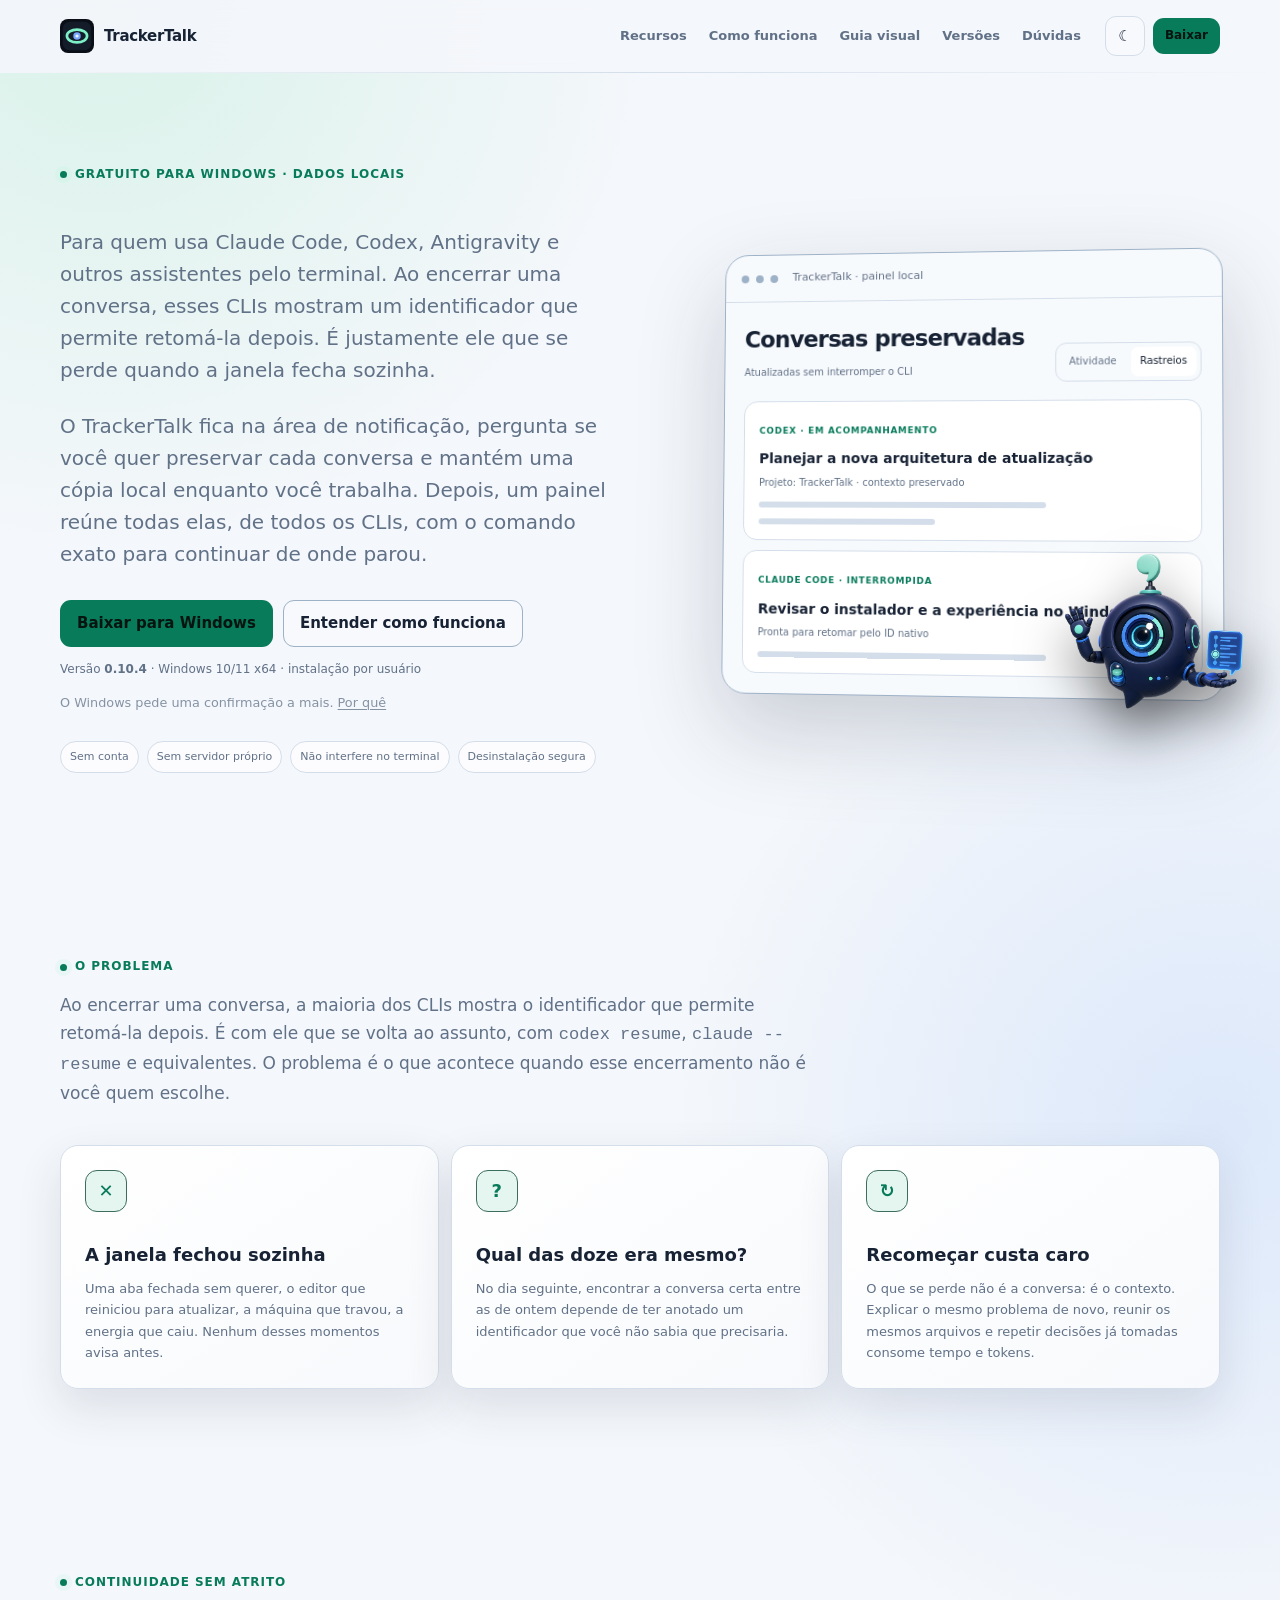
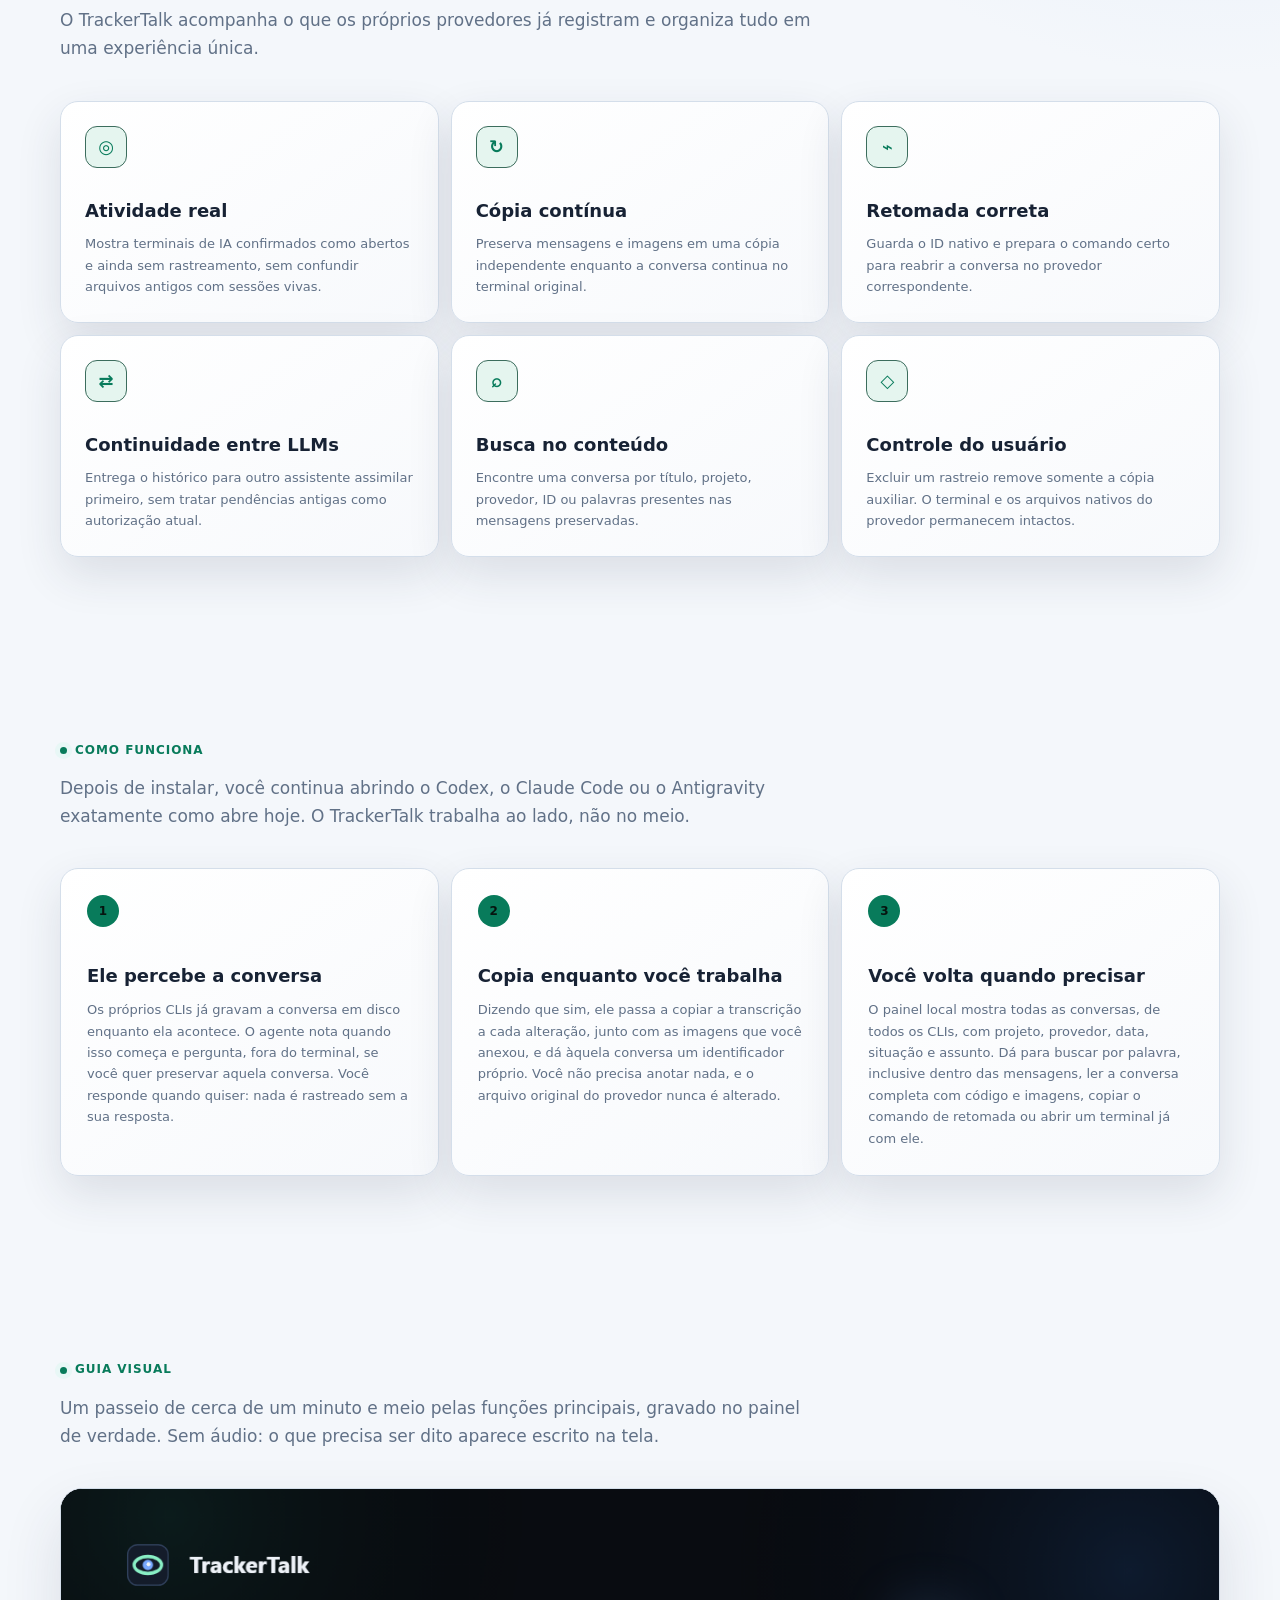
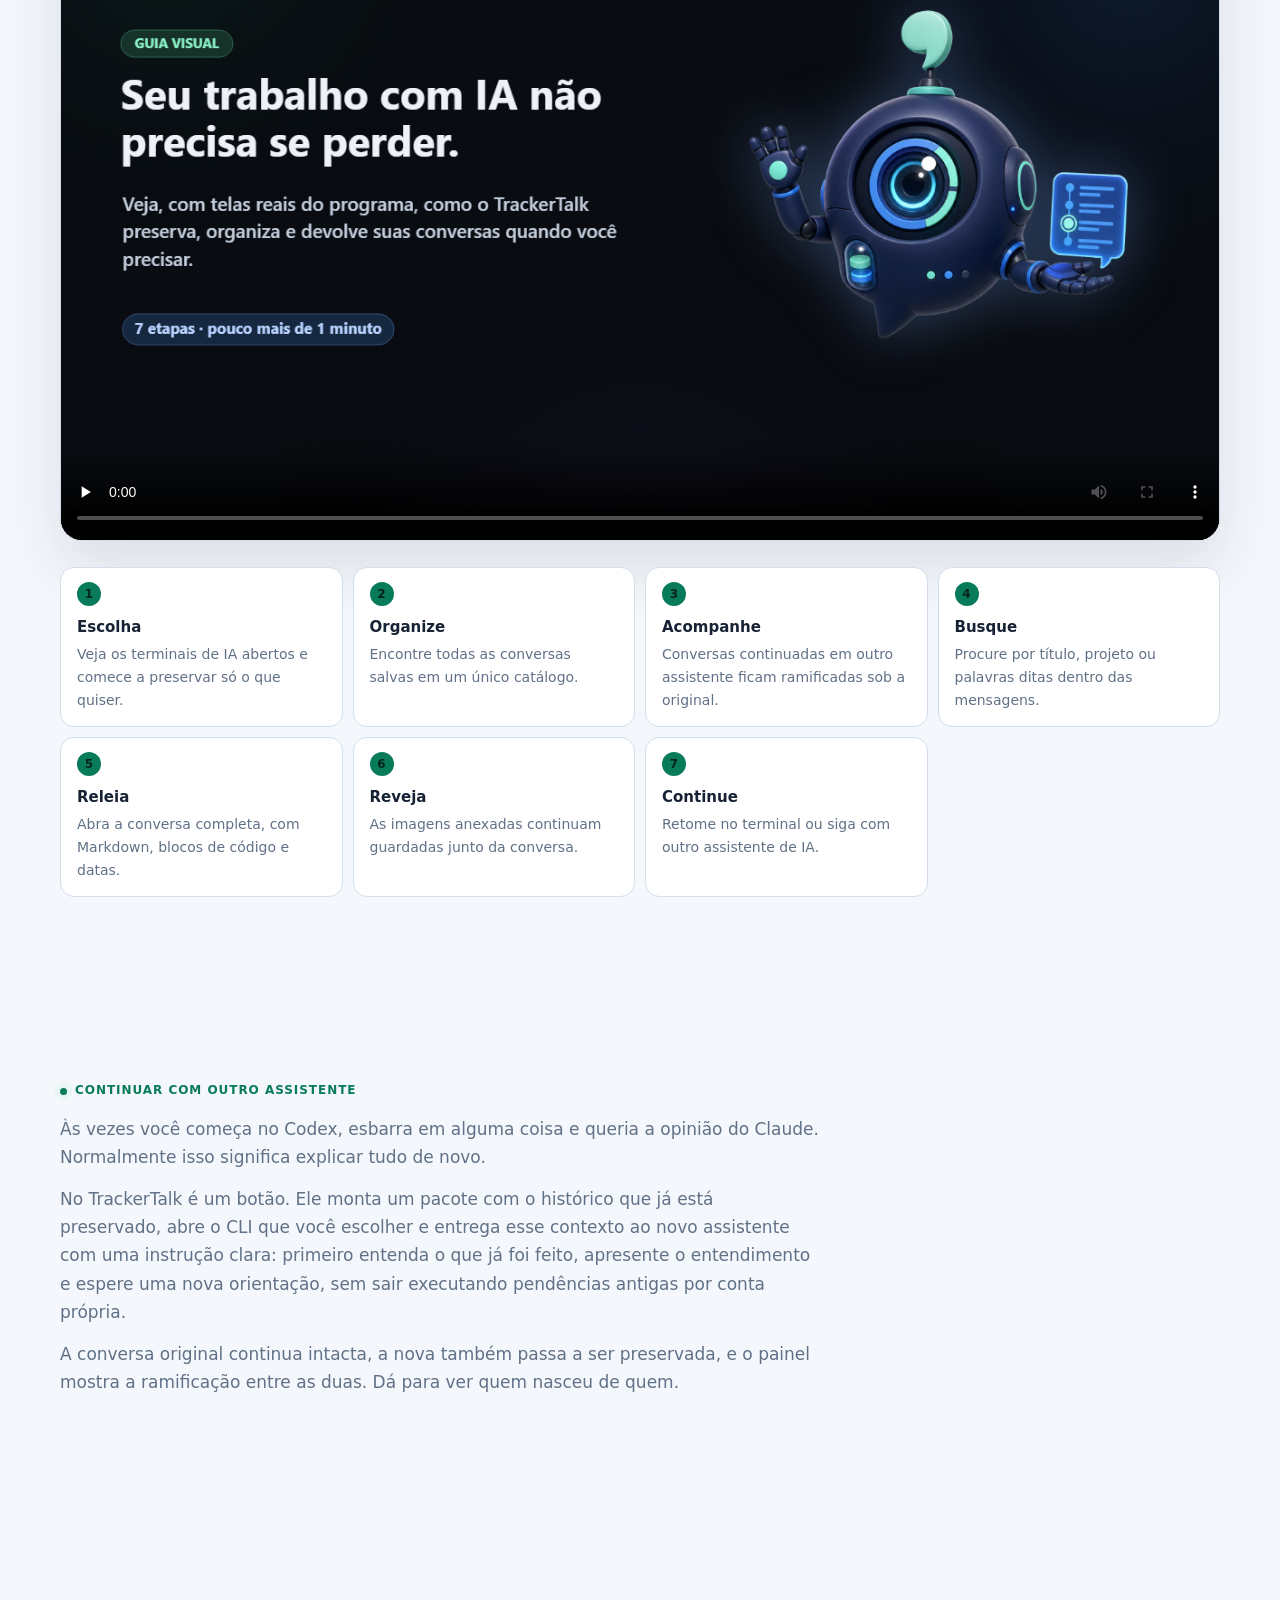
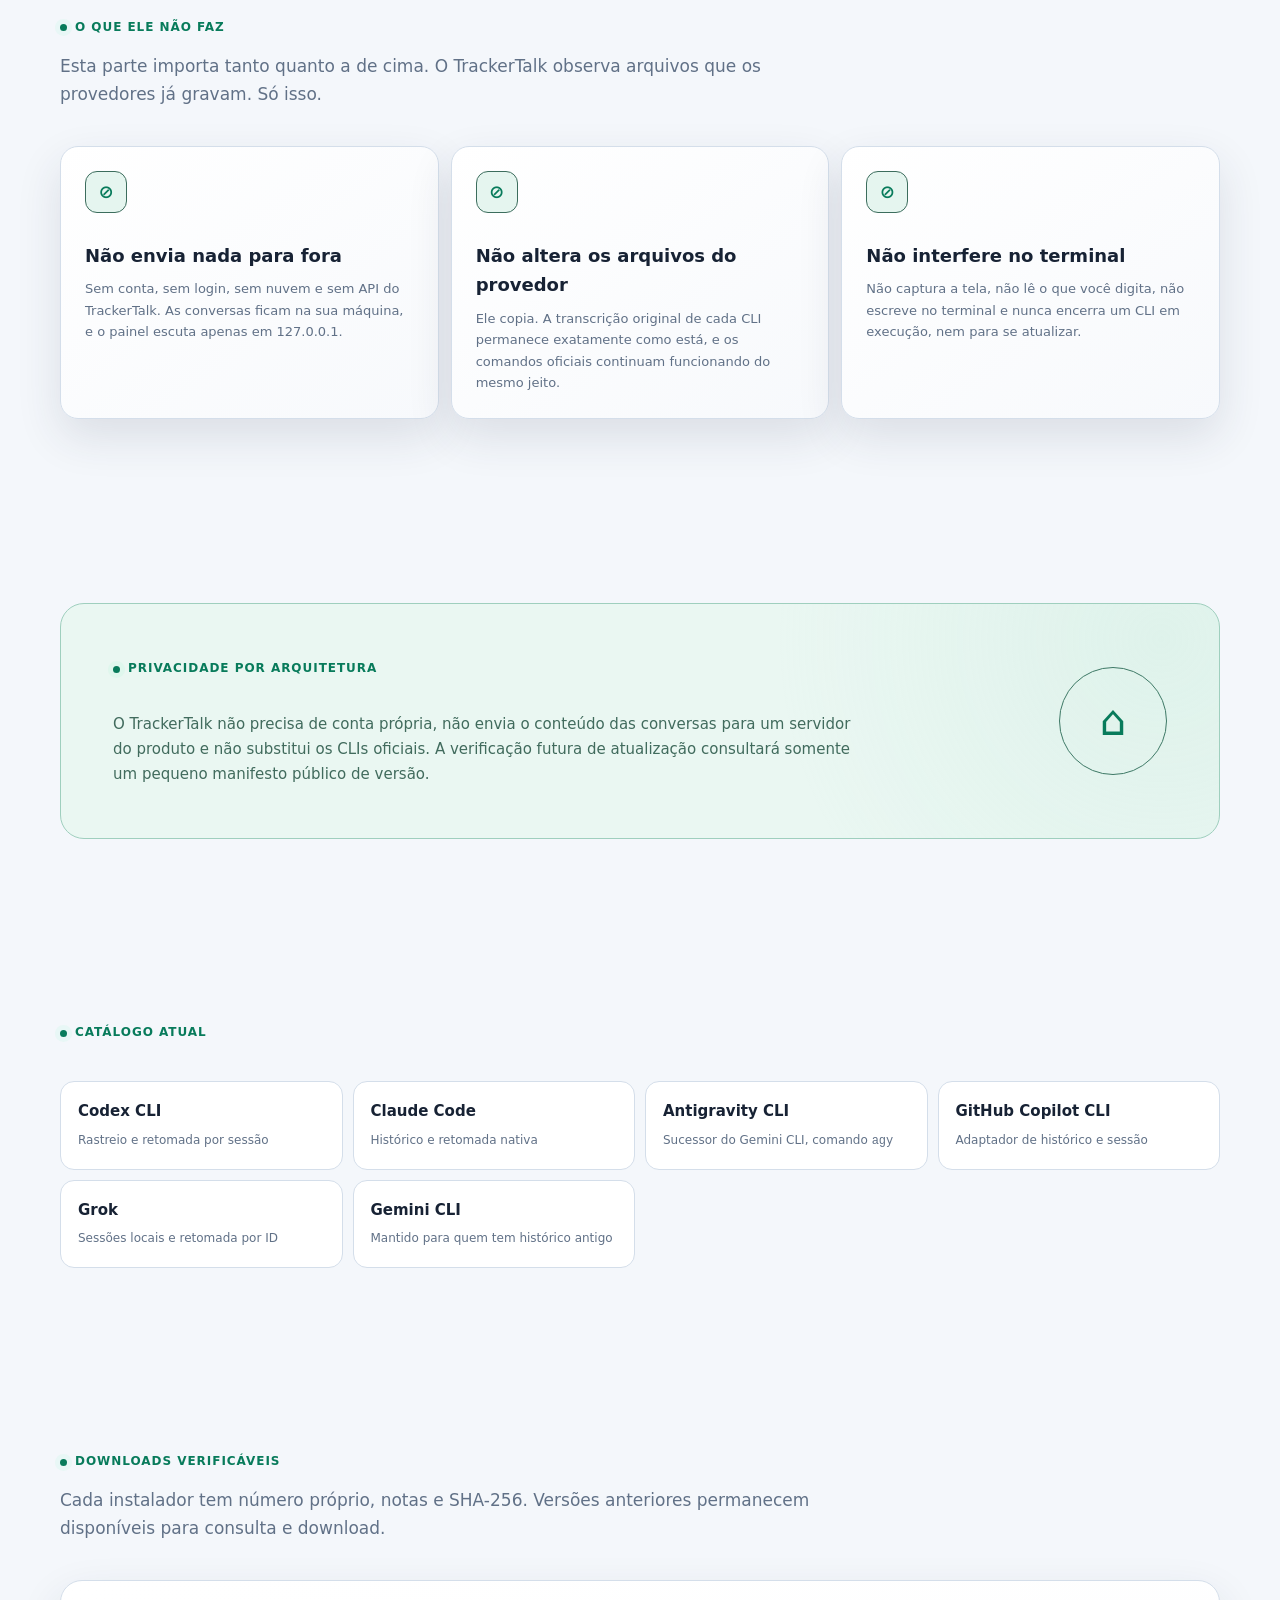
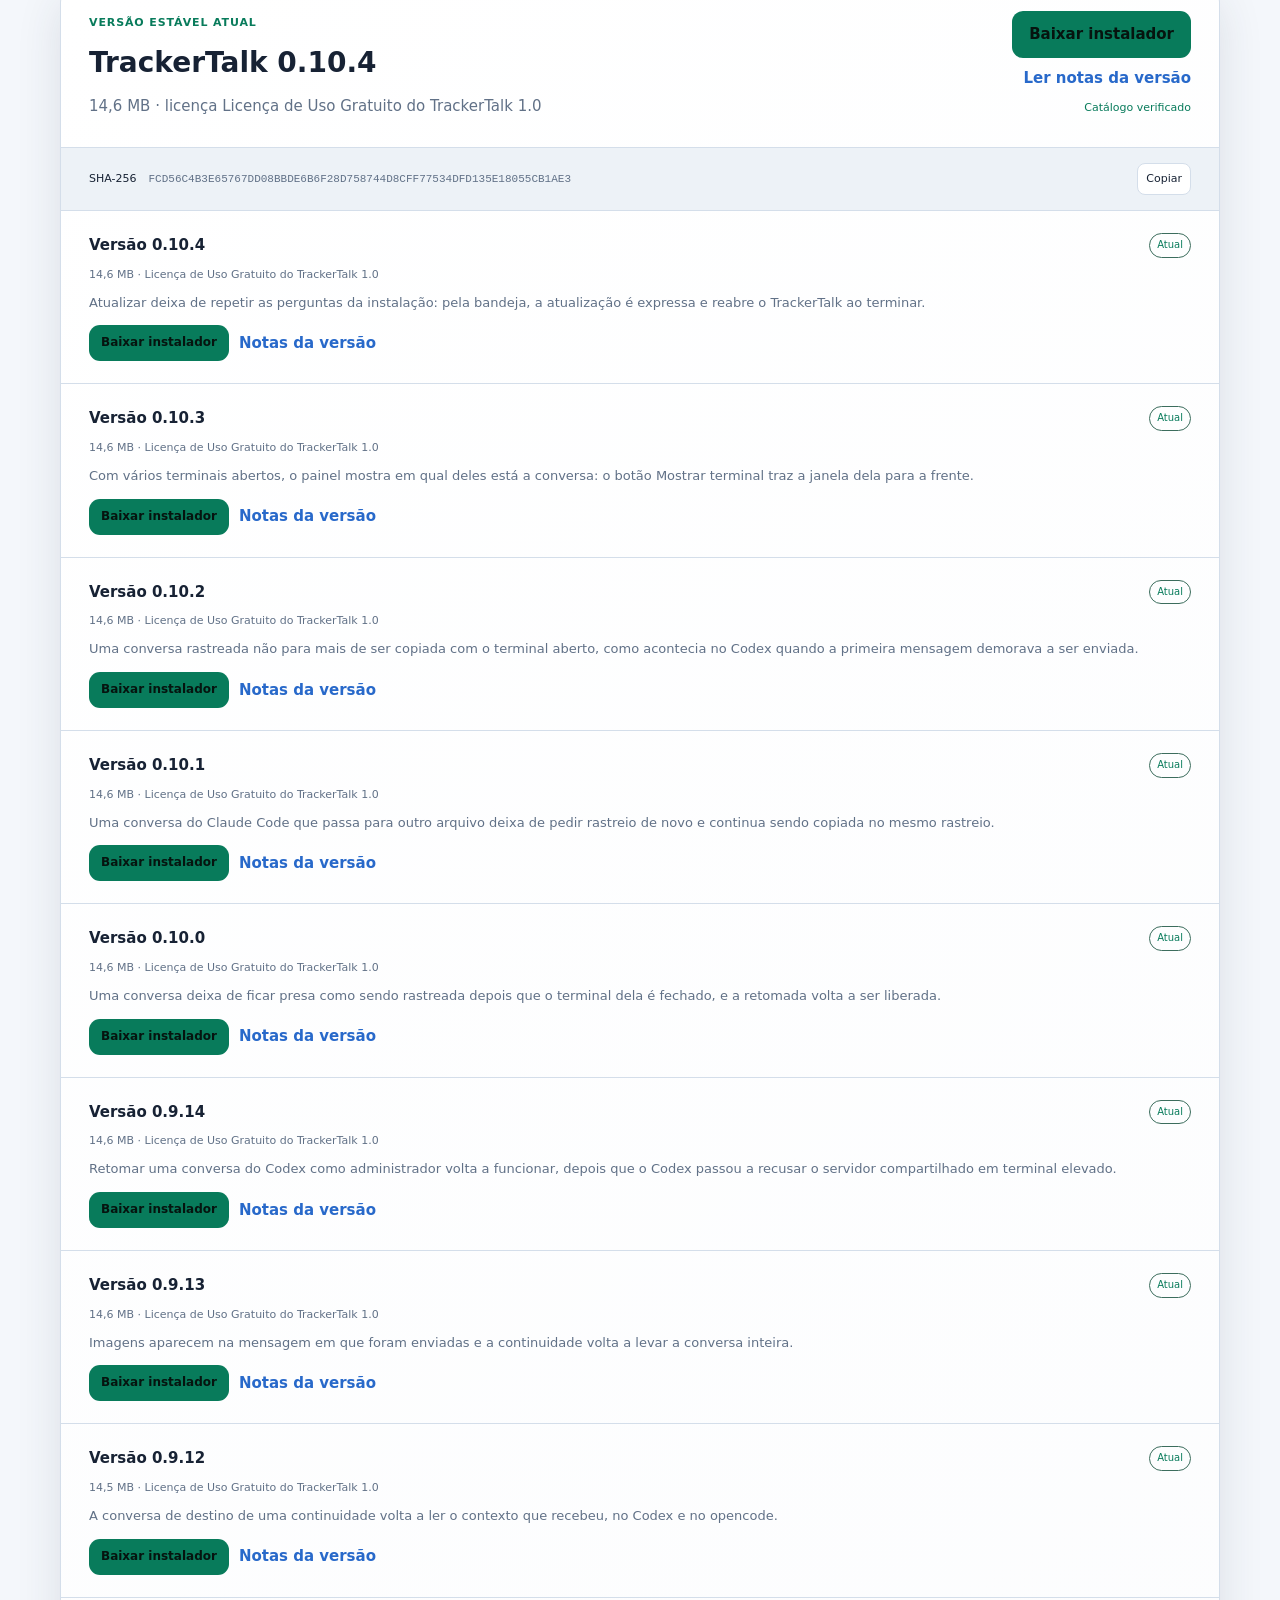
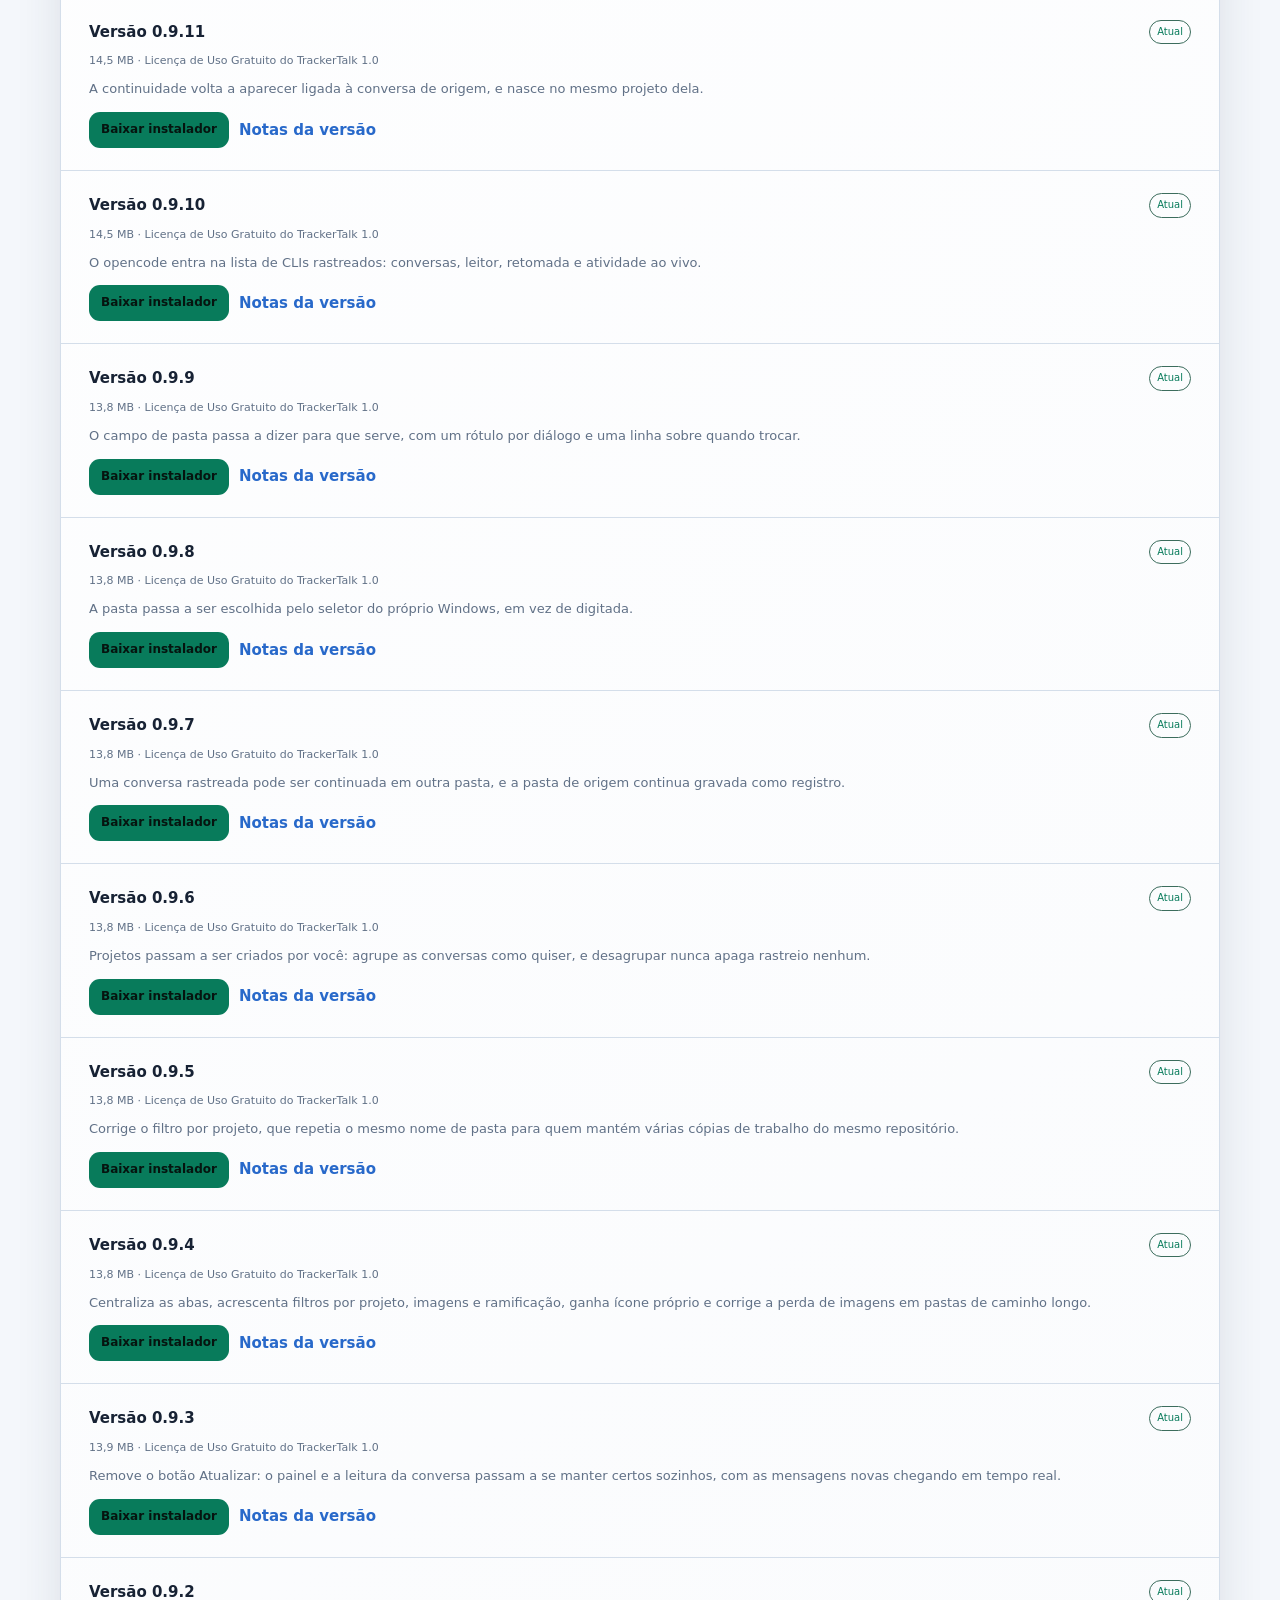
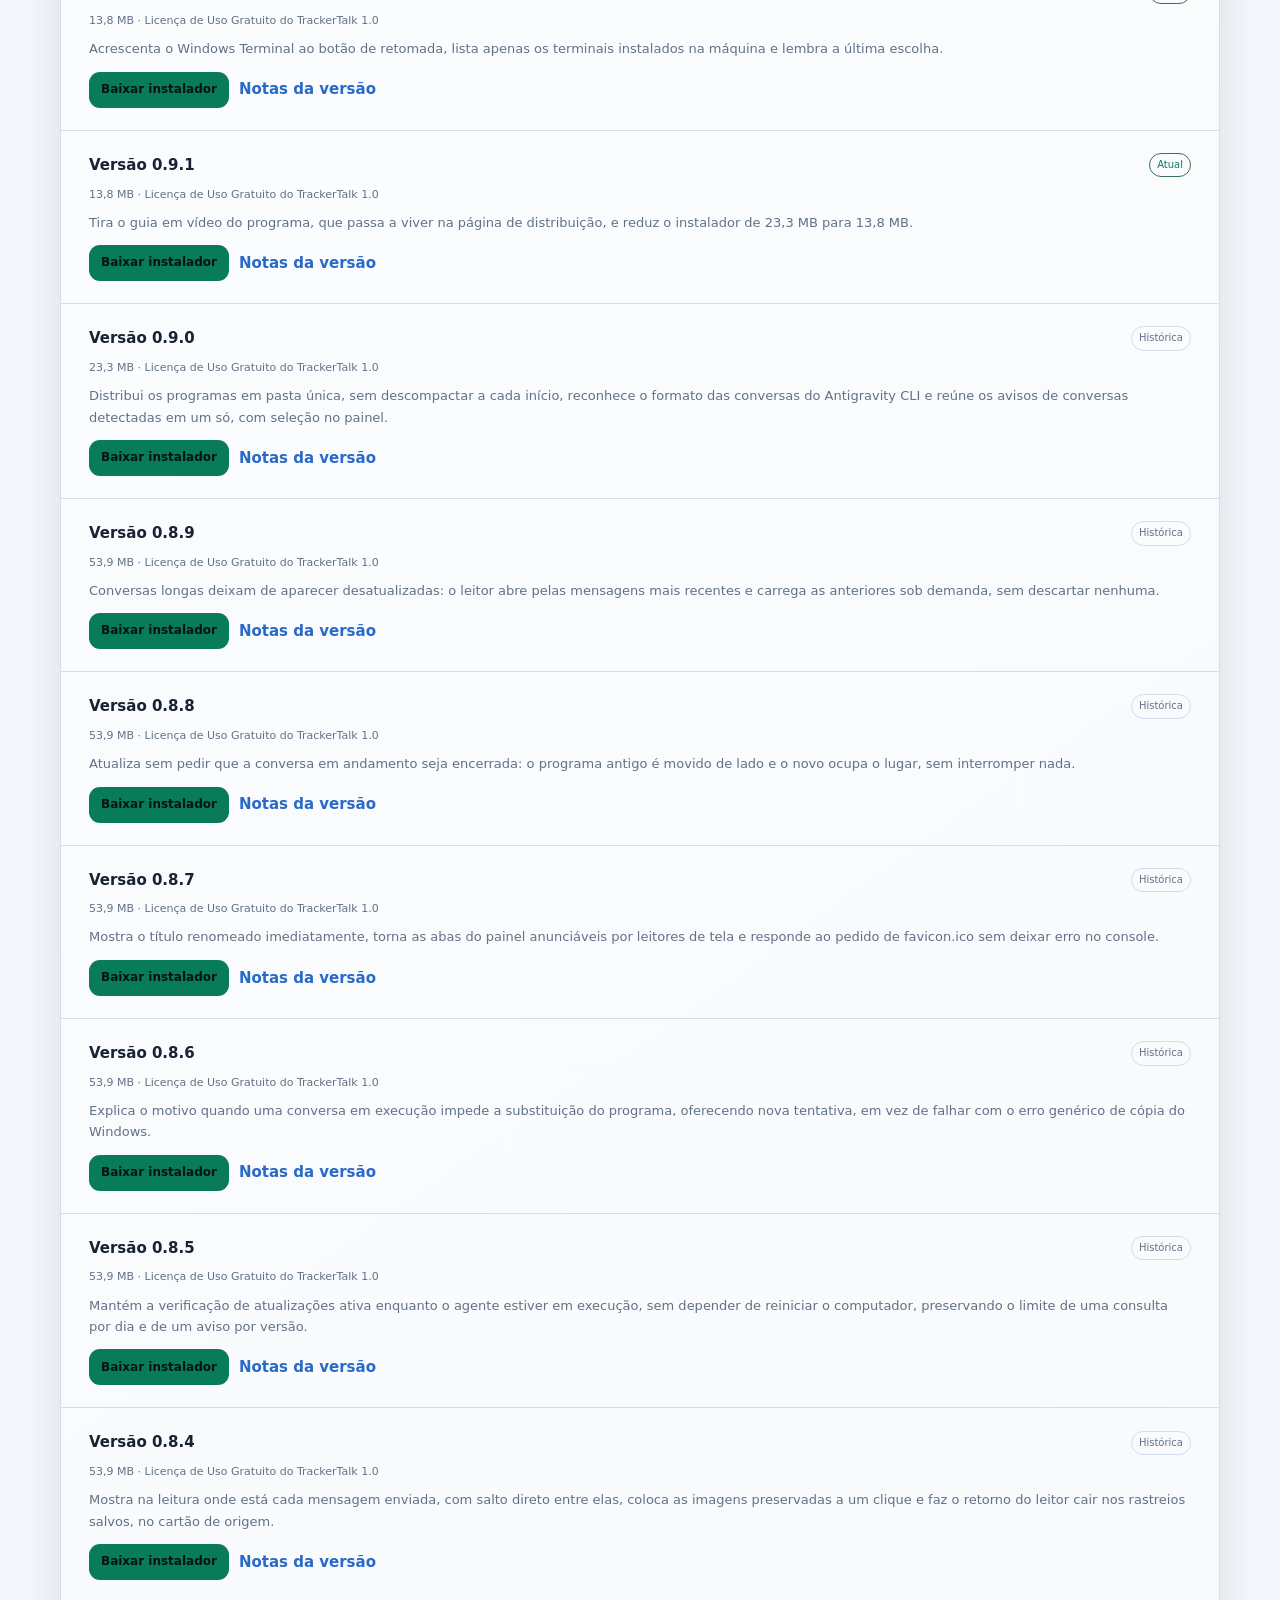
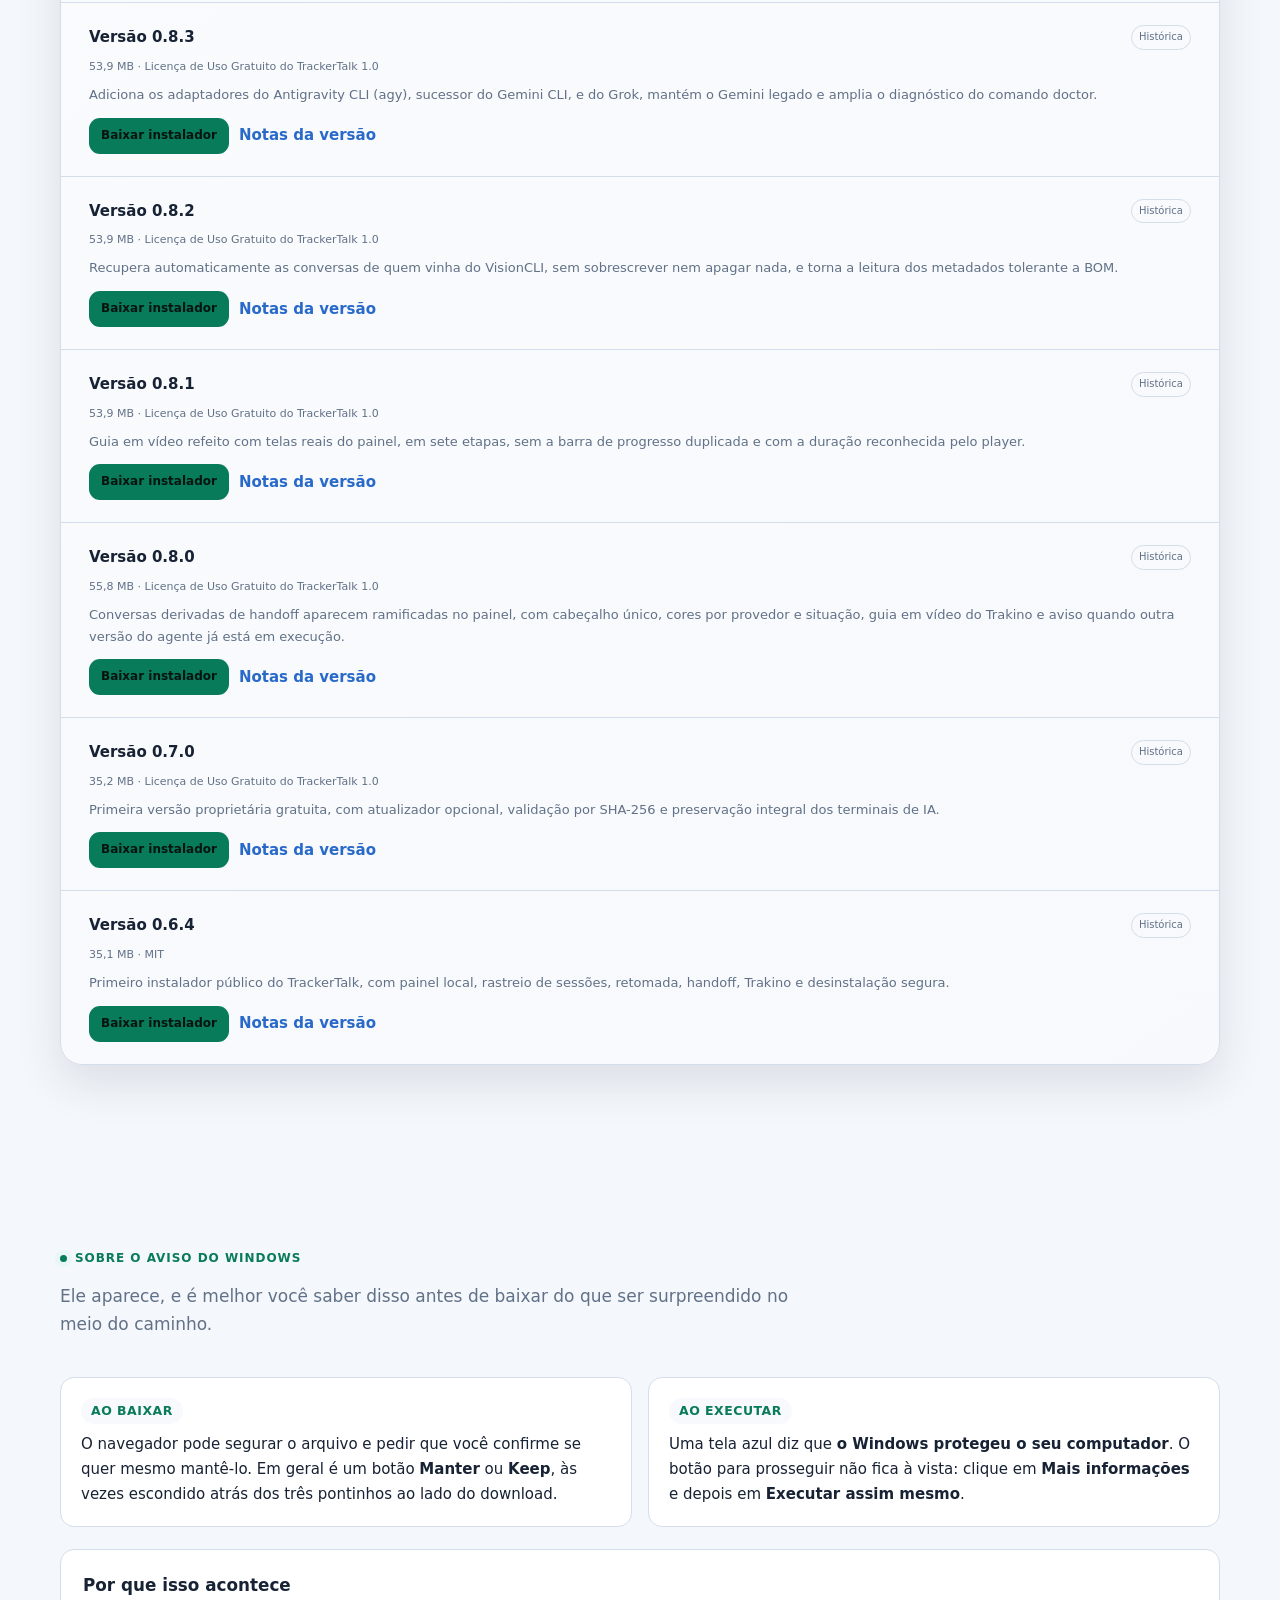
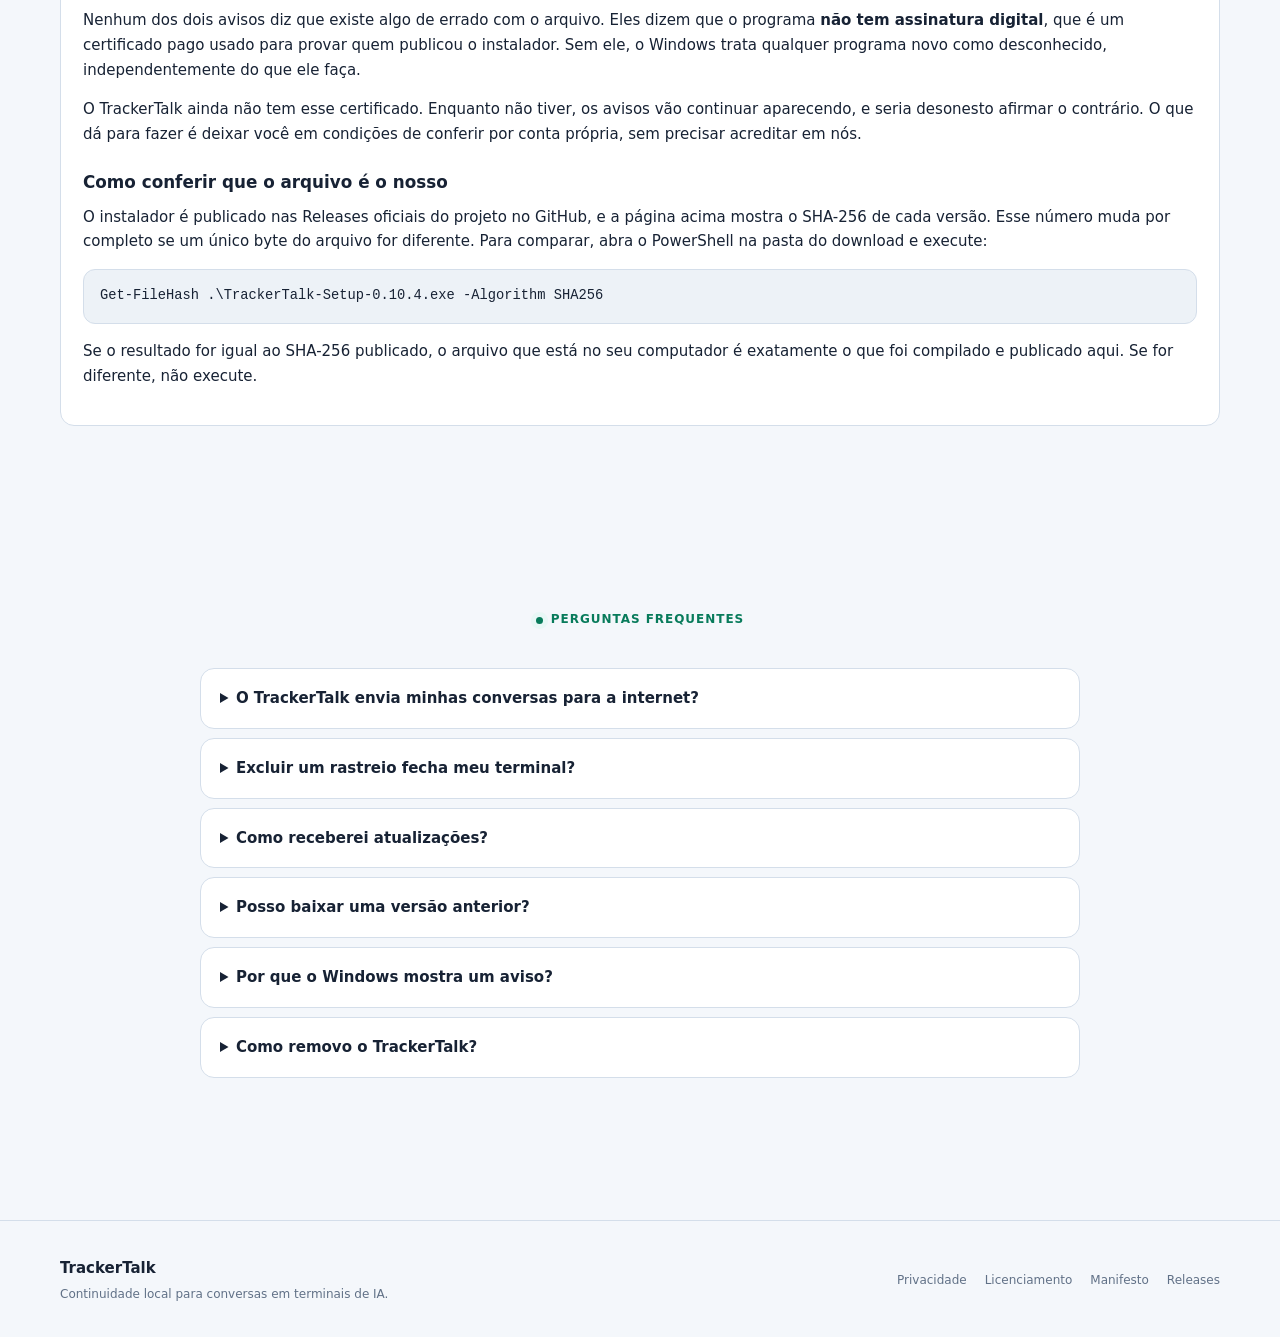
==== index.html @ 3bbac627 "Publica a 0.10.4 Atualizar deixa de repetir as perguntas da instalacao. Pela bandeja, a atualizacao " ====
<!doctype html>
<html lang="pt-BR" data-theme="dark">
<head>
  <meta charset="utf-8">
  <meta name="viewport" content="width=device-width, initial-scale=1">
  <meta name="description" content="TrackerTalk preserva e organiza conversas iniciadas em CLIs de IA para você retomar o trabalho mesmo depois de fechar o terminal ou perder energia.">
  <meta name="theme-color" content="#080c12">
  <meta name="referrer" content="no-referrer">
  <meta http-equiv="Content-Security-Policy" content="default-src 'self'; img-src 'self' data:; style-src 'self'; script-src 'self'; connect-src 'self'; base-uri 'self'; form-action 'self'">
  <meta property="og:title" content="TrackerTalk · continuidade para conversas em terminais de IA">
  <meta property="og:description" content="Preserve o contexto de Codex, Claude Code, Gemini CLI e GitHub Copilot CLI sem interferir no terminal.">
  <meta property="og:type" content="website">
  <meta property="og:url" content="https://pablolino.github.io/TrackerTalk-Distribuicao/">
  <meta property="og:image" content="https://pablolino.github.io/TrackerTalk-Distribuicao/assets/trakino.png">
  <title>TrackerTalk · seu contexto continua</title>
  <link rel="canonical" href="https://pablolino.github.io/TrackerTalk-Distribuicao/">
  <link rel="icon" type="image/svg+xml" href="./assets/favicon.svg">
  <link rel="stylesheet" href="./assets/styles.css">
  <script src="./assets/app.js" defer></script>
</head>
<body>
  <a class="skip-link" href="#conteudo">Ir para o conteúdo</a>

  <header class="site-header">
    <div class="nav-wrap">
      <a class="brand" href="./" aria-label="TrackerTalk · página inicial">
        <img src="./assets/favicon.svg" alt="" width="34" height="34">
        <span>TrackerTalk</span>
      </a>
      <nav id="mainNav" class="main-nav" aria-label="Navegação principal">
        <a href="#recursos">Recursos</a>
        <a href="#como-funciona">Como funciona</a>
        <a href="#video">Guia visual</a>
        <a href="#versoes">Versões</a>
        <a href="#faq">Dúvidas</a>
      </nav>
      <div class="nav-actions">
        <button id="themeToggle" class="icon-button" type="button" aria-label="Usar tema claro" title="Usar tema claro">☀</button>
        <button id="menuToggle" class="menu-toggle" type="button" aria-controls="mainNav" aria-expanded="false" aria-label="Abrir navegação">☰</button>
        <a class="button small nav-download" data-download href="https://github.com/PabloLino/TrackerTalk-Distribuicao/releases/latest">Baixar</a>
      </div>
    </div>
  </header>

  <main id="conteudo">
    <section class="container hero">
      <div class="hero-copy">
        <h1 class="eyebrow">Gratuito para Windows · dados locais</h1>
        <p>Para quem usa Claude Code, Codex, Antigravity e outros assistentes pelo terminal. Ao encerrar uma conversa, esses CLIs mostram um identificador que permite retomá-la depois. É justamente ele que se perde quando a janela fecha sozinha.</p>
        <p>O TrackerTalk fica na área de notificação, pergunta se você quer preservar cada conversa e mantém uma cópia local enquanto você trabalha. Depois, um painel reúne todas elas, de todos os CLIs, com o comando exato para continuar de onde parou.</p>
        <div class="hero-actions">
          <a class="button" data-download href="https://github.com/PabloLino/TrackerTalk-Distribuicao/releases/latest">Baixar para Windows</a>
          <a class="button secondary" href="#como-funciona">Entender como funciona</a>
        </div>
        <p class="download-meta">Versão <strong data-version>0.10.4</strong> · Windows 10/11 x64 · instalação por usuário</p>
        <p class="download-note">O Windows pede uma confirmação a mais. <a href="#aviso">Por quê</a></p>
        <ul class="trust-list" aria-label="Características">
          <li>Sem conta</li>
          <li>Sem servidor próprio</li>
          <li>Não interfere no terminal</li>
          <li>Desinstalação segura</li>
        </ul>
      </div>

      <div class="hero-visual" aria-label="Representação do painel TrackerTalk">
        <div class="app-window">
          <div class="window-bar">
            <span class="window-dot"></span>
            <span class="window-dot"></span>
            <span class="window-dot"></span>
            <span class="window-title">TrackerTalk · painel local</span>
          </div>
          <div class="window-body">
            <div class="window-top">
              <div>
                <strong>Conversas preservadas</strong>
                <span>Atualizadas sem interromper o CLI</span>
              </div>
              <div class="window-tabs">
                <span>Atividade</span>
                <span class="active">Rastreios</span>
              </div>
            </div>
            <article class="session-card">
              <span class="session-provider">Codex · em acompanhamento</span>
              <h3>Planejar a nova arquitetura de atualização</h3>
              <p>Projeto: TrackerTalk · contexto preservado</p>
              <div class="session-line"></div>
              <div class="session-line short"></div>
            </article>
            <article class="session-card">
              <span class="session-provider">Claude Code · interrompida</span>
              <h3>Revisar o instalador e a experiência no Windows</h3>
              <p>Pronta para retomar pelo ID nativo</p>
              <div class="session-line"></div>
            </article>
          </div>
        </div>
        <img class="trakino" src="./assets/trakino.png" alt="Trakino, mascote-guia do TrackerTalk" width="200" height="200">
      </div>
    </section>

    <section id="problema" class="container section">
      <div class="section-head">
        <h2 class="eyebrow">O problema</h2>
        <p>Ao encerrar uma conversa, a maioria dos CLIs mostra o identificador que permite retomá-la depois. É com ele que se volta ao assunto, com <code>codex resume</code>, <code>claude --resume</code> e equivalentes. O problema é o que acontece quando esse encerramento não é você quem escolhe.</p>
      </div>
      <div class="feature-grid">
        <article class="feature-card">
          <span class="feature-icon" aria-hidden="true">✕</span>
          <h3>A janela fechou sozinha</h3>
          <p>Uma aba fechada sem querer, o editor que reiniciou para atualizar, a máquina que travou, a energia que caiu. Nenhum desses momentos avisa antes.</p>
        </article>
        <article class="feature-card">
          <span class="feature-icon" aria-hidden="true">?</span>
          <h3>Qual das doze era mesmo?</h3>
          <p>No dia seguinte, encontrar a conversa certa entre as de ontem depende de ter anotado um identificador que você não sabia que precisaria.</p>
        </article>
        <article class="feature-card">
          <span class="feature-icon" aria-hidden="true">↻</span>
          <h3>Recomeçar custa caro</h3>
          <p>O que se perde não é a conversa: é o contexto. Explicar o mesmo problema de novo, reunir os mesmos arquivos e repetir decisões já tomadas consome tempo e tokens.</p>
        </article>
      </div>
    </section>

    <section id="recursos" class="container section">
      <div class="section-head">
        <h2 class="eyebrow">Continuidade sem atrito</h2>
        <p>O TrackerTalk acompanha o que os próprios provedores já registram e organiza tudo em uma experiência única.</p>
      </div>
      <div class="feature-grid">
        <article class="feature-card">
          <span class="feature-icon" aria-hidden="true">◎</span>
          <h3>Atividade real</h3>
          <p>Mostra terminais de IA confirmados como abertos e ainda sem rastreamento, sem confundir arquivos antigos com sessões vivas.</p>
        </article>
        <article class="feature-card">
          <span class="feature-icon" aria-hidden="true">↻</span>
          <h3>Cópia contínua</h3>
          <p>Preserva mensagens e imagens em uma cópia independente enquanto a conversa continua no terminal original.</p>
        </article>
        <article class="feature-card">
          <span class="feature-icon" aria-hidden="true">⌁</span>
          <h3>Retomada correta</h3>
          <p>Guarda o ID nativo e prepara o comando certo para reabrir a conversa no provedor correspondente.</p>
        </article>
        <article class="feature-card">
          <span class="feature-icon" aria-hidden="true">⇄</span>
          <h3>Continuidade entre LLMs</h3>
          <p>Entrega o histórico para outro assistente assimilar primeiro, sem tratar pendências antigas como autorização atual.</p>
        </article>
        <article class="feature-card">
          <span class="feature-icon" aria-hidden="true">⌕</span>
          <h3>Busca no conteúdo</h3>
          <p>Encontre uma conversa por título, projeto, provedor, ID ou palavras presentes nas mensagens preservadas.</p>
        </article>
        <article class="feature-card">
          <span class="feature-icon" aria-hidden="true">◇</span>
          <h3>Controle do usuário</h3>
          <p>Excluir um rastreio remove somente a cópia auxiliar. O terminal e os arquivos nativos do provedor permanecem intactos.</p>
        </article>
      </div>
    </section>

    <section id="como-funciona" class="container section">
      <div class="section-head">
        <h2 class="eyebrow">Como funciona</h2>
        <p>Depois de instalar, você continua abrindo o Codex, o Claude Code ou o Antigravity exatamente como abre hoje. O TrackerTalk trabalha ao lado, não no meio.</p>
      </div>
      <div class="steps">
        <article class="step">
          <h3>Ele percebe a conversa</h3>
          <p>Os próprios CLIs já gravam a conversa em disco enquanto ela acontece. O agente nota quando isso começa e pergunta, fora do terminal, se você quer preservar aquela conversa. Você responde quando quiser: nada é rastreado sem a sua resposta.</p>
        </article>
        <article class="step">
          <h3>Copia enquanto você trabalha</h3>
          <p>Dizendo que sim, ele passa a copiar a transcrição a cada alteração, junto com as imagens que você anexou, e dá àquela conversa um identificador próprio. Você não precisa anotar nada, e o arquivo original do provedor nunca é alterado.</p>
        </article>
        <article class="step">
          <h3>Você volta quando precisar</h3>
          <p>O painel local mostra todas as conversas, de todos os CLIs, com projeto, provedor, data, situação e assunto. Dá para buscar por palavra, inclusive dentro das mensagens, ler a conversa completa com código e imagens, copiar o comando de retomada ou abrir um terminal já com ele.</p>
        </article>
      </div>
    </section>

    <section id="video" class="container section">
      <div class="section-head">
        <h2 class="eyebrow">Guia visual</h2>
        <p>Um passeio de cerca de um minuto e meio pelas funções principais, gravado no painel de verdade. Sem áudio: o que precisa ser dito aparece escrito na tela.</p>
      </div>
      <div class="video-frame">
        <video class="tutorial-video" controls preload="none" playsinline
          poster="./assets/trakino-como-funciona-poster.png"
          aria-describedby="videoEtapas">
          <source src="./assets/trakino-como-funciona.webm" type="video/webm">
          Seu navegador não conseguiu reproduzir o guia visual.
        </video>
      </div>
      <ol id="videoEtapas" class="video-steps">
        <li><strong>Escolha</strong> Veja os terminais de IA abertos e comece a preservar só o que quiser.</li>
        <li><strong>Organize</strong> Encontre todas as conversas salvas em um único catálogo.</li>
        <li><strong>Acompanhe</strong> Conversas continuadas em outro assistente ficam ramificadas sob a original.</li>
        <li><strong>Busque</strong> Procure por título, projeto ou palavras ditas dentro das mensagens.</li>
        <li><strong>Releia</strong> Abra a conversa completa, com Markdown, blocos de código e datas.</li>
        <li><strong>Reveja</strong> As imagens anexadas continuam guardadas junto da conversa.</li>
        <li><strong>Continue</strong> Retome no terminal ou siga com outro assistente de IA.</li>
      </ol>
    </section>

    <section id="continuar" class="container section">
      <div class="section-head">
        <h2 class="eyebrow">Continuar com outro assistente</h2>
        <p>Às vezes você começa no Codex, esbarra em alguma coisa e queria a opinião do Claude. Normalmente isso significa explicar tudo de novo.</p>
        <p>No TrackerTalk é um botão. Ele monta um pacote com o histórico que já está preservado, abre o CLI que você escolher e entrega esse contexto ao novo assistente com uma instrução clara: primeiro entenda o que já foi feito, apresente o entendimento e espere uma nova orientação, sem sair executando pendências antigas por conta própria.</p>
        <p>A conversa original continua intacta, a nova também passa a ser preservada, e o painel mostra a ramificação entre as duas. Dá para ver quem nasceu de quem.</p>
      </div>
    </section>

    <section id="limites" class="container section">
      <div class="section-head">
        <h2 class="eyebrow">O que ele não faz</h2>
        <p>Esta parte importa tanto quanto a de cima. O TrackerTalk observa arquivos que os provedores já gravam. Só isso.</p>
      </div>
      <div class="feature-grid">
        <article class="feature-card">
          <span class="feature-icon" aria-hidden="true">⊘</span>
          <h3>Não envia nada para fora</h3>
          <p>Sem conta, sem login, sem nuvem e sem API do TrackerTalk. As conversas ficam na sua máquina, e o painel escuta apenas em 127.0.0.1.</p>
        </article>
        <article class="feature-card">
          <span class="feature-icon" aria-hidden="true">⊘</span>
          <h3>Não altera os arquivos do provedor</h3>
          <p>Ele copia. A transcrição original de cada CLI permanece exatamente como está, e os comandos oficiais continuam funcionando do mesmo jeito.</p>
        </article>
        <article class="feature-card">
          <span class="feature-icon" aria-hidden="true">⊘</span>
          <h3>Não interfere no terminal</h3>
          <p>Não captura a tela, não lê o que você digita, não escreve no terminal e nunca encerra um CLI em execução, nem para se atualizar.</p>
        </article>
      </div>
    </section>

    <section class="container section">
      <div class="privacy-band">
        <div>
          <h2 class="eyebrow">Privacidade por arquitetura</h2>
          <p>O TrackerTalk não precisa de conta própria, não envia o conteúdo das conversas para um servidor do produto e não substitui os CLIs oficiais. A verificação futura de atualização consultará somente um pequeno manifesto público de versão.</p>
        </div>
        <div class="privacy-mark" aria-hidden="true">⌂</div>
      </div>
    </section>

    <section class="container section">
      <div class="section-head">
        <h2 class="eyebrow">Catálogo atual</h2>
      </div>
      <div class="provider-list">
        <article class="provider"><strong>Codex CLI</strong><span>Rastreio e retomada por sessão</span></article>
        <article class="provider"><strong>Claude Code</strong><span>Histórico e retomada nativa</span></article>
        <article class="provider"><strong>Antigravity CLI</strong><span>Sucessor do Gemini CLI, comando <code>agy</code></span></article>
        <article class="provider"><strong>GitHub Copilot CLI</strong><span>Adaptador de histórico e sessão</span></article>
        <article class="provider"><strong>Grok</strong><span>Sessões locais e retomada por ID</span></article>
        <article class="provider"><strong>Gemini CLI</strong><span>Mantido para quem tem histórico antigo</span></article>
      </div>
    </section>

    <section id="versoes" class="container section">
      <div class="section-head">
        <h2 class="eyebrow">Downloads verificáveis</h2>
        <p>Cada instalador tem número próprio, notas e SHA-256. Versões anteriores permanecem disponíveis para consulta e download.</p>
      </div>
      <div class="release-panel">
        <div class="current-release">
          <div>
            <span class="release-kicker">Versão estável atual</span>
            <h3>TrackerTalk <span data-version>0.10.4</span></h3>
            <p><span id="releaseSize">14,6 MB</span> · licença <span id="releaseLicense">proprietária gratuita</span></p>
          </div>
          <div class="release-current-actions">
            <a class="button" data-download href="https://github.com/PabloLino/TrackerTalk-Distribuicao/releases/latest">Baixar instalador</a>
            <a id="releaseNotes" class="text-link" href="https://github.com/PabloLino/TrackerTalk-Distribuicao/releases/tag/v0.10.4">Ler notas da versão</a>
            <span id="manifestStatus" class="manifest-status" aria-live="polite">Verificando catálogo…</span>
          </div>
        </div>
        <div class="hash-box">
          <span>SHA-256</span>
          <code id="releaseHash">FCD56C4B3E65767DD08BBDE6B6F28D758744D8CFF77534DFD135E18055CB1AE3</code>
          <div>
            <button id="copyHash" class="copy-button" type="button">Copiar</button>
            <span id="copyStatus" class="copy-status" aria-live="polite"></span>
          </div>
        </div>
        <div id="releaseList" class="release-list">
          <p class="muted">Carregando versões…</p>
        </div>
      </div>
    </section>

    <section id="aviso" class="container section">
      <div class="section-head">
        <h2 class="eyebrow">Sobre o aviso do Windows</h2>
        <p>Ele aparece, e é melhor você saber disso antes de baixar do que ser surpreendido no meio do caminho.</p>
      </div>
      <div class="warning-grid">
        <article class="warning-step">
          <span class="warning-when">Ao baixar</span>
          <p>O navegador pode segurar o arquivo e pedir que você confirme se quer mesmo mantê-lo. Em geral é um botão <strong>Manter</strong> ou <strong>Keep</strong>, às vezes escondido atrás dos três pontinhos ao lado do download.</p>
        </article>
        <article class="warning-step">
          <span class="warning-when">Ao executar</span>
          <p>Uma tela azul diz que <strong>o Windows protegeu o seu computador</strong>. O botão para prosseguir não fica à vista: clique em <strong>Mais informações</strong> e depois em <strong>Executar assim mesmo</strong>.</p>
        </article>
      </div>
      <div class="warning-why">
        <h3>Por que isso acontece</h3>
        <p>Nenhum dos dois avisos diz que existe algo de errado com o arquivo. Eles dizem que o programa <strong>não tem assinatura digital</strong>, que é um certificado pago usado para provar quem publicou o instalador. Sem ele, o Windows trata qualquer programa novo como desconhecido, independentemente do que ele faça.</p>
        <p>O TrackerTalk ainda não tem esse certificado. Enquanto não tiver, os avisos vão continuar aparecendo, e seria desonesto afirmar o contrário. O que dá para fazer é deixar você em condições de conferir por conta própria, sem precisar acreditar em nós.</p>
        <h3>Como conferir que o arquivo é o nosso</h3>
        <p>O instalador é publicado nas Releases oficiais do projeto no GitHub, e a página acima mostra o SHA-256 de cada versão. Esse número muda por completo se um único byte do arquivo for diferente. Para comparar, abra o PowerShell na pasta do download e execute:</p>
        <pre class="warning-code"><code>Get-FileHash .\TrackerTalk-Setup-<span data-version>0.10.4</span>.exe -Algorithm SHA256</code></pre>
        <p>Se o resultado for igual ao SHA-256 publicado, o arquivo que está no seu computador é exatamente o que foi compilado e publicado aqui. Se for diferente, não execute.</p>
      </div>
    </section>

    <section id="faq" class="container section">
      <div class="section-head center">
        <h2 class="eyebrow">Perguntas frequentes</h2>
      </div>
      <div class="faq">
        <details>
          <summary>O TrackerTalk envia minhas conversas para a internet?</summary>
          <p>Não. O rastreio e a visualização usam cópias locais. O site hospeda somente os instaladores e metadados públicos de versão.</p>
        </details>
        <details>
          <summary>Excluir um rastreio fecha meu terminal?</summary>
          <p>Não. A exclusão remove somente a cópia do TrackerTalk e nunca encerra o PowerShell, CMD ou o processo do provedor de IA.</p>
        </details>
        <details>
          <summary>Como receberei atualizações?</summary>
          <p>A partir da 0.7.0, o TrackerTalk verifica o manifesto público no máximo uma vez a cada 24 horas. Quando houver uma versão nova, baixar e executar o instalador exigem confirmações separadas do usuário.</p>
        </details>
        <details>
          <summary>Posso baixar uma versão anterior?</summary>
          <p>Sim. Todas as versões publicadas ficam na página de Releases. Um instalador antigo pode não compreender formatos de dados criados por versões futuras; consulte sempre as notas de compatibilidade.</p>
        </details>
        <details>
          <summary>Por que o Windows mostra um aviso?</summary>
          <p>Porque o instalador ainda não tem assinatura digital, e não porque exista algo de errado com ele. O aviso aparece ao baixar e ao executar. <a href="#aviso">A seção sobre o aviso</a> mostra o que aparece em cada momento, o que clicar e como comparar o SHA-256 antes de executar.</p>
        </details>
        <details>
          <summary>Como removo o TrackerTalk?</summary>
          <p>Use o menu da bandeja, o atalho “Desinstalar TrackerTalk” ou as Configurações do Windows. O desinstalador pergunta separadamente se você também deseja apagar as cópias locais.</p>
        </details>
      </div>
    </section>
  </main>

  <footer class="site-footer">
    <div class="container footer-wrap">
      <div class="footer-copy">
        <strong>TrackerTalk</strong>
        <p>Continuidade local para conversas em terminais de IA.</p>
      </div>
      <nav class="footer-links" aria-label="Links legais e técnicos">
        <a href="./privacidade.html">Privacidade</a>
        <a href="./termos.html">Licenciamento</a>
        <a href="./updates/latest.json">Manifesto</a>
        <a href="https://github.com/PabloLino/TrackerTalk-Distribuicao/releases">Releases</a>
      </nav>
    </div>
  </footer>
</body>
</html>
---- assets/styles.css ----
:root {
  color-scheme: dark;
  --bg: #080c12;
  --bg-soft: #0d131d;
  --panel: #121a26;
  --panel-soft: #0f1621;
  --line: #263345;
  --line-strong: #3b526d;
  --text: #f1f5fb;
  --muted: #9aa9bc;
  --mint: #83efc5;
  --mint-strong: #41cfa0;
  --blue: #7aa8ff;
  --danger: #ff9da2;
  --shadow: #00000066;
  --header: #080c12e8;
  --code: #081019;
}

:root[data-theme="light"] {
  color-scheme: light;
  --bg: #f4f7fb;
  --bg-soft: #eaf0f7;
  --panel: #ffffff;
  --panel-soft: #f7f9fc;
  --line: #d4deea;
  --line-strong: #9db1c7;
  --text: #172234;
  --muted: #617187;
  --mint: #087b5b;
  --mint-strong: #08664d;
  --blue: #2869ca;
  --danger: #b72d39;
  --shadow: #26354a1f;
  --header: #f4f7fbe8;
  --code: #edf2f7;
}

* {
  box-sizing: border-box;
}

html {
  /* O mascote avança de propósito para fora do cartão do topo; em telas
     estreitas isso passava da borda da janela. "clip" apara o excesso sem
     criar um contexto de rolagem, que é o que "hidden" faria — e quebraria
     o cabeçalho fixo. */
  overflow-x: clip;
  scroll-behavior: smooth;
  scroll-padding-top: 92px;
}

body {
  margin: 0;
  min-width: 300px;
  color: var(--text);
  background:
    radial-gradient(circle at 8% 0%, #12382f 0, transparent 34rem),
    radial-gradient(circle at 95% 8%, #172d55 0, transparent 34rem),
    var(--bg);
  font: 15px/1.65 ui-sans-serif, system-ui, -apple-system, "Segoe UI", sans-serif;
}

:root[data-theme="light"] body {
  background:
    radial-gradient(circle at 8% 0%, #d9f2e9 0, transparent 34rem),
    radial-gradient(circle at 95% 8%, #dce8fa 0, transparent 34rem),
    var(--bg);
}

a {
  color: inherit;
}

button,
a {
  -webkit-tap-highlight-color: transparent;
}

button {
  font: inherit;
}

img {
  max-width: 100%;
}

.skip-link {
  position: fixed;
  z-index: 100;
  top: 8px;
  left: 8px;
  padding: 10px 14px;
  color: #06140f;
  background: var(--mint);
  border-radius: 9px;
  transform: translateY(-150%);
}

.skip-link:focus {
  transform: translateY(0);
}

.site-header {
  position: sticky;
  z-index: 30;
  top: 0;
  border-bottom: 1px solid transparent;
  background: var(--header);
  backdrop-filter: blur(18px);
}

.site-header::after {
  position: absolute;
  right: 0;
  bottom: -1px;
  left: 0;
  height: 1px;
  background: linear-gradient(90deg, transparent, var(--line), transparent);
  content: "";
}

.nav-wrap,
.container {
  width: min(1160px, calc(100% - 34px));
  margin-inline: auto;
}

.nav-wrap {
  display: flex;
  min-height: 72px;
  align-items: center;
  gap: 24px;
}

.brand {
  display: inline-flex;
  align-items: center;
  gap: 10px;
  font-weight: 820;
  letter-spacing: -.02em;
  text-decoration: none;
}

.brand img {
  width: 34px;
  height: 34px;
}

.main-nav {
  display: flex;
  align-items: center;
  gap: 22px;
  margin-left: auto;
}

.main-nav a {
  color: var(--muted);
  font-size: 13px;
  font-weight: 680;
  text-decoration: none;
}

.main-nav a:hover {
  color: var(--text);
}

.nav-actions {
  display: flex;
  align-items: center;
  gap: 8px;
}

.icon-button,
.menu-toggle {
  display: grid;
  width: 40px;
  height: 40px;
  padding: 0;
  place-items: center;
  border: 1px solid var(--line);
  border-radius: 11px;
  color: var(--text);
  background: var(--panel-soft);
  cursor: pointer;
}

.menu-toggle {
  display: none;
}

.button {
  display: inline-flex;
  min-height: 44px;
  align-items: center;
  justify-content: center;
  gap: 8px;
  padding: 10px 16px;
  border: 1px solid transparent;
  border-radius: 11px;
  color: #06140f;
  background: var(--mint);
  font-weight: 800;
  text-decoration: none;
  transition: transform .18s ease, box-shadow .18s ease, border-color .18s ease;
}

.button:hover {
  box-shadow: 0 10px 26px #41cfa02b;
  transform: translateY(-1px);
}

.button.secondary {
  border-color: var(--line-strong);
  color: var(--text);
  background: var(--panel-soft);
}

.button.small {
  min-height: 36px;
  padding: 7px 11px;
  font-size: 12px;
}

.text-link {
  color: var(--blue);
  font-weight: 720;
  text-decoration: none;
}

.text-link:hover {
  text-decoration: underline;
}

.hero {
  display: grid;
  min-height: 690px;
  grid-template-columns: minmax(0, 1.03fr) minmax(420px, .97fr);
  align-items: center;
  gap: clamp(34px, 7vw, 88px);
  padding-block: 88px 92px;
}

.eyebrow {
  display: inline-flex;
  align-items: center;
  gap: 8px;
  margin: 0 0 18px;
  color: var(--mint);
  font-size: 12px;
  font-weight: 820;
  letter-spacing: .08em;
  text-transform: uppercase;
}

/* As seções são anunciadas pela etiqueta curta, e não por uma frase em corpo
   gigante: a página passou a explicar no texto corrido, onde cabe explicar. */
h1.eyebrow,
h2.eyebrow {
  max-width: none;
  font-size: 12px;
  font-weight: 820;
  letter-spacing: .08em;
  line-height: 1.65;
}

.eyebrow::before {
  width: 7px;
  height: 7px;
  border-radius: 50%;
  background: currentColor;
  box-shadow: 0 0 0 5px #83efc51a;
  content: "";
}

h1,
h2,
h3,
p {
  overflow-wrap: anywhere;
}

h1 {
  max-width: 720px;
  margin: 0;
  font-size: clamp(44px, 7vw, 76px);
  letter-spacing: -.058em;
  line-height: .98;
}

.hero-copy > p:not(.eyebrow):not(.download-meta):not(.download-note) {
  max-width: 650px;
  margin: 24px 0 0;
  color: var(--muted);
  font-size: clamp(17px, 2vw, 20px);
  line-height: 1.6;
}

.hero-actions {
  display: flex;
  flex-wrap: wrap;
  gap: 10px;
  margin-top: 30px;
}

.download-meta {
  margin-top: 13px;
  color: var(--muted);
  font-size: 12px;
}

.download-note { margin:8px 0 0; color:var(--muted); font-size:.8rem;
  opacity:.75; }
.download-note a { color:inherit; text-decoration:underline;
  text-underline-offset:2px; }
.download-note a:hover, .download-note a:focus-visible { color:var(--mint); }
.warning-grid { display:grid; grid-template-columns:repeat(auto-fit,minmax(280px,1fr));
  gap:16px; margin-bottom:22px; }
.warning-step { padding:20px; border:1px solid var(--line); border-radius:14px;
  background:var(--panel); }
.warning-when { display:inline-block; margin-bottom:8px; padding:3px 10px;
  border-radius:999px; background:var(--panel-soft); color:var(--mint);
  font-size:.78rem; font-weight:600; letter-spacing:.04em; text-transform:uppercase; }
.warning-step p { margin:0; }
.warning-why { padding:22px; border:1px solid var(--line); border-radius:14px;
  background:var(--panel); }
.warning-why h3 { margin:0 0 8px; font-size:1.05rem; }
.warning-why h3 + p { margin-top:0; }
.warning-why p + h3 { margin-top:22px; }
.warning-code { overflow-x:auto; margin:12px 0; padding:14px 16px;
  border:1px solid var(--line); border-radius:12px; background:var(--code); }
.warning-code code { font-size:.86rem; white-space:pre; }
.trust-list {
  display: flex;
  flex-wrap: wrap;
  gap: 8px;
  margin: 28px 0 0;
  padding: 0;
  list-style: none;
}

.trust-list li {
  padding: 6px 9px;
  border: 1px solid var(--line);
  border-radius: 999px;
  color: var(--muted);
  background: #10172299;
  font-size: 11px;
}

:root[data-theme="light"] .trust-list li {
  background: #ffffffb5;
}

.hero-visual {
  position: relative;
  min-height: 510px;
}

.app-window {
  position: absolute;
  inset: 38px 0 26px 18px;
  overflow: hidden;
  border: 1px solid var(--line-strong);
  border-radius: 24px;
  background: #0c1119e8;
  box-shadow: 0 35px 90px #0009;
  transform: perspective(1200px) rotateY(-5deg) rotateX(2deg);
}

:root[data-theme="light"] .app-window {
  background: #f8fafde8;
  box-shadow: 0 35px 90px #25324a35;
}

.window-bar {
  display: flex;
  height: 48px;
  align-items: center;
  gap: 7px;
  padding: 0 16px;
  border-bottom: 1px solid var(--line);
}

.window-dot {
  width: 8px;
  height: 8px;
  border-radius: 50%;
  background: var(--line-strong);
}

.window-title {
  margin-left: 8px;
  color: var(--muted);
  font-size: 11px;
}

.window-body {
  padding: 20px;
}

.window-top {
  display: flex;
  align-items: end;
  justify-content: space-between;
  gap: 14px;
  margin-bottom: 18px;
}

.window-top strong {
  display: block;
  font-size: 23px;
  letter-spacing: -.035em;
}

.window-top span {
  color: var(--muted);
  font-size: 10px;
}

.window-tabs {
  display: flex;
  gap: 5px;
  padding: 4px;
  border: 1px solid var(--line);
  border-radius: 11px;
}

.window-tabs span {
  padding: 6px 9px;
  border-radius: 7px;
}

.window-tabs .active {
  color: var(--text);
  background: var(--panel);
}

.session-card {
  margin-top: 10px;
  padding: 15px;
  border: 1px solid var(--line);
  border-radius: 14px;
  background: var(--panel);
}

.session-provider {
  color: var(--mint);
  font-size: 9px;
  font-weight: 850;
  letter-spacing: .08em;
  text-transform: uppercase;
}

.session-card h3 {
  margin: 7px 0 4px;
  font-size: 14px;
}

.session-card p {
  margin: 0;
  color: var(--muted);
  font-size: 10px;
}

.session-line {
  width: 68%;
  height: 6px;
  margin-top: 11px;
  border-radius: 999px;
  background: var(--line);
}

.session-line.short {
  width: 42%;
}

.trakino {
  position: absolute;
  z-index: 3;
  right: -32px;
  bottom: -16px;
  width: 200px;
  filter: drop-shadow(0 24px 25px #0008);
  animation: float 4.5s ease-in-out infinite;
}

@keyframes float {
  0%,
  100% {
    transform: translateY(0) rotate(0);
  }
  50% {
    transform: translateY(-9px) rotate(1deg);
  }
}

.section {
  padding-block: 92px;
}

.section-head {
  display: grid;
  max-width: 760px;
  gap: 14px;
  margin-bottom: 38px;
}

.section-head.center {
  margin-inline: auto;
  text-align: center;
}

.section-head .eyebrow {
  margin-bottom: 0;
}

.section-head.center .eyebrow {
  justify-content: center;
}

h2 {
  margin: 0;
  font-size: clamp(34px, 5vw, 52px);
  letter-spacing: -.045em;
  line-height: 1.05;
}

.section-head > p:not(.eyebrow) {
  margin: 0;
  color: var(--muted);
  font-size: 17px;
}

.feature-grid {
  display: grid;
  grid-template-columns: repeat(3, 1fr);
  gap: 12px;
}

.feature-card,
.step,
.release-panel,
.download-panel,
.legal-card {
  border: 1px solid var(--line);
  background: linear-gradient(145deg, var(--panel), var(--panel-soft));
  box-shadow: 0 18px 45px var(--shadow);
}

.feature-card {
  min-height: 220px;
  padding: 24px;
  border-radius: 18px;
}

.feature-icon {
  display: grid;
  width: 42px;
  height: 42px;
  margin-bottom: 28px;
  place-items: center;
  border: 1px solid #3c6d5d;
  border-radius: 12px;
  color: var(--mint);
  background: #10241e;
  font-size: 18px;
  font-weight: 850;
}

:root[data-theme="light"] .feature-icon {
  background: #e5f5ef;
}

.feature-card h3,
.step h3 {
  margin: 0 0 8px;
  font-size: 18px;
}

.feature-card p,
.step p {
  margin: 0;
  color: var(--muted);
  font-size: 13px;
}

.steps {
  display: grid;
  grid-template-columns: repeat(3, 1fr);
  gap: 12px;
  counter-reset: steps;
}

.step {
  position: relative;
  padding: 26px;
  border-radius: 18px;
  counter-increment: steps;
}

.step::before {
  display: inline-grid;
  width: 32px;
  height: 32px;
  margin-bottom: 34px;
  place-items: center;
  border-radius: 50%;
  color: #06140f;
  background: var(--mint);
  font-size: 12px;
  font-weight: 900;
  content: counter(steps);
}

.privacy-band {
  display: grid;
  grid-template-columns: minmax(0, 1fr) auto;
  align-items: center;
  gap: 34px;
  padding: clamp(28px, 5vw, 52px);
  border: 1px solid #315e50;
  border-radius: 24px;
  background:
    radial-gradient(circle at 95% 15%, #234e423f, transparent 24rem),
    #0e211b;
}

:root[data-theme="light"] .privacy-band {
  border-color: #9fcfbe;
  background:
    radial-gradient(circle at 95% 15%, #bce4d63f, transparent 24rem),
    #eaf7f2;
}

.privacy-band h2 {
  max-width: 720px;
}

.privacy-band p {
  max-width: 760px;
  margin: 15px 0 0;
  color: #a9c9be;
}

:root[data-theme="light"] .privacy-band p {
  color: #416b5d;
}

.privacy-mark {
  display: grid;
  width: 108px;
  height: 108px;
  place-items: center;
  border: 1px solid #3e7966;
  border-radius: 50%;
  color: var(--mint);
  font-size: 42px;
}

.provider-list {
  display: grid;
  grid-template-columns: repeat(4, 1fr);
  gap: 10px;
}

.provider {
  padding: 17px;
  border: 1px solid var(--line);
  border-radius: 14px;
  background: var(--panel);
}

.provider strong {
  display: block;
  margin-bottom: 3px;
}

.provider span {
  color: var(--muted);
  font-size: 12px;
}

.release-panel {
  overflow: hidden;
  border-radius: 22px;
}

.current-release {
  display: grid;
  grid-template-columns: minmax(0, 1fr) auto;
  gap: 24px;
  padding: 28px;
  border-bottom: 1px solid var(--line);
}

.release-kicker {
  color: var(--mint);
  font-size: 11px;
  font-weight: 820;
  letter-spacing: .08em;
  text-transform: uppercase;
}

.current-release h3 {
  margin: 6px 0 8px;
  font-size: 28px;
}

.current-release p {
  margin: 0;
  color: var(--muted);
}

.release-current-actions {
  display: grid;
  align-content: center;
  justify-items: end;
  gap: 8px;
}

.manifest-status {
  color: var(--muted);
  font-size: 11px;
}

.manifest-status.ok {
  color: var(--mint);
}

.hash-box {
  display: grid;
  grid-template-columns: auto minmax(0, 1fr) auto;
  align-items: center;
  gap: 12px;
  padding: 15px 28px;
  border-bottom: 1px solid var(--line);
  background: var(--code);
  font-size: 11px;
}

.hash-box code {
  min-width: 0;
  color: var(--muted);
  font-family: ui-monospace, SFMono-Regular, Consolas, monospace;
  overflow-wrap: anywhere;
}

.copy-button {
  padding: 6px 8px;
  border: 1px solid var(--line);
  border-radius: 8px;
  color: var(--text);
  background: var(--panel);
  cursor: pointer;
  font-size: 11px;
}

.copy-status {
  min-width: 72px;
  color: var(--mint);
  font-size: 10px;
}

.release-list {
  display: grid;
}

.release-item {
  padding: 22px 28px;
  border-bottom: 1px solid var(--line);
}

.release-item:last-child {
  border-bottom: 0;
}

.release-heading,
.release-actions {
  display: flex;
  align-items: center;
  gap: 10px;
}

.release-heading {
  justify-content: space-between;
}

.release-status {
  padding: 3px 7px;
  border: 1px solid var(--line);
  border-radius: 999px;
  color: var(--muted);
  font-size: 10px;
}

.release-status.supported {
  border-color: #3c6d5d;
  color: var(--mint);
}

.release-item p {
  margin: 8px 0;
  color: var(--muted);
  font-size: 13px;
}

.release-meta {
  font-size: 11px !important;
}

.release-actions {
  margin-top: 12px;
}

.download-panel {
  display: grid;
  grid-template-columns: minmax(0, 1fr) auto;
  align-items: center;
  gap: 34px;
  padding: clamp(28px, 5vw, 52px);
  border-radius: 24px;
}

.download-panel h2 {
  max-width: 700px;
}

.download-panel p {
  margin: 14px 0 0;
  color: var(--muted);
}

.download-panel .hero-actions {
  margin: 0;
}

.requirements {
  display: flex;
  flex-wrap: wrap;
  gap: 8px;
  margin-top: 18px;
  padding: 0;
  list-style: none;
}

.requirements li {
  padding: 5px 8px;
  border: 1px solid var(--line);
  border-radius: 8px;
  color: var(--muted);
  font-size: 11px;
}

.faq {
  display: grid;
  gap: 9px;
  max-width: 880px;
  margin-inline: auto;
}

.faq details {
  border: 1px solid var(--line);
  border-radius: 14px;
  background: var(--panel);
}

.faq summary {
  padding: 17px 19px;
  cursor: pointer;
  font-weight: 760;
}

.faq details p {
  margin: 0;
  padding: 0 19px 19px;
  color: var(--muted);
}

.site-footer {
  margin-top: 50px;
  border-top: 1px solid var(--line);
}

.footer-wrap {
  display: flex;
  min-height: 120px;
  align-items: center;
  justify-content: space-between;
  gap: 20px;
}

.footer-copy p {
  margin: 4px 0 0;
  color: var(--muted);
  font-size: 12px;
}

.footer-links {
  display: flex;
  flex-wrap: wrap;
  gap: 18px;
}

.footer-links a {
  color: var(--muted);
  font-size: 12px;
  text-decoration: none;
}

.legal-main {
  min-height: calc(100vh - 193px);
  padding-block: 70px;
}

.legal-card {
  max-width: 900px;
  padding: clamp(25px, 5vw, 48px);
  border-radius: 22px;
}

.legal-card h1 {
  font-size: clamp(36px, 6vw, 58px);
}

.legal-card h2 {
  margin-top: 38px;
  font-size: 25px;
  letter-spacing: -.03em;
}

.legal-card p,
.legal-card li {
  color: var(--muted);
}

.legal-card strong {
  color: var(--text);
}

.muted {
  color: var(--muted);
}

@media (max-width: 920px) {
  .hero {
    min-height: auto;
    grid-template-columns: 1fr;
  }

  .hero-visual {
    min-height: 500px;
  }

  .feature-grid {
    grid-template-columns: repeat(2, 1fr);
  }

  .provider-list {
    grid-template-columns: repeat(2, 1fr);
  }

  .main-nav {
    position: absolute;
    top: 64px;
    right: 17px;
    left: 17px;
    display: none;
    padding: 12px;
    border: 1px solid var(--line);
    border-radius: 14px;
    background: var(--panel);
    box-shadow: 0 18px 45px var(--shadow);
  }

  .main-nav.open {
    display: grid;
  }

  .main-nav a {
    padding: 8px;
  }

  .menu-toggle {
    display: grid;
  }

  .nav-download {
    display: none;
  }
}

@media (max-width: 680px) {
  .nav-wrap,
  .container {
    width: min(100% - 22px, 1160px);
  }

  .hero {
    padding-block: 64px;
  }

  h1 {
    font-size: clamp(41px, 14vw, 62px);
  }

  .hero-visual {
    min-height: 410px;
  }

  .app-window {
    inset: 22px 6px 18px 0;
    transform: none;
  }

  .window-body {
    padding: 13px;
  }

  .window-top {
    align-items: start;
    flex-direction: column;
  }

  .trakino {
    right: -14px;
    width: 145px;
  }

  .feature-grid,
  .steps,
  .provider-list {
    grid-template-columns: 1fr;
  }

  .section {
    padding-block: 68px;
  }

  .privacy-band,
  .current-release,
  .download-panel {
    grid-template-columns: 1fr;
  }

  .privacy-mark {
    width: 78px;
    height: 78px;
    font-size: 30px;
  }

  .release-current-actions {
    justify-items: start;
  }

  .hash-box {
    grid-template-columns: 1fr auto;
  }

  .hash-box > span:first-child {
    grid-column: 1 / -1;
  }

  .copy-status {
    min-width: 0;
  }

  .footer-wrap {
    align-items: start;
    flex-direction: column;
    padding-block: 28px;
  }
}

@media (prefers-reduced-motion: reduce) {
  html {
    scroll-behavior: auto;
  }

  *,
  *::before,
  *::after {
    scroll-behavior: auto !important;
    transition: none !important;
    animation: none !important;
  }
}

/* Guia visual: o vídeo saiu do aplicativo e passou a viver aqui, onde ajuda
   quem ainda está decidindo se instala. "preload: none" evita baixar nove
   megabytes de quem só passou pela página. */
.video-frame {
  overflow: hidden;
  border: 1px solid var(--line);
  border-radius: 22px;
  background: #05070b;
  box-shadow: 0 26px 60px var(--shadow);
}

.tutorial-video {
  display: block;
  width: 100%;
  aspect-ratio: 16 / 9;
  background: #05070b;
}

.video-steps {
  display: grid;
  gap: 10px;
  margin: 26px 0 0;
  padding: 0;
  grid-template-columns: repeat(auto-fit, minmax(min(232px, 100%), 1fr));
  counter-reset: etapa;
  list-style: none;
}

.video-steps li {
  min-width: 0;
  padding: 14px 16px;
  border: 1px solid var(--line);
  border-radius: 14px;
  background: var(--panel);
  color: var(--muted);
  font-size: 14px;
}

.video-steps li::before {
  display: grid;
  width: 24px;
  height: 24px;
  margin-bottom: 9px;
  border-radius: 50%;
  background: var(--mint);
  color: #06251c;
  counter-increment: etapa;
  content: counter(etapa);
  font-size: 12px;
  font-weight: 800;
  place-items: center;
}

.video-steps strong {
  display: block;
  margin-bottom: 3px;
  color: var(--text);
  font-size: 15px;
}
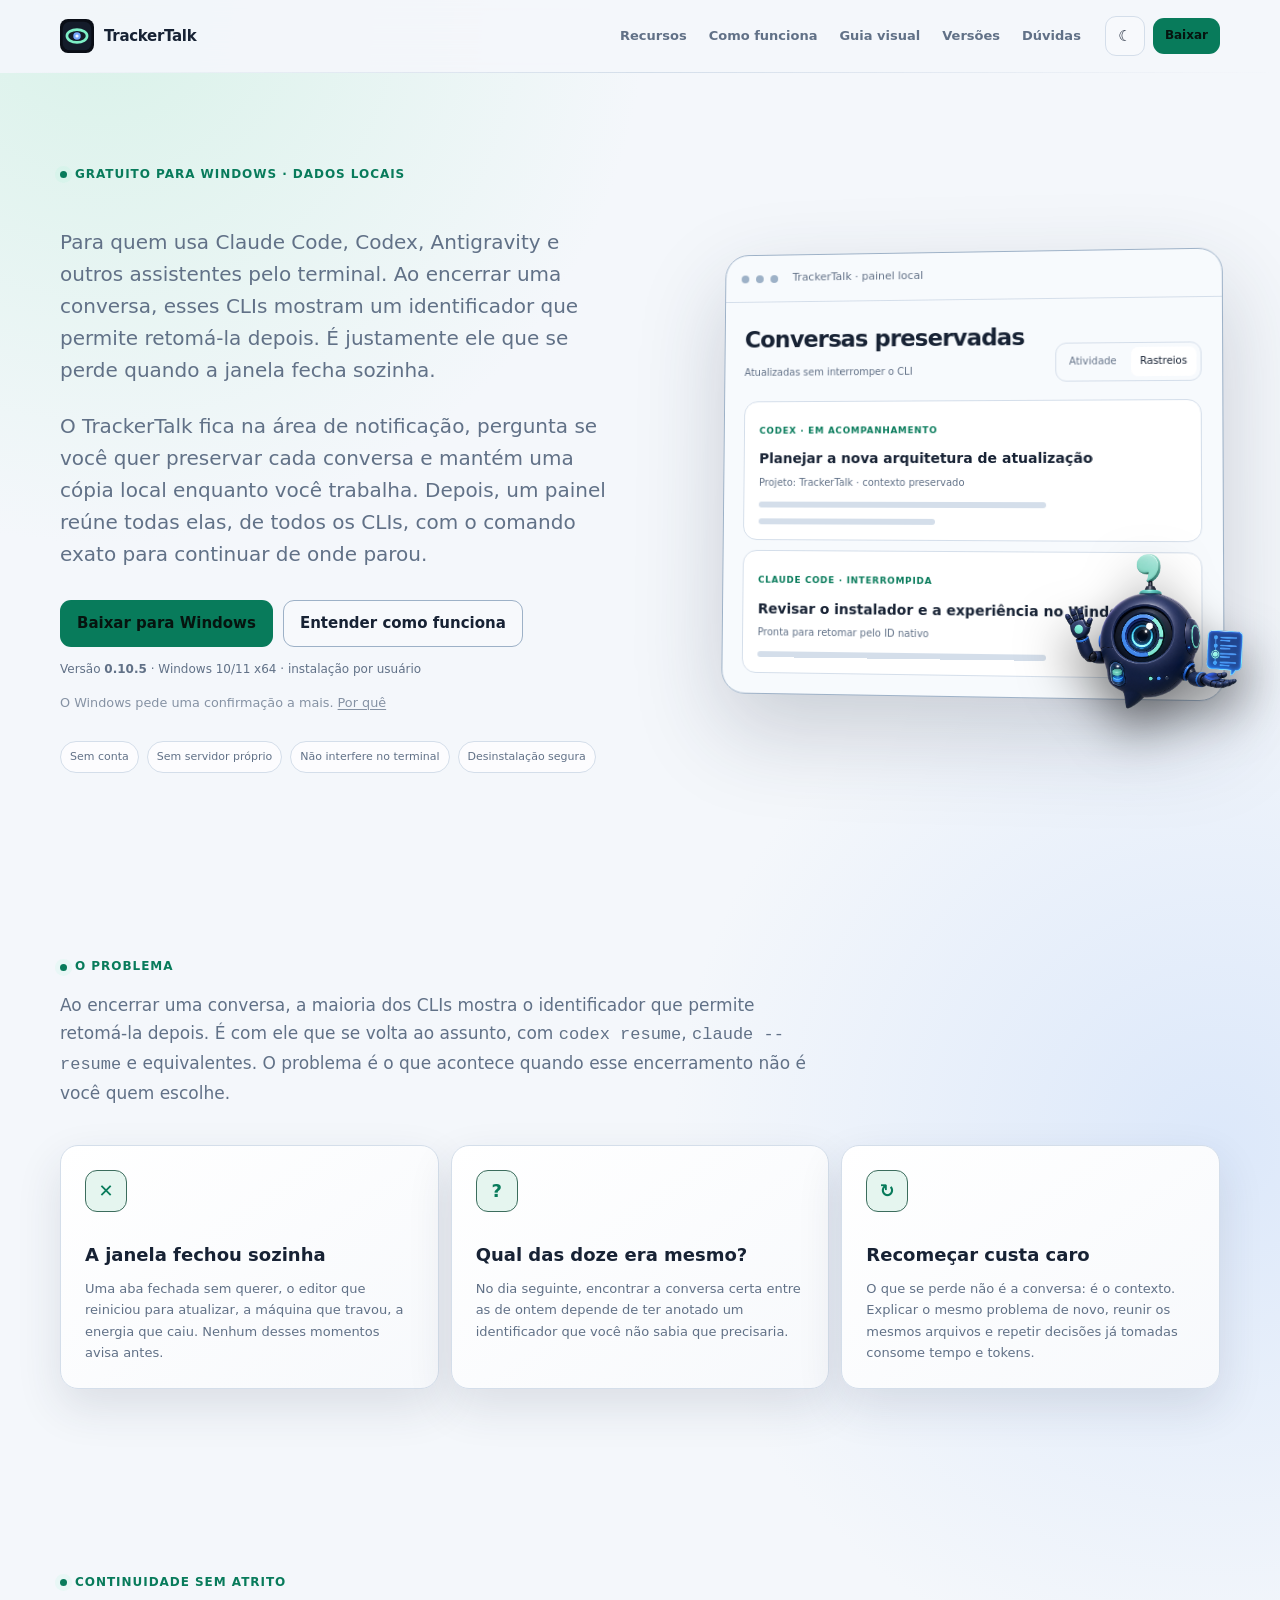
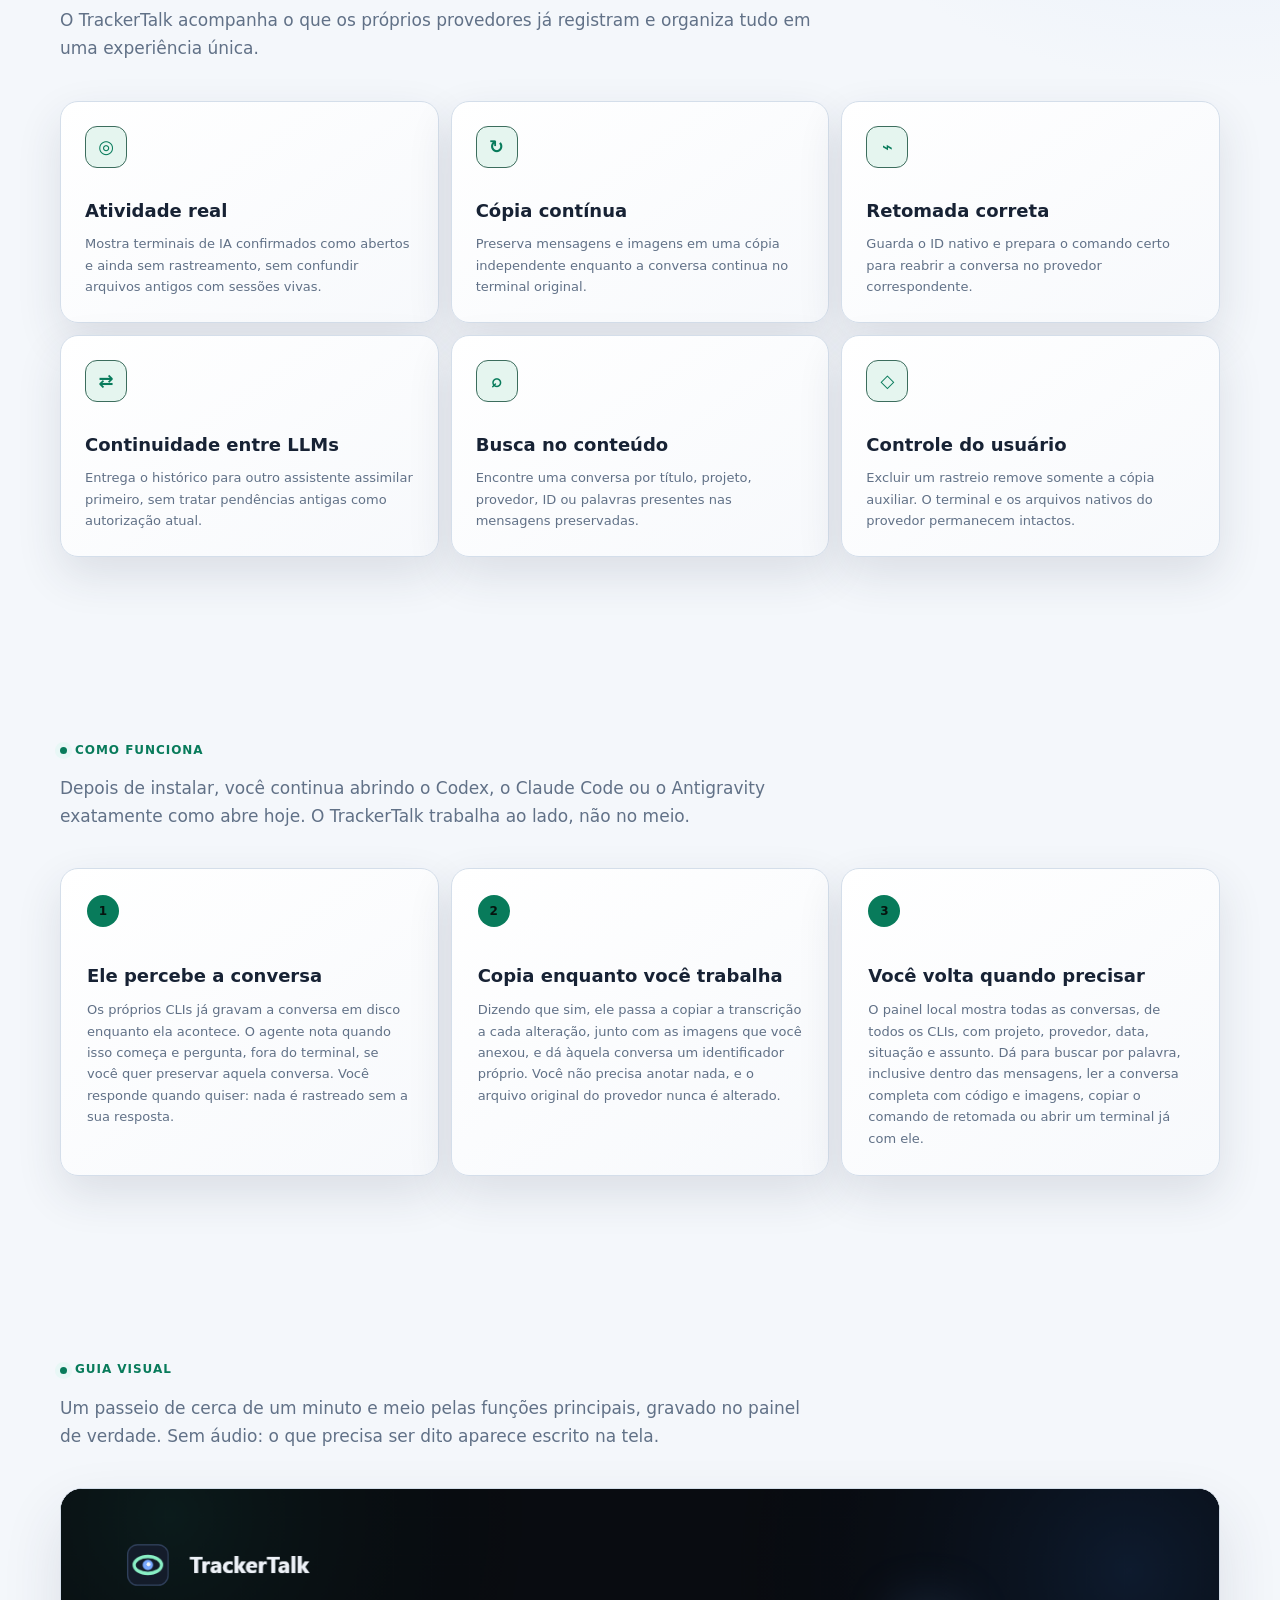
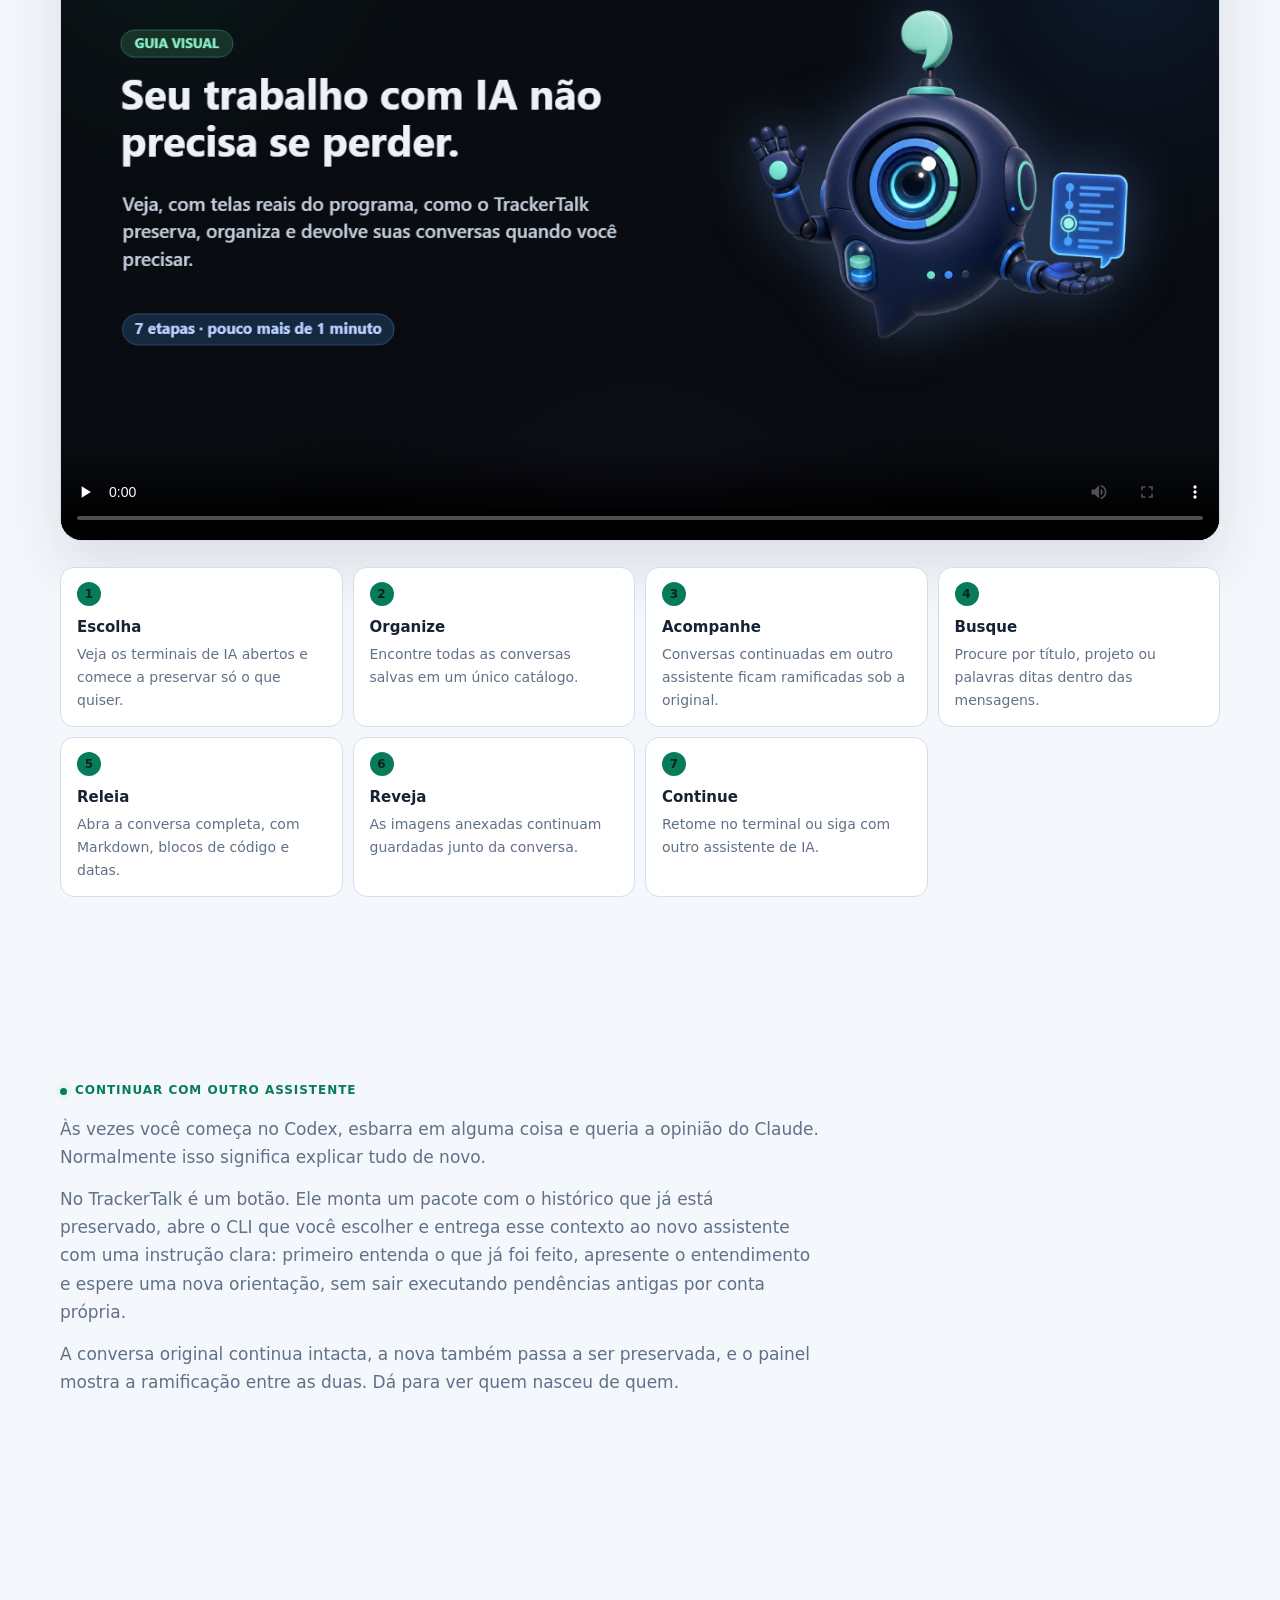
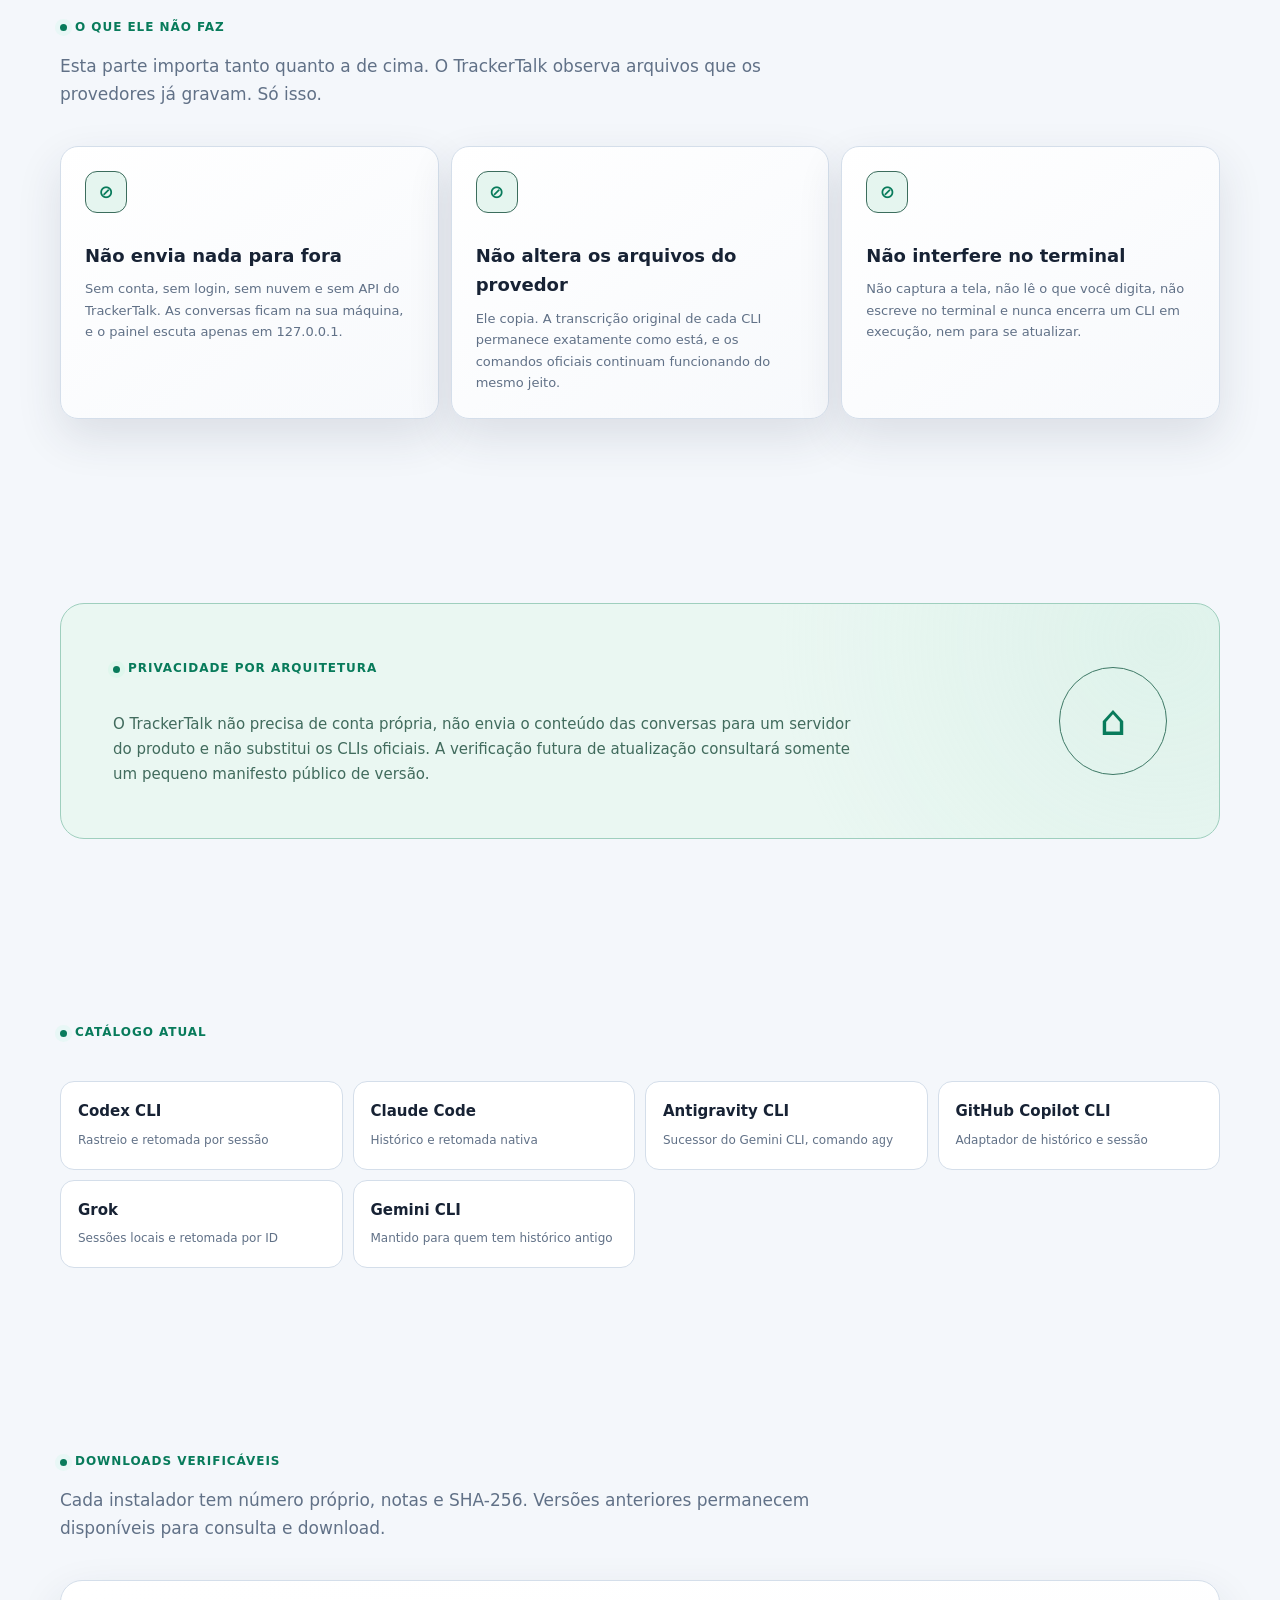
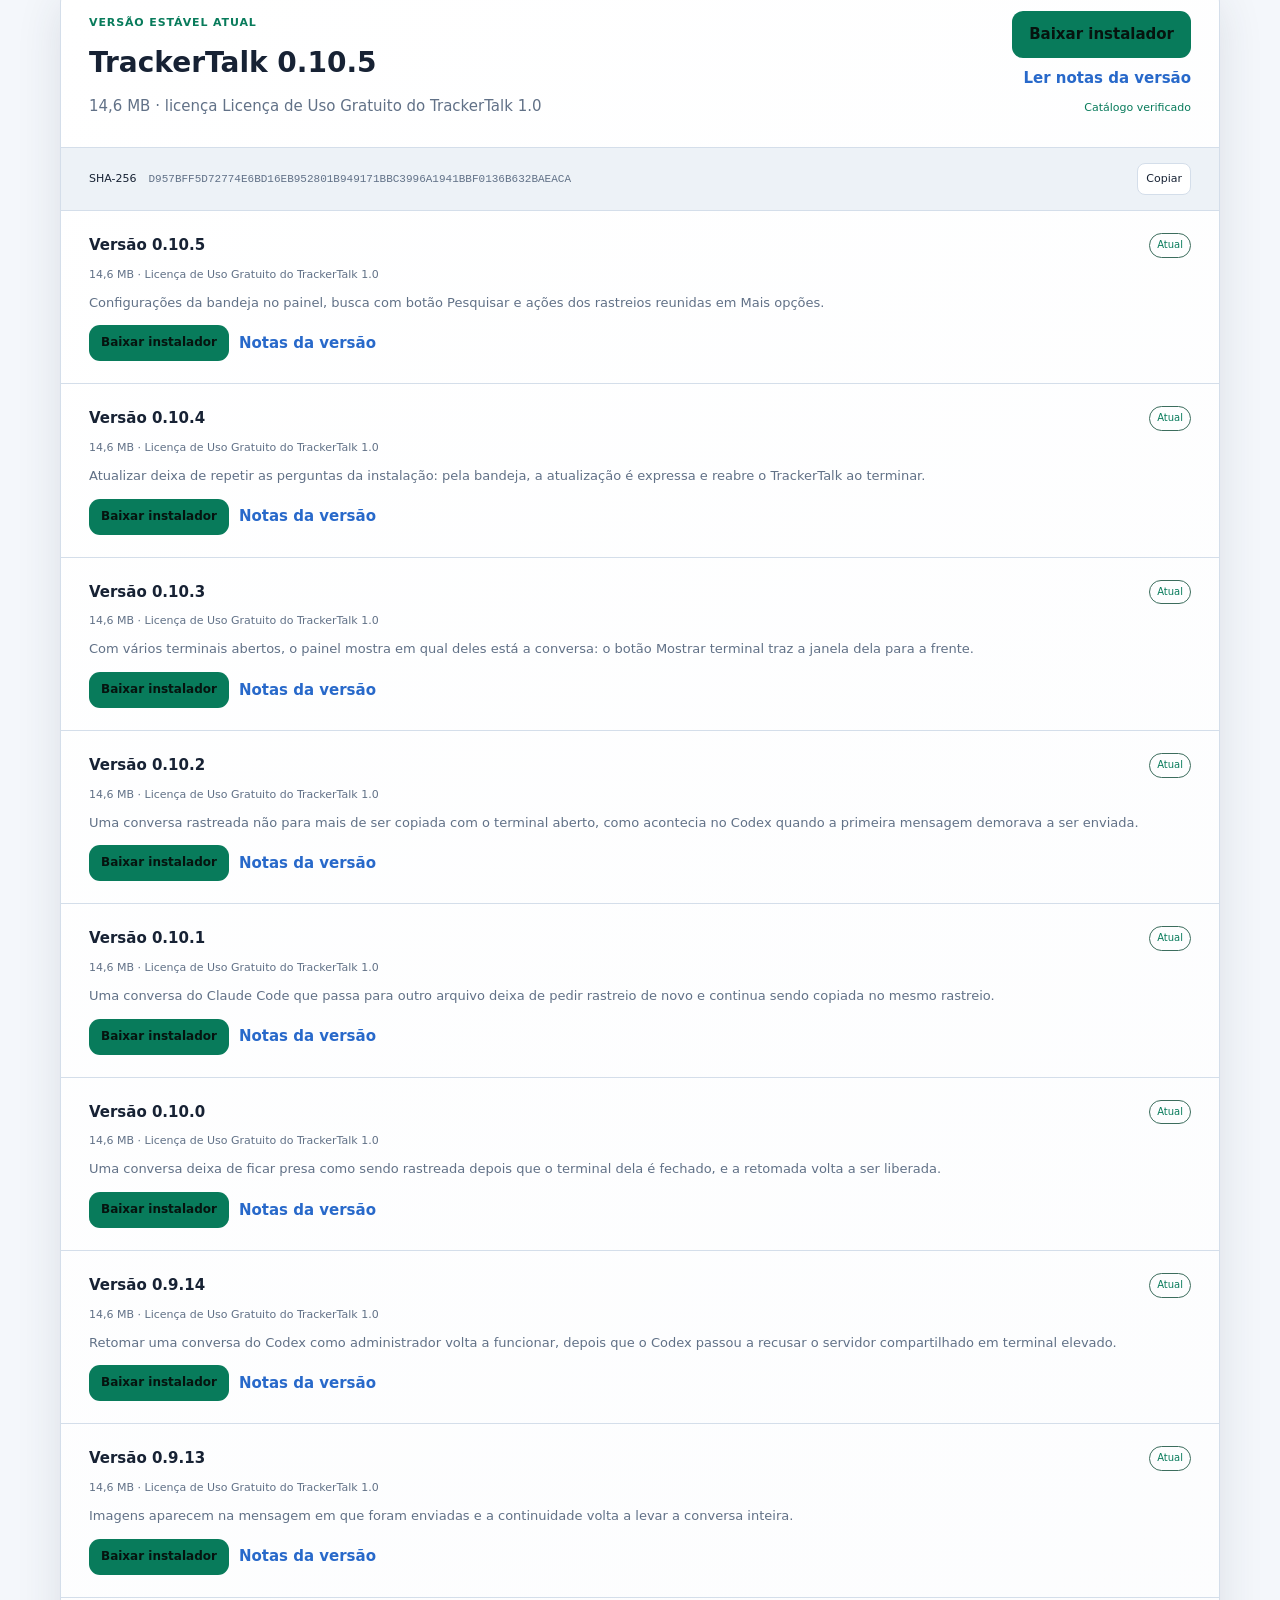
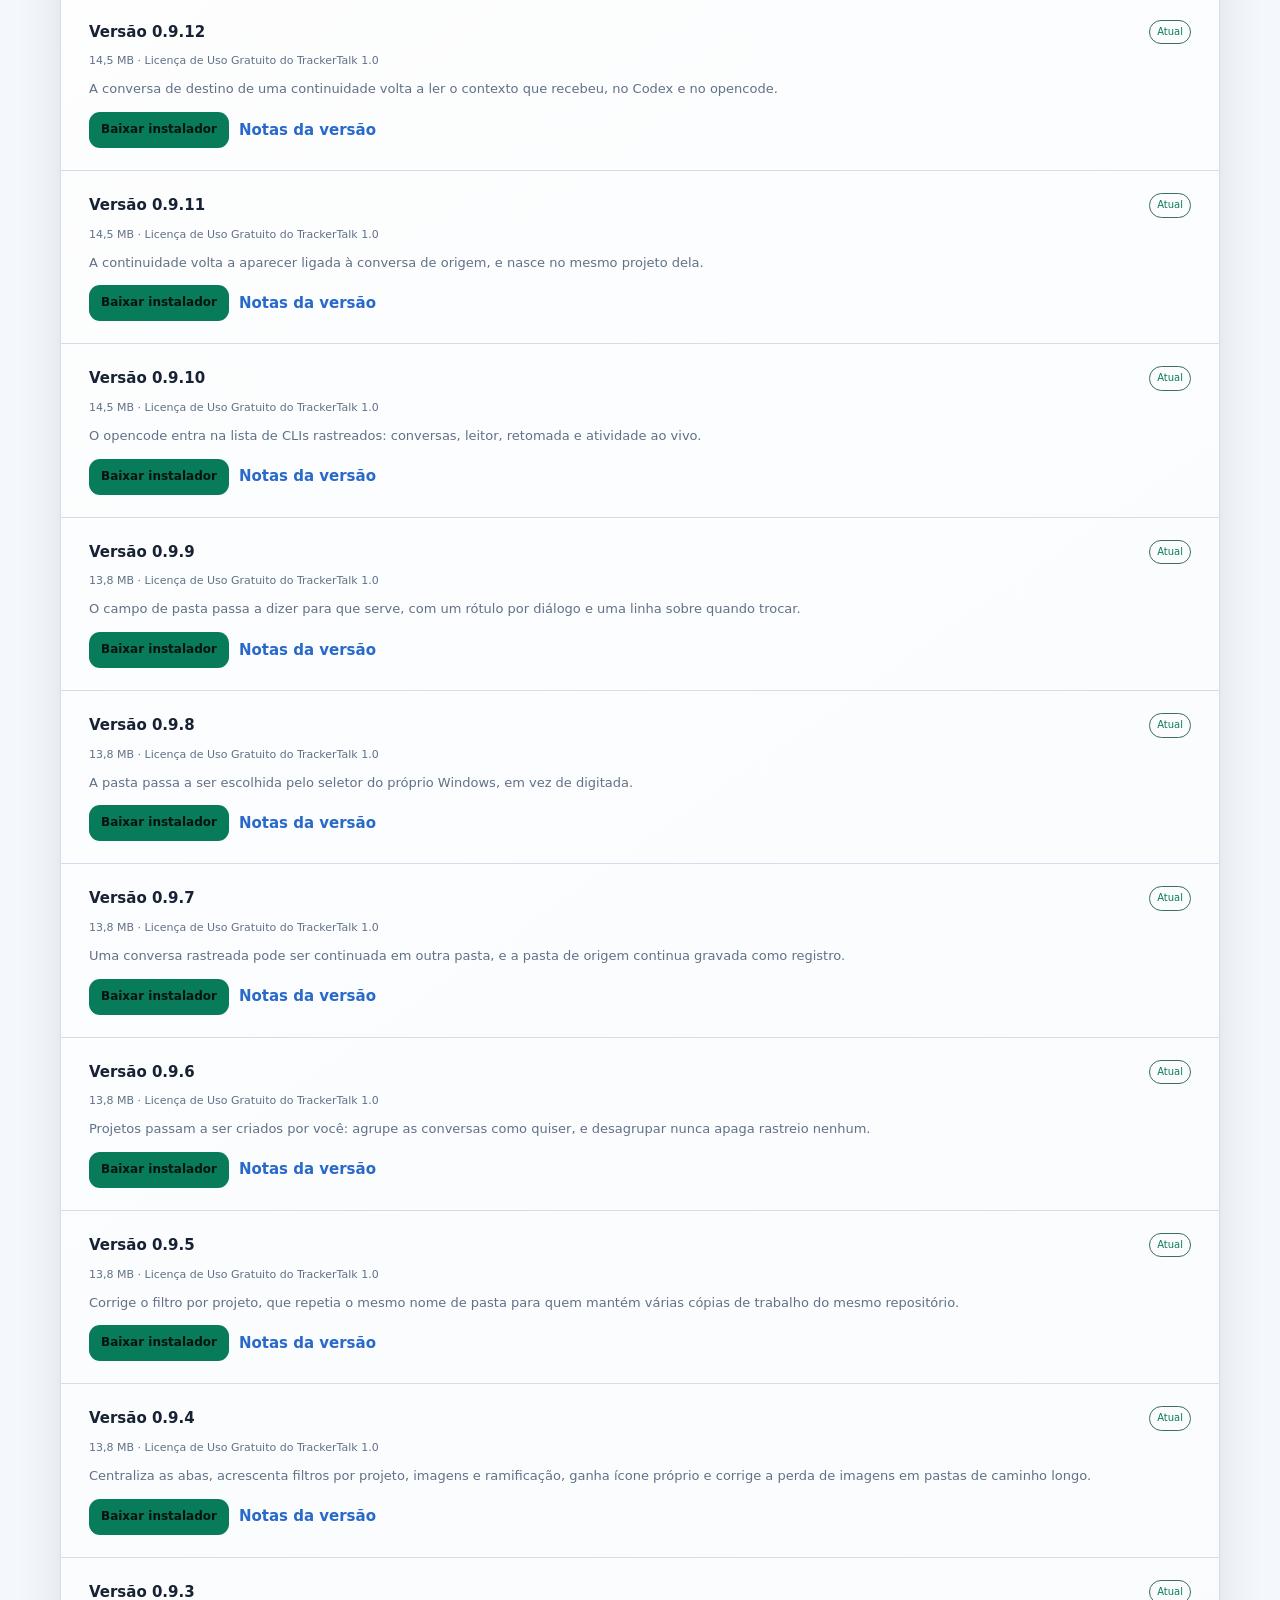
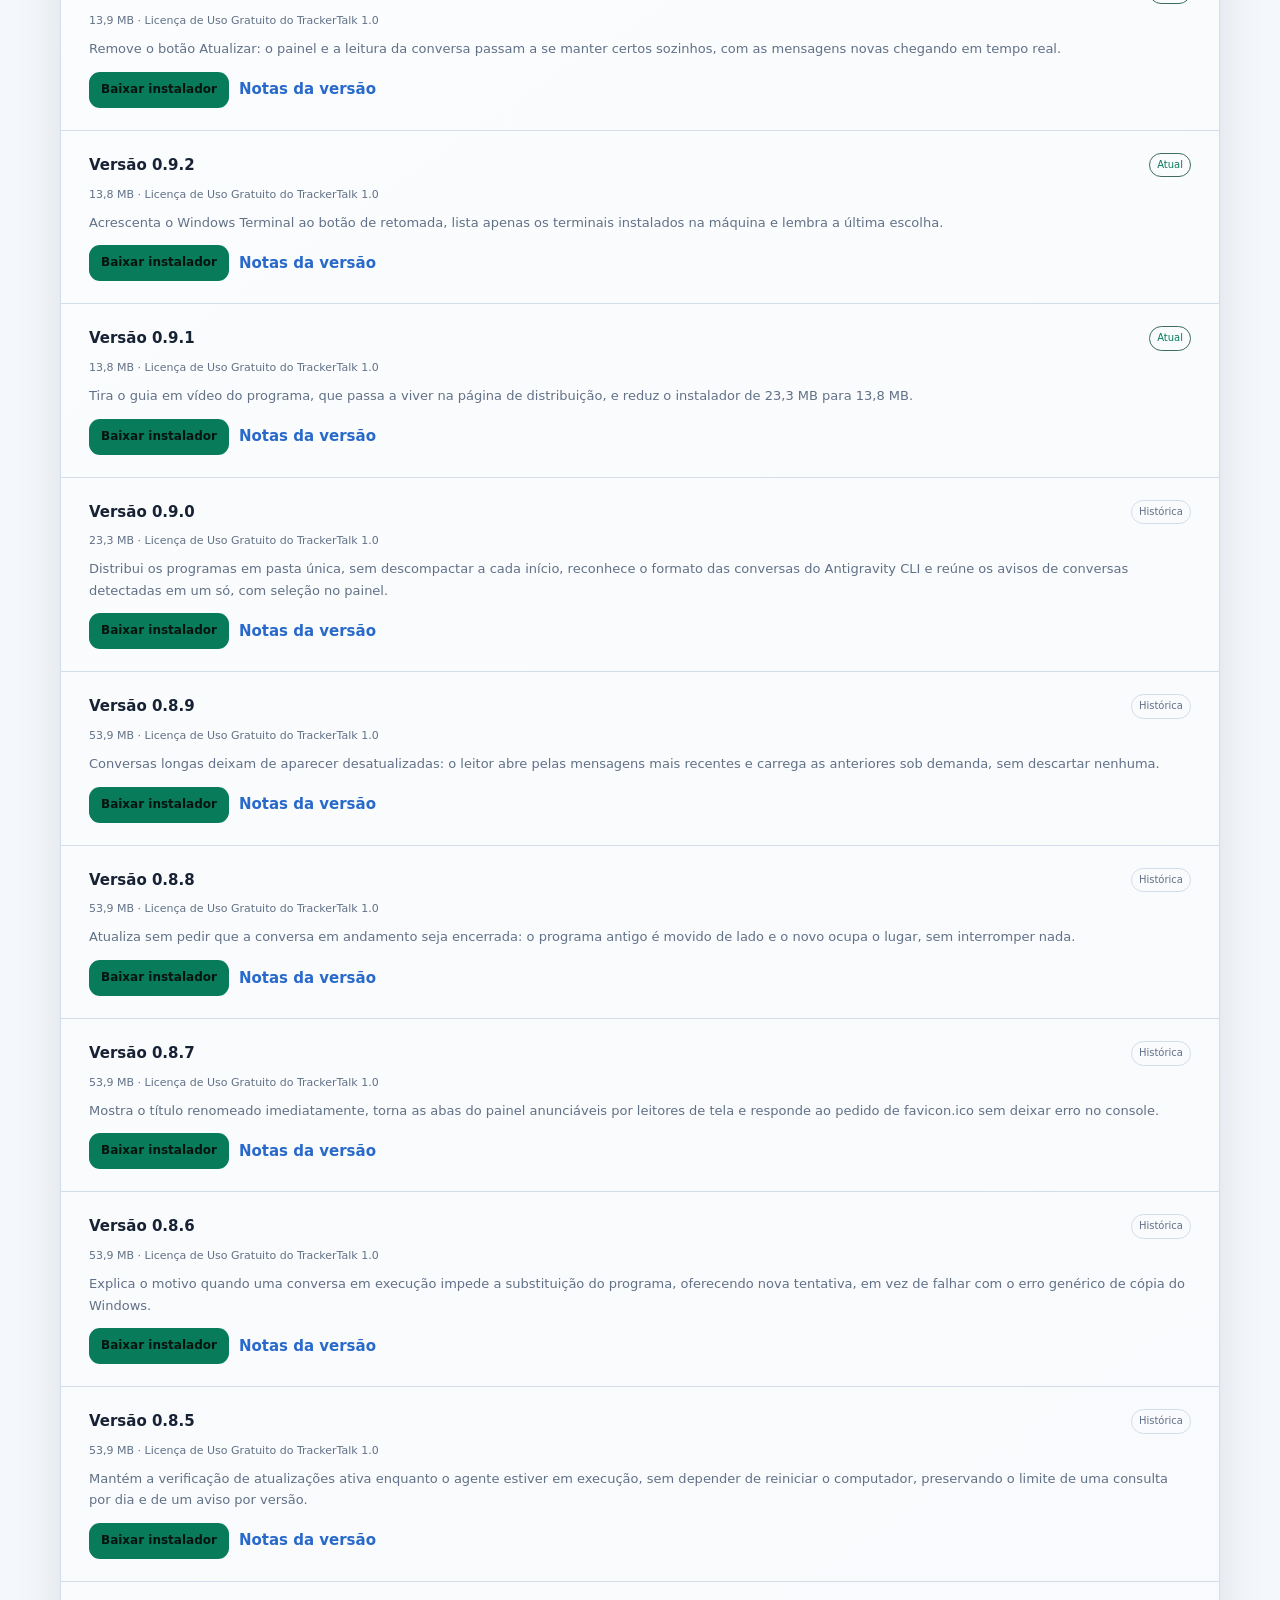
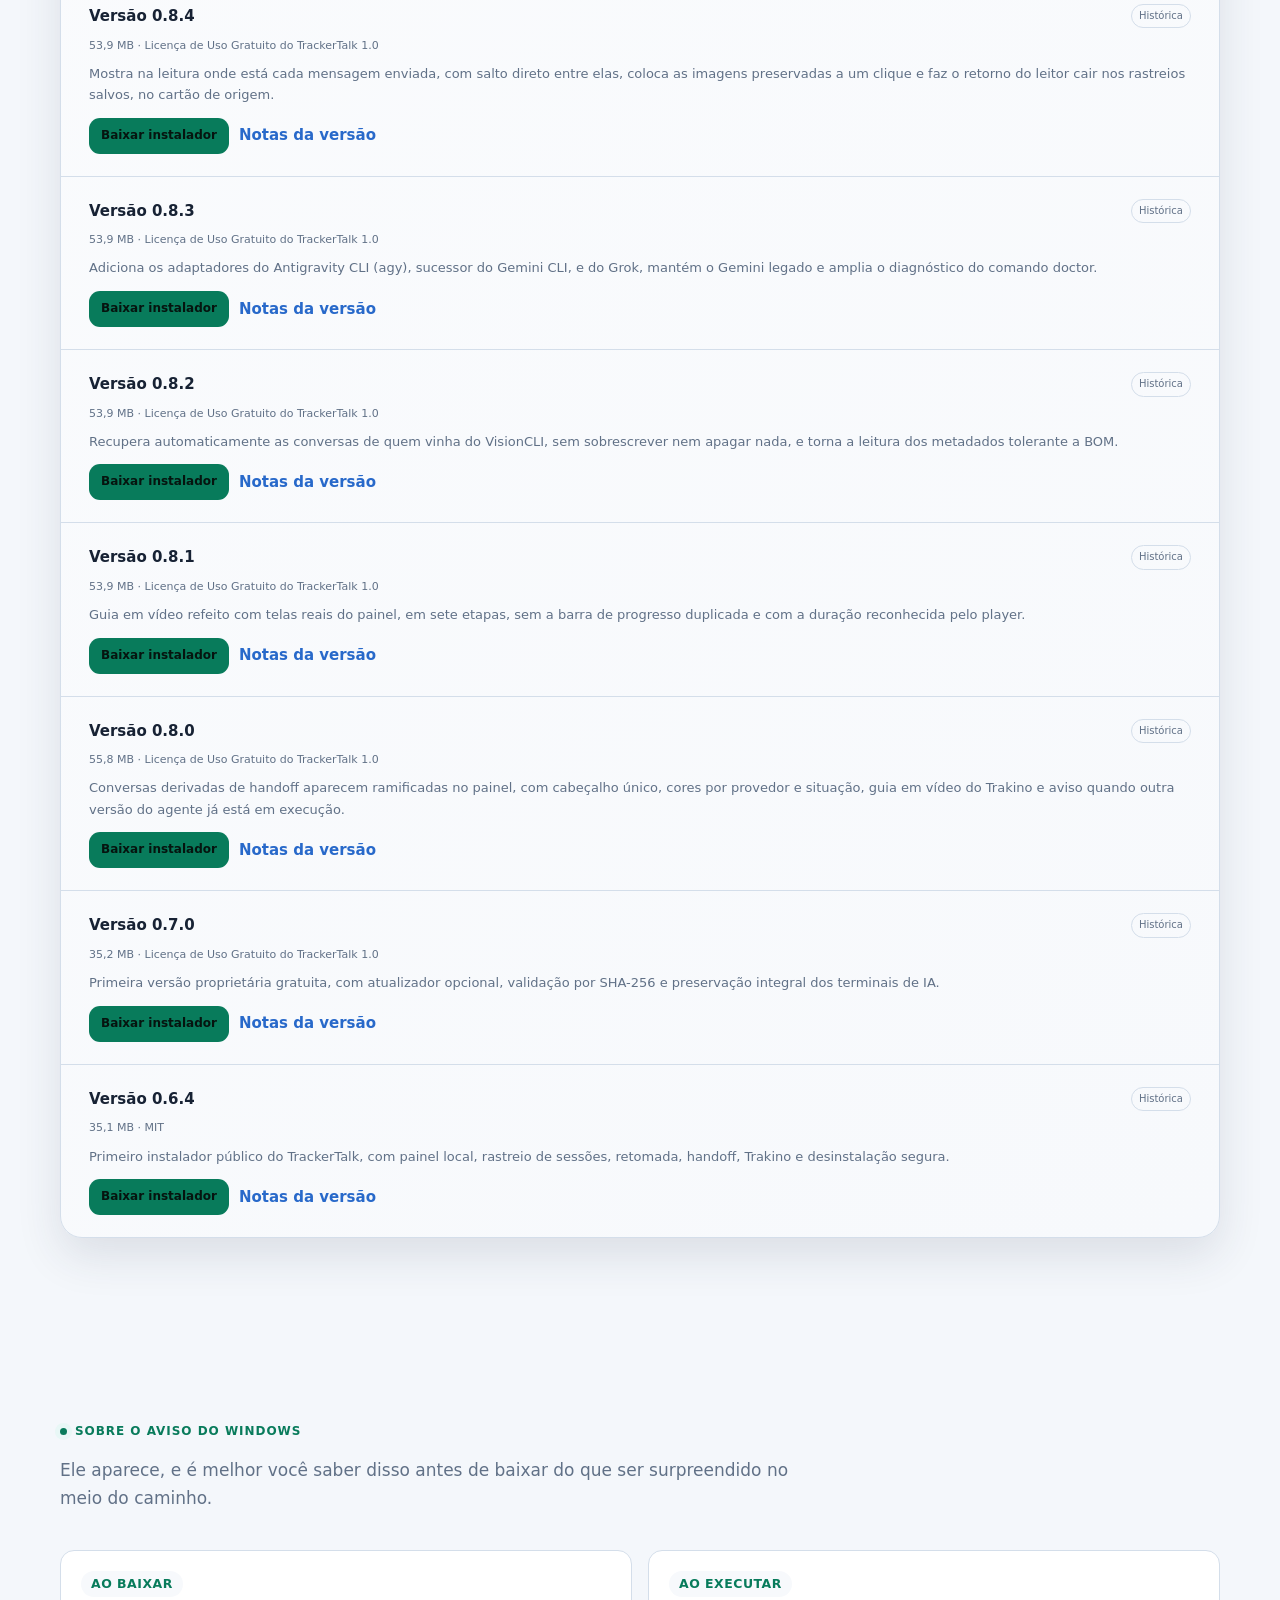
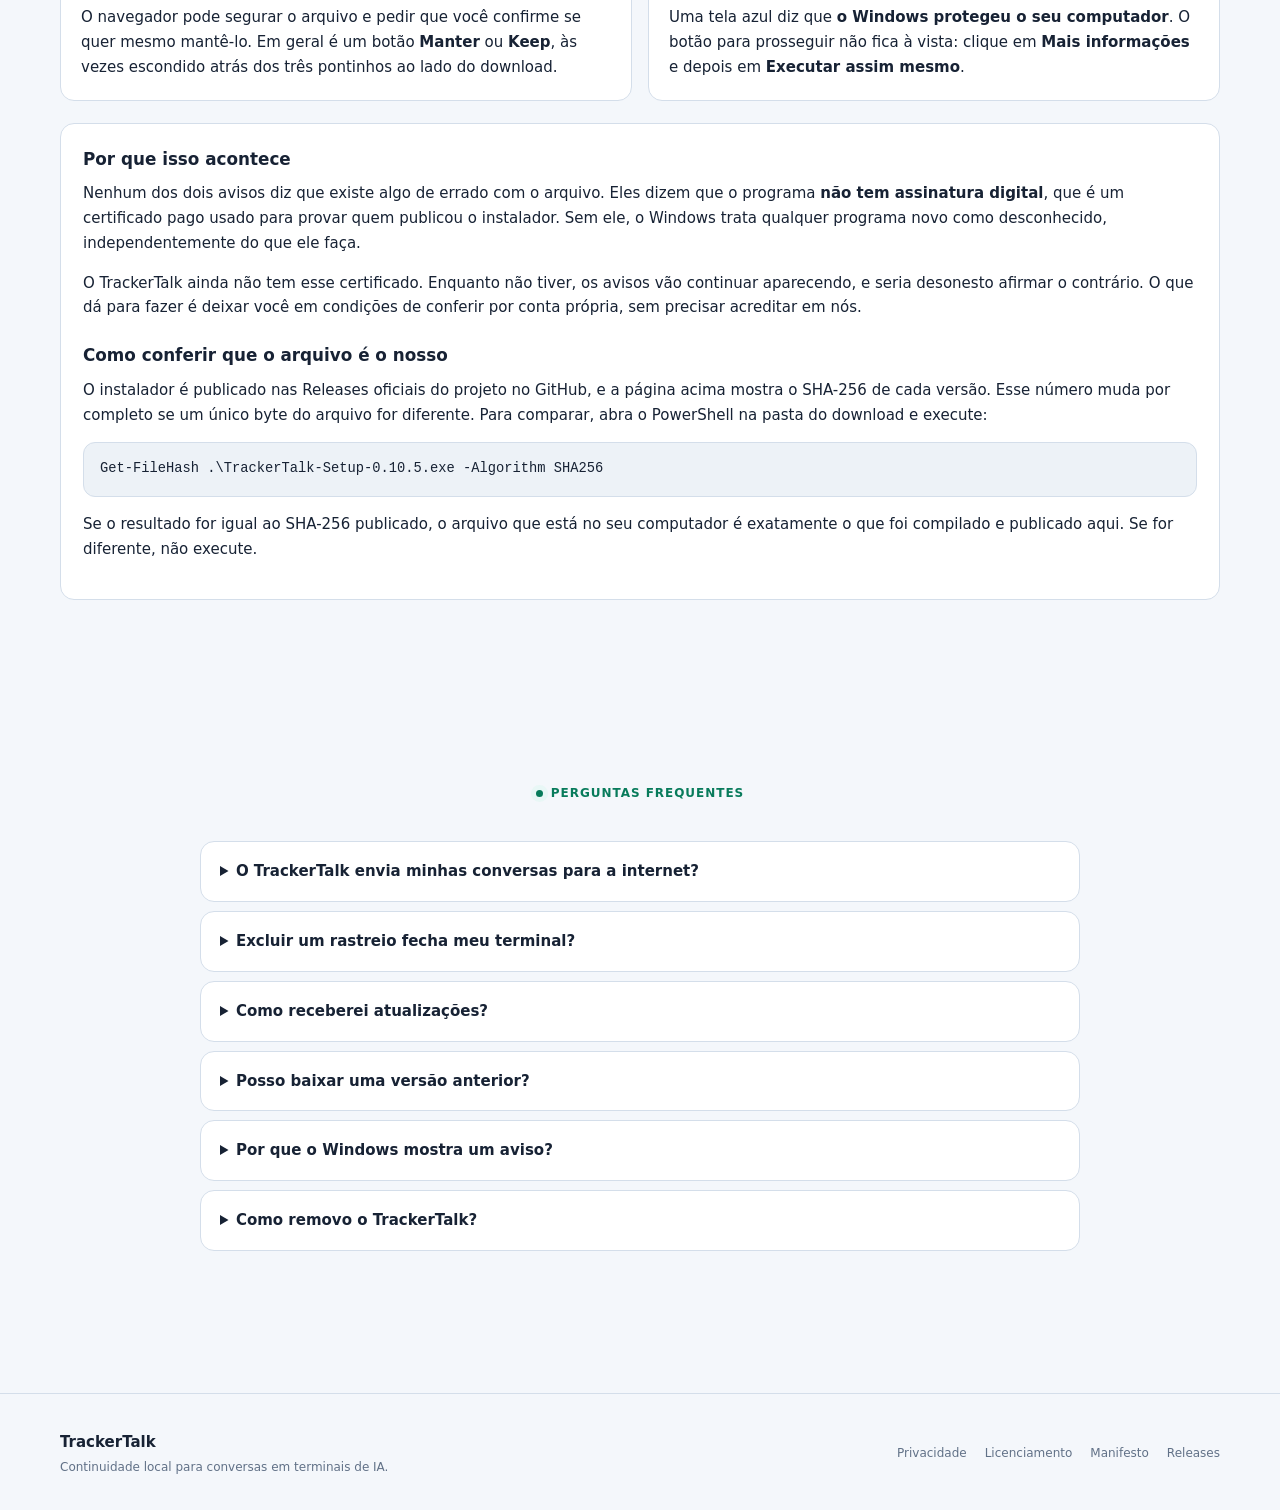
==== commit 89b6bfe1: "Publica a versão 0.10.5" ====
--- a/index.html
+++ b/index.html
@@ -52,7 +52,7 @@
           <a class="button" data-download href="https://github.com/PabloLino/TrackerTalk-Distribuicao/releases/latest">Baixar para Windows</a>
           <a class="button secondary" href="#como-funciona">Entender como funciona</a>
         </div>
-        <p class="download-meta">Versão <strong data-version>0.10.4</strong> · Windows 10/11 x64 · instalação por usuário</p>
+        <p class="download-meta">Versão <strong data-version>0.10.5</strong> · Windows 10/11 x64 · instalação por usuário</p>
         <p class="download-note">O Windows pede uma confirmação a mais. <a href="#aviso">Por quê</a></p>
         <ul class="trust-list" aria-label="Características">
           <li>Sem conta</li>
@@ -274,18 +274,18 @@
         <div class="current-release">
           <div>
             <span class="release-kicker">Versão estável atual</span>
-            <h3>TrackerTalk <span data-version>0.10.4</span></h3>
+            <h3>TrackerTalk <span data-version>0.10.5</span></h3>
             <p><span id="releaseSize">14,6 MB</span> · licença <span id="releaseLicense">proprietária gratuita</span></p>
           </div>
           <div class="release-current-actions">
             <a class="button" data-download href="https://github.com/PabloLino/TrackerTalk-Distribuicao/releases/latest">Baixar instalador</a>
-            <a id="releaseNotes" class="text-link" href="https://github.com/PabloLino/TrackerTalk-Distribuicao/releases/tag/v0.10.4">Ler notas da versão</a>
+            <a id="releaseNotes" class="text-link" href="https://github.com/PabloLino/TrackerTalk-Distribuicao/releases/tag/v0.10.5">Ler notas da versão</a>
             <span id="manifestStatus" class="manifest-status" aria-live="polite">Verificando catálogo…</span>
           </div>
         </div>
         <div class="hash-box">
           <span>SHA-256</span>
-          <code id="releaseHash">FCD56C4B3E65767DD08BBDE6B6F28D758744D8CFF77534DFD135E18055CB1AE3</code>
+          <code id="releaseHash">D957BFF5D72774E6BD16EB952801B949171BBC3996A1941BBF0136B632BAEACA</code>
           <div>
             <button id="copyHash" class="copy-button" type="button">Copiar</button>
             <span id="copyStatus" class="copy-status" aria-live="polite"></span>
@@ -318,7 +318,7 @@
         <p>O TrackerTalk ainda não tem esse certificado. Enquanto não tiver, os avisos vão continuar aparecendo, e seria desonesto afirmar o contrário. O que dá para fazer é deixar você em condições de conferir por conta própria, sem precisar acreditar em nós.</p>
         <h3>Como conferir que o arquivo é o nosso</h3>
         <p>O instalador é publicado nas Releases oficiais do projeto no GitHub, e a página acima mostra o SHA-256 de cada versão. Esse número muda por completo se um único byte do arquivo for diferente. Para comparar, abra o PowerShell na pasta do download e execute:</p>
-        <pre class="warning-code"><code>Get-FileHash .\TrackerTalk-Setup-<span data-version>0.10.4</span>.exe -Algorithm SHA256</code></pre>
+        <pre class="warning-code"><code>Get-FileHash .\TrackerTalk-Setup-<span data-version>0.10.5</span>.exe -Algorithm SHA256</code></pre>
         <p>Se o resultado for igual ao SHA-256 publicado, o arquivo que está no seu computador é exatamente o que foi compilado e publicado aqui. Se for diferente, não execute.</p>
       </div>
     </section>
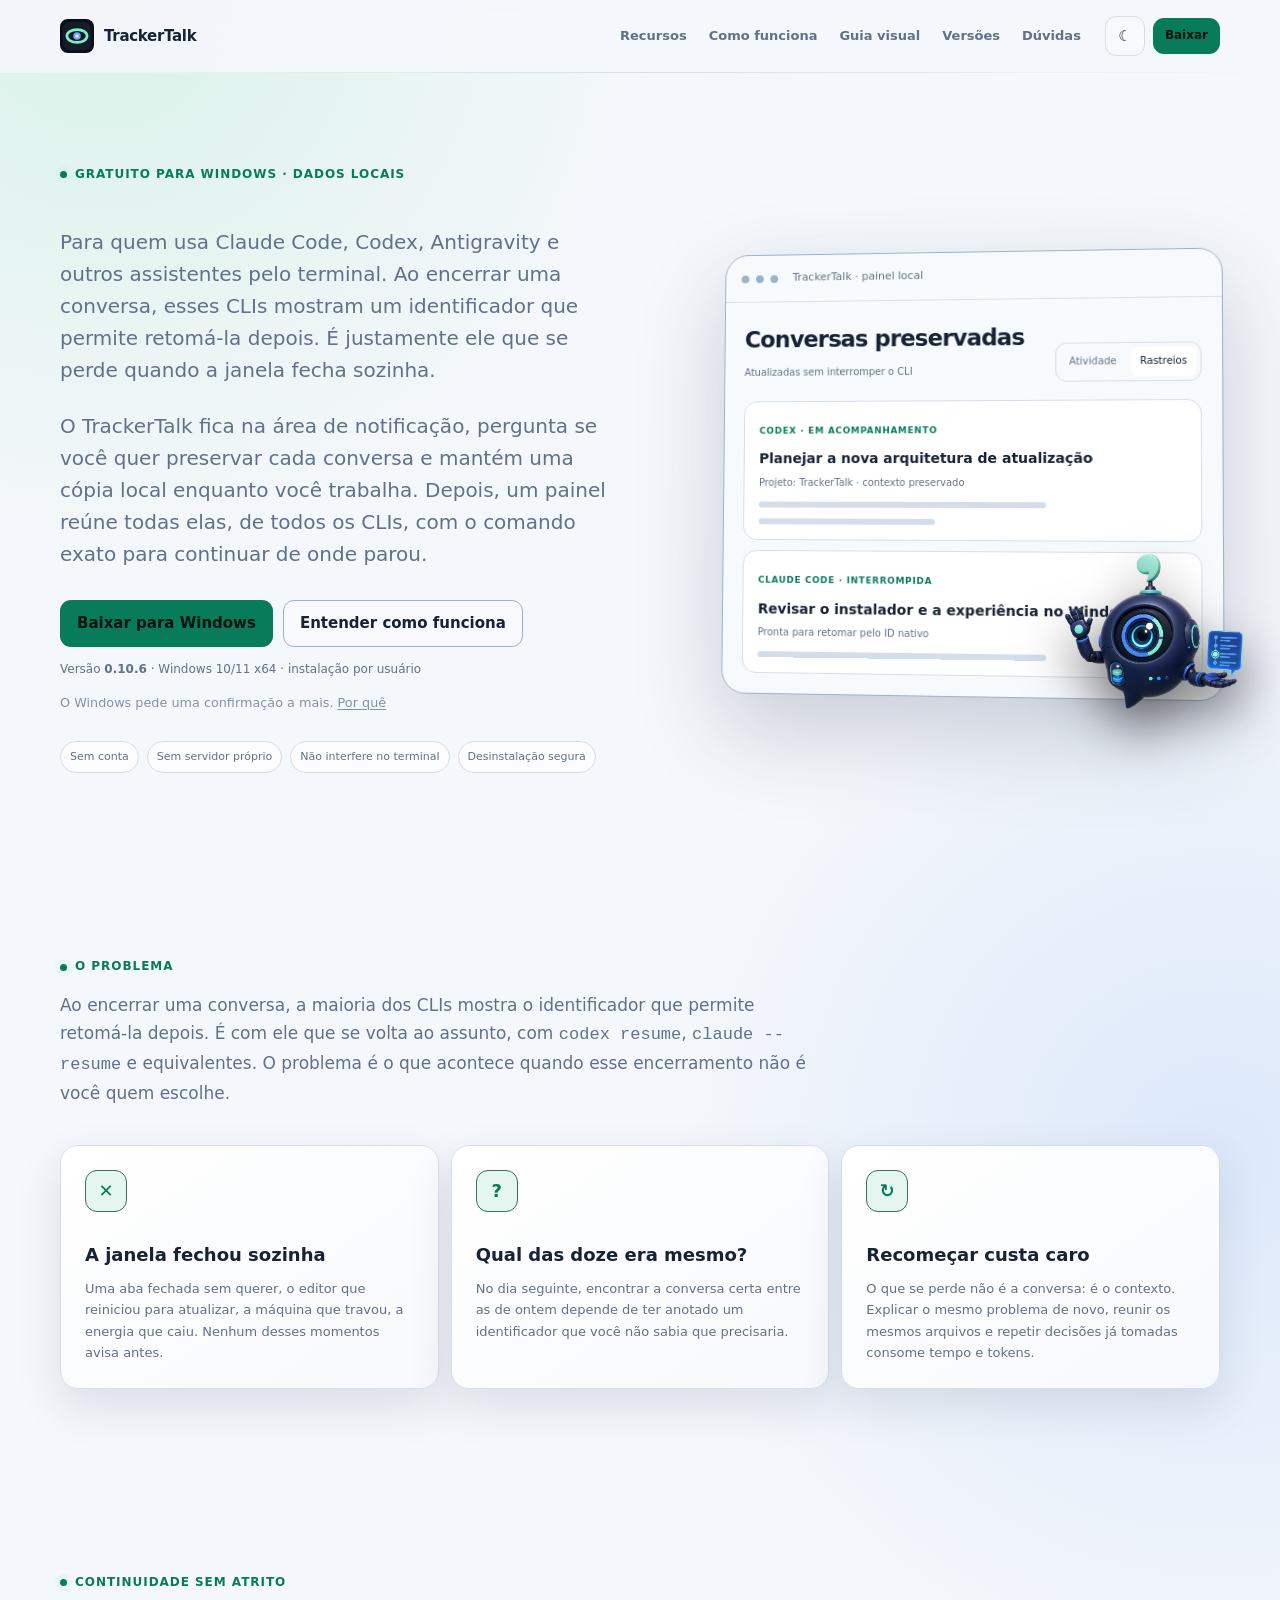
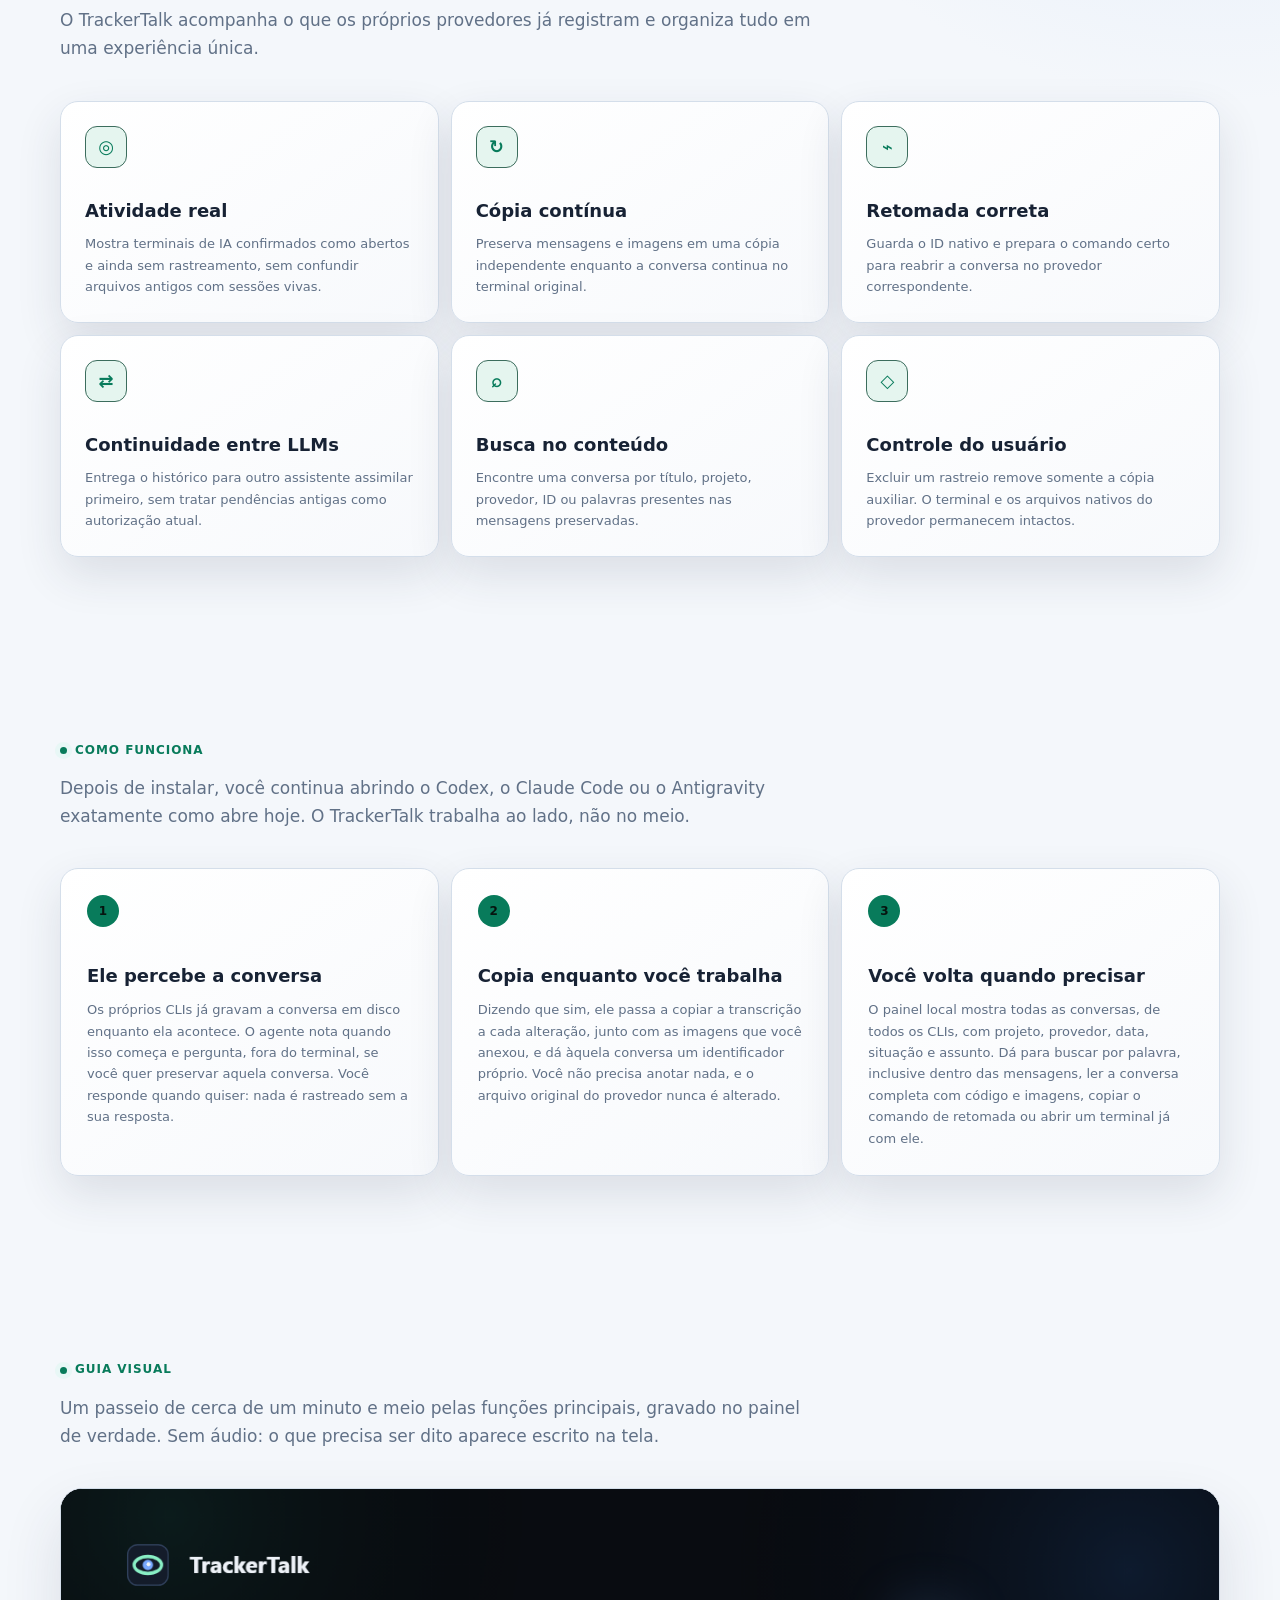
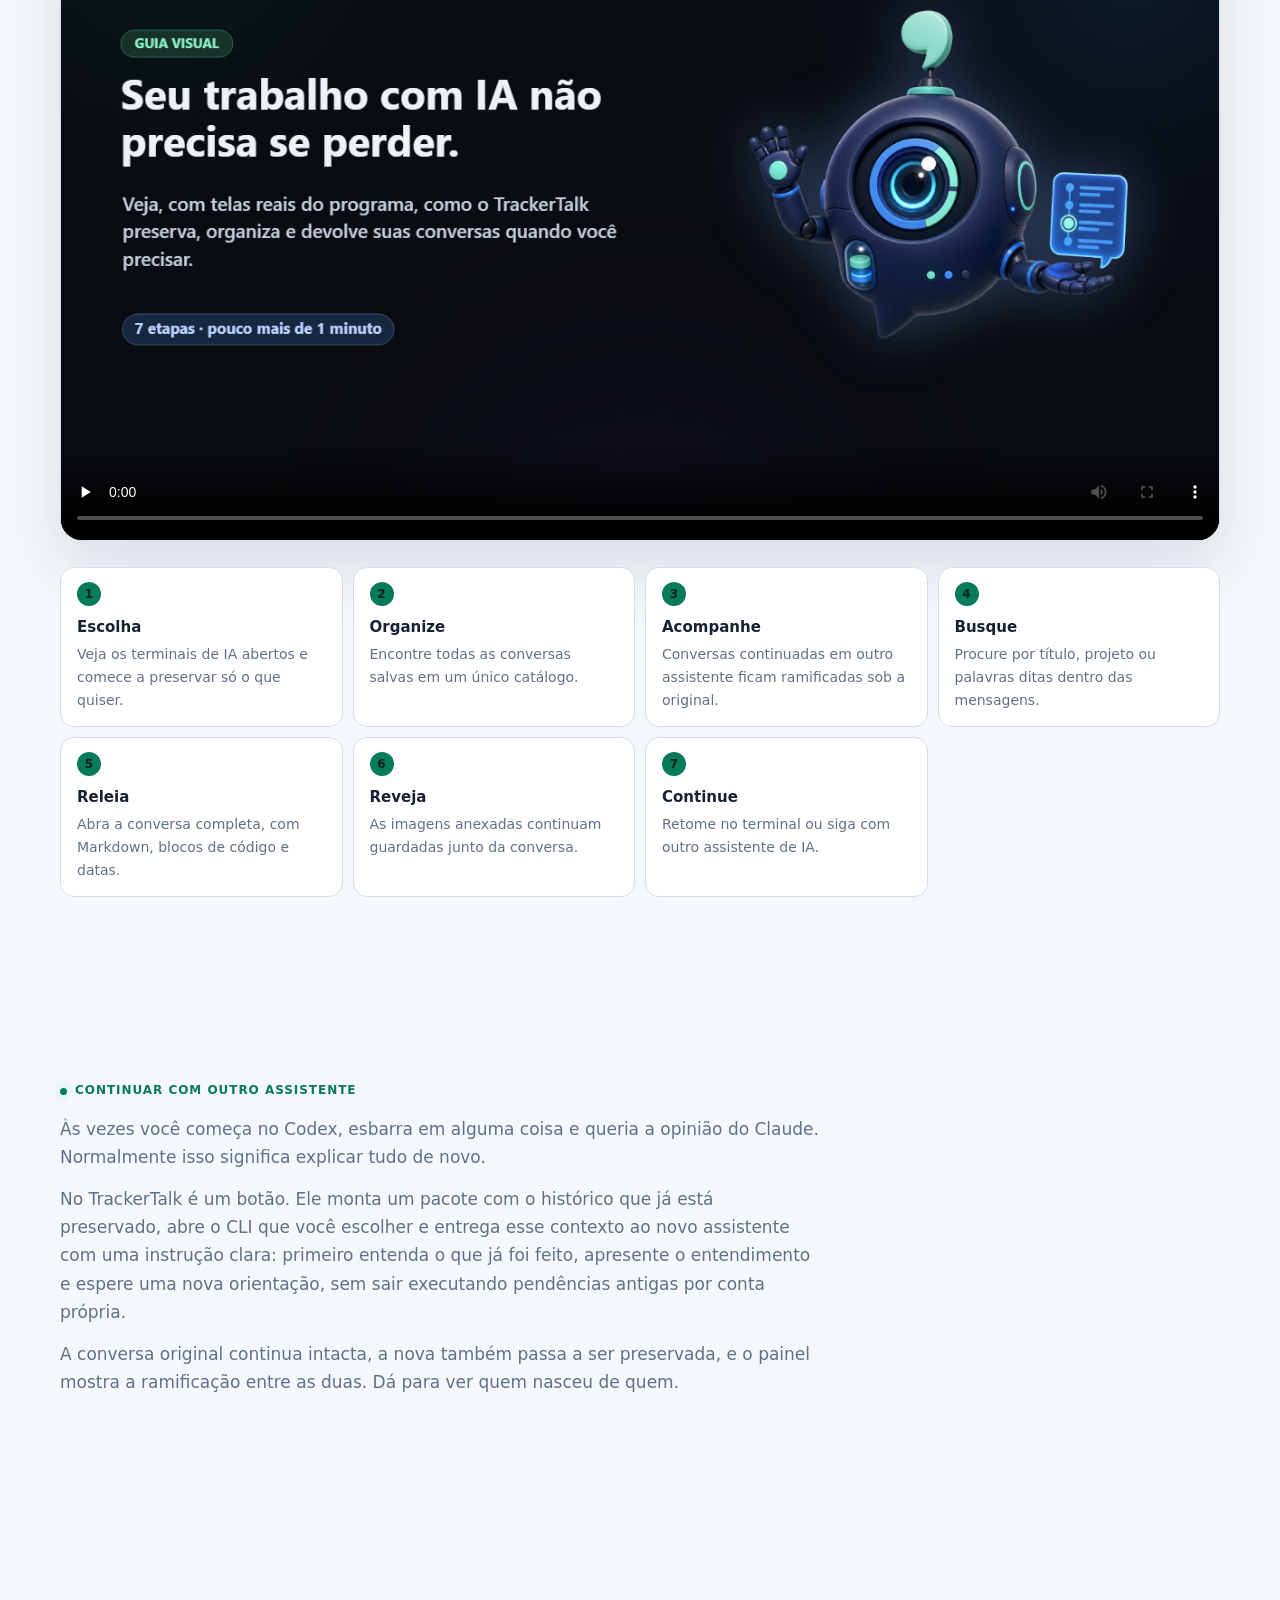
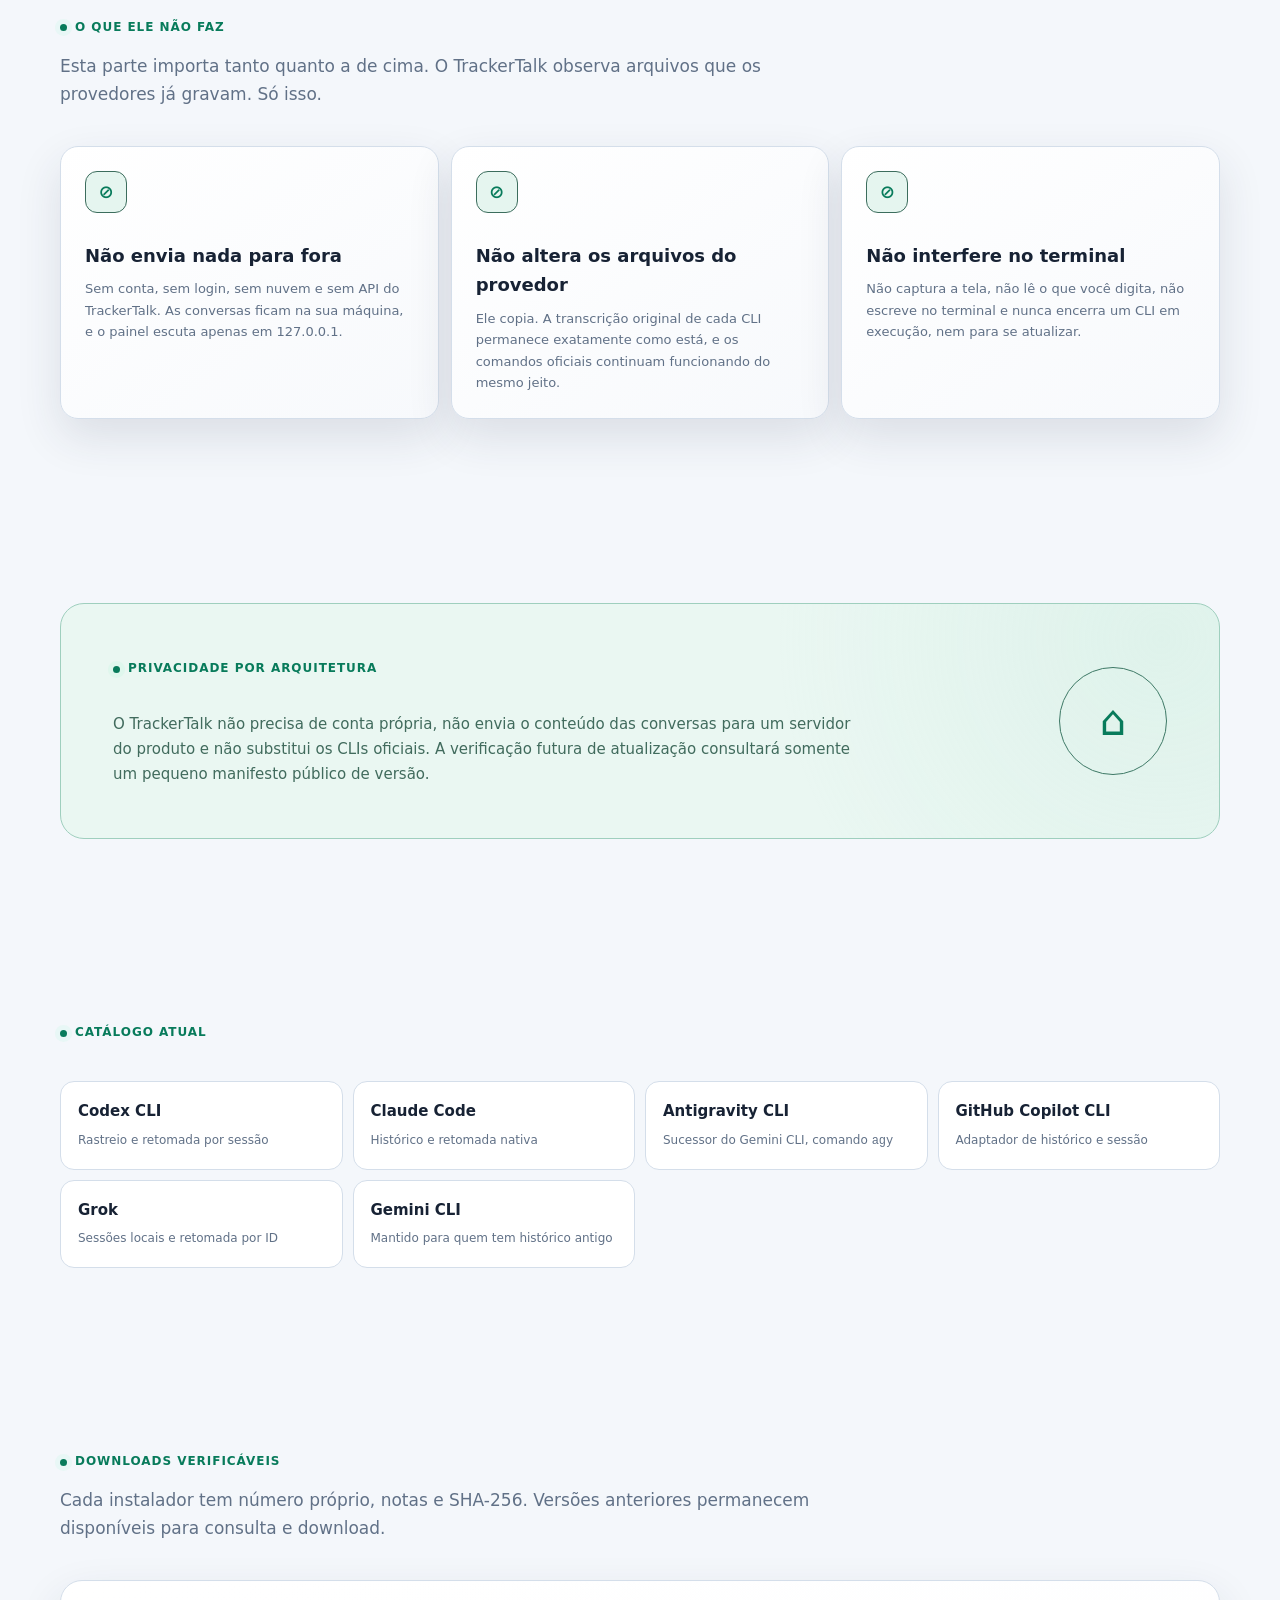
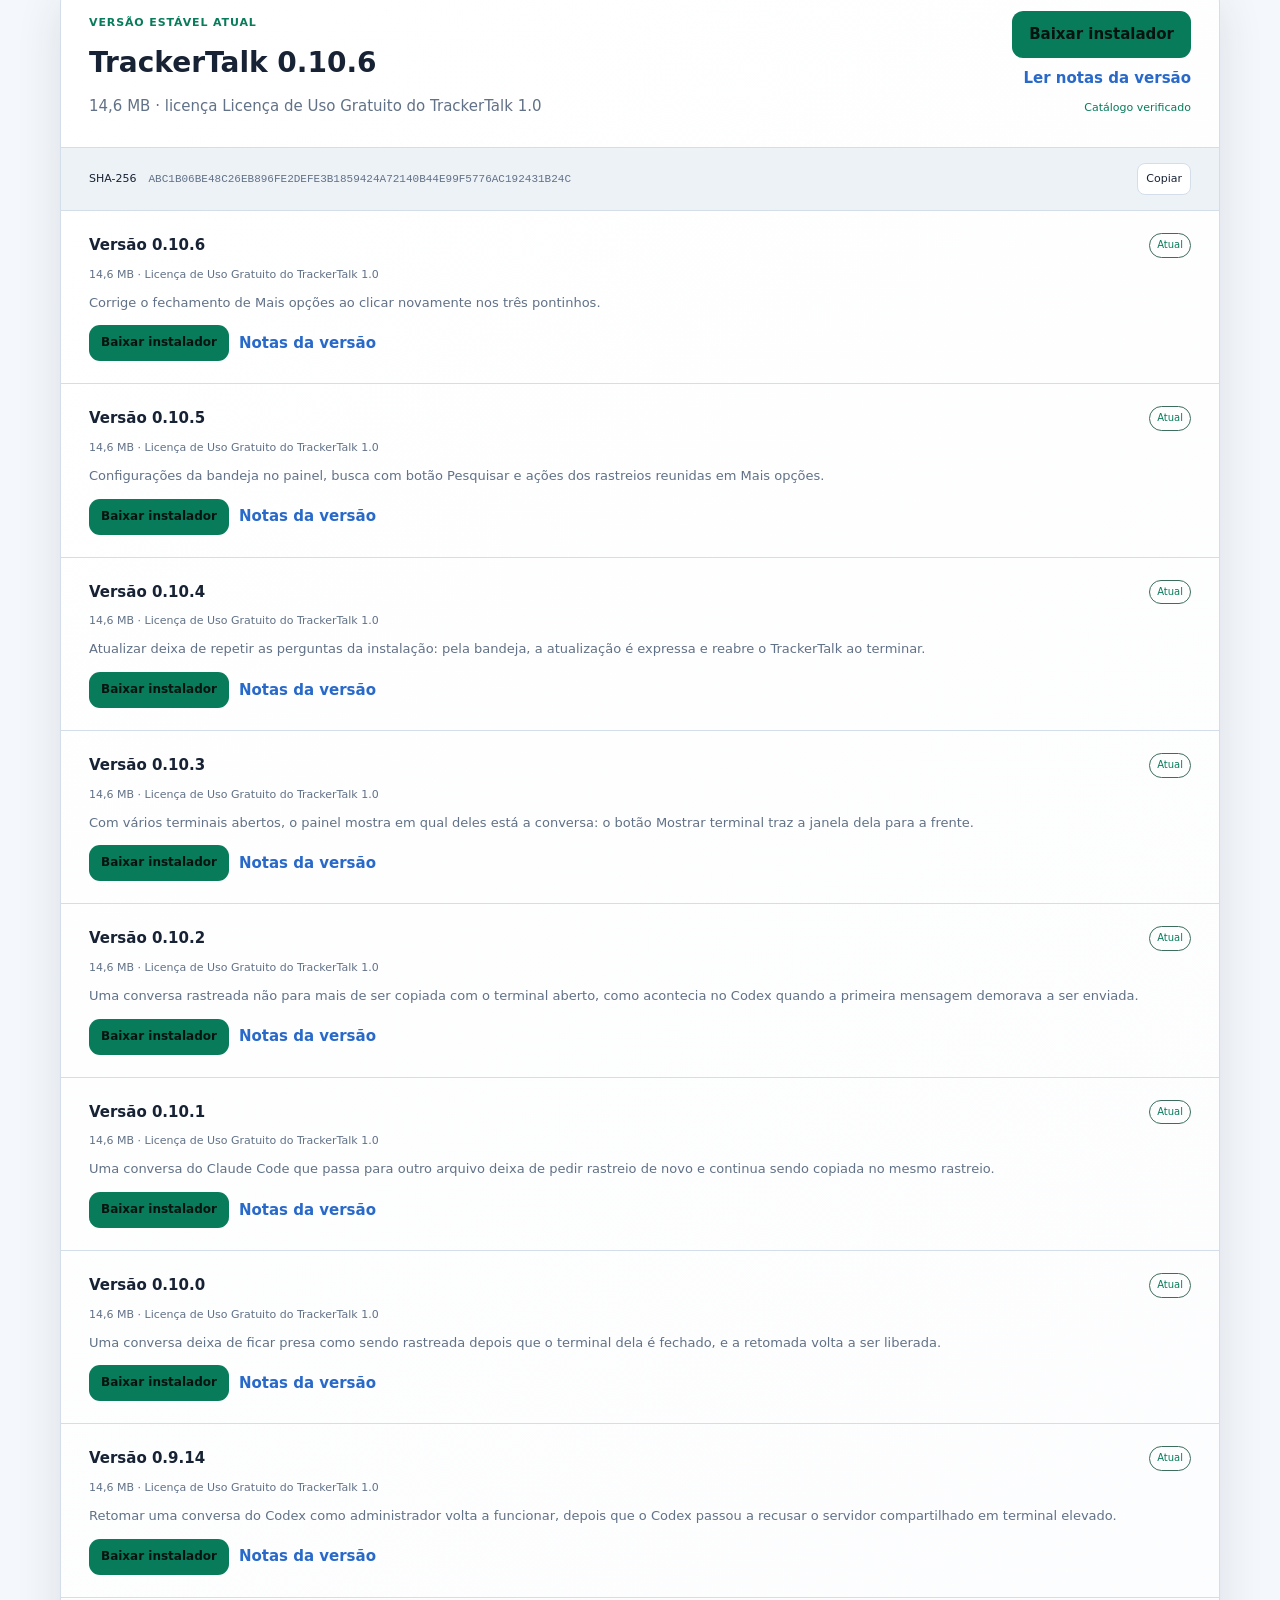
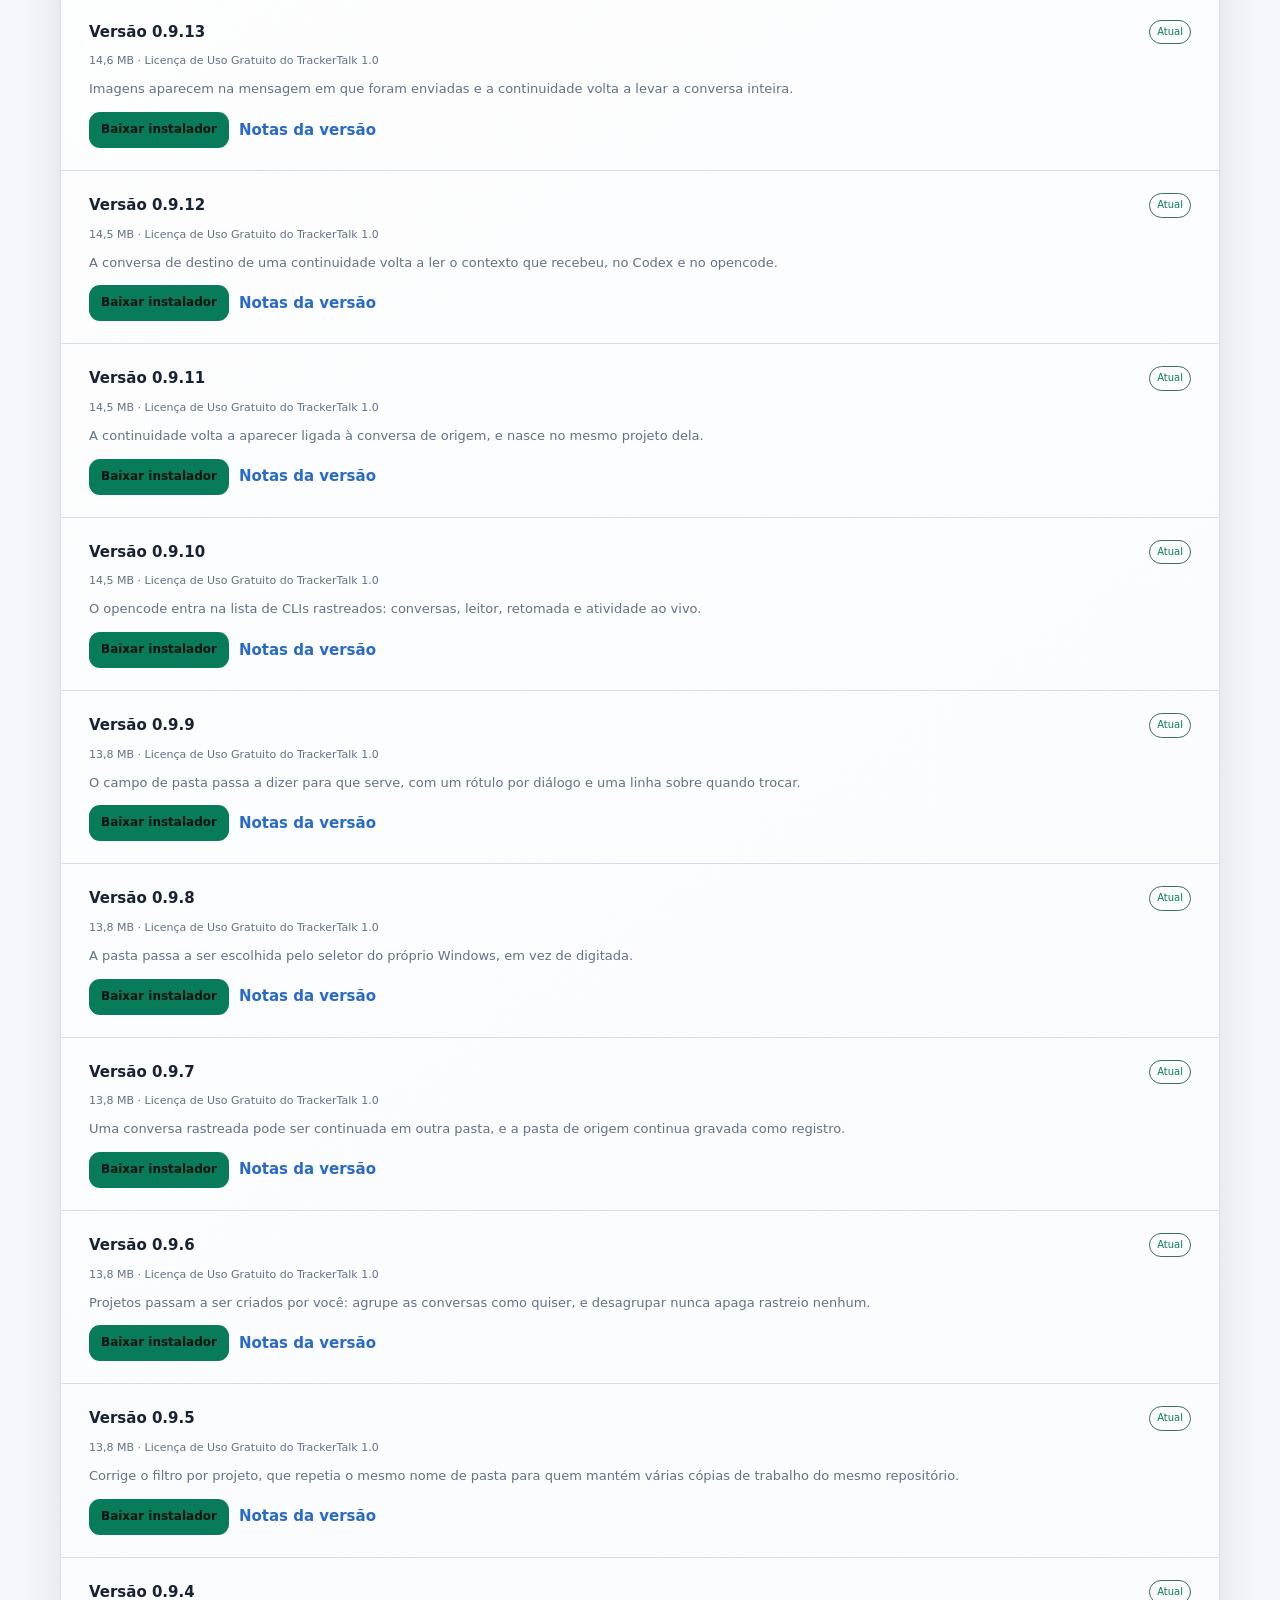
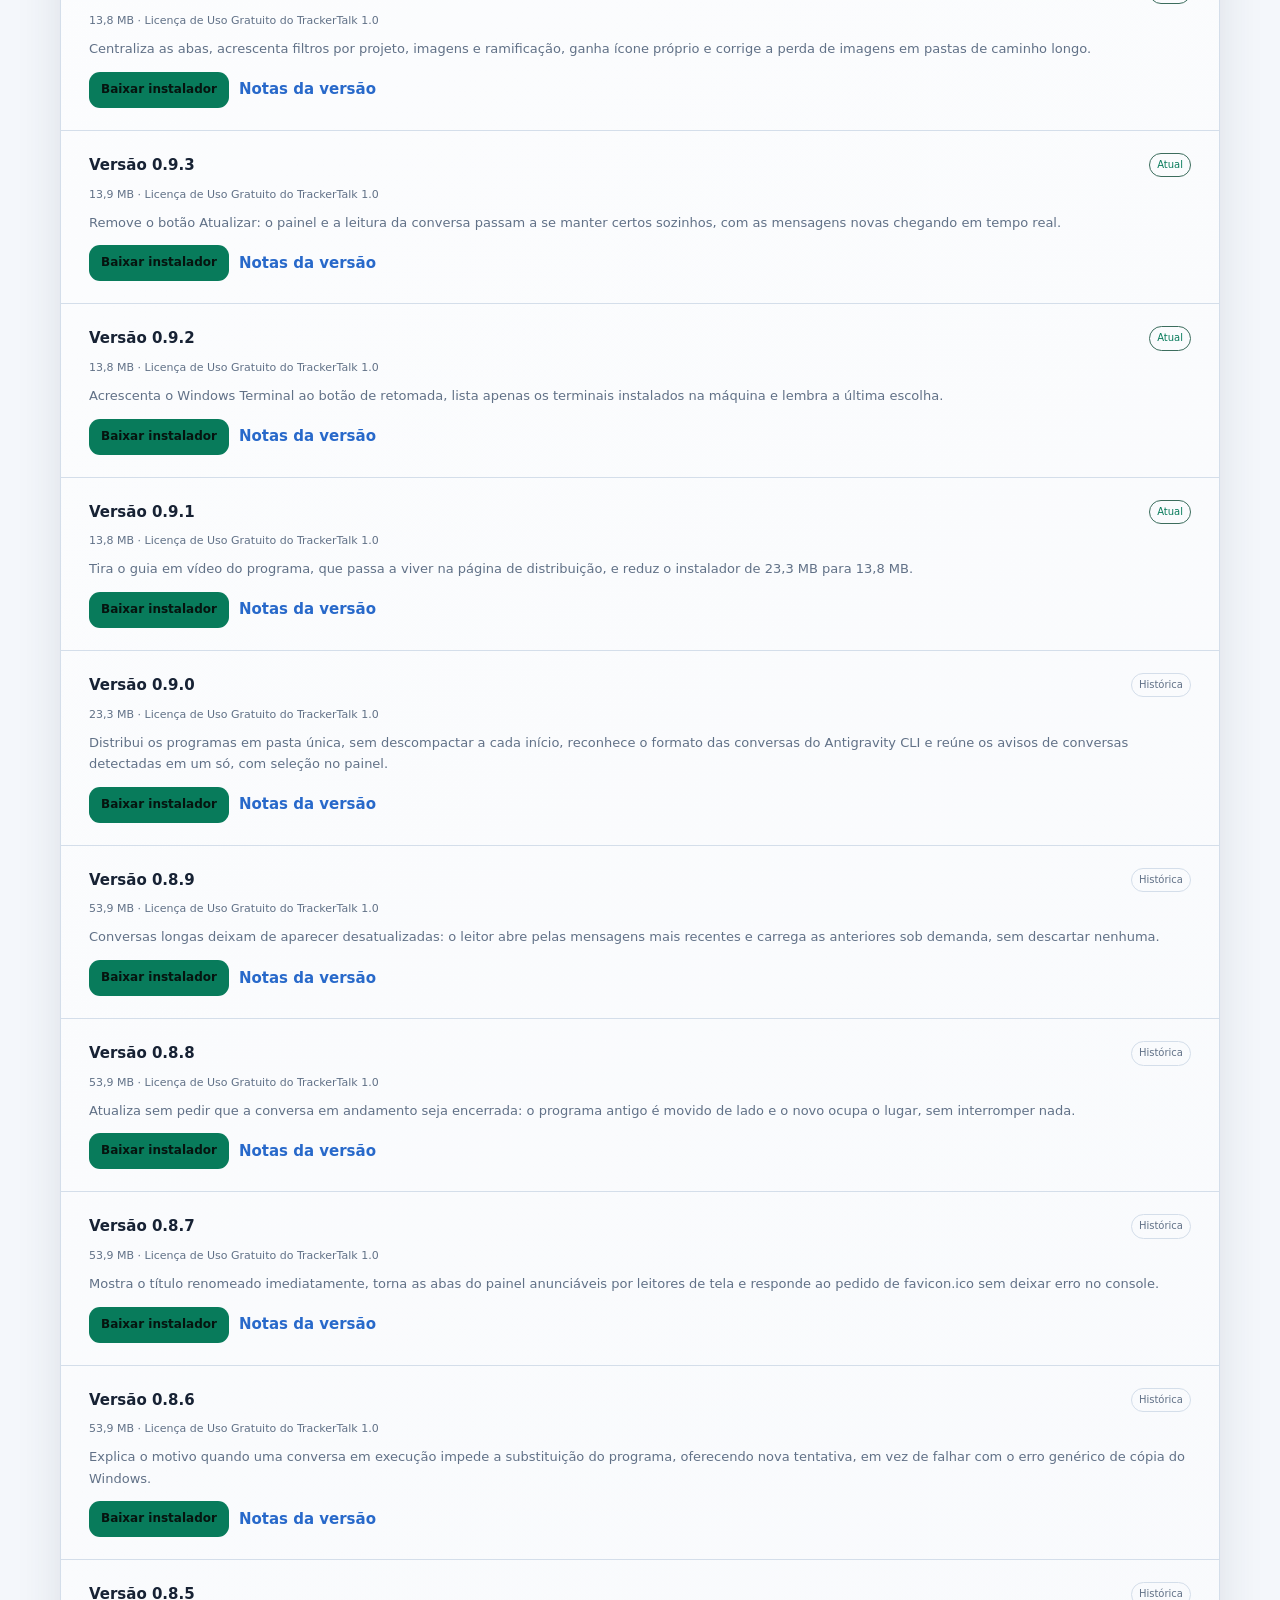
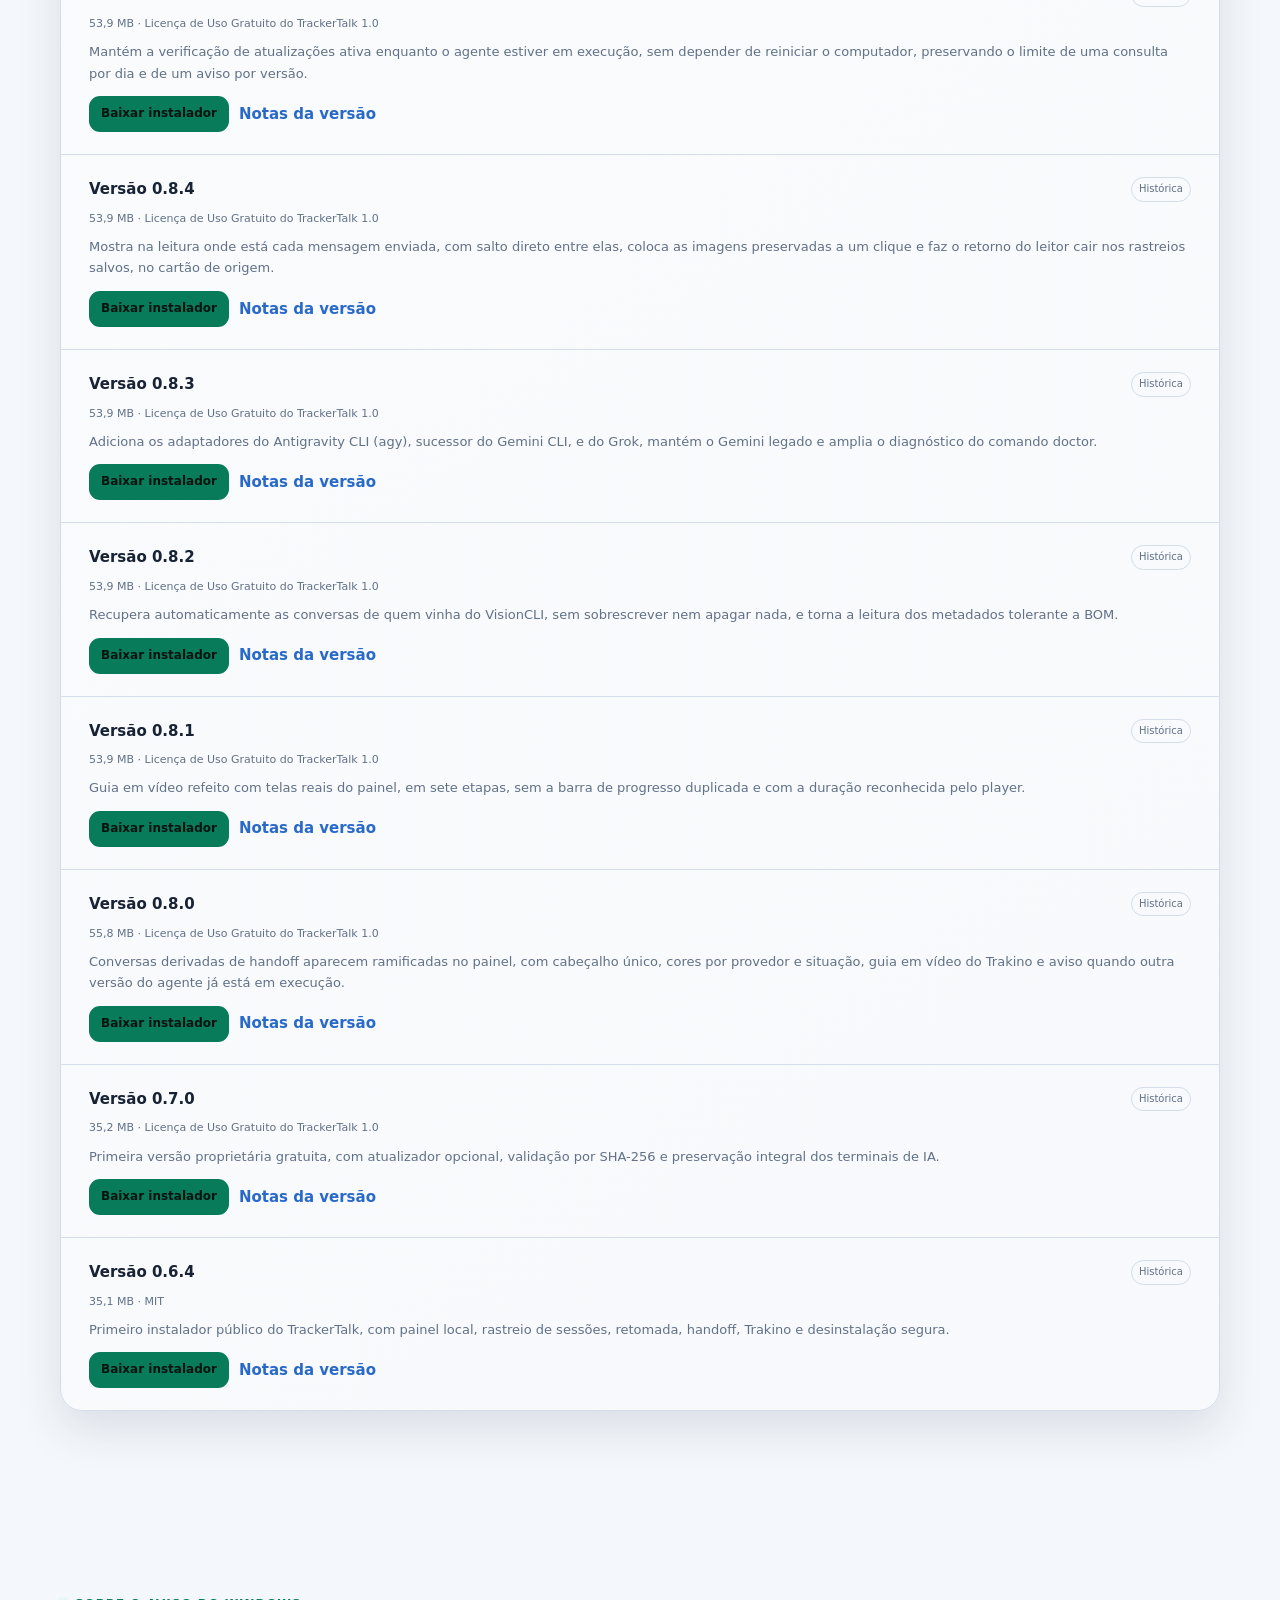
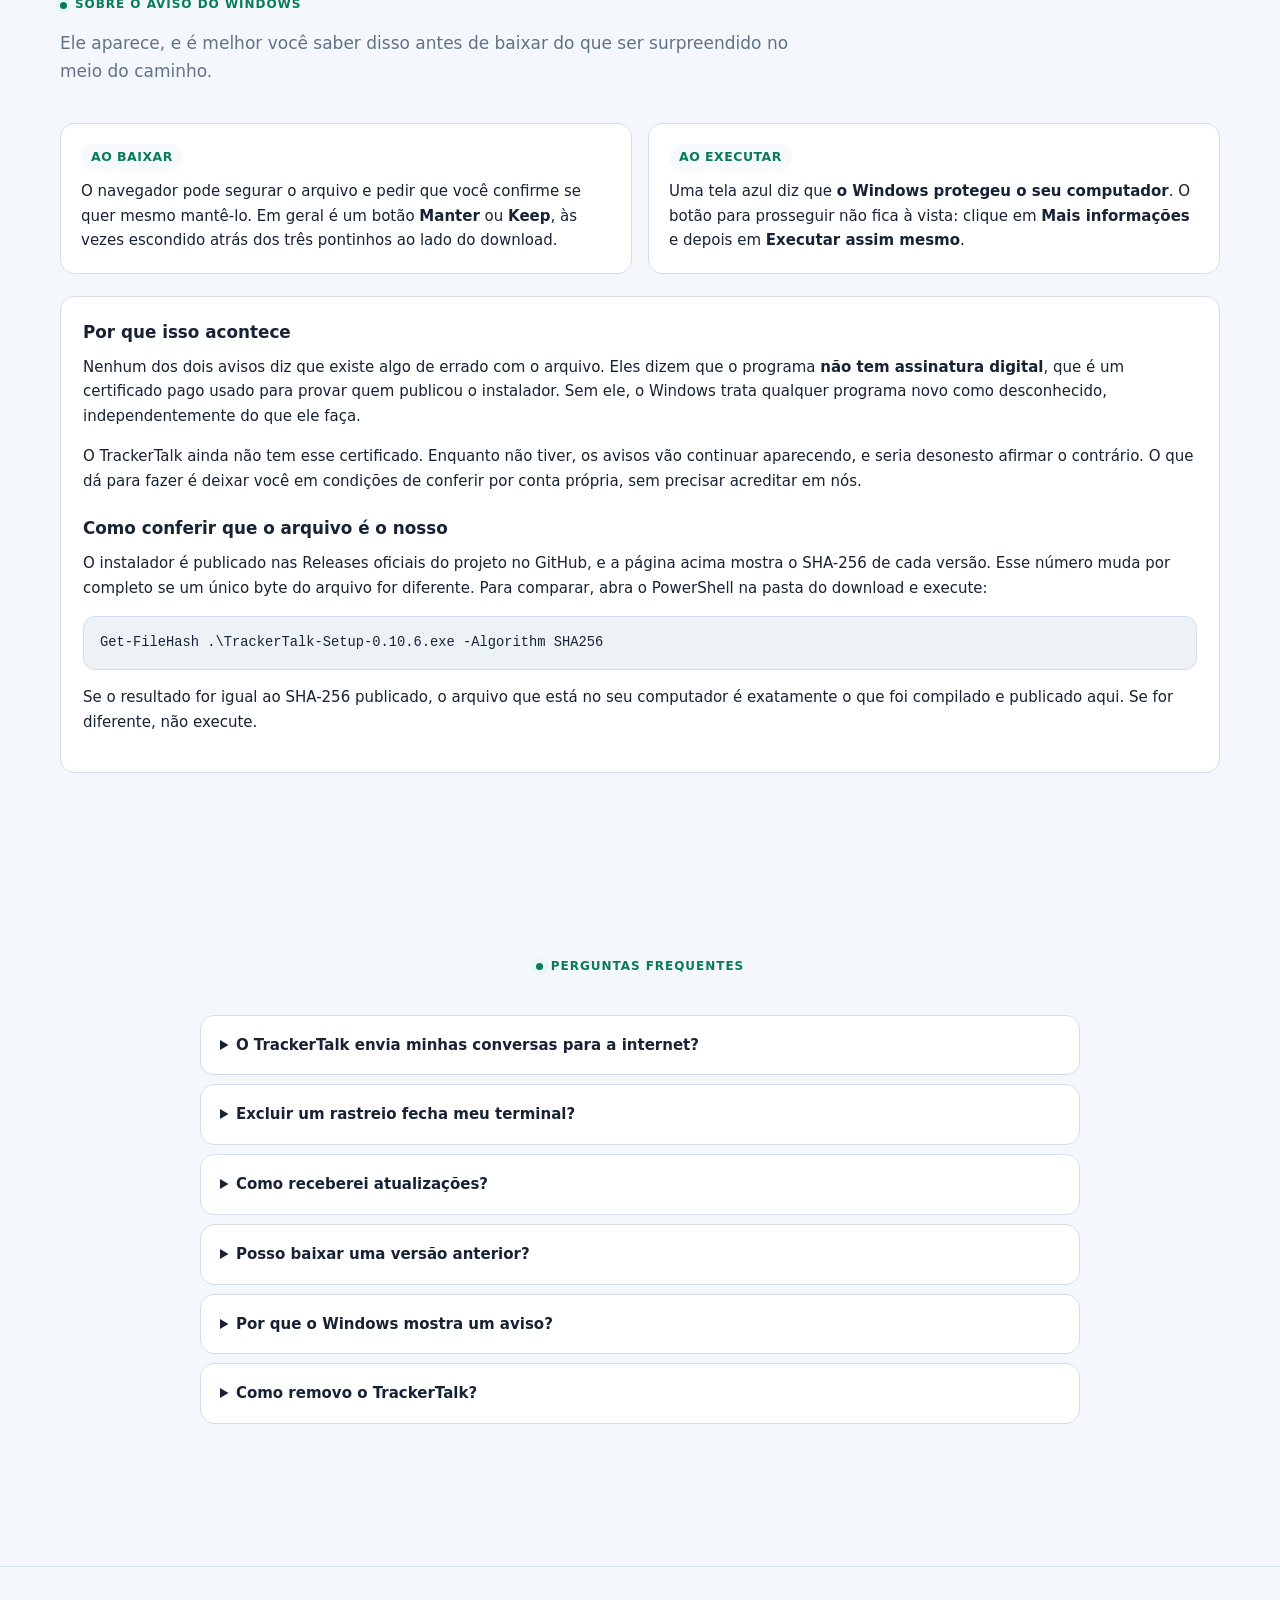
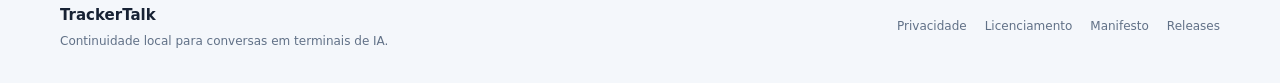
==== commit 62309d0b: "Publica a versão 0.10.6" ====
--- a/index.html
+++ b/index.html
@@ -52,7 +52,7 @@
           <a class="button" data-download href="https://github.com/PabloLino/TrackerTalk-Distribuicao/releases/latest">Baixar para Windows</a>
           <a class="button secondary" href="#como-funciona">Entender como funciona</a>
         </div>
-        <p class="download-meta">Versão <strong data-version>0.10.5</strong> · Windows 10/11 x64 · instalação por usuário</p>
+        <p class="download-meta">Versão <strong data-version>0.10.6</strong> · Windows 10/11 x64 · instalação por usuário</p>
         <p class="download-note">O Windows pede uma confirmação a mais. <a href="#aviso">Por quê</a></p>
         <ul class="trust-list" aria-label="Características">
           <li>Sem conta</li>
@@ -274,18 +274,18 @@
         <div class="current-release">
           <div>
             <span class="release-kicker">Versão estável atual</span>
-            <h3>TrackerTalk <span data-version>0.10.5</span></h3>
+            <h3>TrackerTalk <span data-version>0.10.6</span></h3>
             <p><span id="releaseSize">14,6 MB</span> · licença <span id="releaseLicense">proprietária gratuita</span></p>
           </div>
           <div class="release-current-actions">
             <a class="button" data-download href="https://github.com/PabloLino/TrackerTalk-Distribuicao/releases/latest">Baixar instalador</a>
-            <a id="releaseNotes" class="text-link" href="https://github.com/PabloLino/TrackerTalk-Distribuicao/releases/tag/v0.10.5">Ler notas da versão</a>
+            <a id="releaseNotes" class="text-link" href="https://github.com/PabloLino/TrackerTalk-Distribuicao/releases/tag/v0.10.6">Ler notas da versão</a>
             <span id="manifestStatus" class="manifest-status" aria-live="polite">Verificando catálogo…</span>
           </div>
         </div>
         <div class="hash-box">
           <span>SHA-256</span>
-          <code id="releaseHash">D957BFF5D72774E6BD16EB952801B949171BBC3996A1941BBF0136B632BAEACA</code>
+          <code id="releaseHash">ABC1B06BE48C26EB896FE2DEFE3B1859424A72140B44E99F5776AC192431B24C</code>
           <div>
             <button id="copyHash" class="copy-button" type="button">Copiar</button>
             <span id="copyStatus" class="copy-status" aria-live="polite"></span>
@@ -318,7 +318,7 @@
         <p>O TrackerTalk ainda não tem esse certificado. Enquanto não tiver, os avisos vão continuar aparecendo, e seria desonesto afirmar o contrário. O que dá para fazer é deixar você em condições de conferir por conta própria, sem precisar acreditar em nós.</p>
         <h3>Como conferir que o arquivo é o nosso</h3>
         <p>O instalador é publicado nas Releases oficiais do projeto no GitHub, e a página acima mostra o SHA-256 de cada versão. Esse número muda por completo se um único byte do arquivo for diferente. Para comparar, abra o PowerShell na pasta do download e execute:</p>
-        <pre class="warning-code"><code>Get-FileHash .\TrackerTalk-Setup-<span data-version>0.10.5</span>.exe -Algorithm SHA256</code></pre>
+        <pre class="warning-code"><code>Get-FileHash .\TrackerTalk-Setup-<span data-version>0.10.6</span>.exe -Algorithm SHA256</code></pre>
         <p>Se o resultado for igual ao SHA-256 publicado, o arquivo que está no seu computador é exatamente o que foi compilado e publicado aqui. Se for diferente, não execute.</p>
       </div>
     </section>
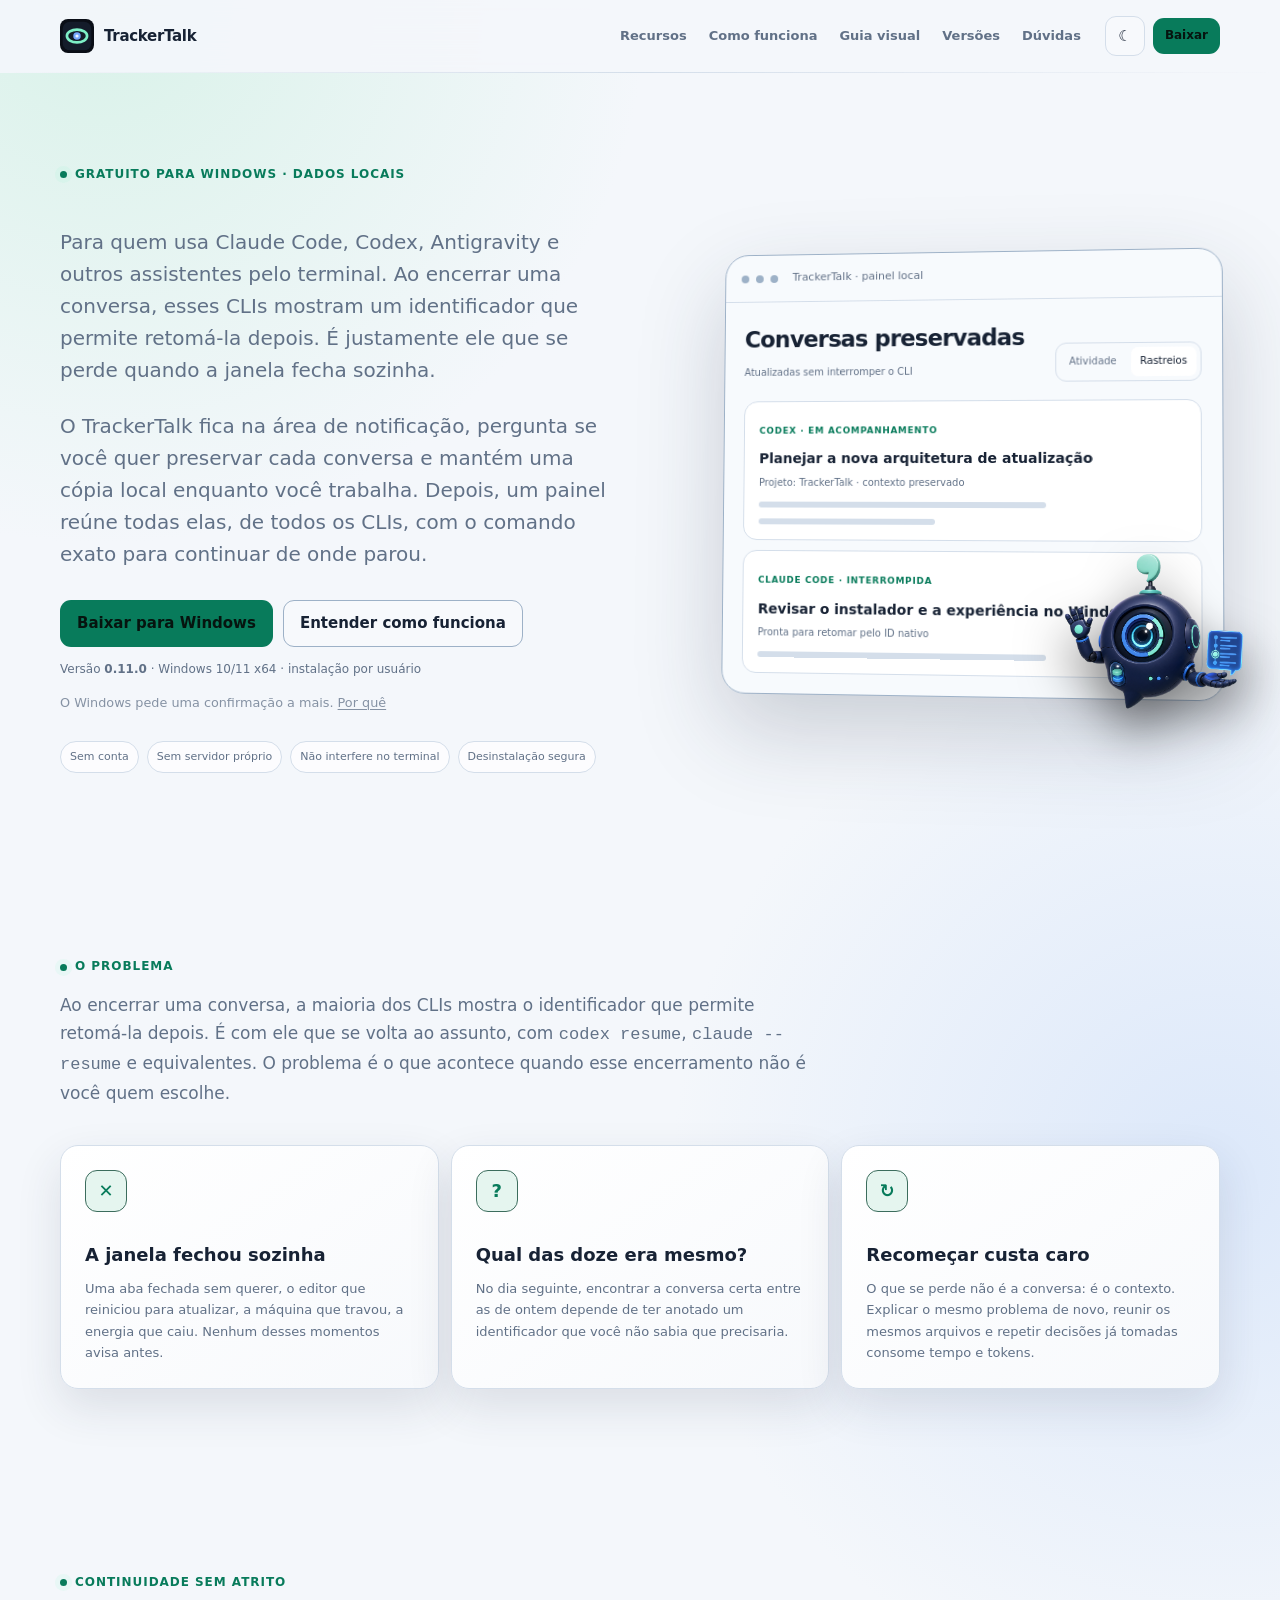
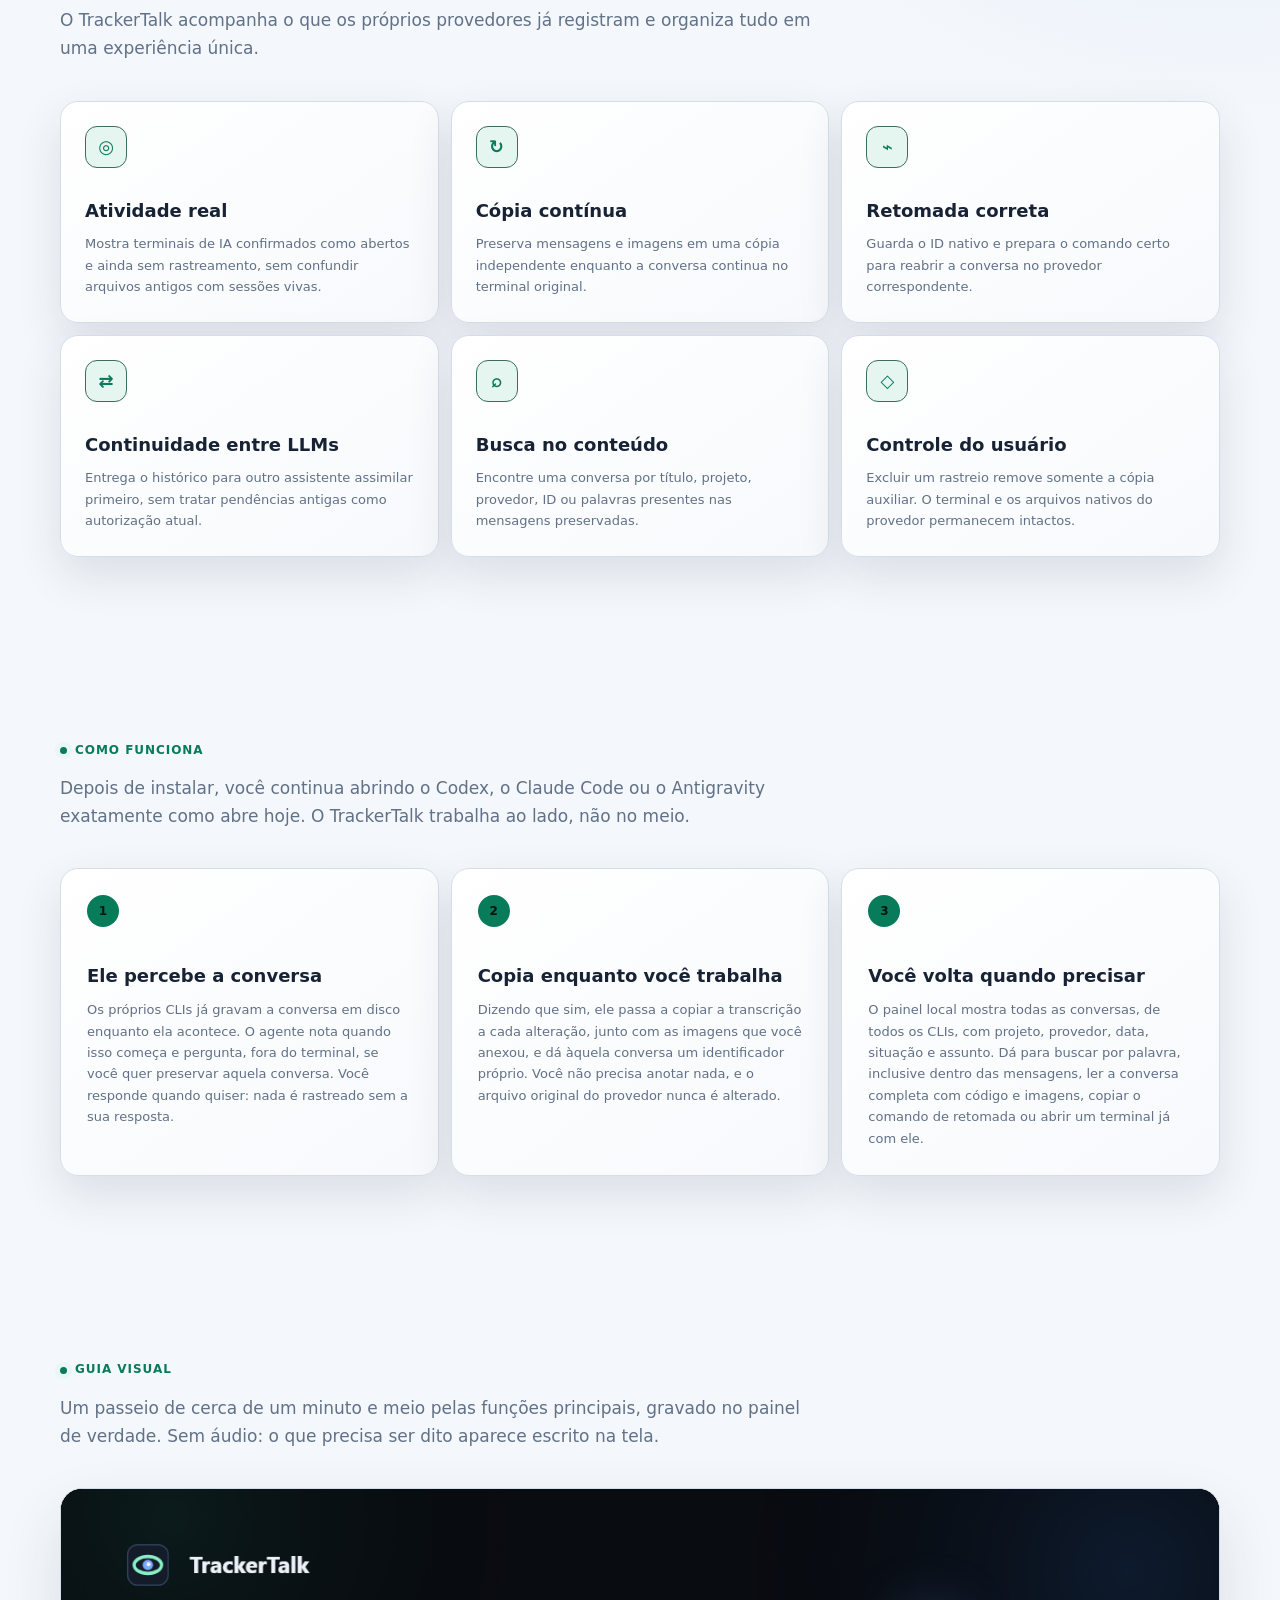
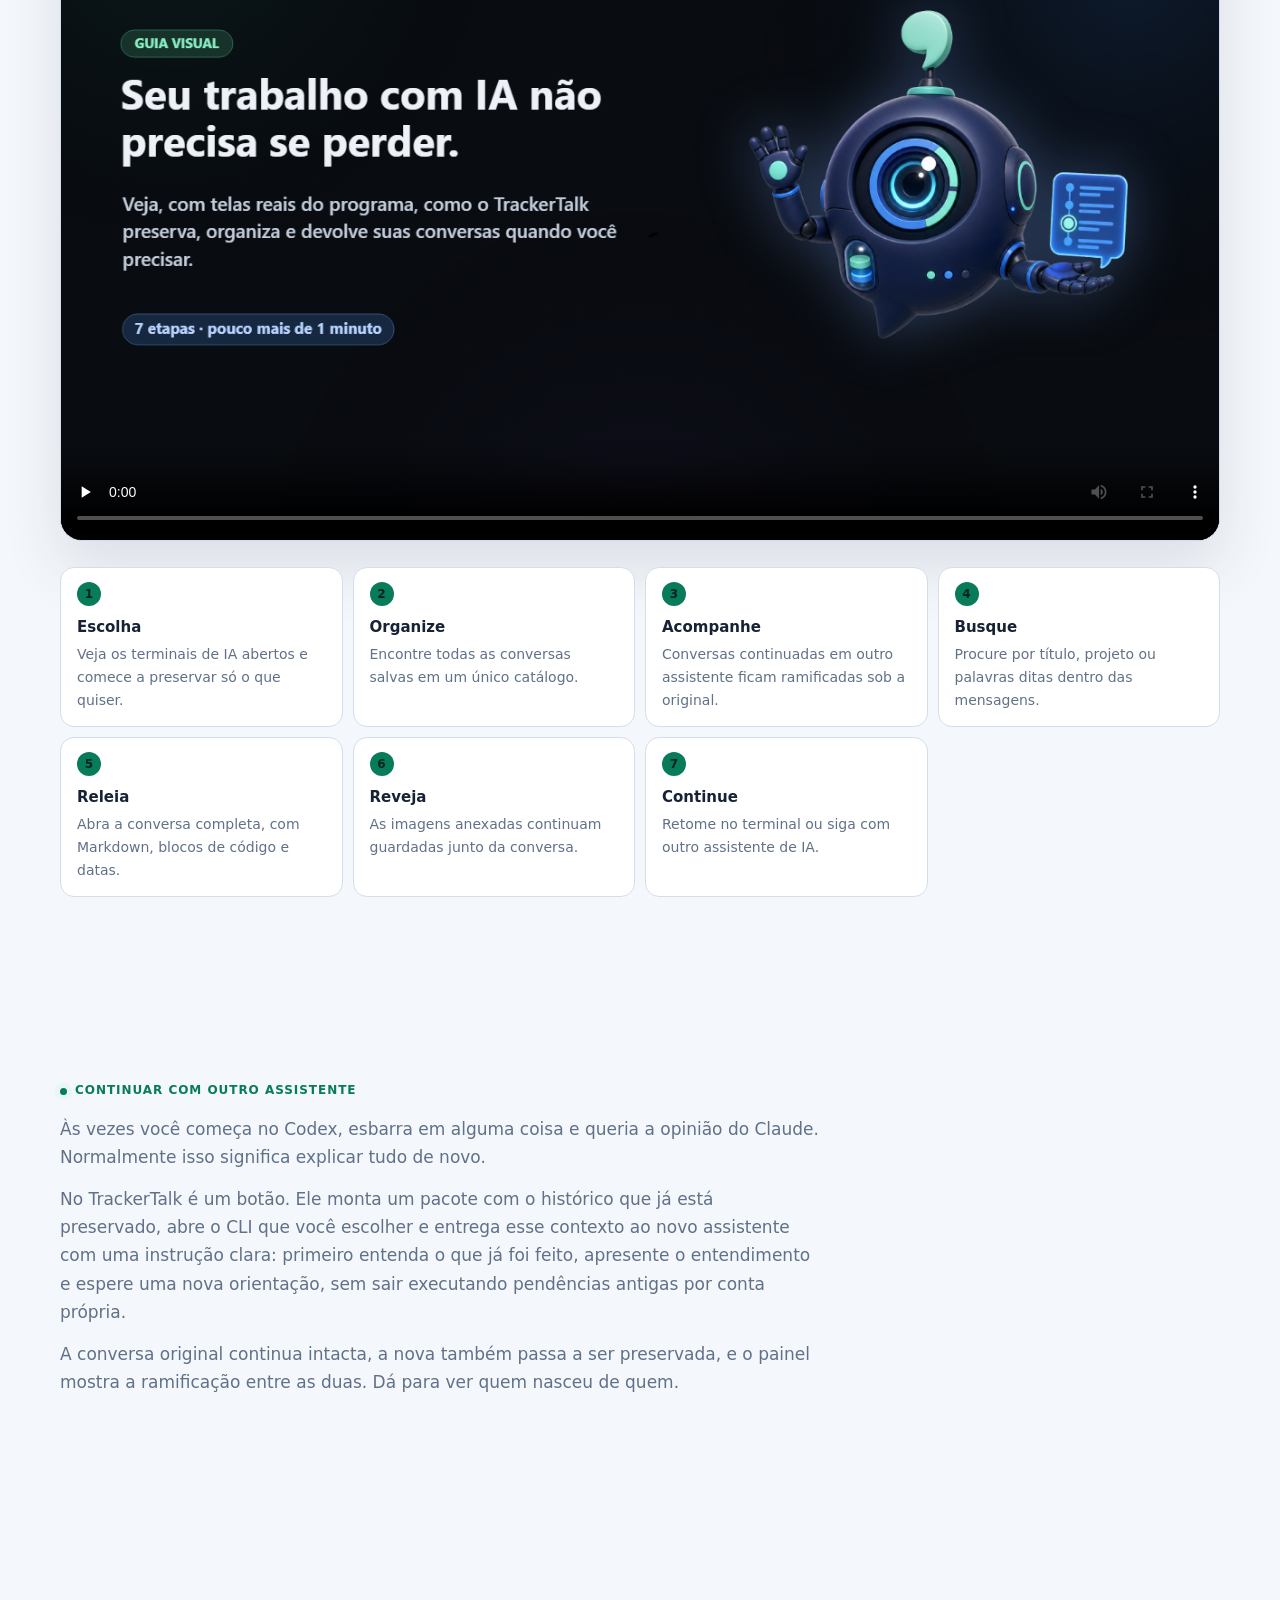
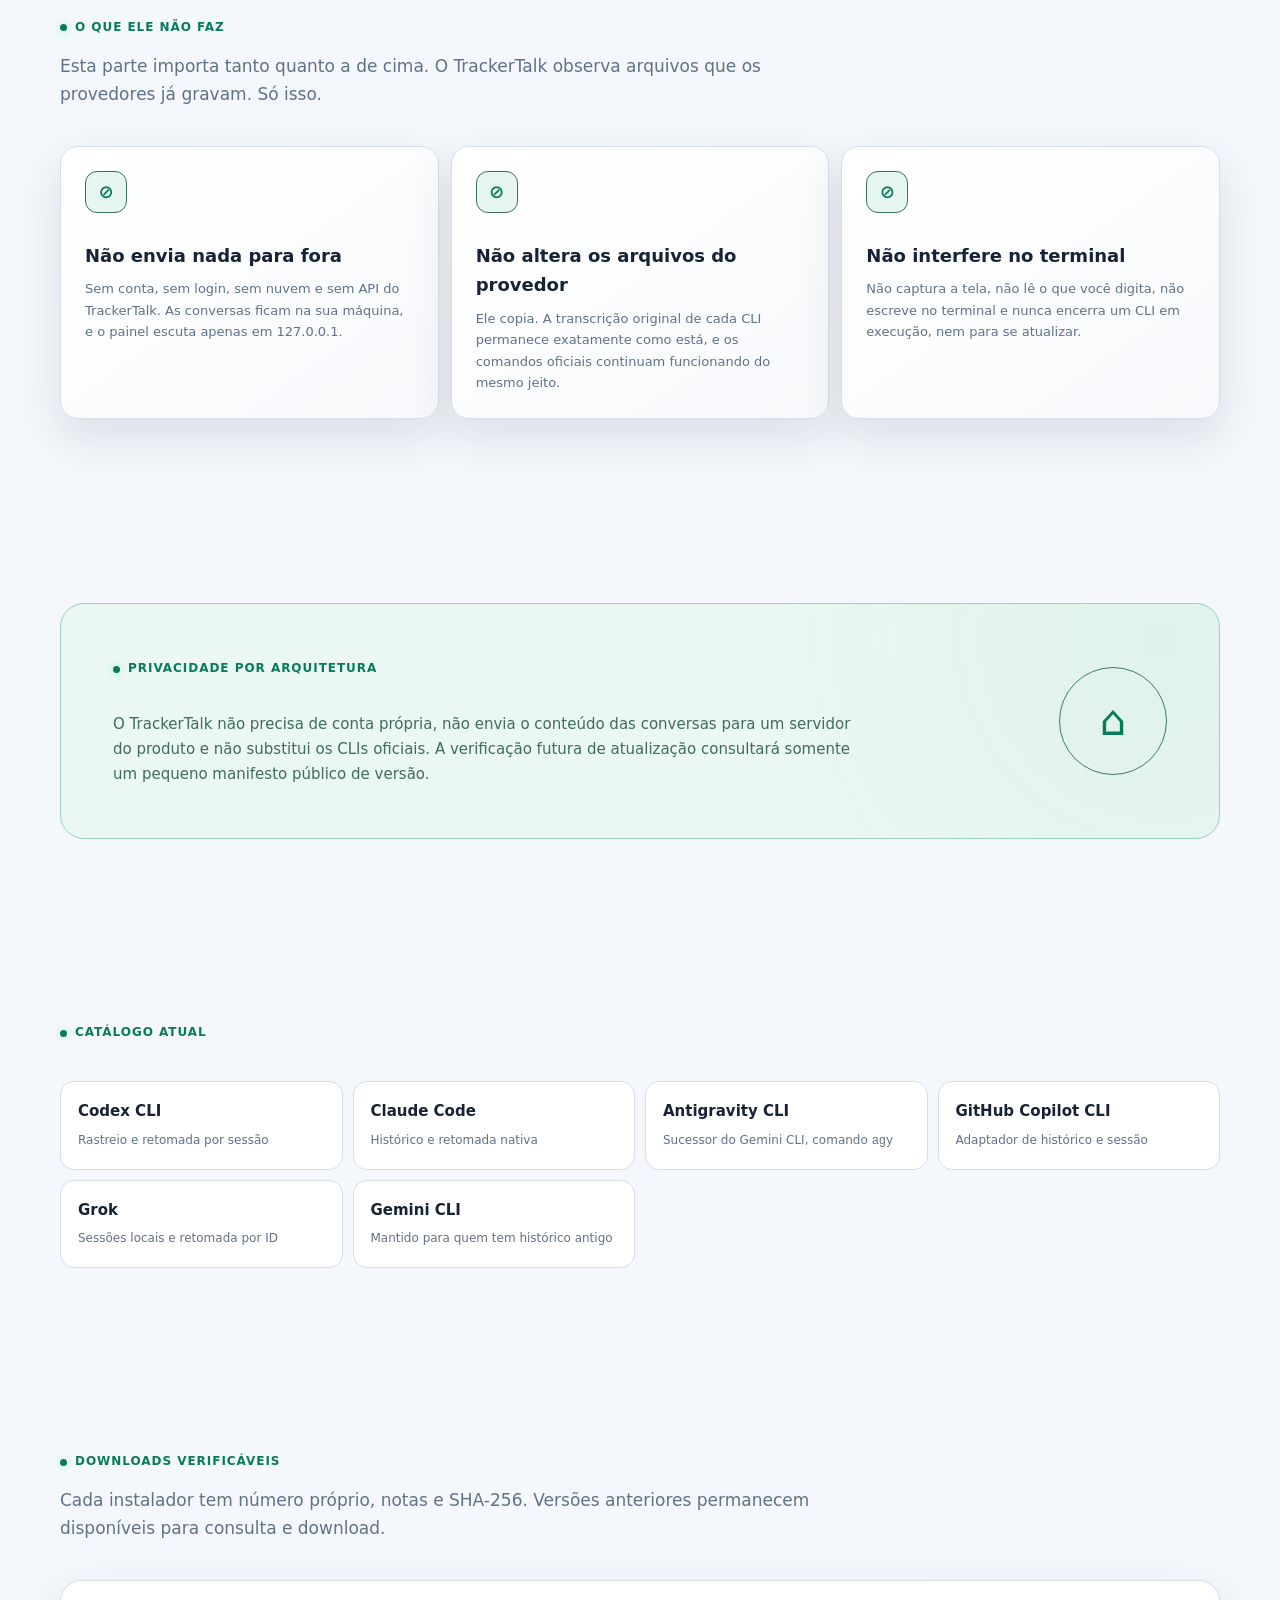
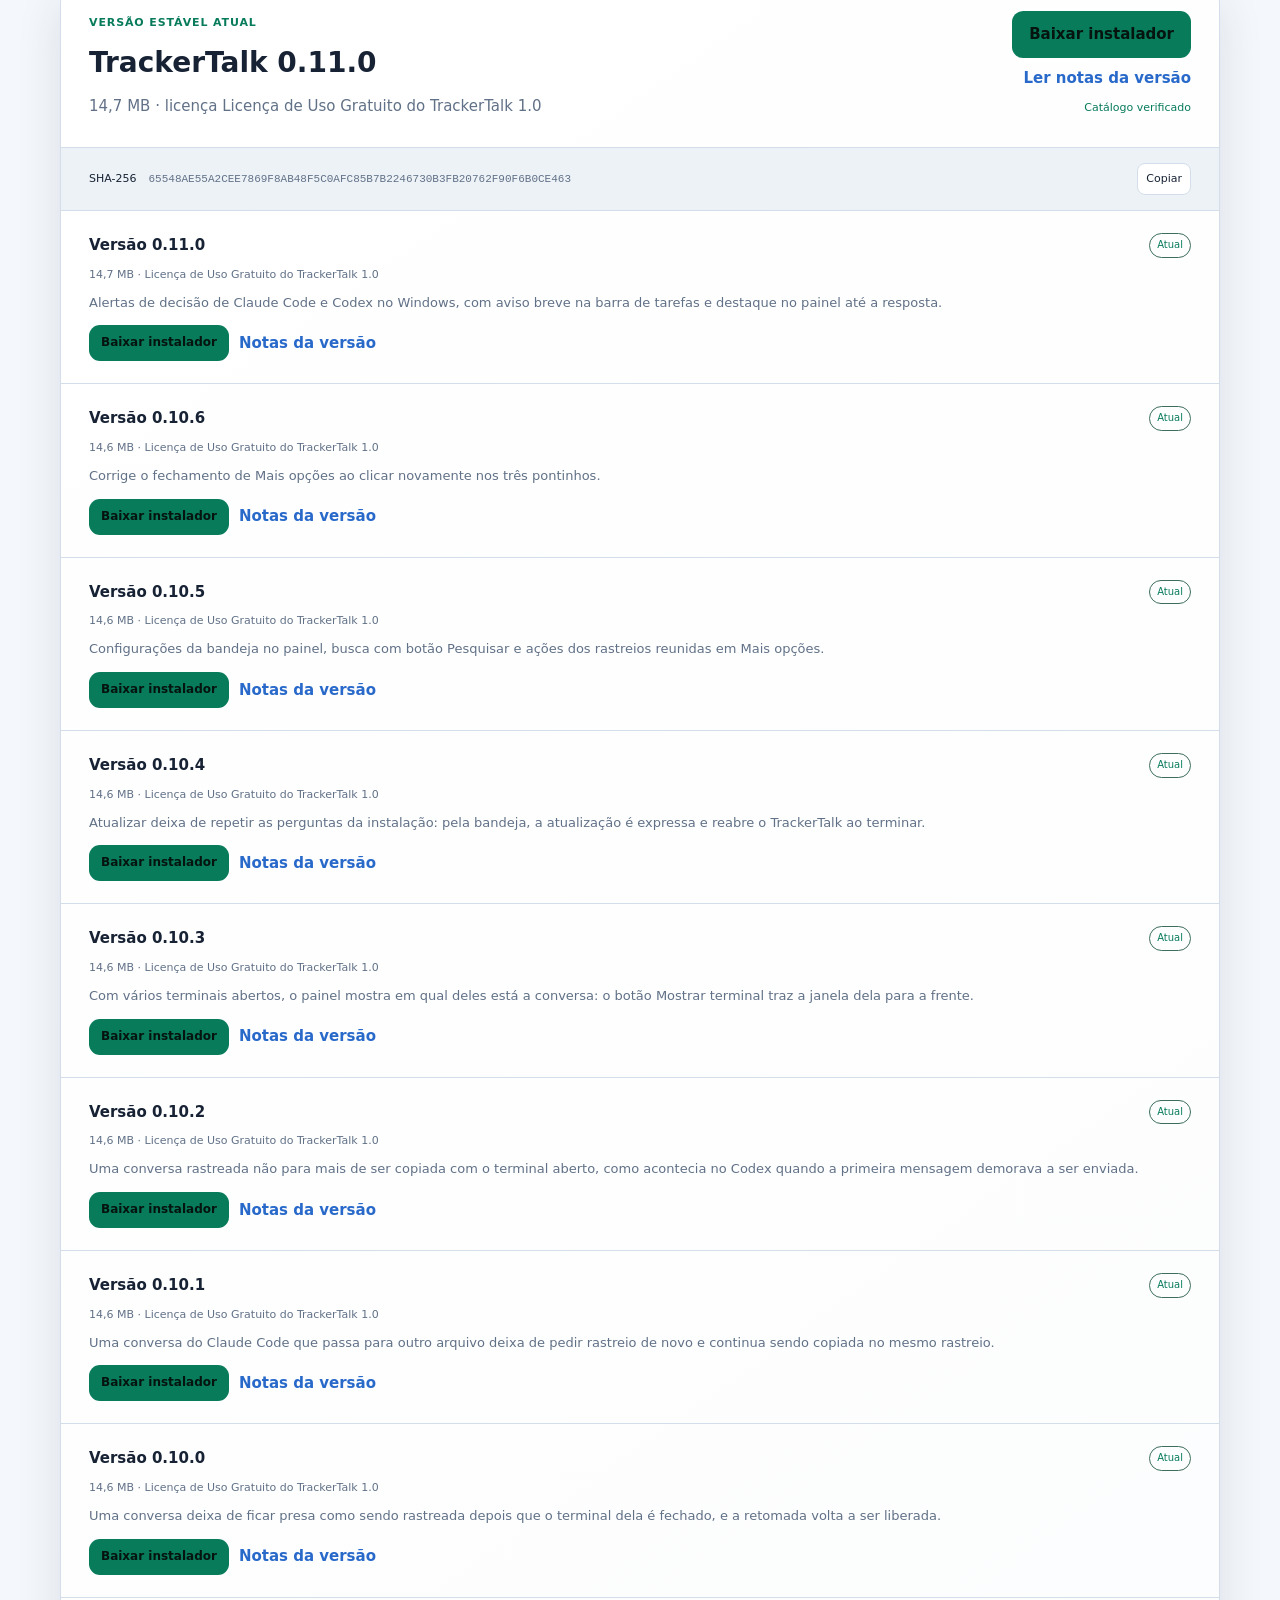
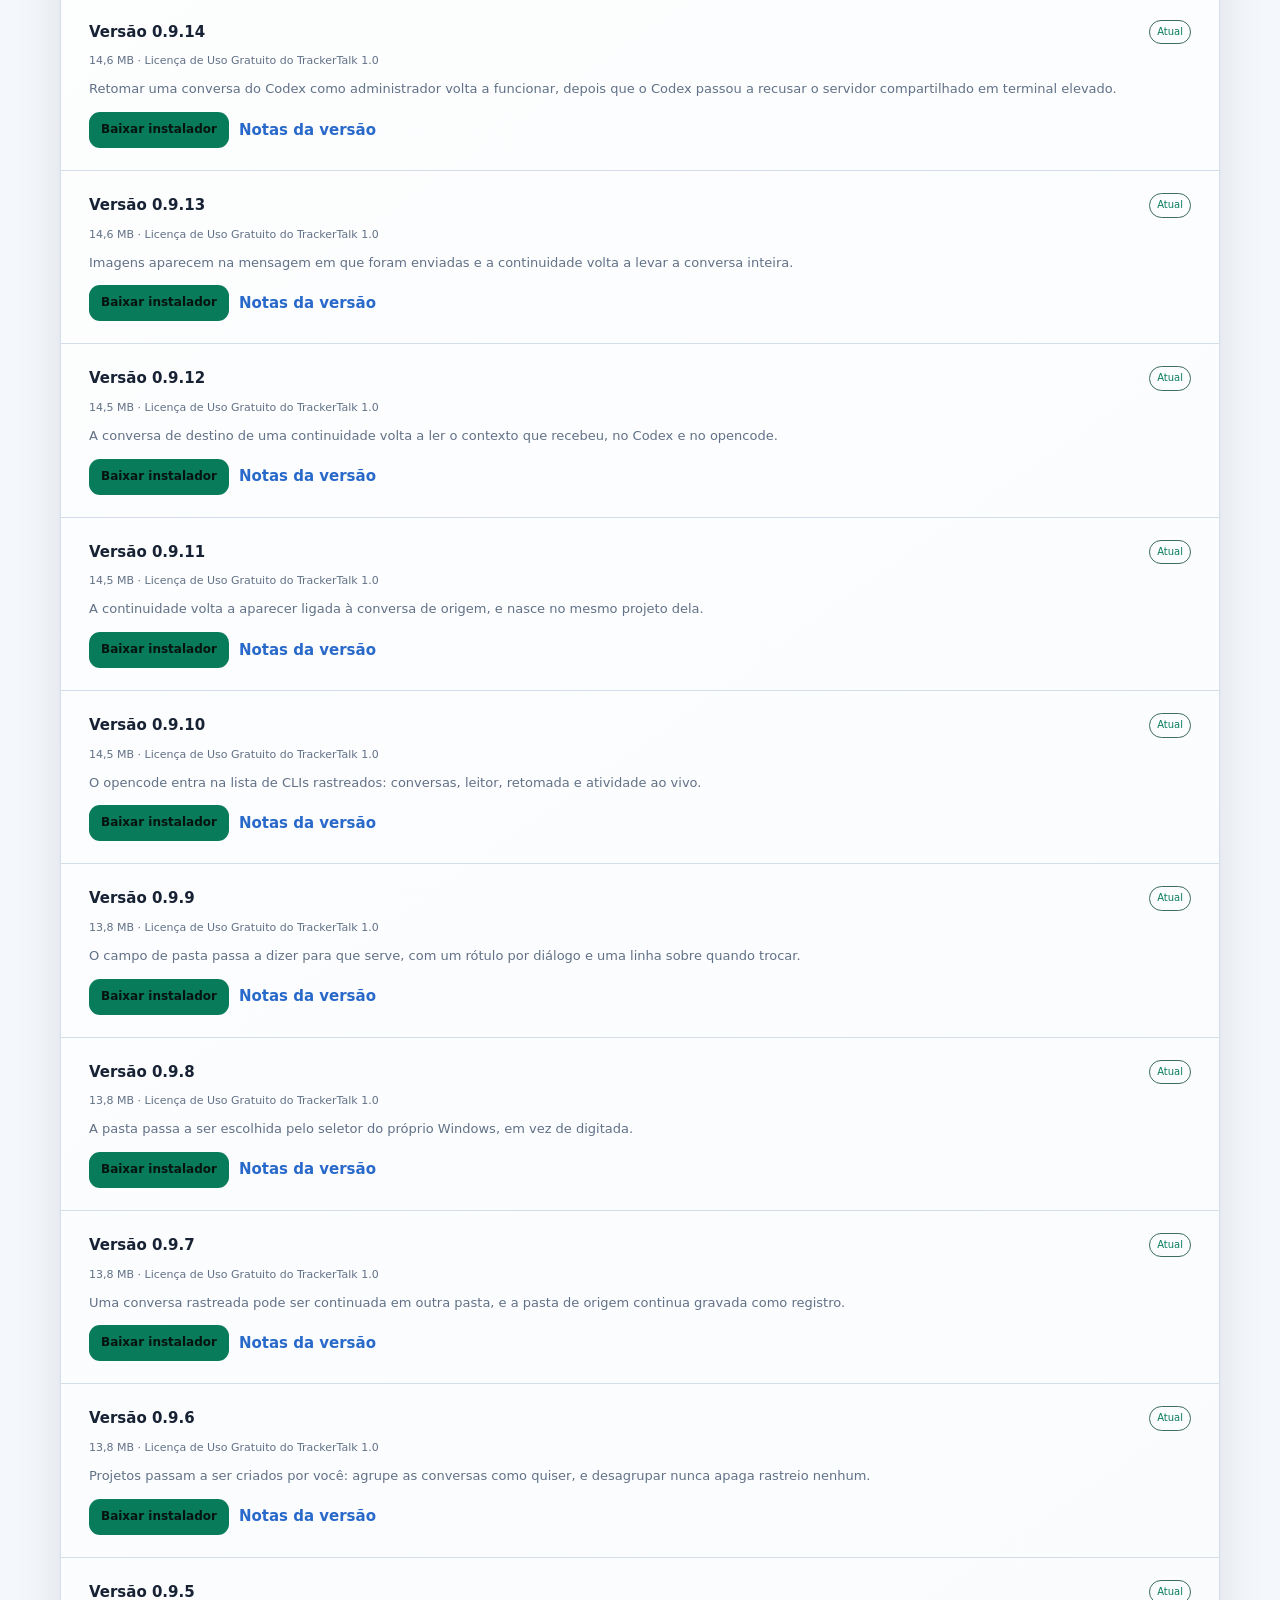
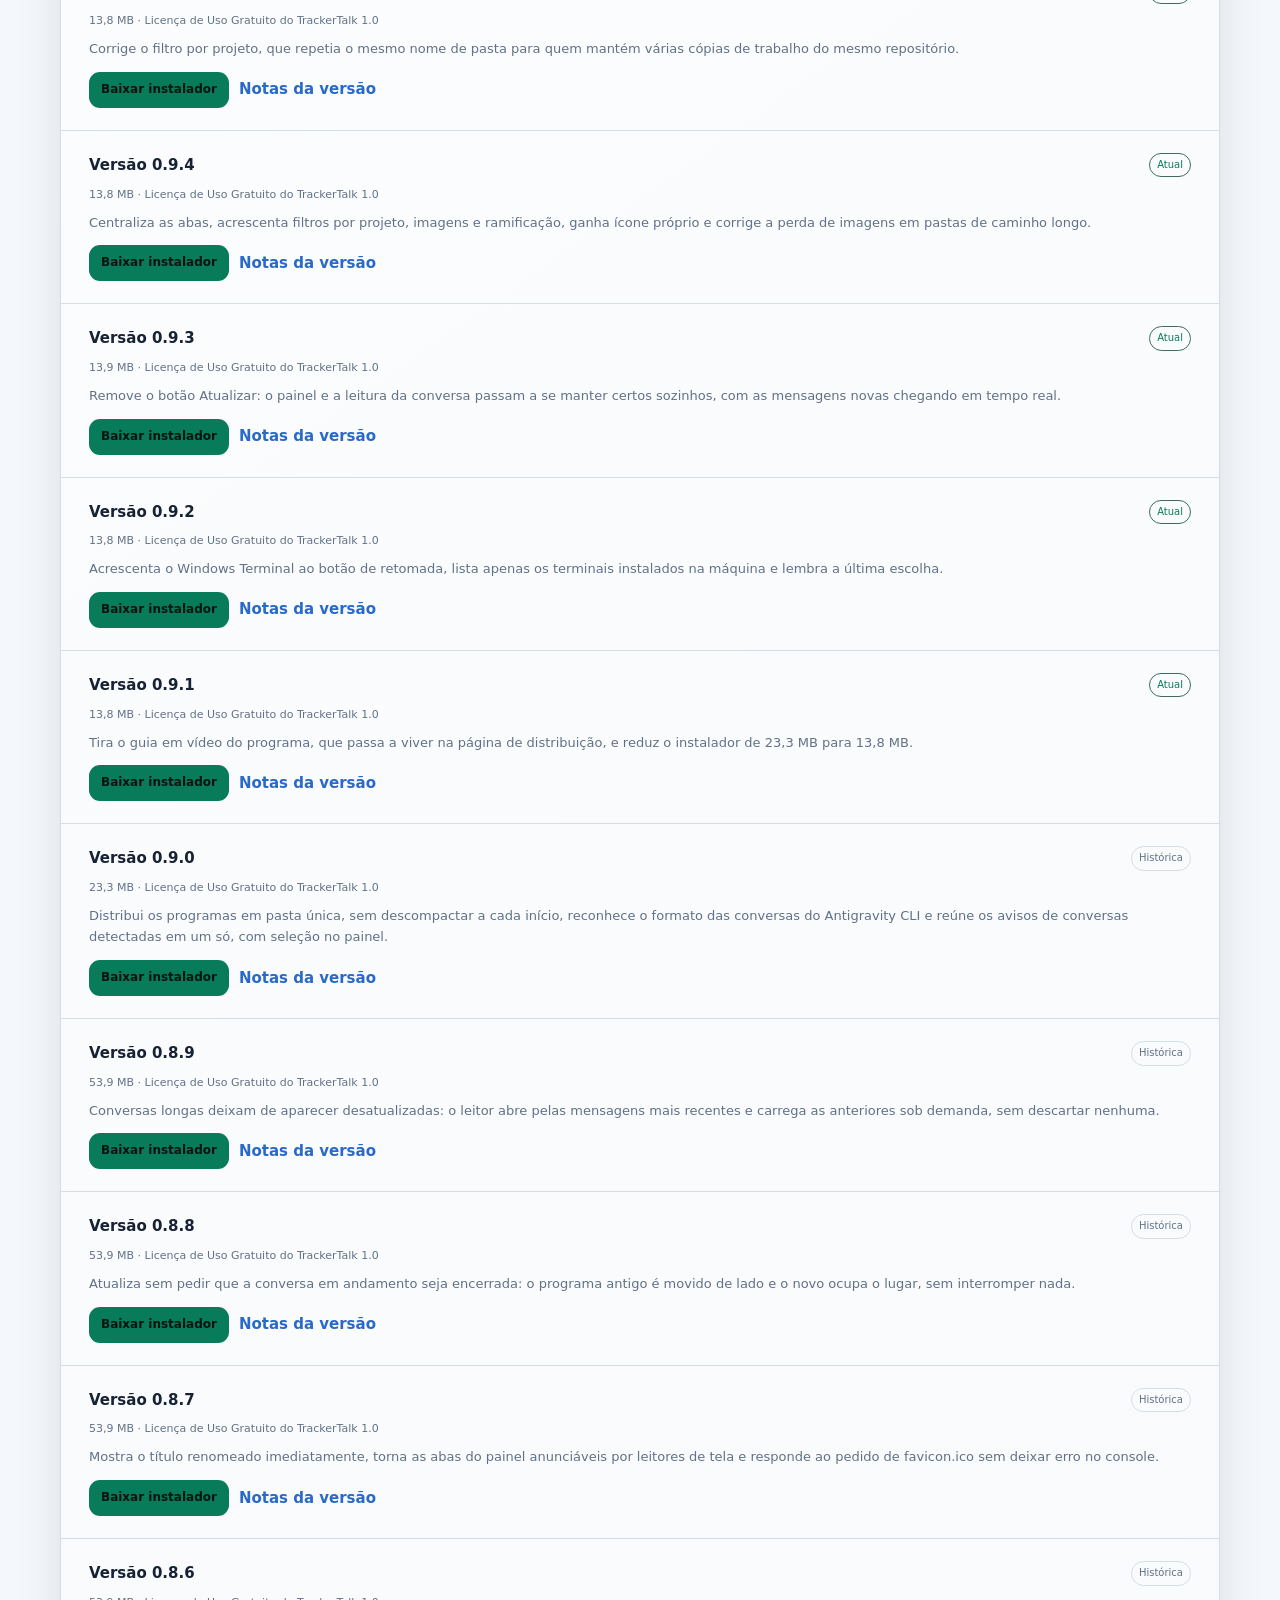
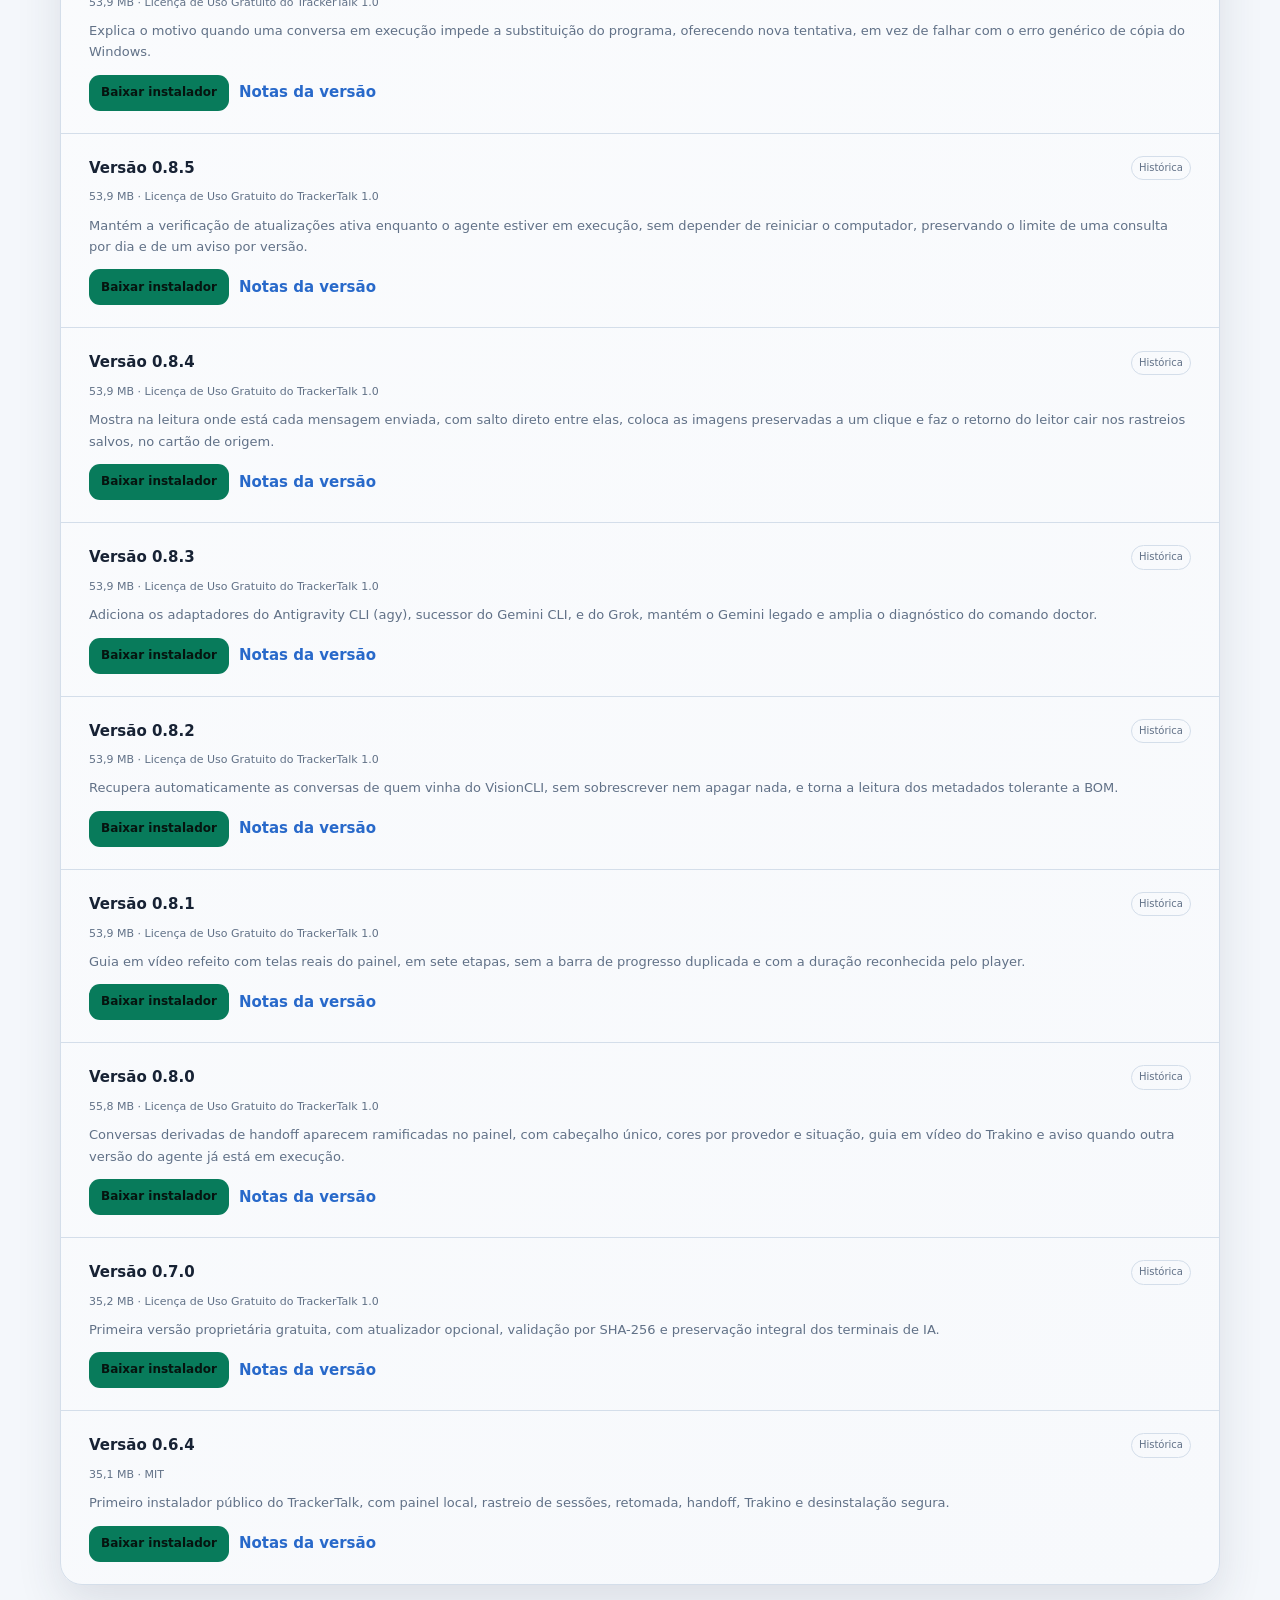
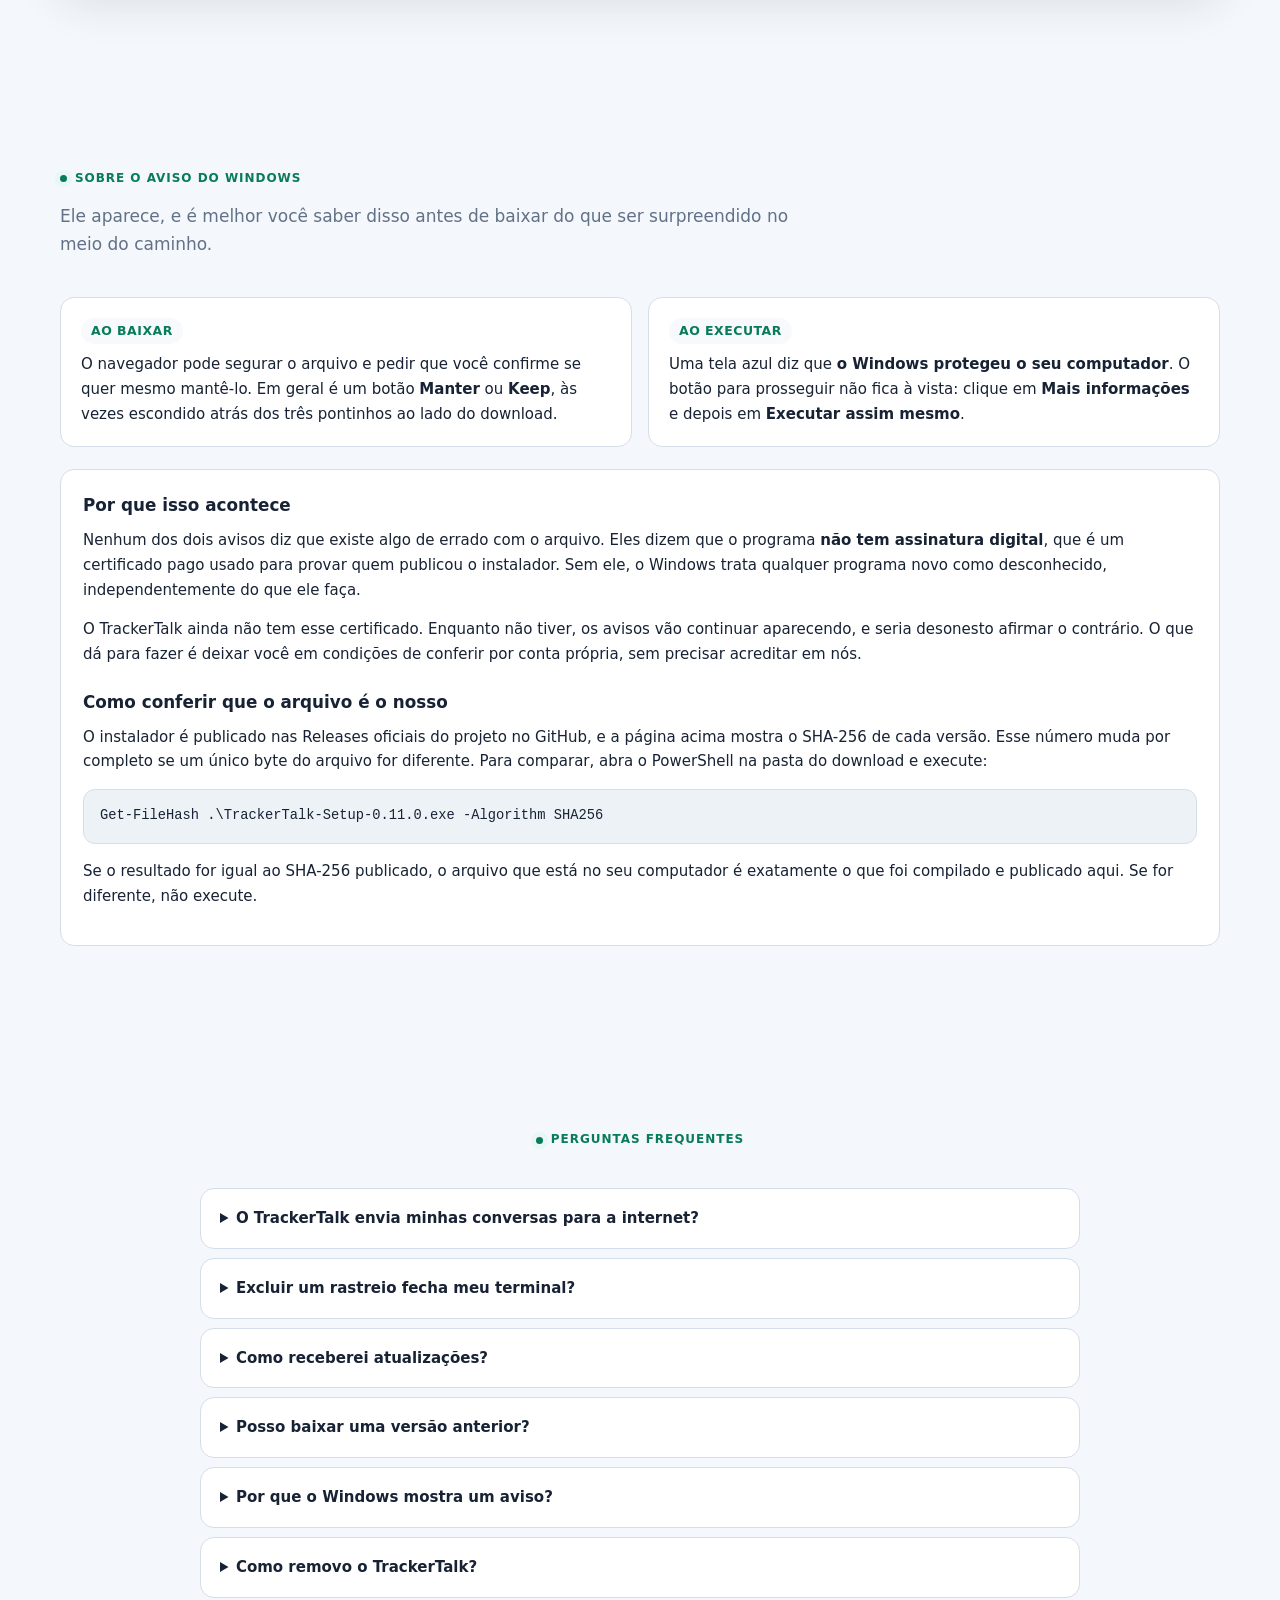
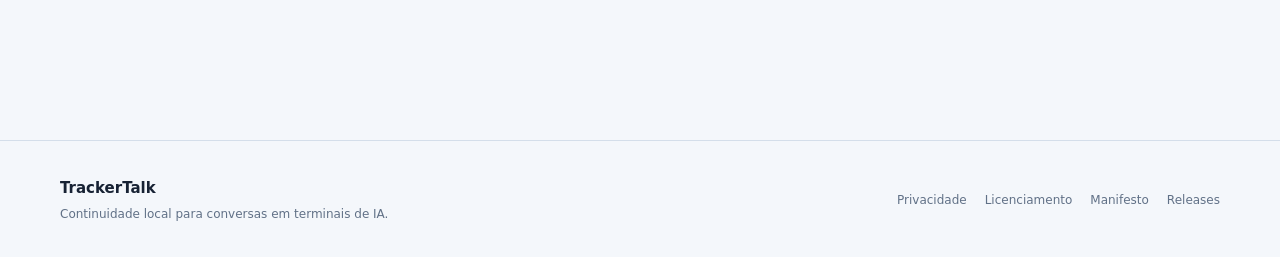
==== commit 22bf999f: "Publica a versão 0.11.0" ====
--- a/index.html
+++ b/index.html
@@ -52,7 +52,7 @@
           <a class="button" data-download href="https://github.com/PabloLino/TrackerTalk-Distribuicao/releases/latest">Baixar para Windows</a>
           <a class="button secondary" href="#como-funciona">Entender como funciona</a>
         </div>
-        <p class="download-meta">Versão <strong data-version>0.10.6</strong> · Windows 10/11 x64 · instalação por usuário</p>
+        <p class="download-meta">Versão <strong data-version>0.11.0</strong> · Windows 10/11 x64 · instalação por usuário</p>
         <p class="download-note">O Windows pede uma confirmação a mais. <a href="#aviso">Por quê</a></p>
         <ul class="trust-list" aria-label="Características">
           <li>Sem conta</li>
@@ -274,18 +274,18 @@
         <div class="current-release">
           <div>
             <span class="release-kicker">Versão estável atual</span>
-            <h3>TrackerTalk <span data-version>0.10.6</span></h3>
-            <p><span id="releaseSize">14,6 MB</span> · licença <span id="releaseLicense">proprietária gratuita</span></p>
+            <h3>TrackerTalk <span data-version>0.11.0</span></h3>
+            <p><span id="releaseSize">14,7 MB</span> · licença <span id="releaseLicense">proprietária gratuita</span></p>
           </div>
           <div class="release-current-actions">
             <a class="button" data-download href="https://github.com/PabloLino/TrackerTalk-Distribuicao/releases/latest">Baixar instalador</a>
-            <a id="releaseNotes" class="text-link" href="https://github.com/PabloLino/TrackerTalk-Distribuicao/releases/tag/v0.10.6">Ler notas da versão</a>
+            <a id="releaseNotes" class="text-link" href="https://github.com/PabloLino/TrackerTalk-Distribuicao/releases/tag/v0.11.0">Ler notas da versão</a>
             <span id="manifestStatus" class="manifest-status" aria-live="polite">Verificando catálogo…</span>
           </div>
         </div>
         <div class="hash-box">
           <span>SHA-256</span>
-          <code id="releaseHash">ABC1B06BE48C26EB896FE2DEFE3B1859424A72140B44E99F5776AC192431B24C</code>
+          <code id="releaseHash">65548AE55A2CEE7869F8AB48F5C0AFC85B7B2246730B3FB20762F90F6B0CE463</code>
           <div>
             <button id="copyHash" class="copy-button" type="button">Copiar</button>
             <span id="copyStatus" class="copy-status" aria-live="polite"></span>
@@ -318,7 +318,7 @@
         <p>O TrackerTalk ainda não tem esse certificado. Enquanto não tiver, os avisos vão continuar aparecendo, e seria desonesto afirmar o contrário. O que dá para fazer é deixar você em condições de conferir por conta própria, sem precisar acreditar em nós.</p>
         <h3>Como conferir que o arquivo é o nosso</h3>
         <p>O instalador é publicado nas Releases oficiais do projeto no GitHub, e a página acima mostra o SHA-256 de cada versão. Esse número muda por completo se um único byte do arquivo for diferente. Para comparar, abra o PowerShell na pasta do download e execute:</p>
-        <pre class="warning-code"><code>Get-FileHash .\TrackerTalk-Setup-<span data-version>0.10.6</span>.exe -Algorithm SHA256</code></pre>
+        <pre class="warning-code"><code>Get-FileHash .\TrackerTalk-Setup-<span data-version>0.11.0</span>.exe -Algorithm SHA256</code></pre>
         <p>Se o resultado for igual ao SHA-256 publicado, o arquivo que está no seu computador é exatamente o que foi compilado e publicado aqui. Se for diferente, não execute.</p>
       </div>
     </section>
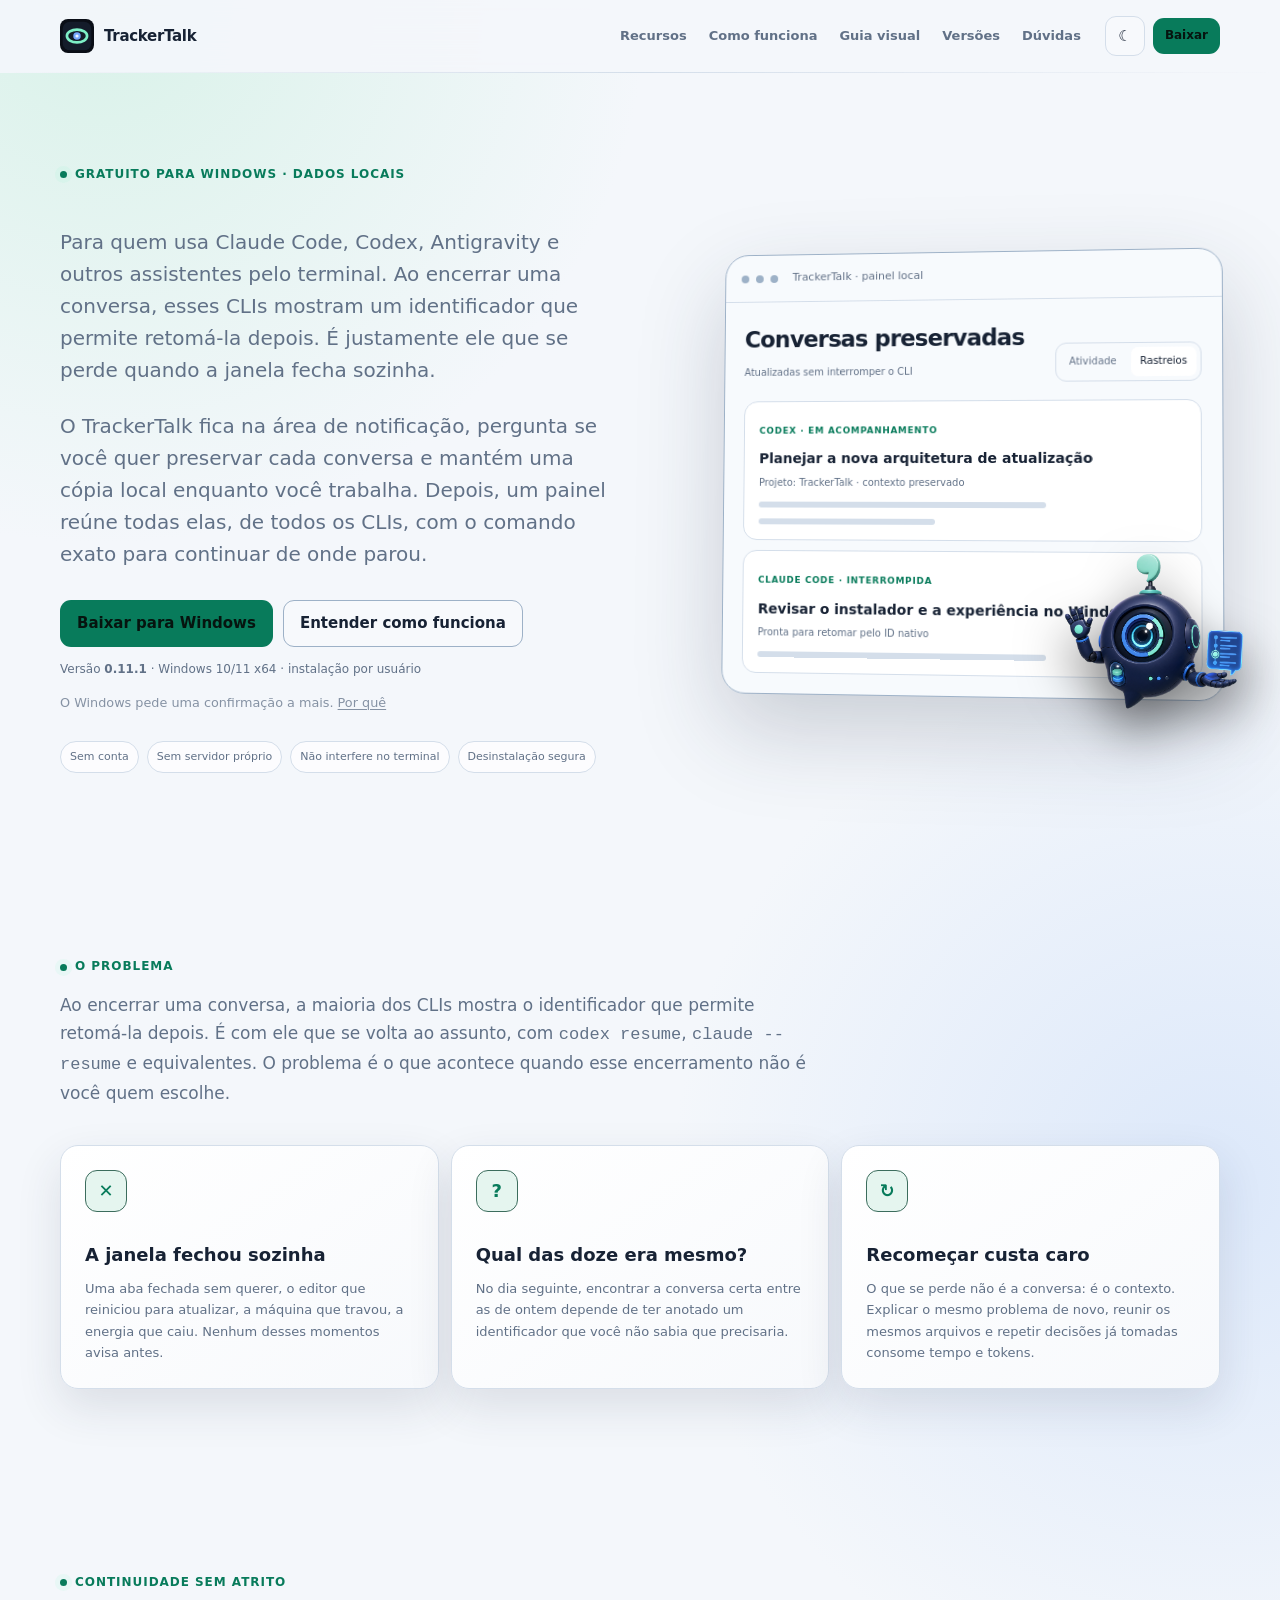
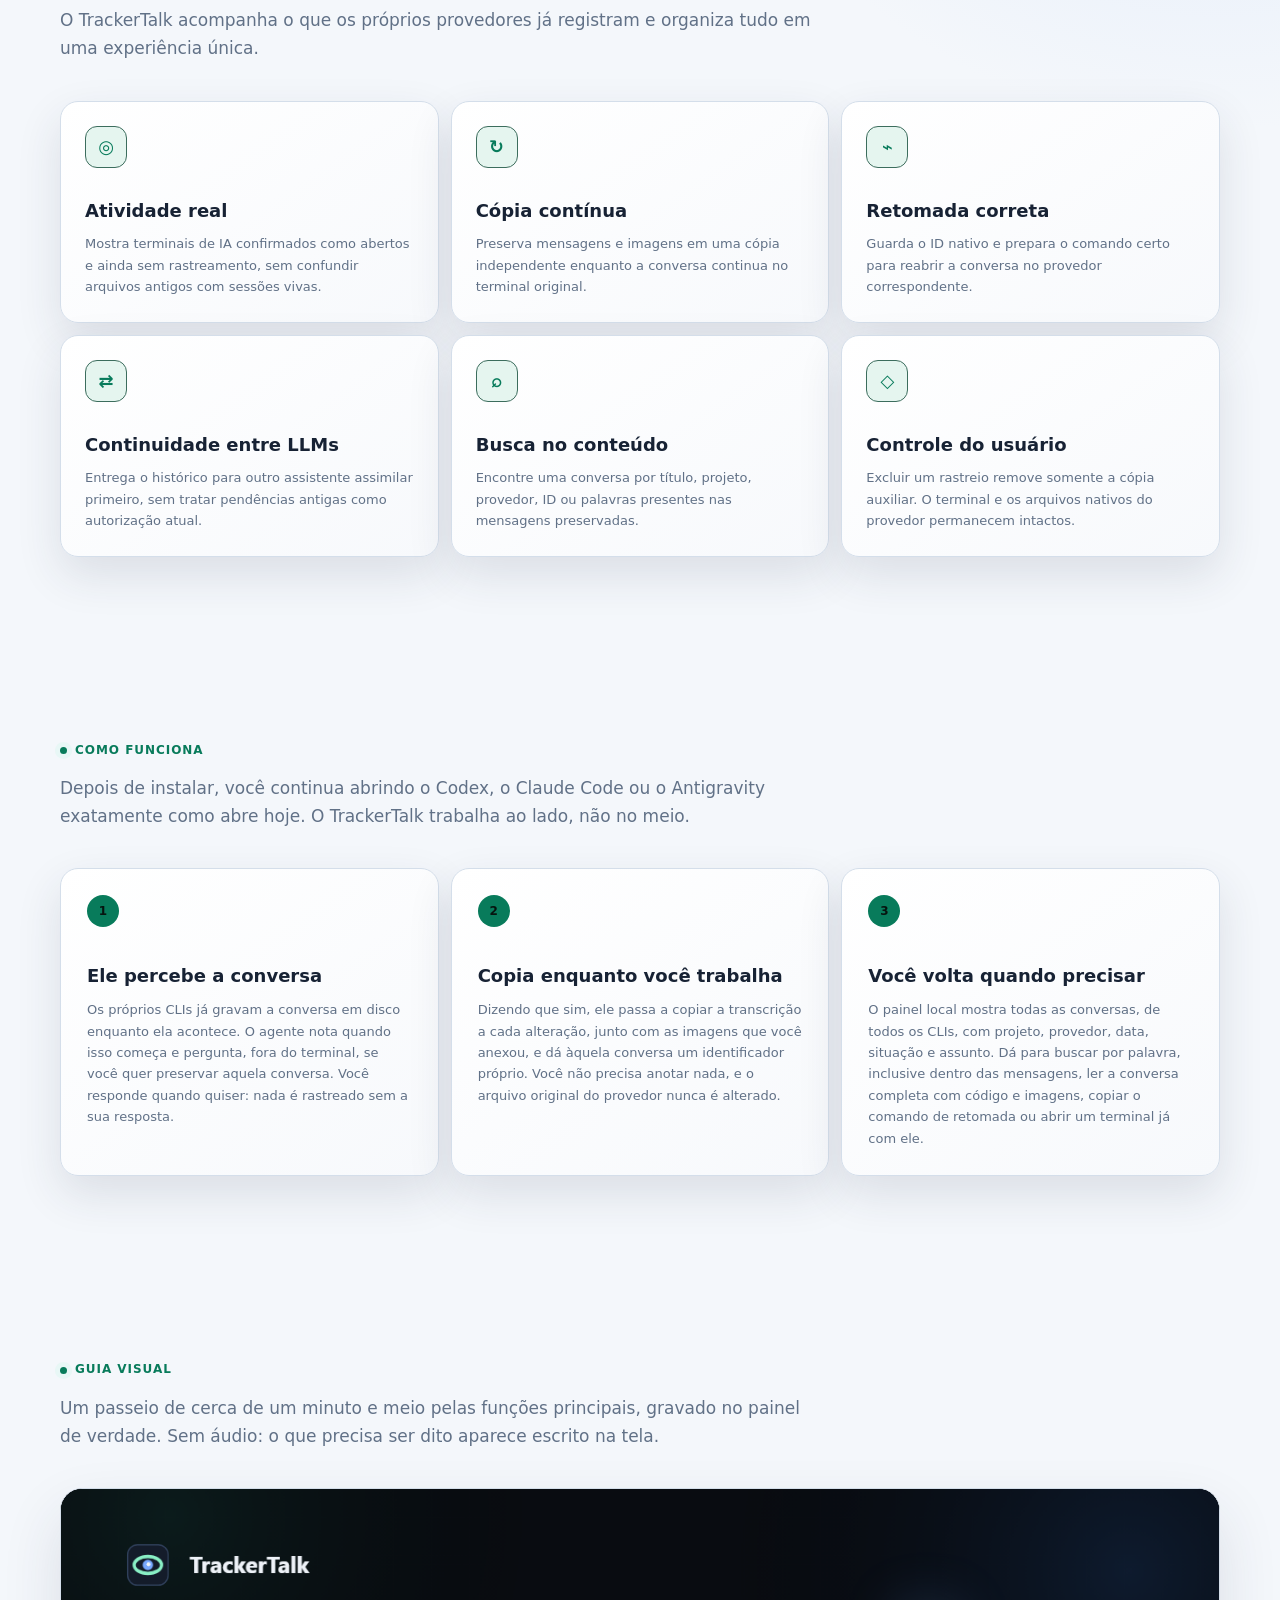
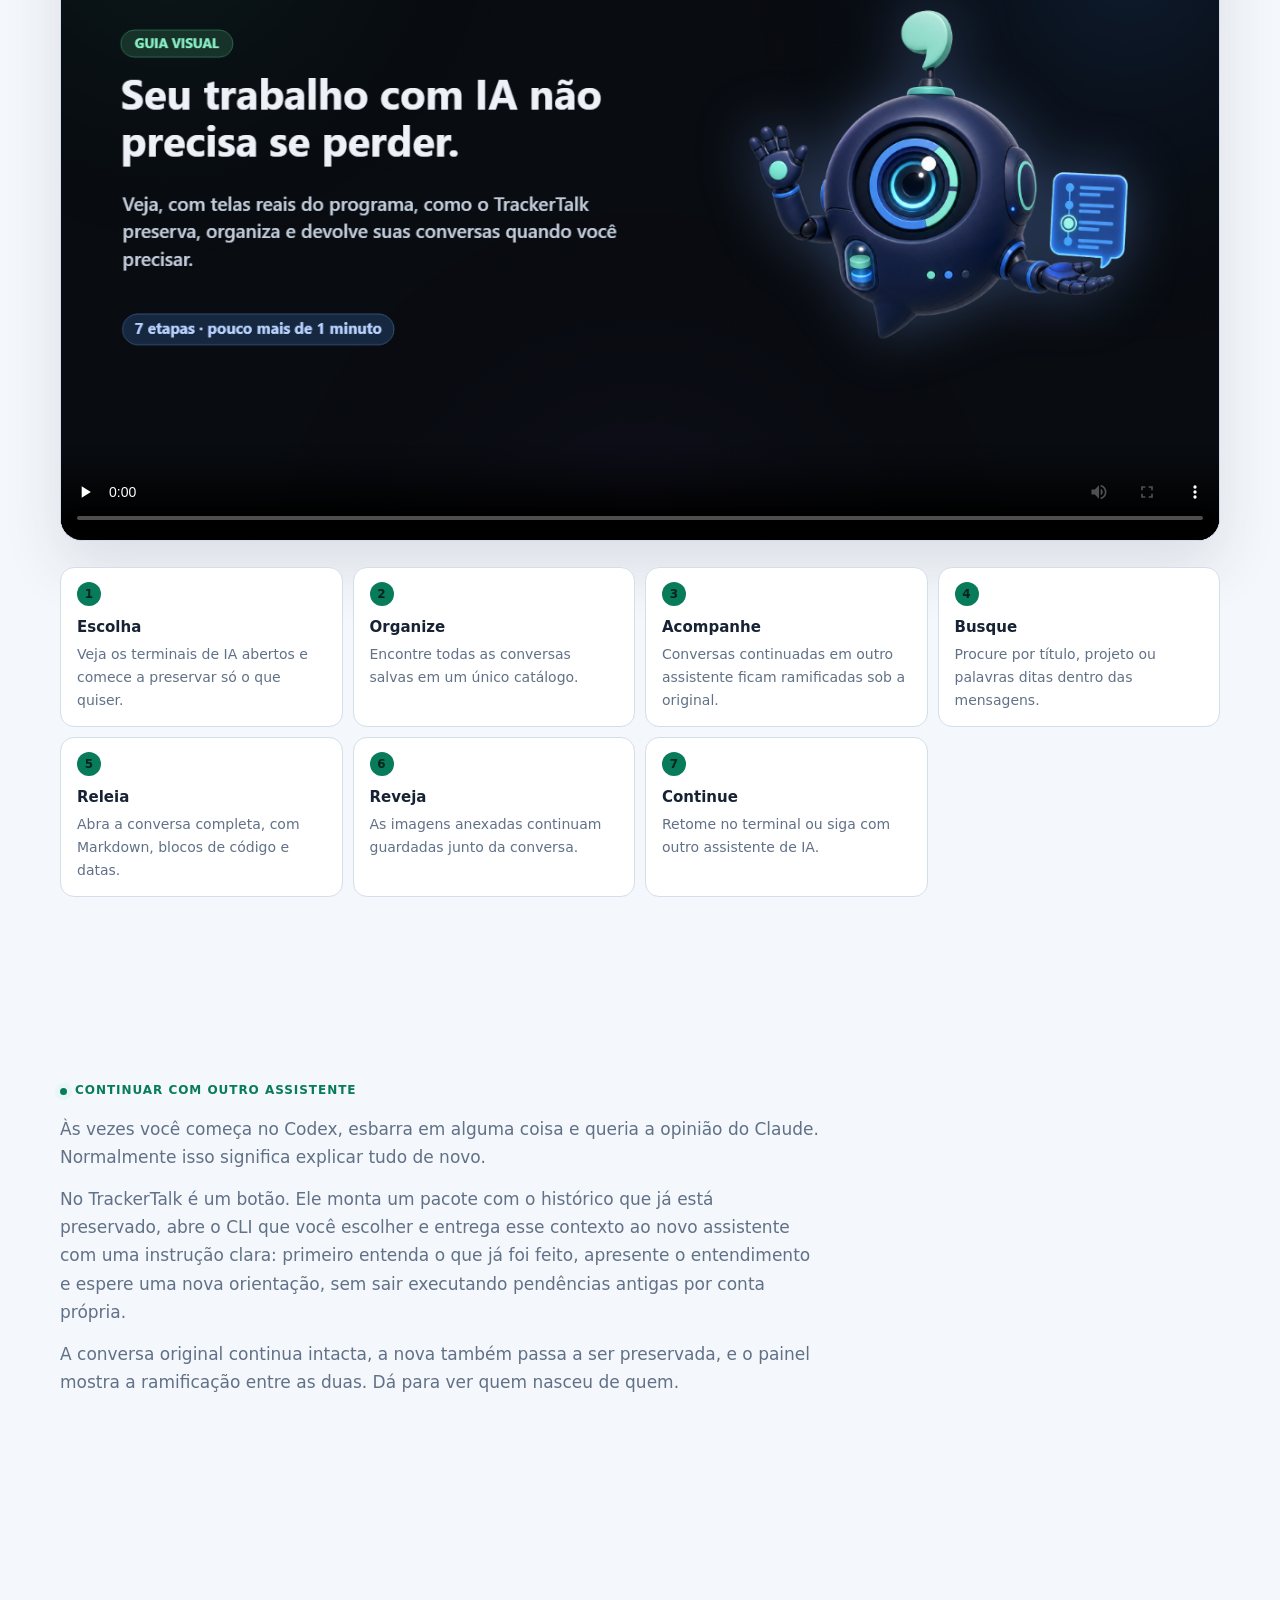
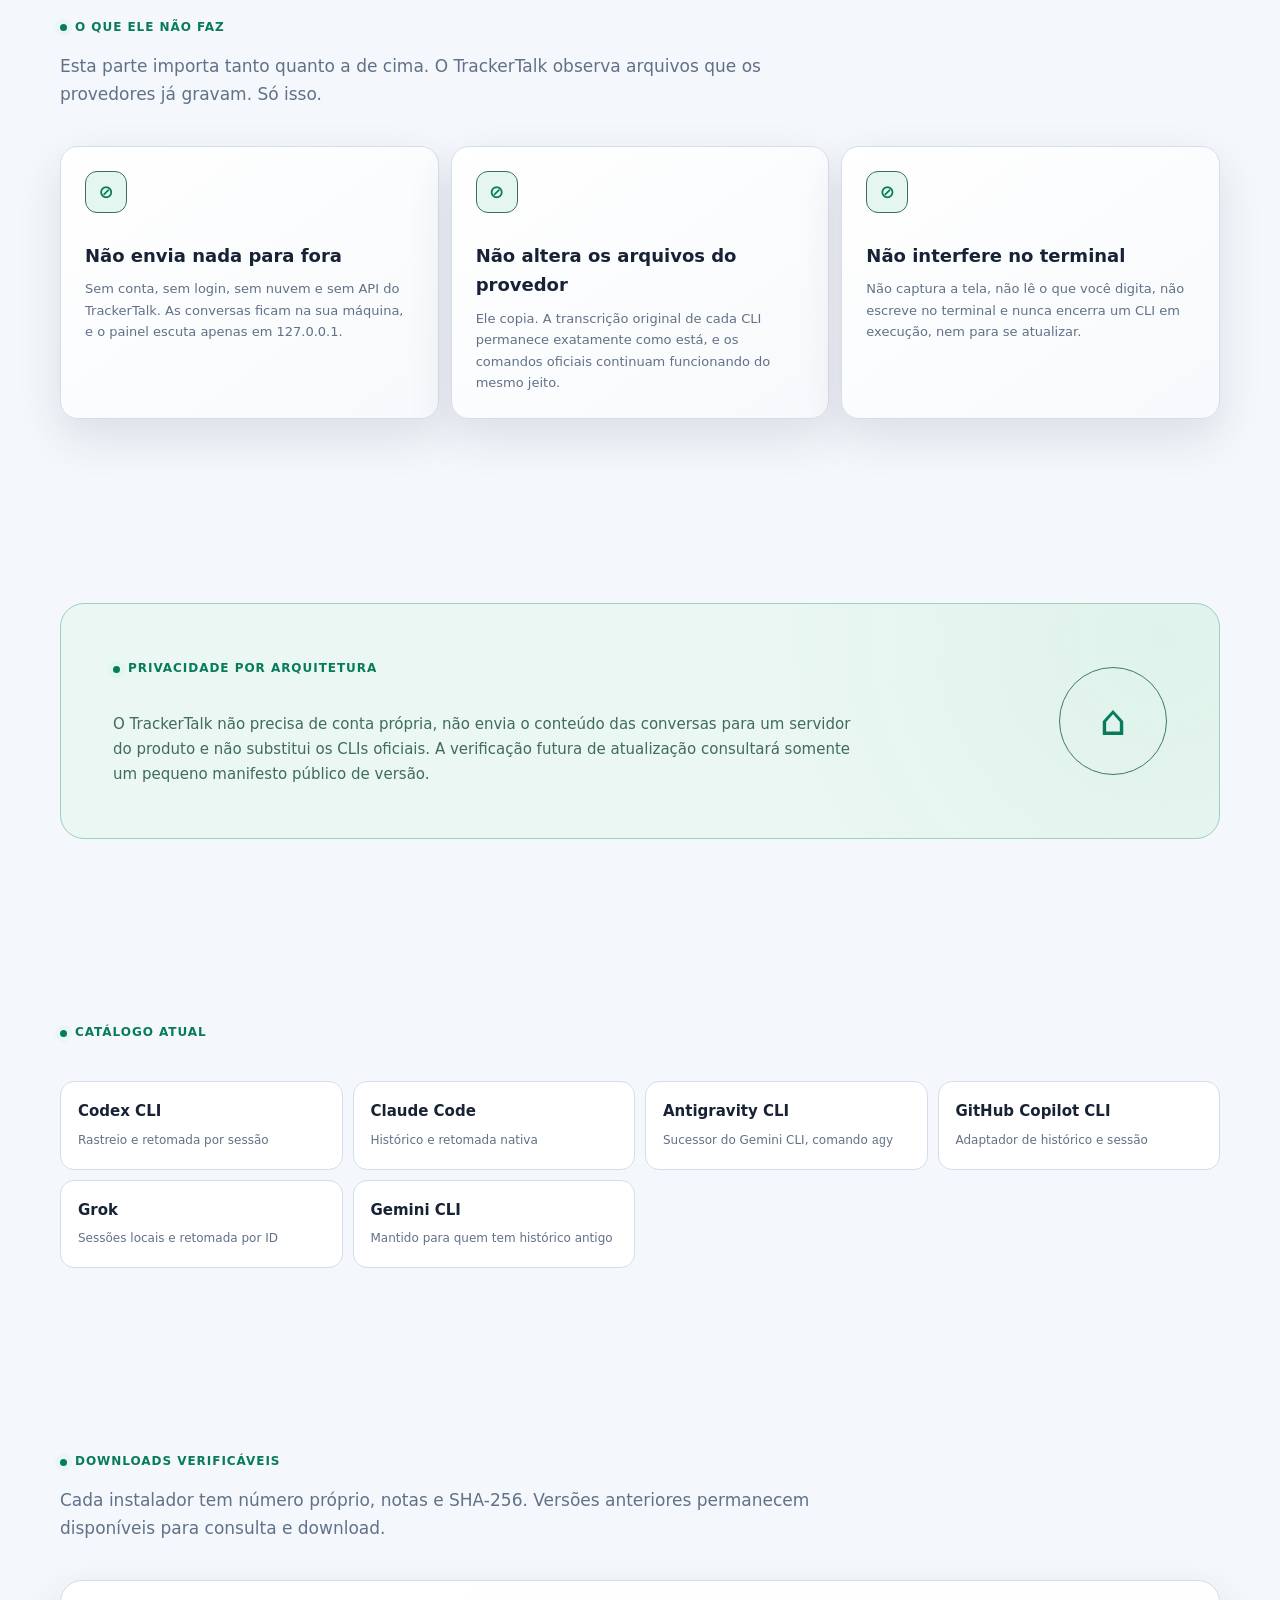
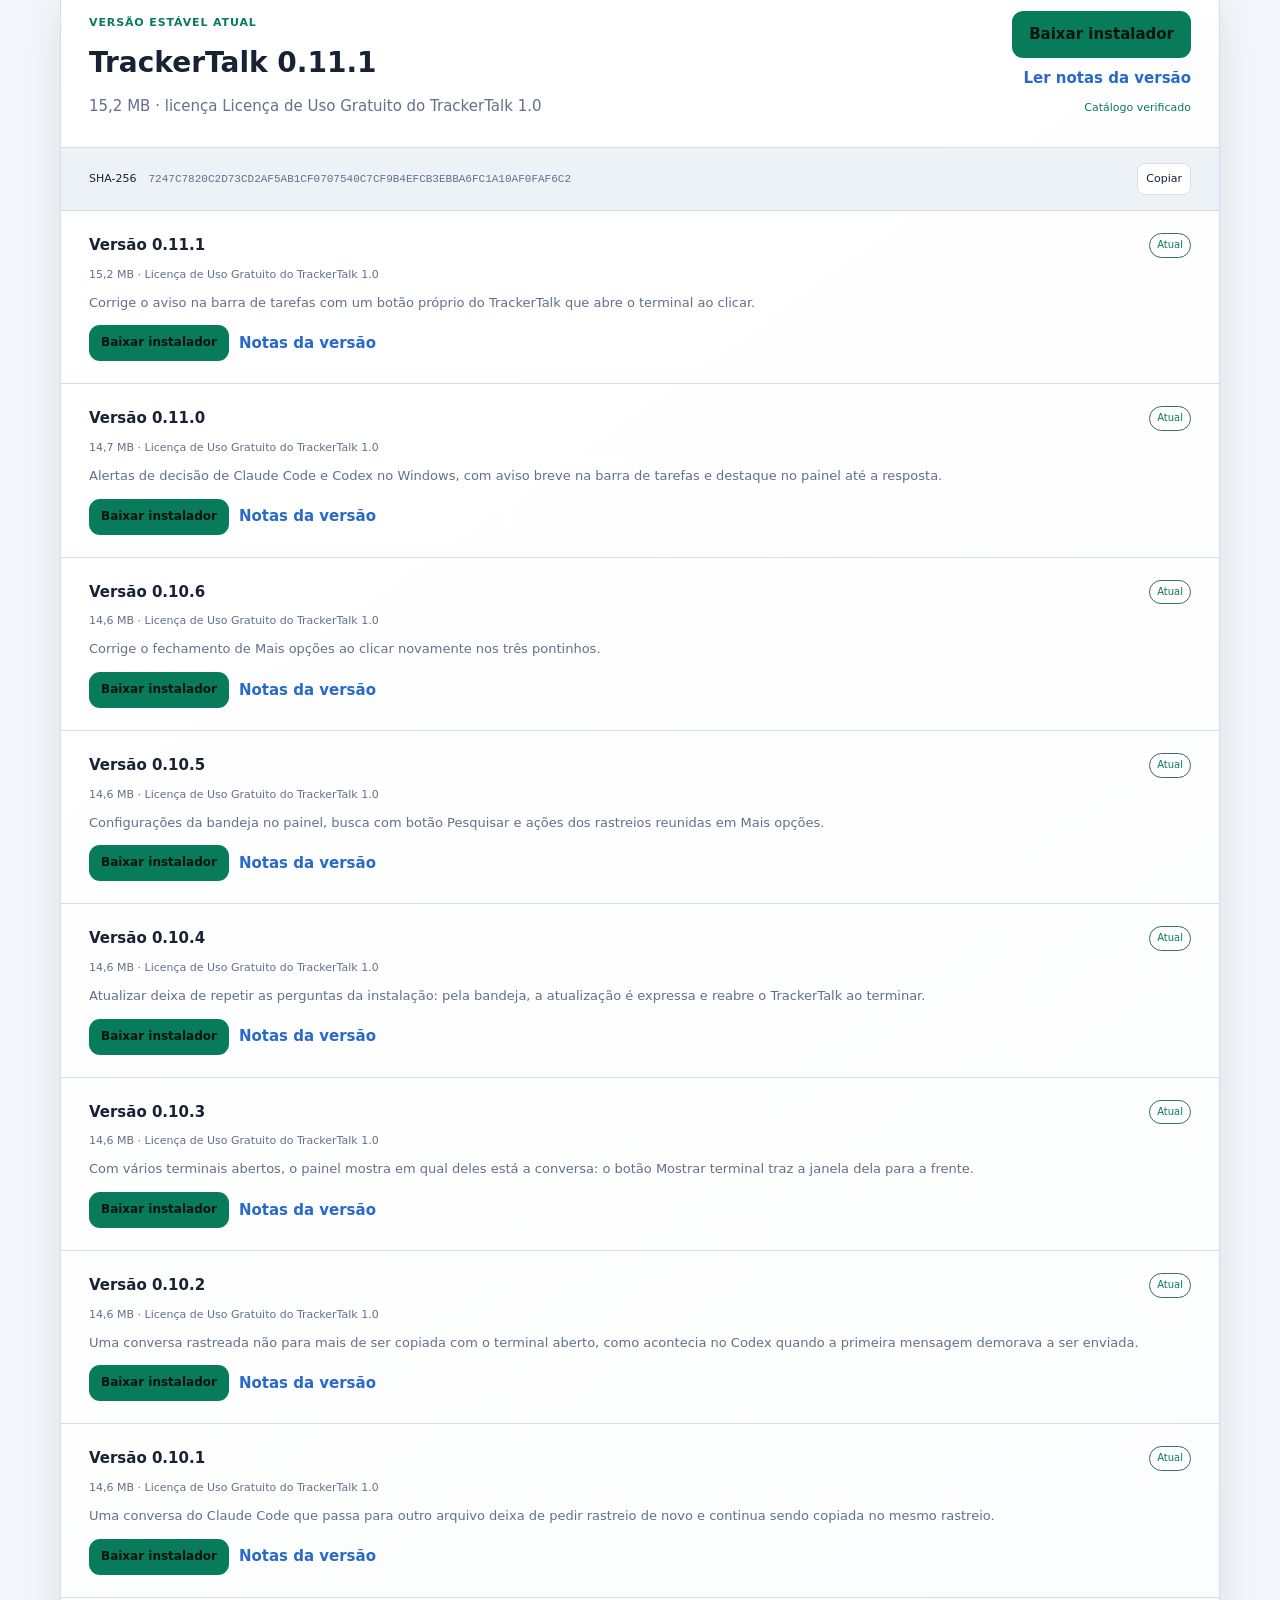
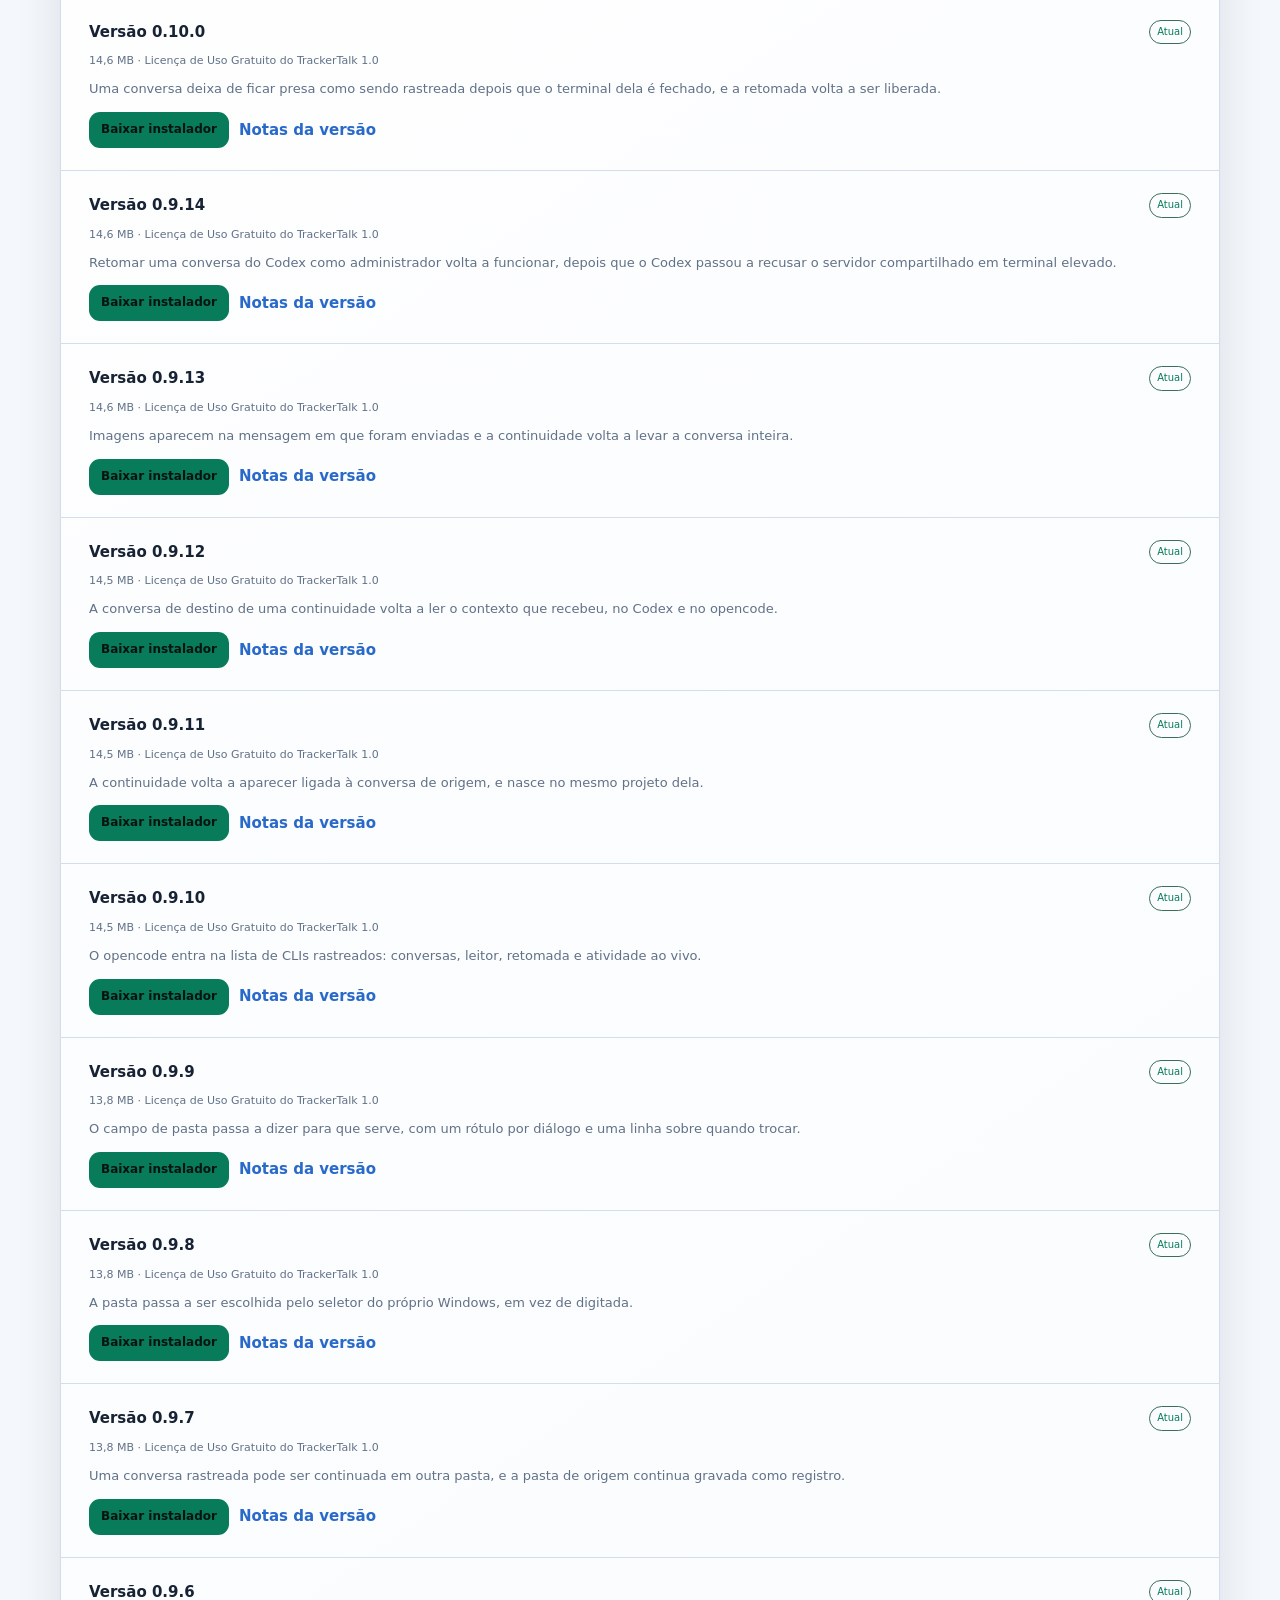
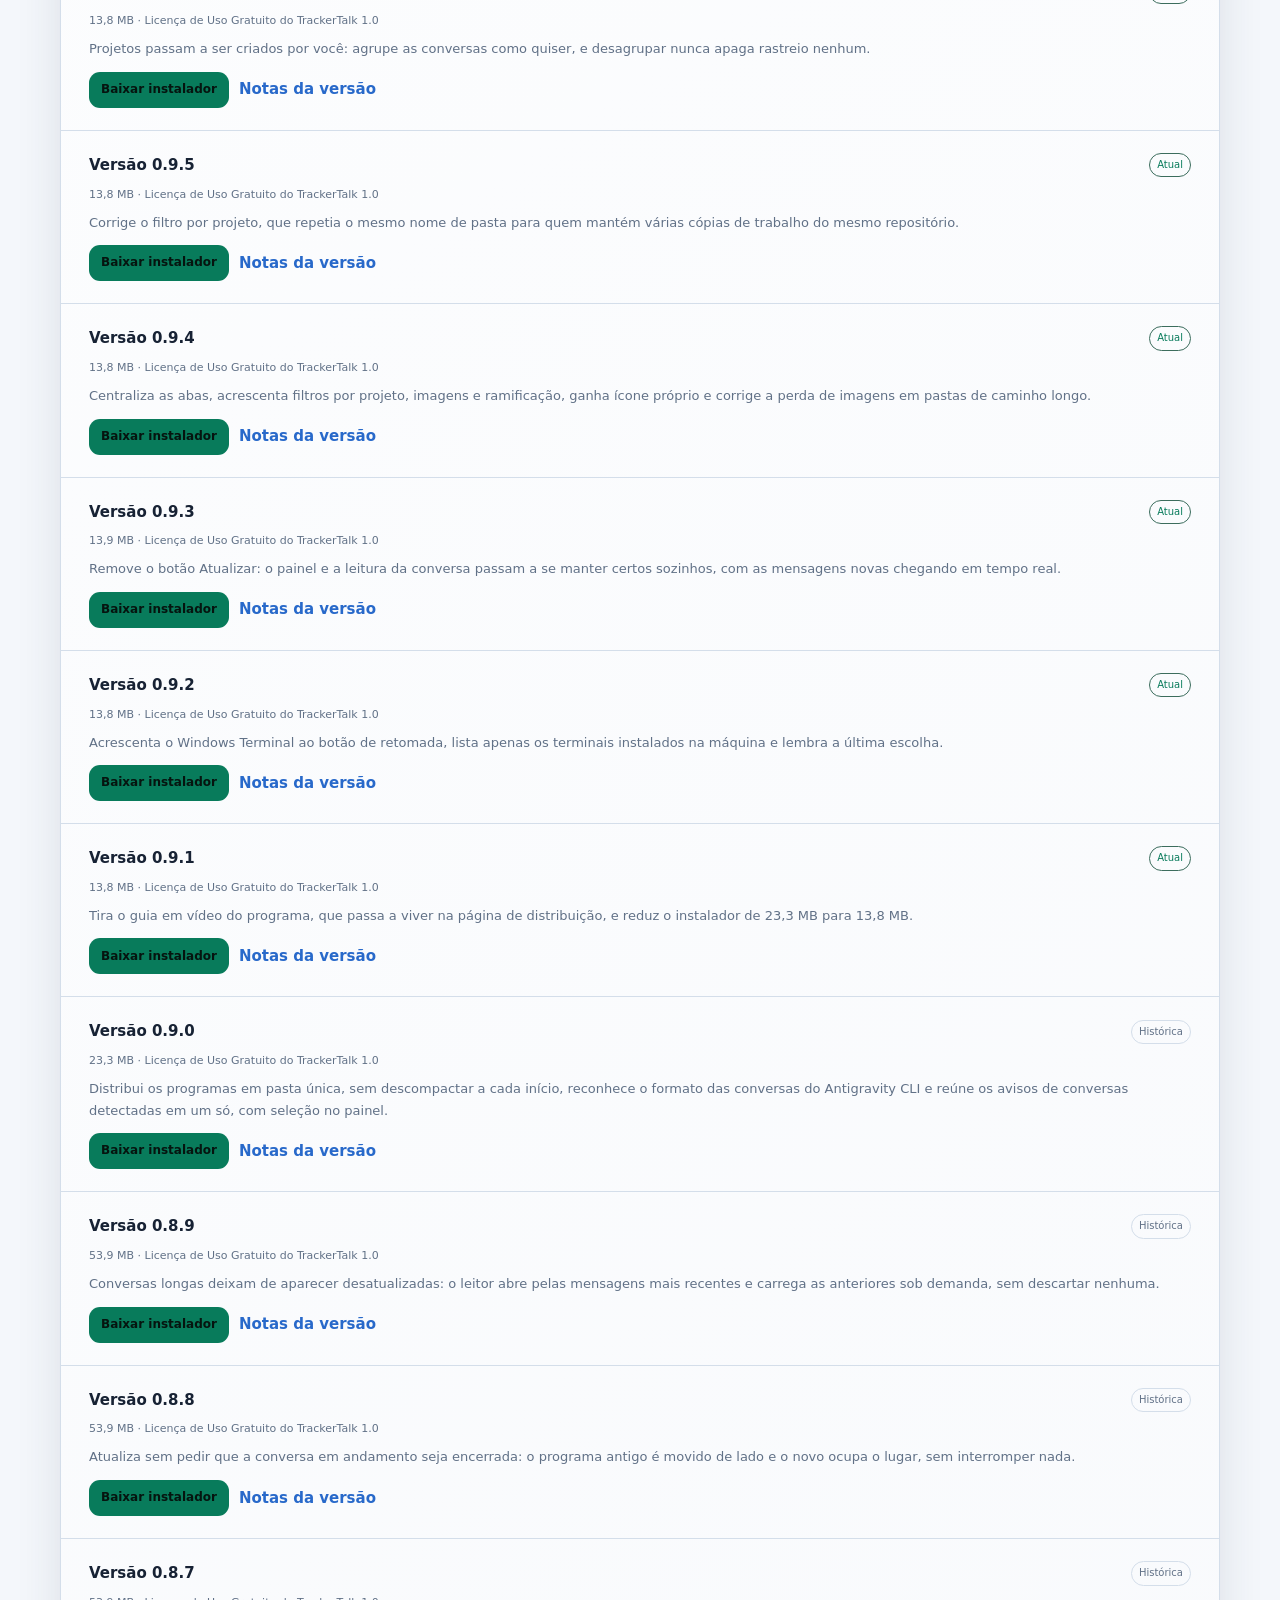
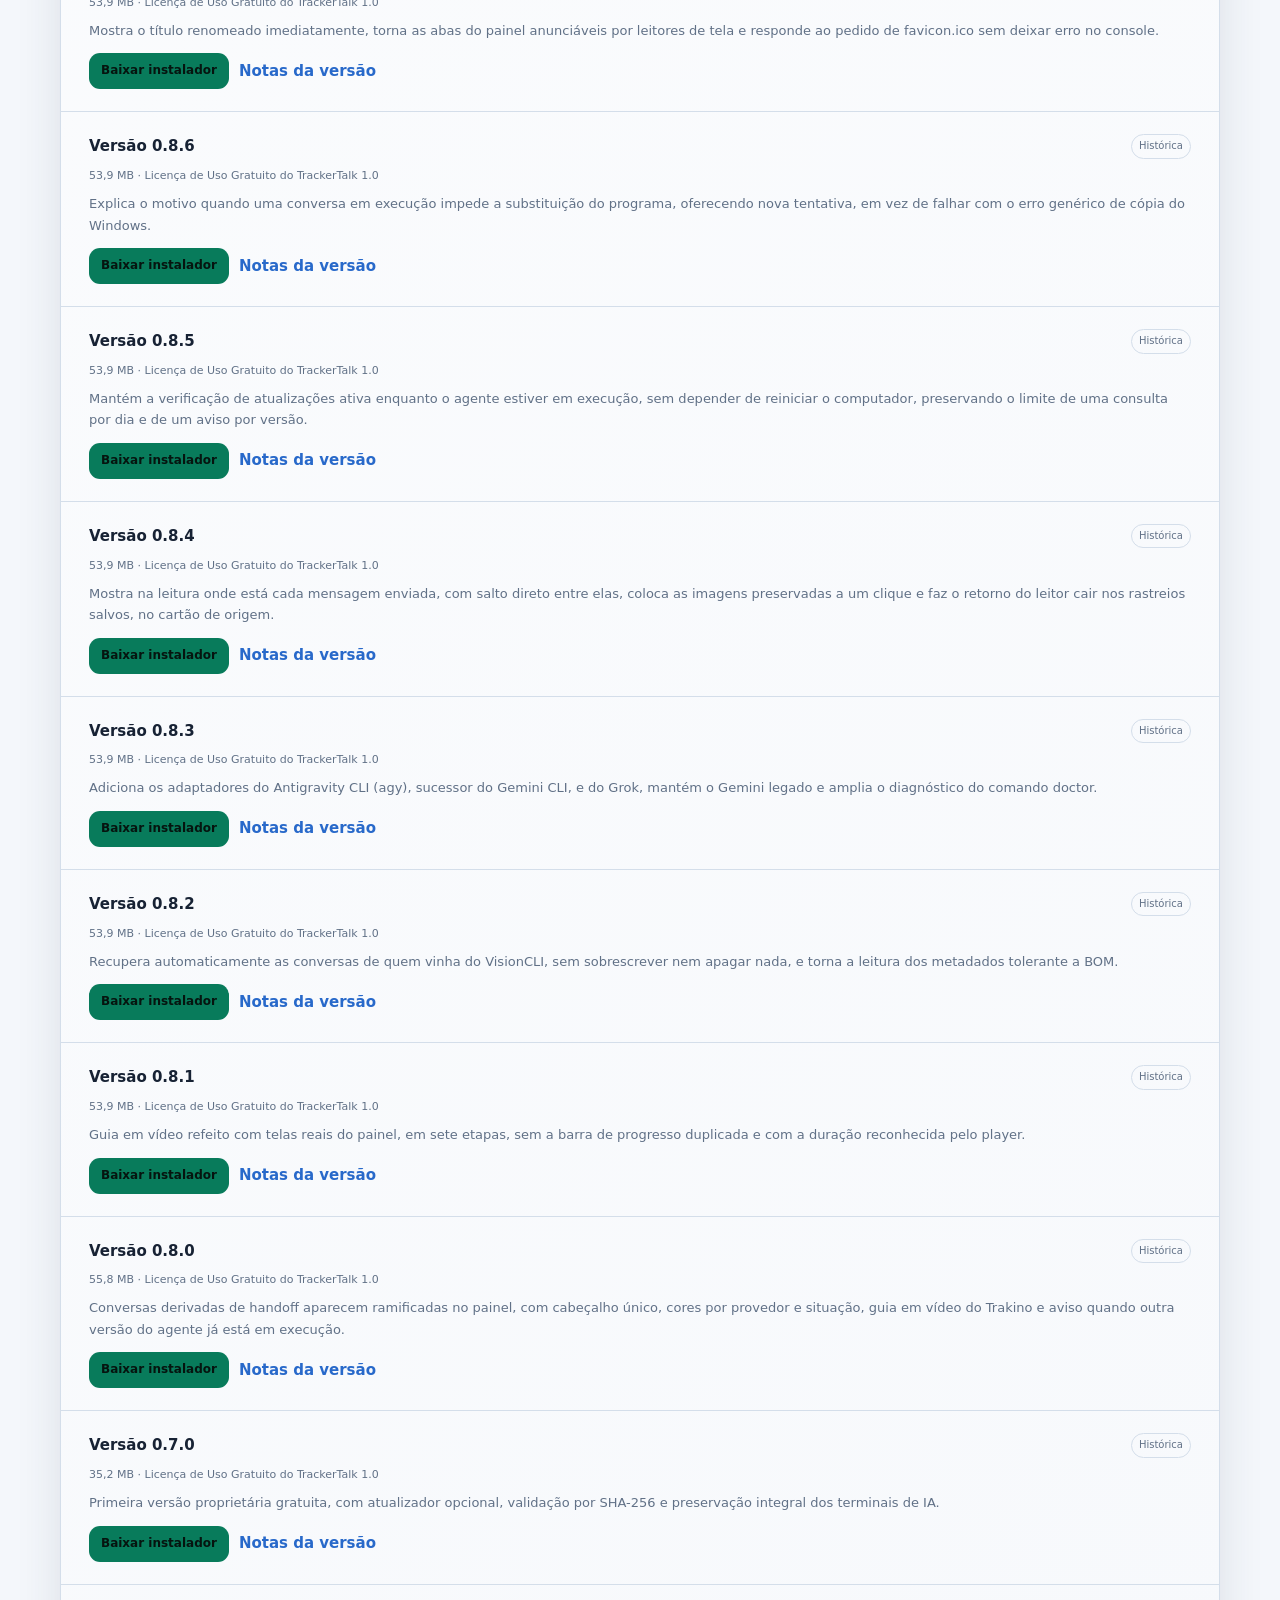
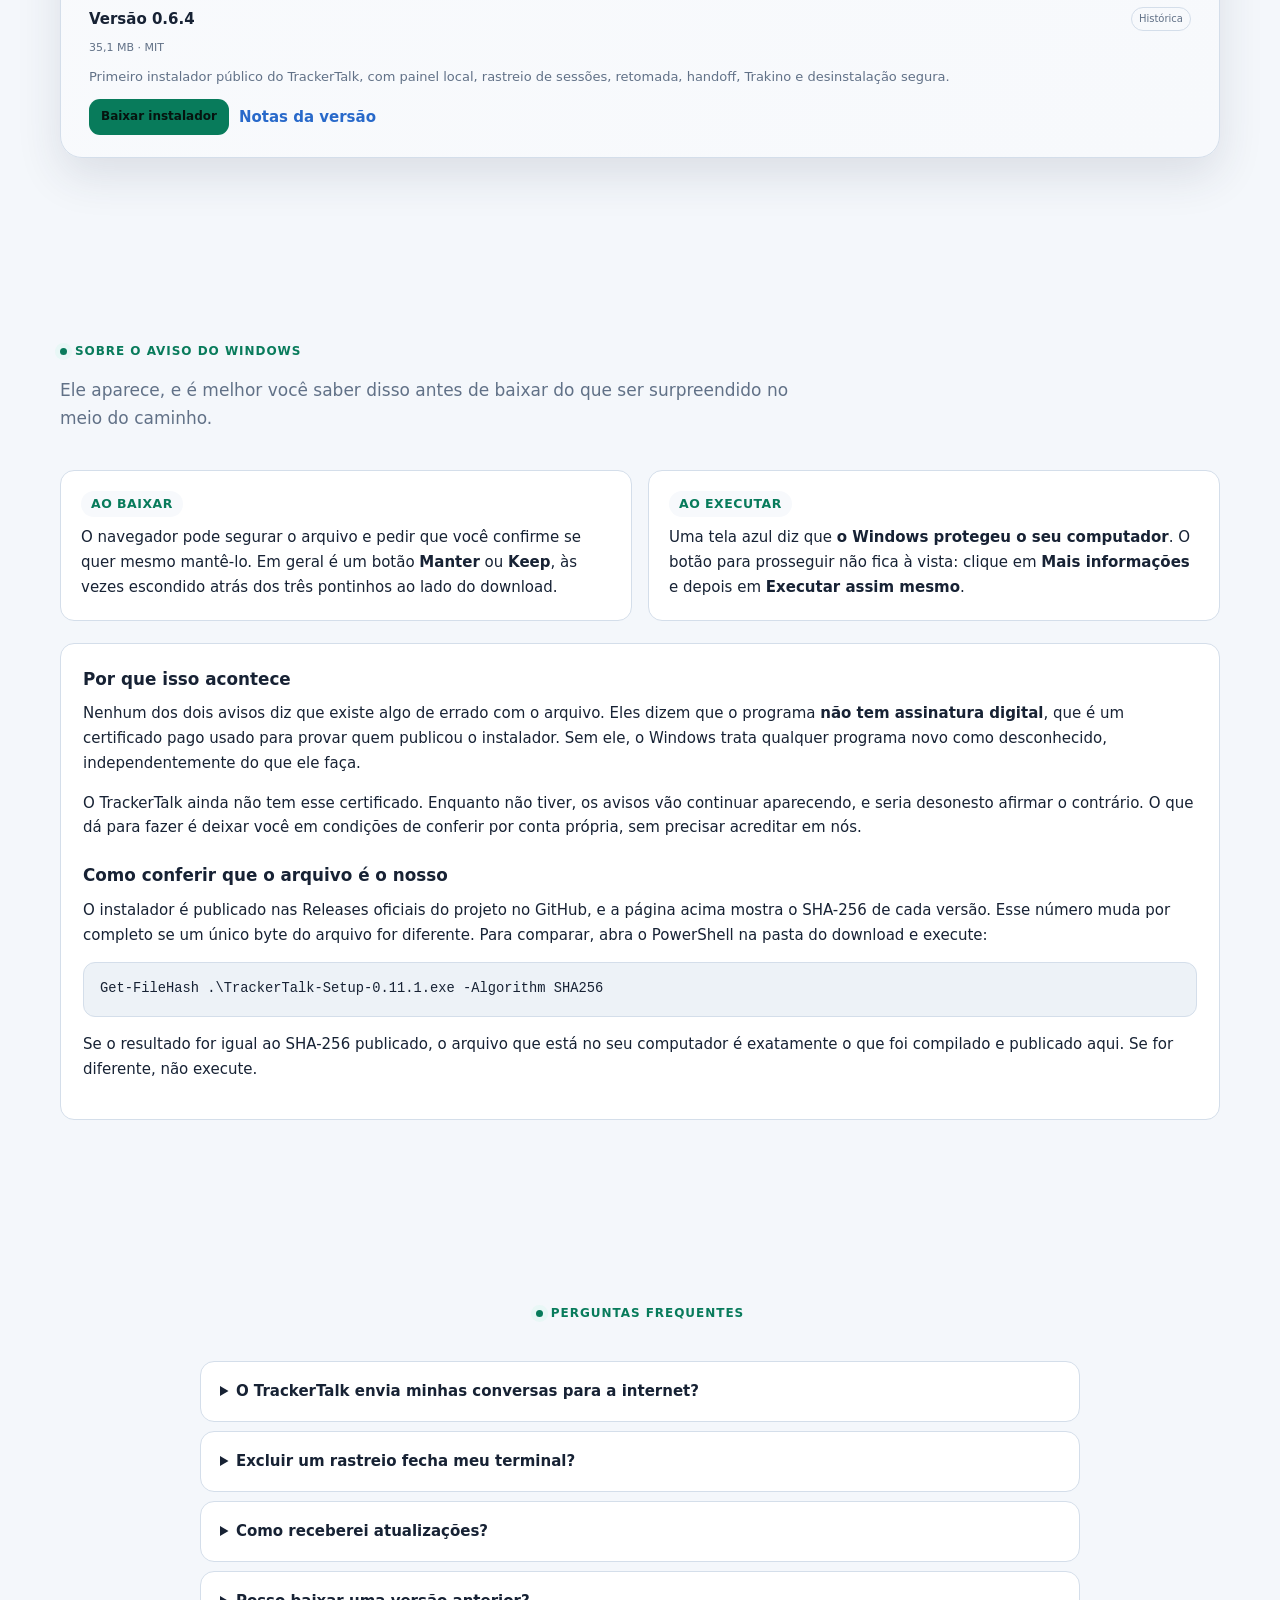
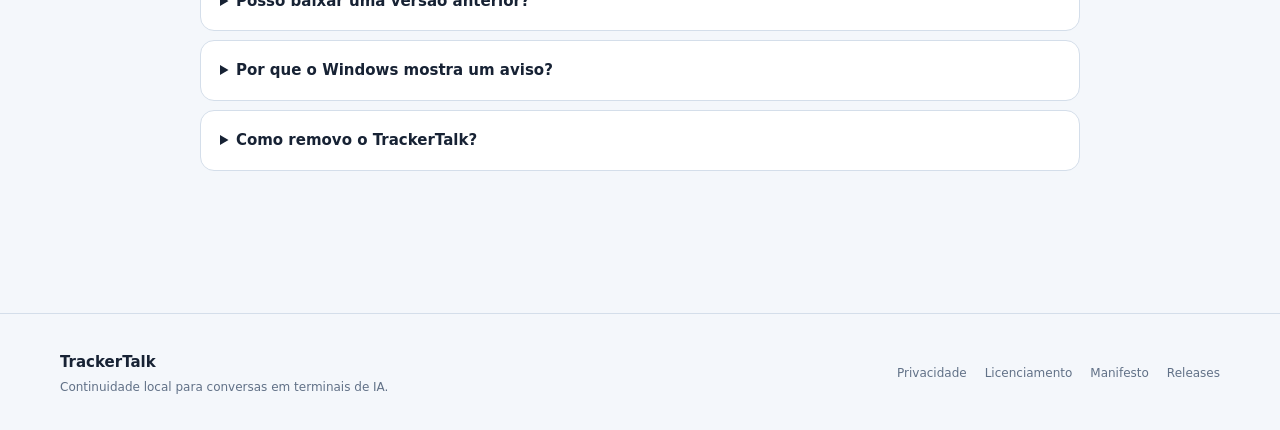
==== commit cb64e734: "Publica a versão 0.11.1" ====
--- a/index.html
+++ b/index.html
@@ -52,7 +52,7 @@
           <a class="button" data-download href="https://github.com/PabloLino/TrackerTalk-Distribuicao/releases/latest">Baixar para Windows</a>
           <a class="button secondary" href="#como-funciona">Entender como funciona</a>
         </div>
-        <p class="download-meta">Versão <strong data-version>0.11.0</strong> · Windows 10/11 x64 · instalação por usuário</p>
+        <p class="download-meta">Versão <strong data-version>0.11.1</strong> · Windows 10/11 x64 · instalação por usuário</p>
         <p class="download-note">O Windows pede uma confirmação a mais. <a href="#aviso">Por quê</a></p>
         <ul class="trust-list" aria-label="Características">
           <li>Sem conta</li>
@@ -274,18 +274,18 @@
         <div class="current-release">
           <div>
             <span class="release-kicker">Versão estável atual</span>
-            <h3>TrackerTalk <span data-version>0.11.0</span></h3>
-            <p><span id="releaseSize">14,7 MB</span> · licença <span id="releaseLicense">proprietária gratuita</span></p>
+            <h3>TrackerTalk <span data-version>0.11.1</span></h3>
+            <p><span id="releaseSize">15,2 MB</span> · licença <span id="releaseLicense">proprietária gratuita</span></p>
           </div>
           <div class="release-current-actions">
             <a class="button" data-download href="https://github.com/PabloLino/TrackerTalk-Distribuicao/releases/latest">Baixar instalador</a>
-            <a id="releaseNotes" class="text-link" href="https://github.com/PabloLino/TrackerTalk-Distribuicao/releases/tag/v0.11.0">Ler notas da versão</a>
+            <a id="releaseNotes" class="text-link" href="https://github.com/PabloLino/TrackerTalk-Distribuicao/releases/tag/v0.11.1">Ler notas da versão</a>
             <span id="manifestStatus" class="manifest-status" aria-live="polite">Verificando catálogo…</span>
           </div>
         </div>
         <div class="hash-box">
           <span>SHA-256</span>
-          <code id="releaseHash">65548AE55A2CEE7869F8AB48F5C0AFC85B7B2246730B3FB20762F90F6B0CE463</code>
+          <code id="releaseHash">7247C7820C2D73CD2AF5AB1CF0707540C7CF9B4EFCB3EBBA6FC1A10AF0FAF6C2</code>
           <div>
             <button id="copyHash" class="copy-button" type="button">Copiar</button>
             <span id="copyStatus" class="copy-status" aria-live="polite"></span>
@@ -318,7 +318,7 @@
         <p>O TrackerTalk ainda não tem esse certificado. Enquanto não tiver, os avisos vão continuar aparecendo, e seria desonesto afirmar o contrário. O que dá para fazer é deixar você em condições de conferir por conta própria, sem precisar acreditar em nós.</p>
         <h3>Como conferir que o arquivo é o nosso</h3>
         <p>O instalador é publicado nas Releases oficiais do projeto no GitHub, e a página acima mostra o SHA-256 de cada versão. Esse número muda por completo se um único byte do arquivo for diferente. Para comparar, abra o PowerShell na pasta do download e execute:</p>
-        <pre class="warning-code"><code>Get-FileHash .\TrackerTalk-Setup-<span data-version>0.11.0</span>.exe -Algorithm SHA256</code></pre>
+        <pre class="warning-code"><code>Get-FileHash .\TrackerTalk-Setup-<span data-version>0.11.1</span>.exe -Algorithm SHA256</code></pre>
         <p>Se o resultado for igual ao SHA-256 publicado, o arquivo que está no seu computador é exatamente o que foi compilado e publicado aqui. Se for diferente, não execute.</p>
       </div>
     </section>
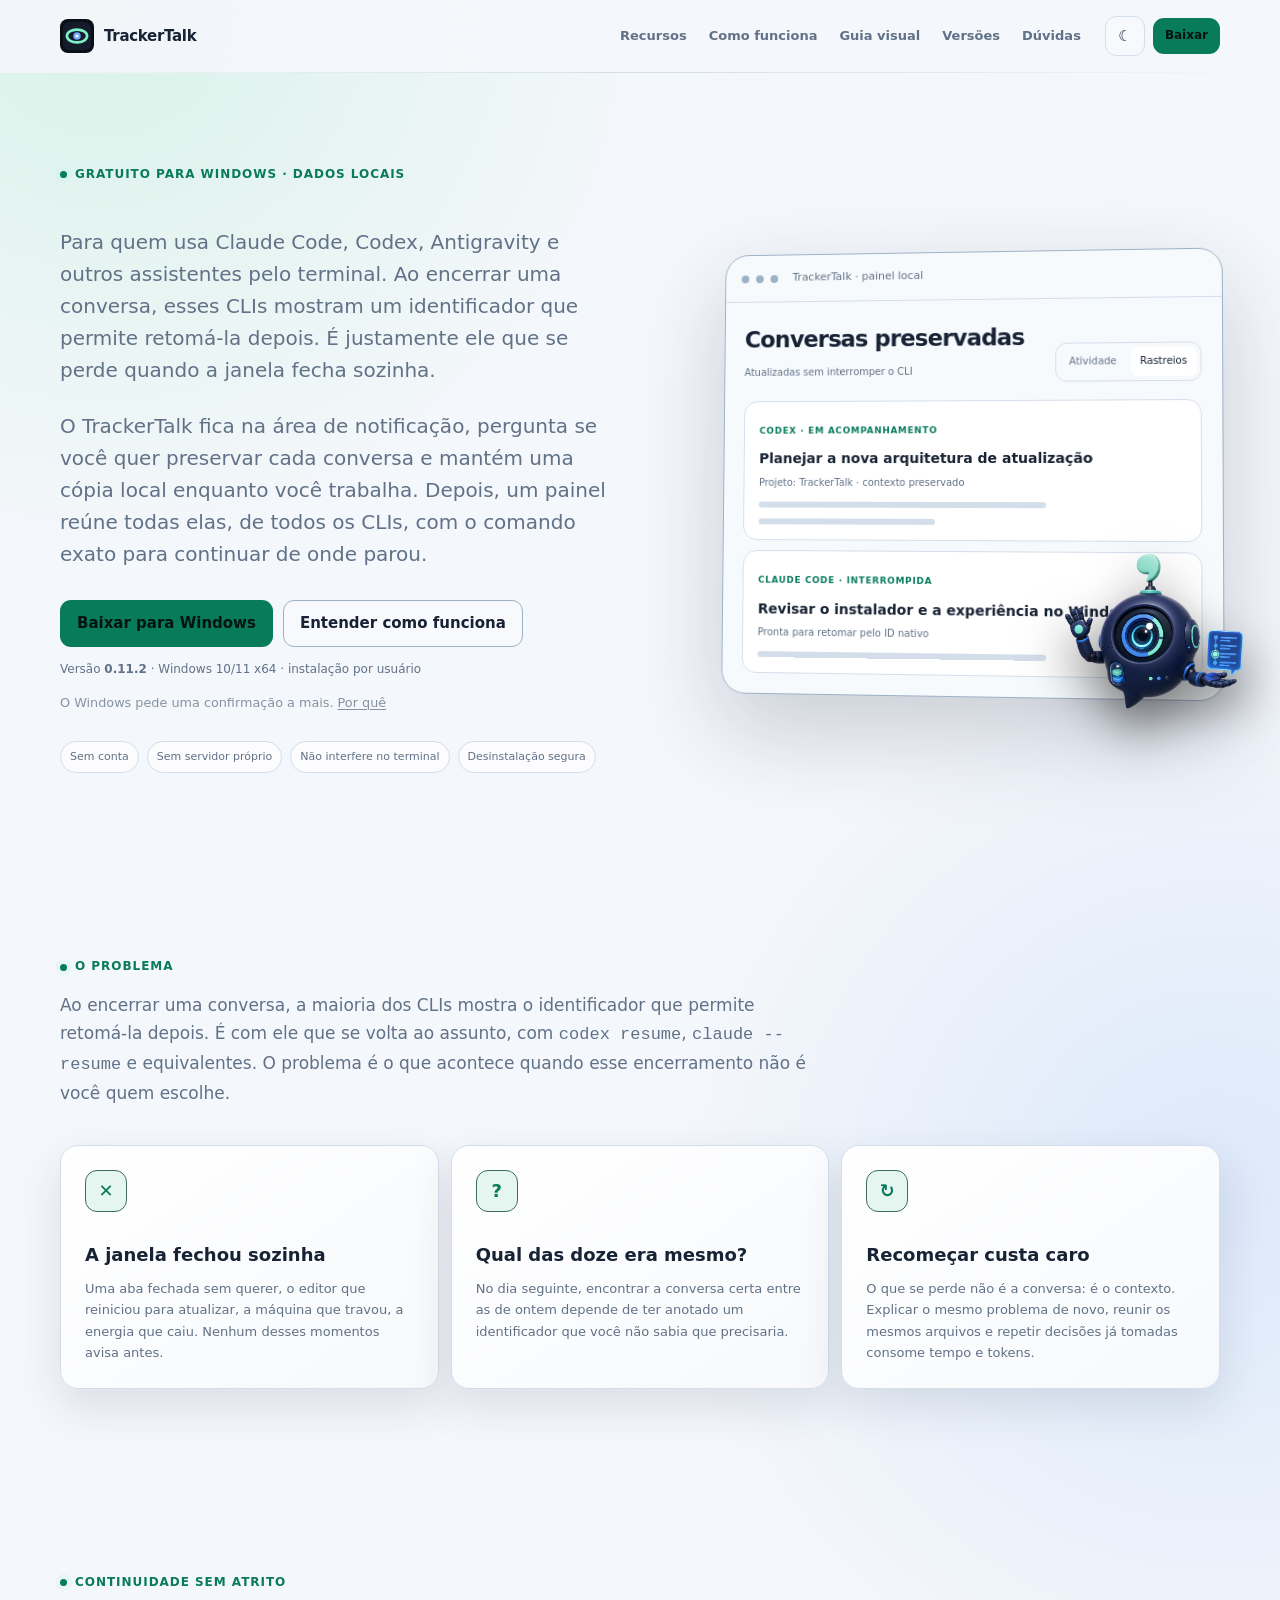
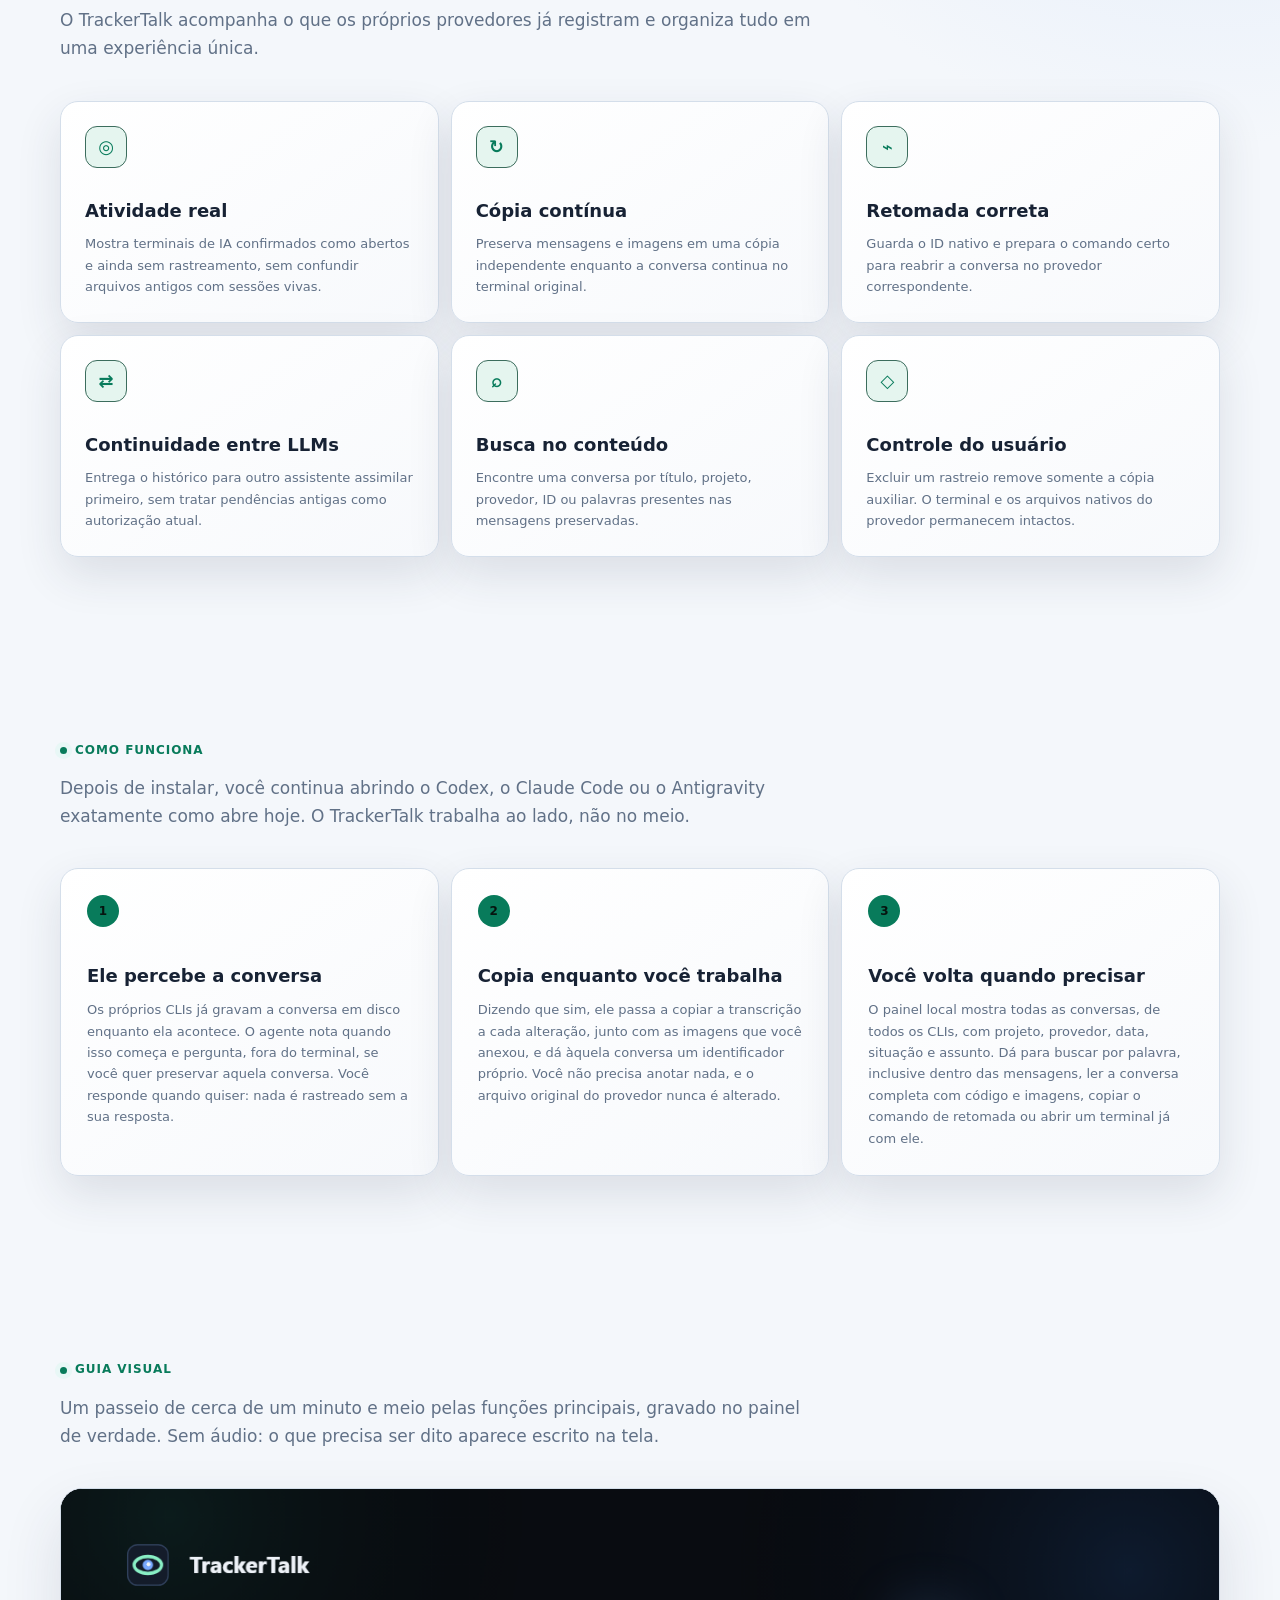
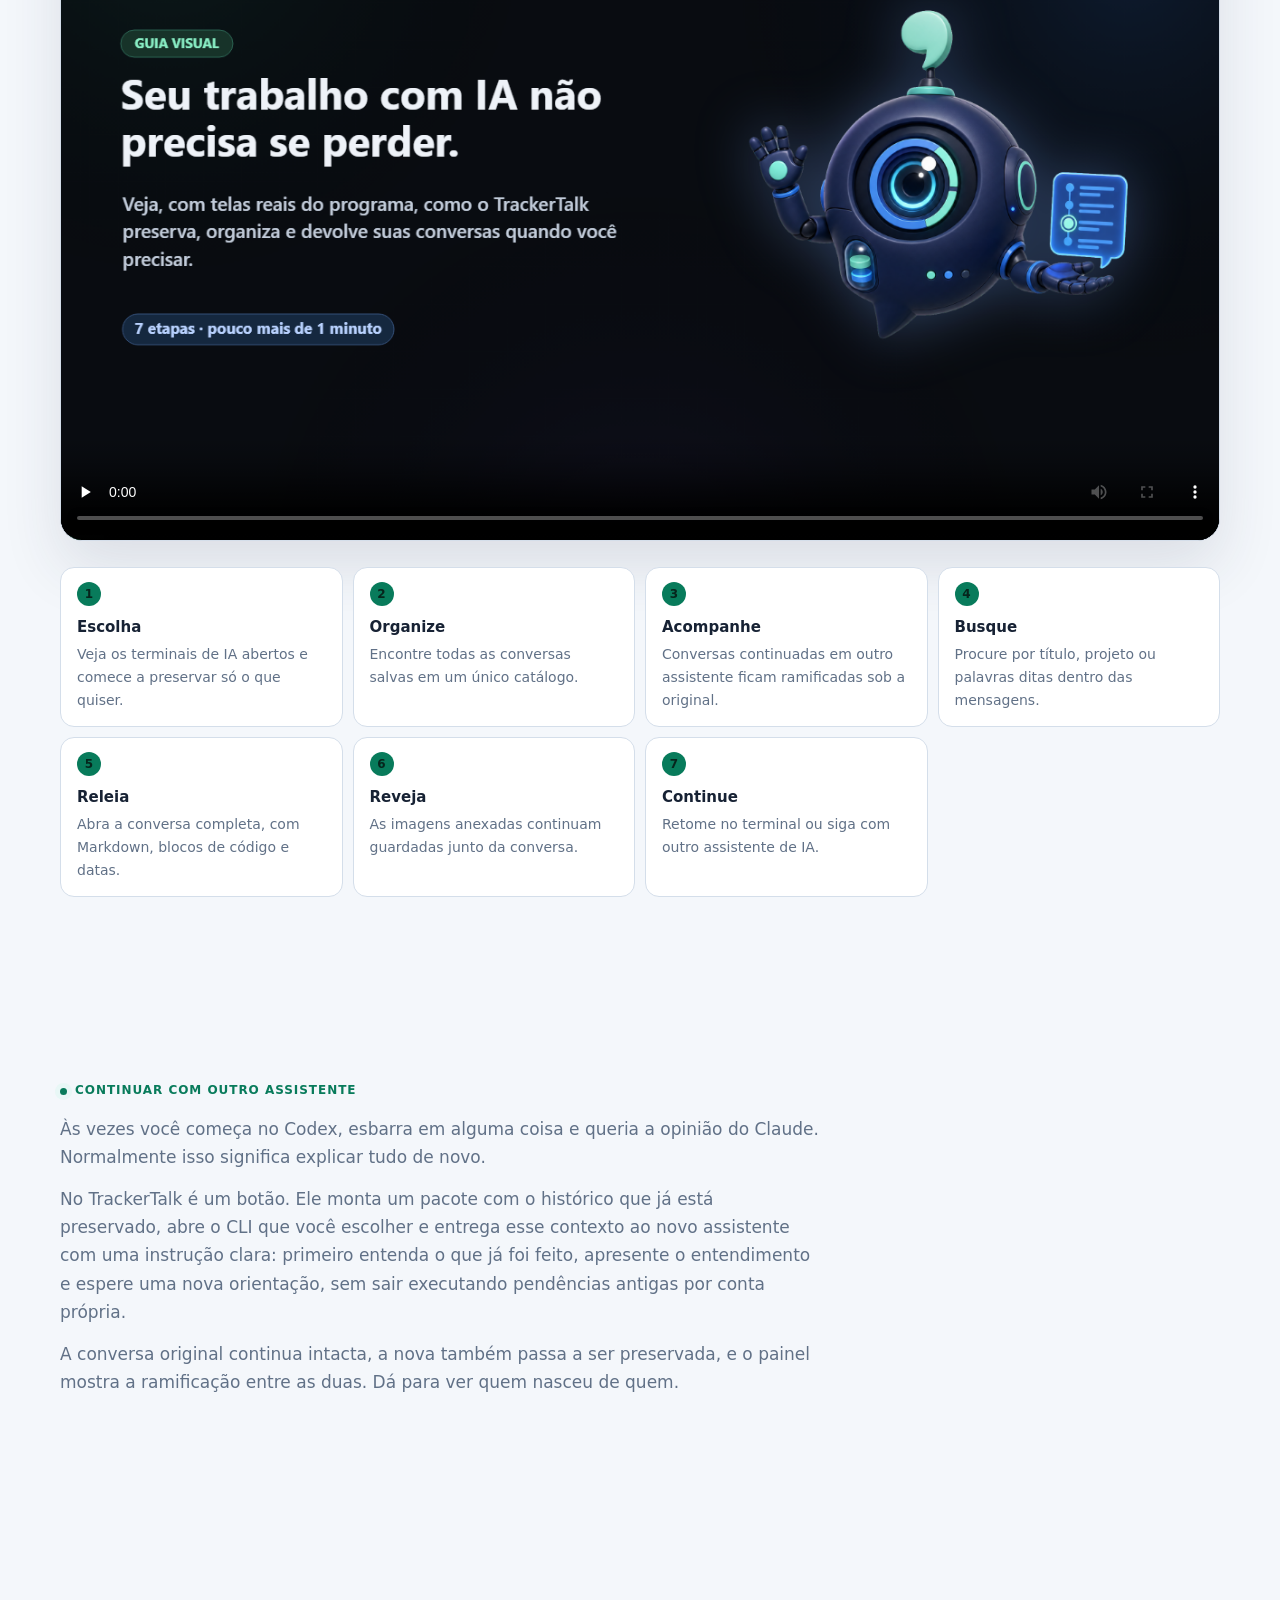
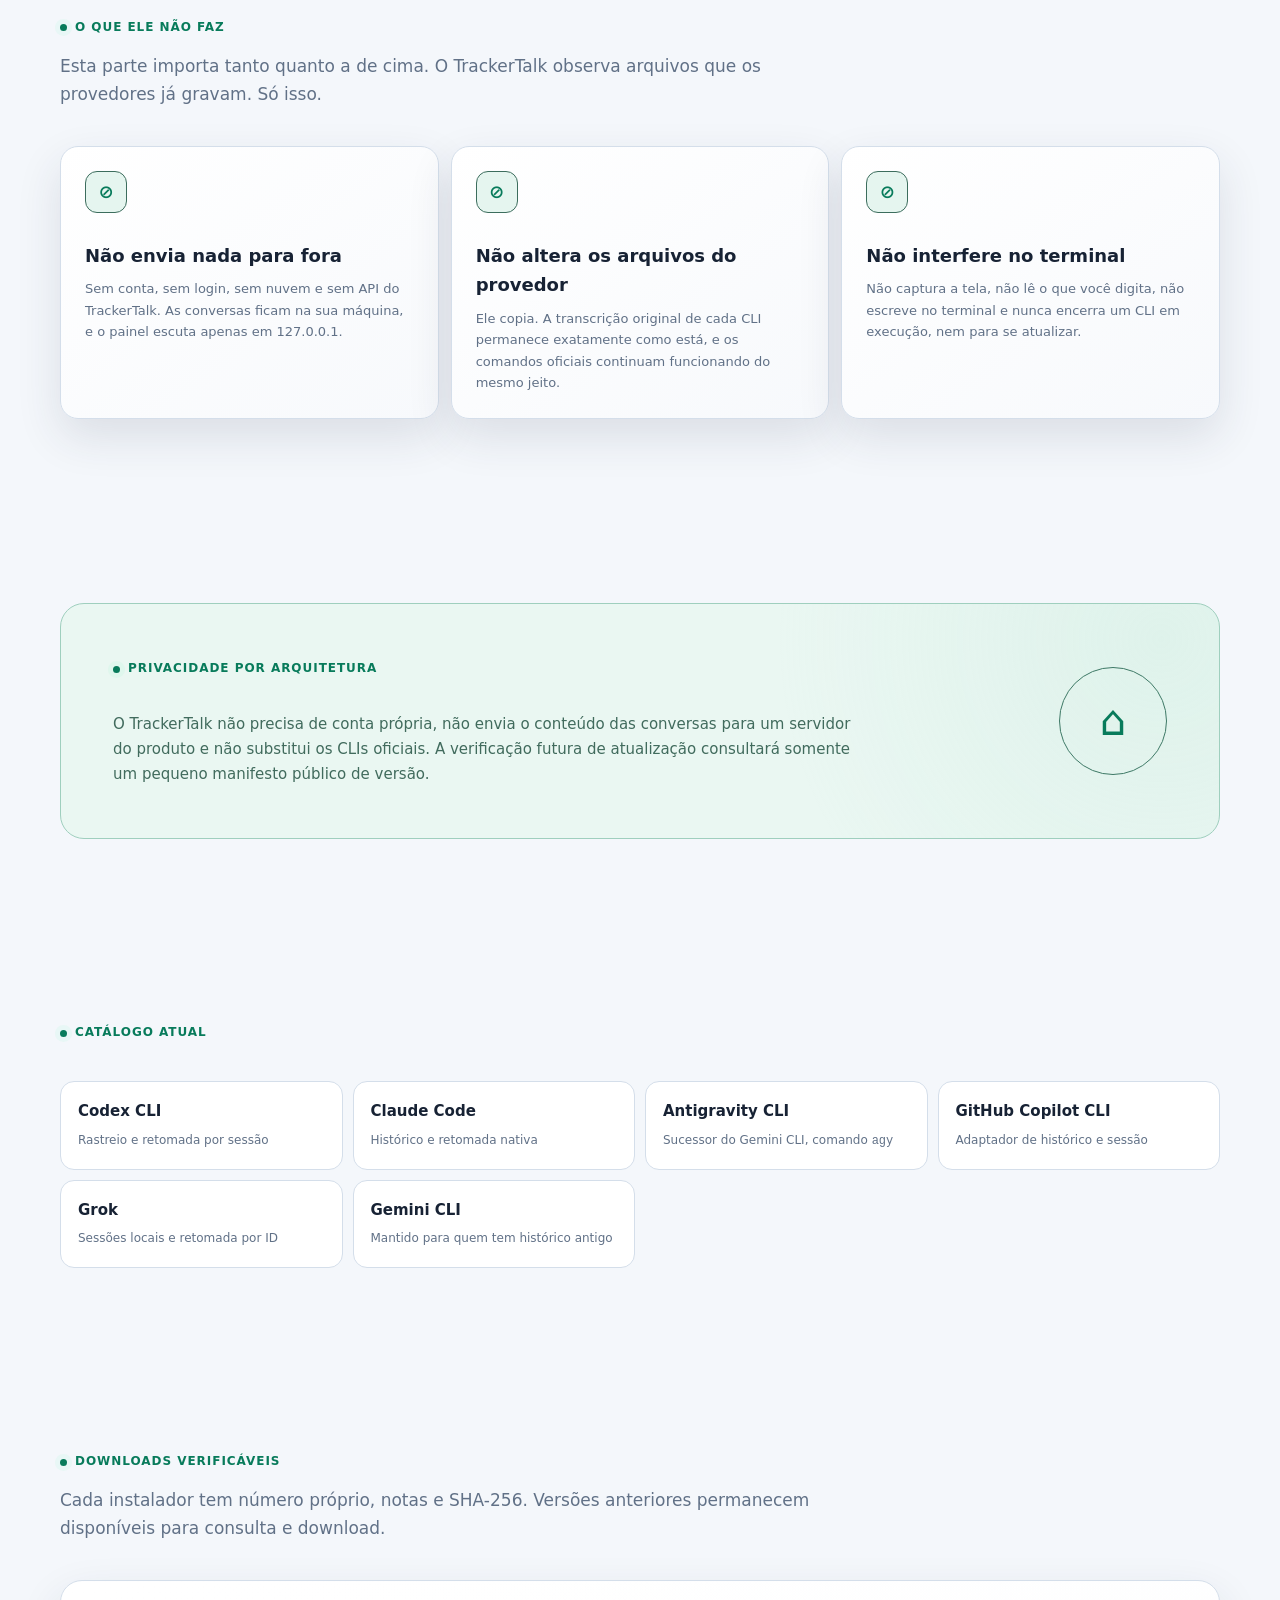
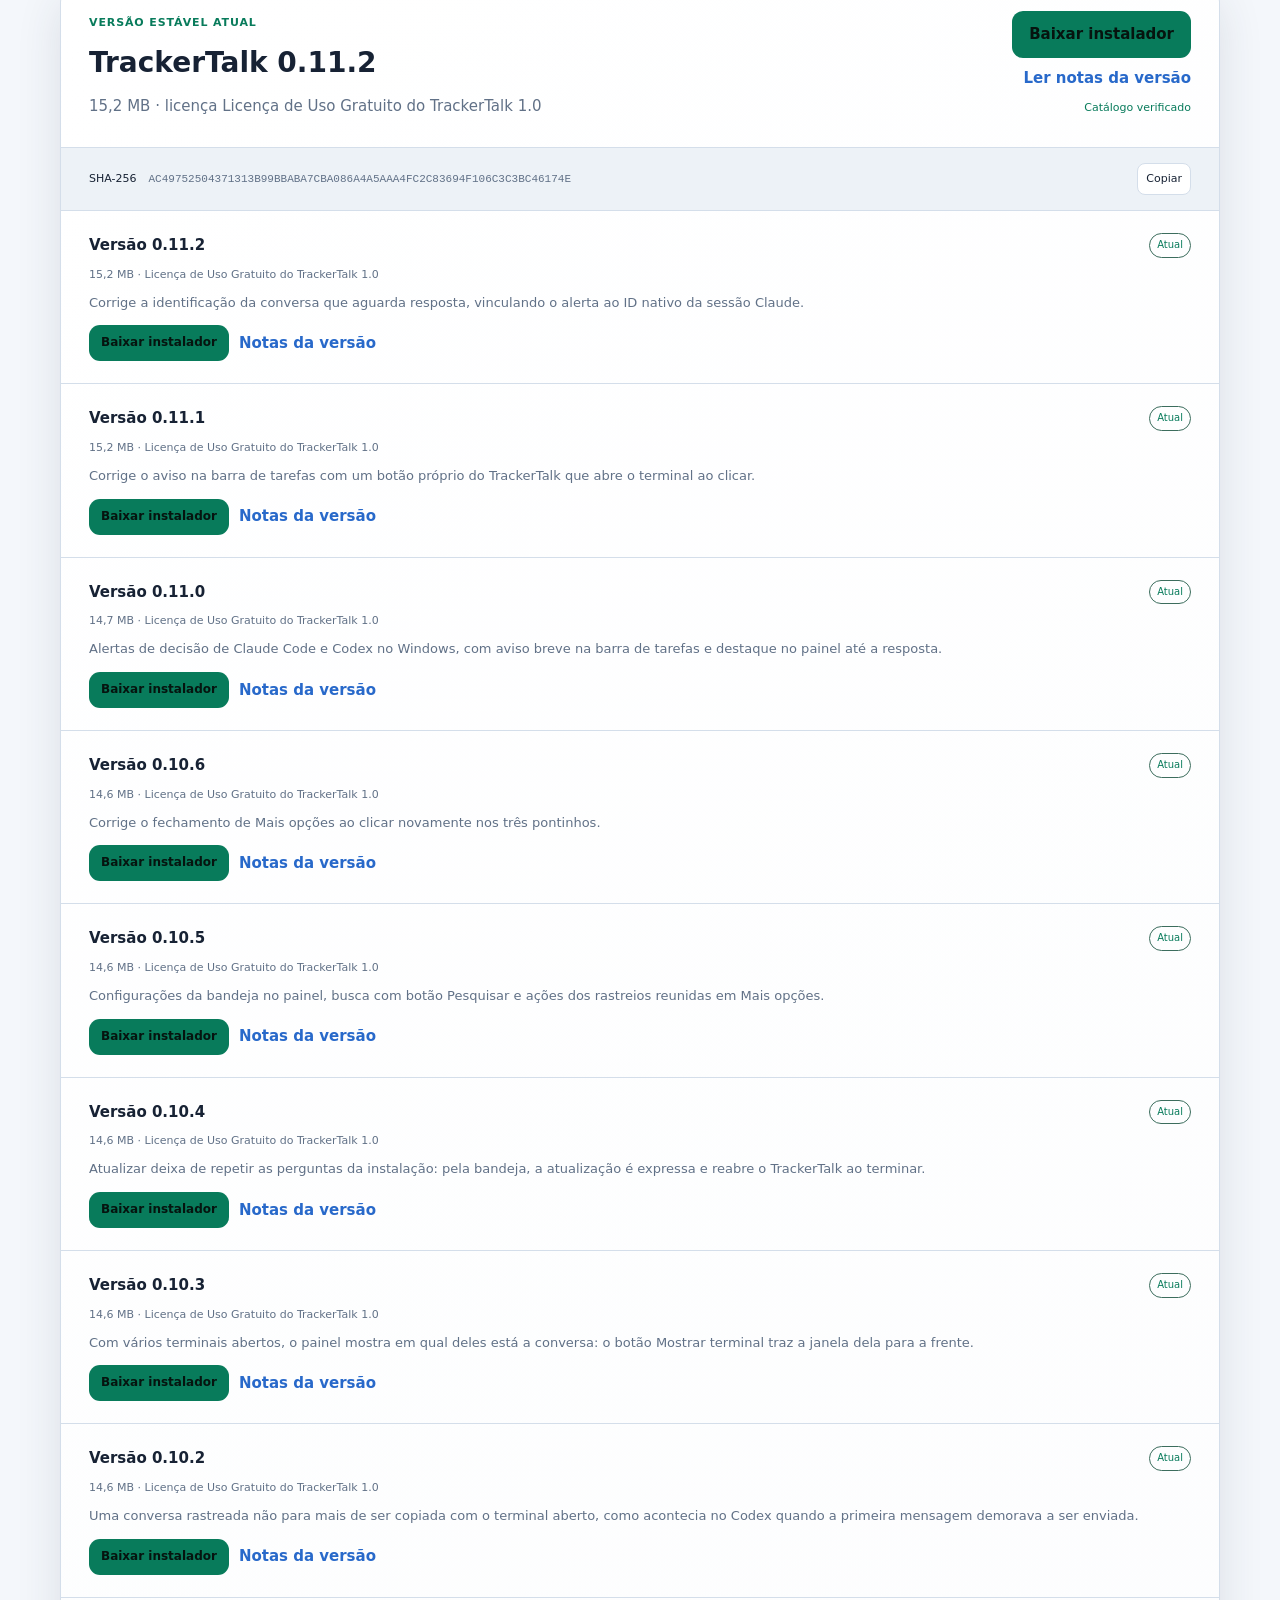
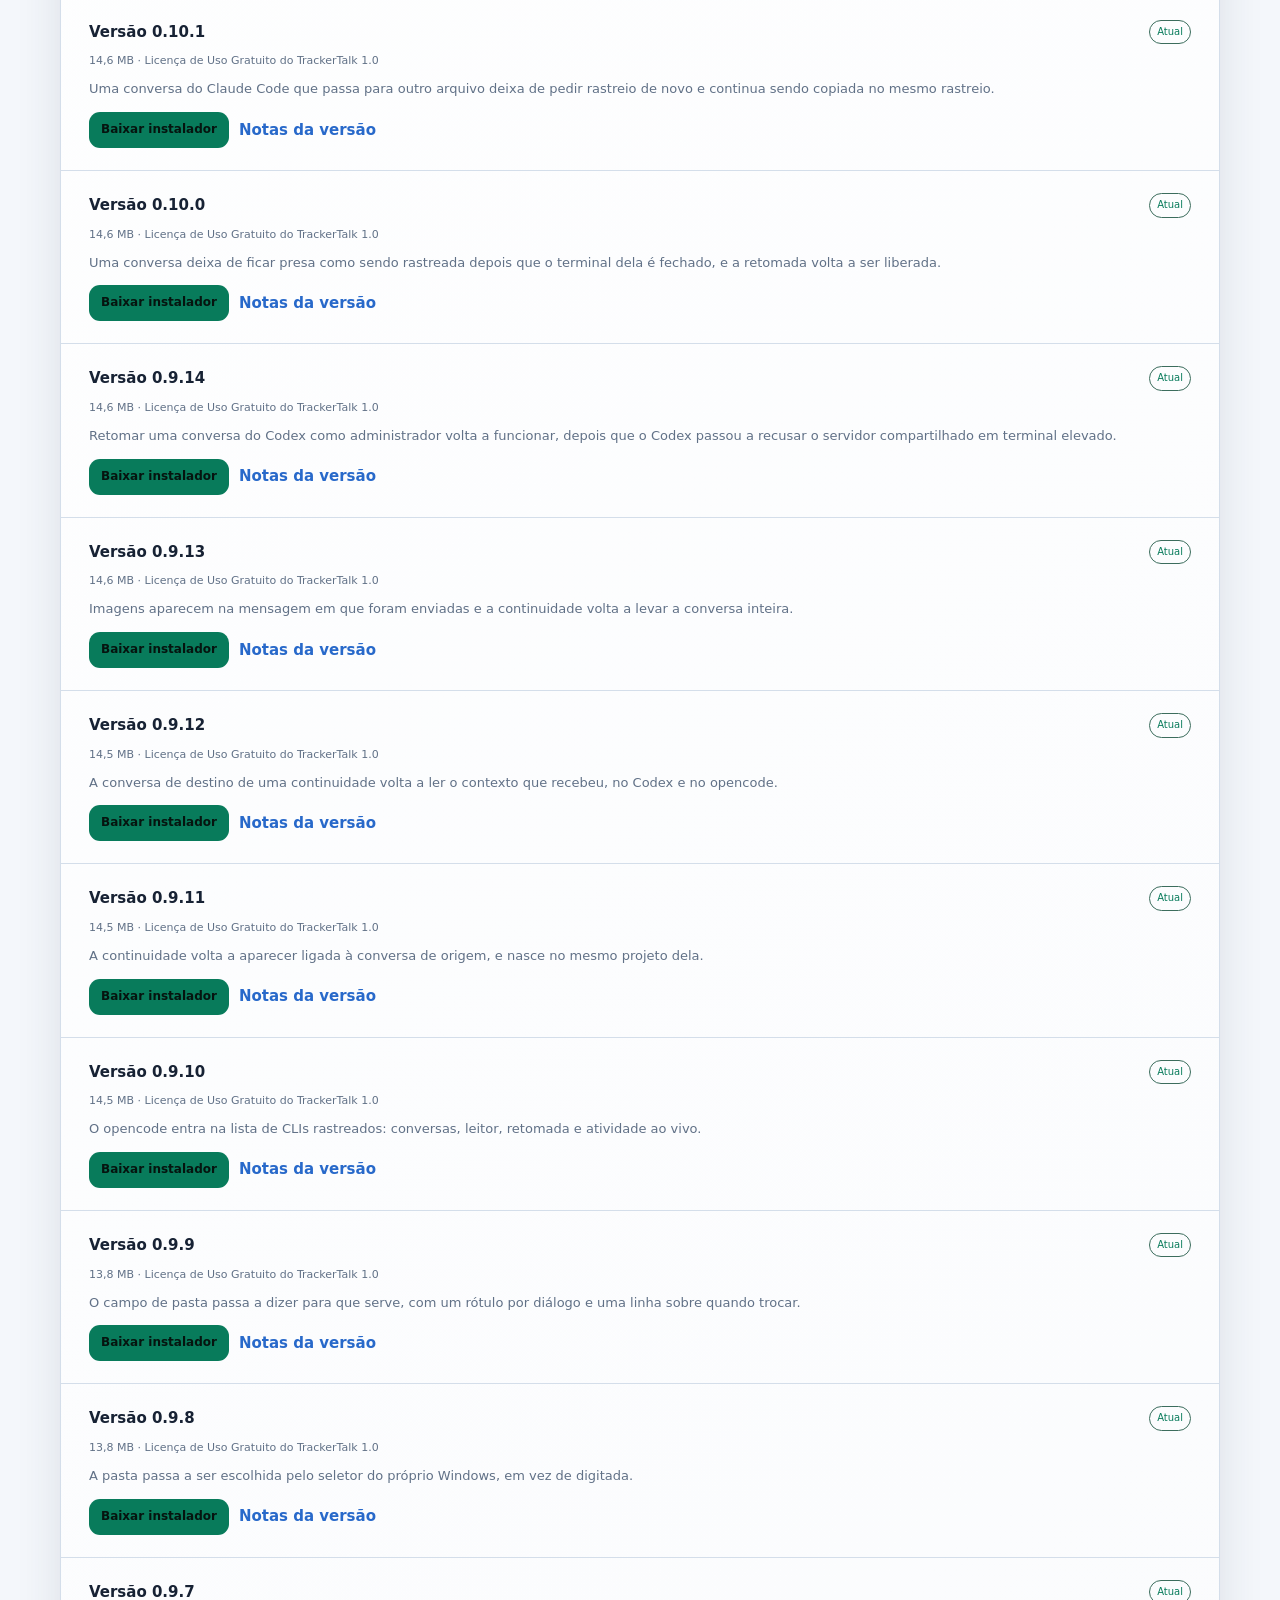
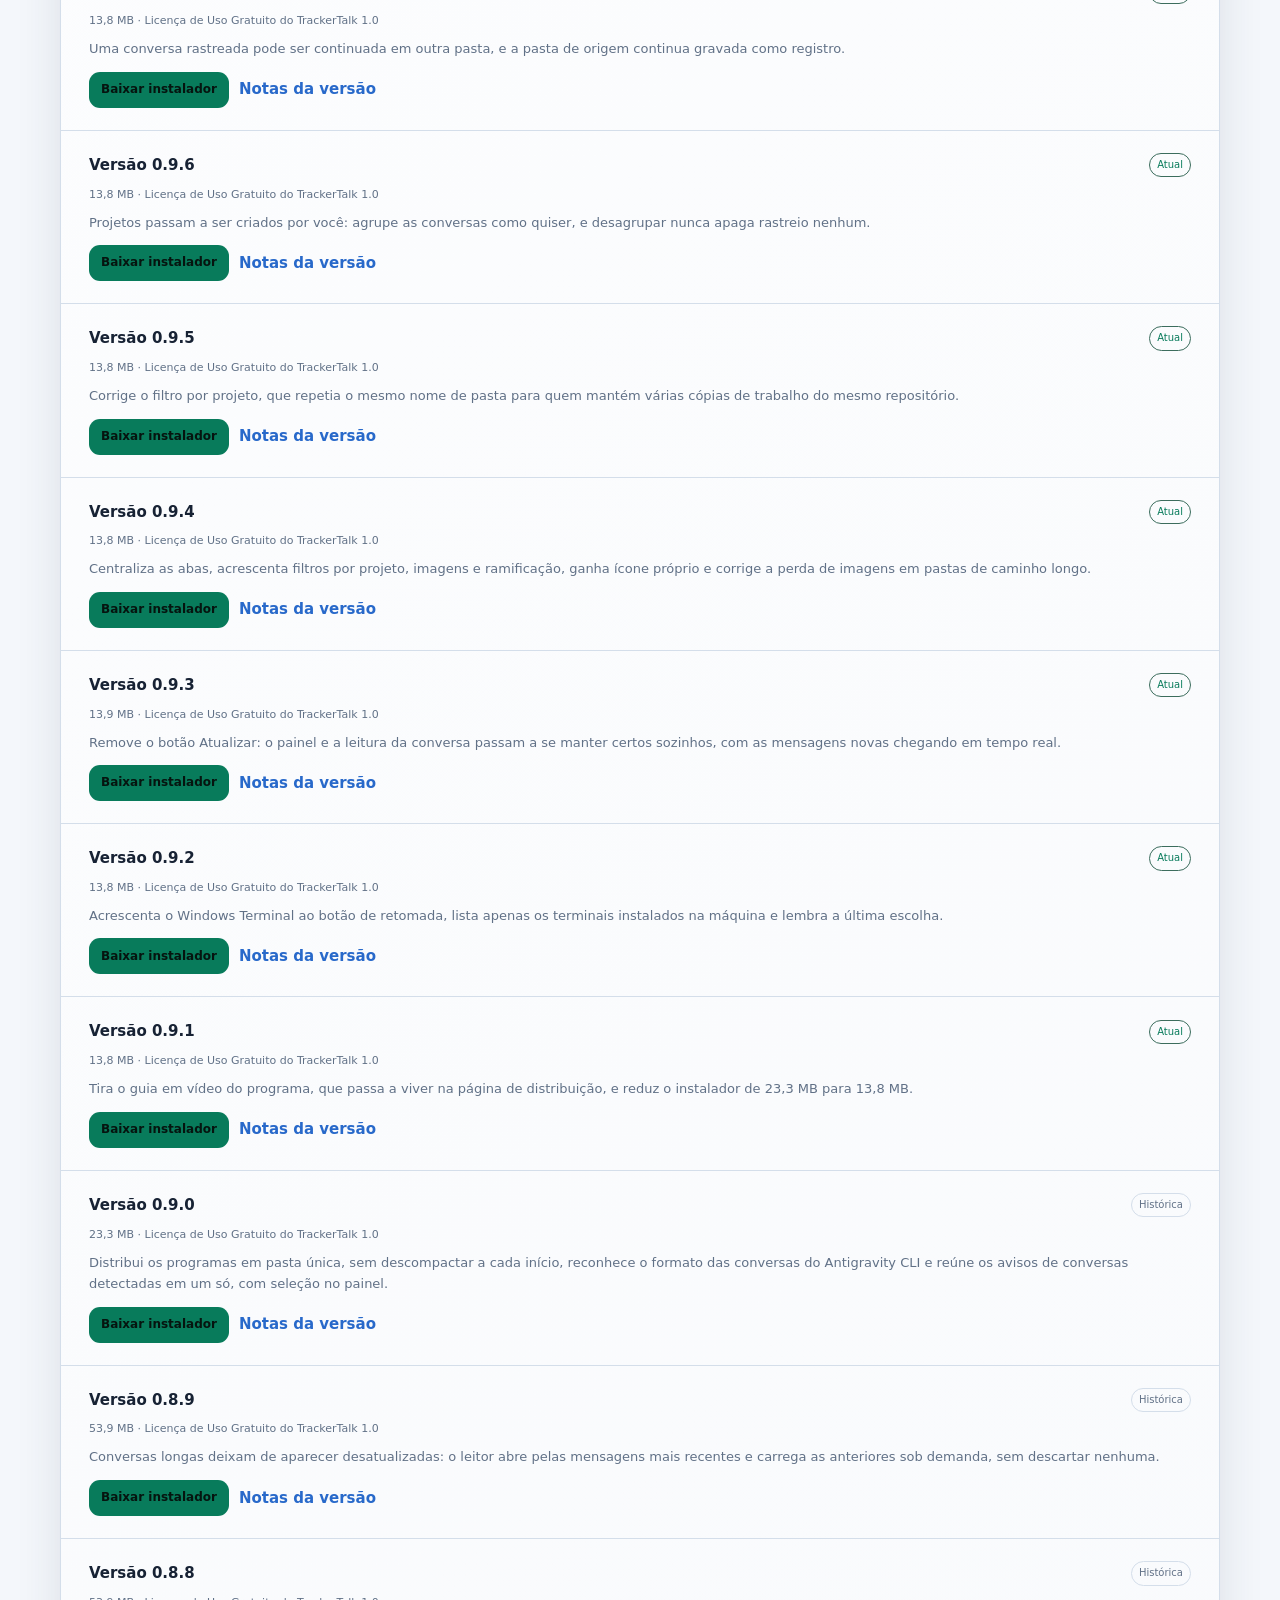
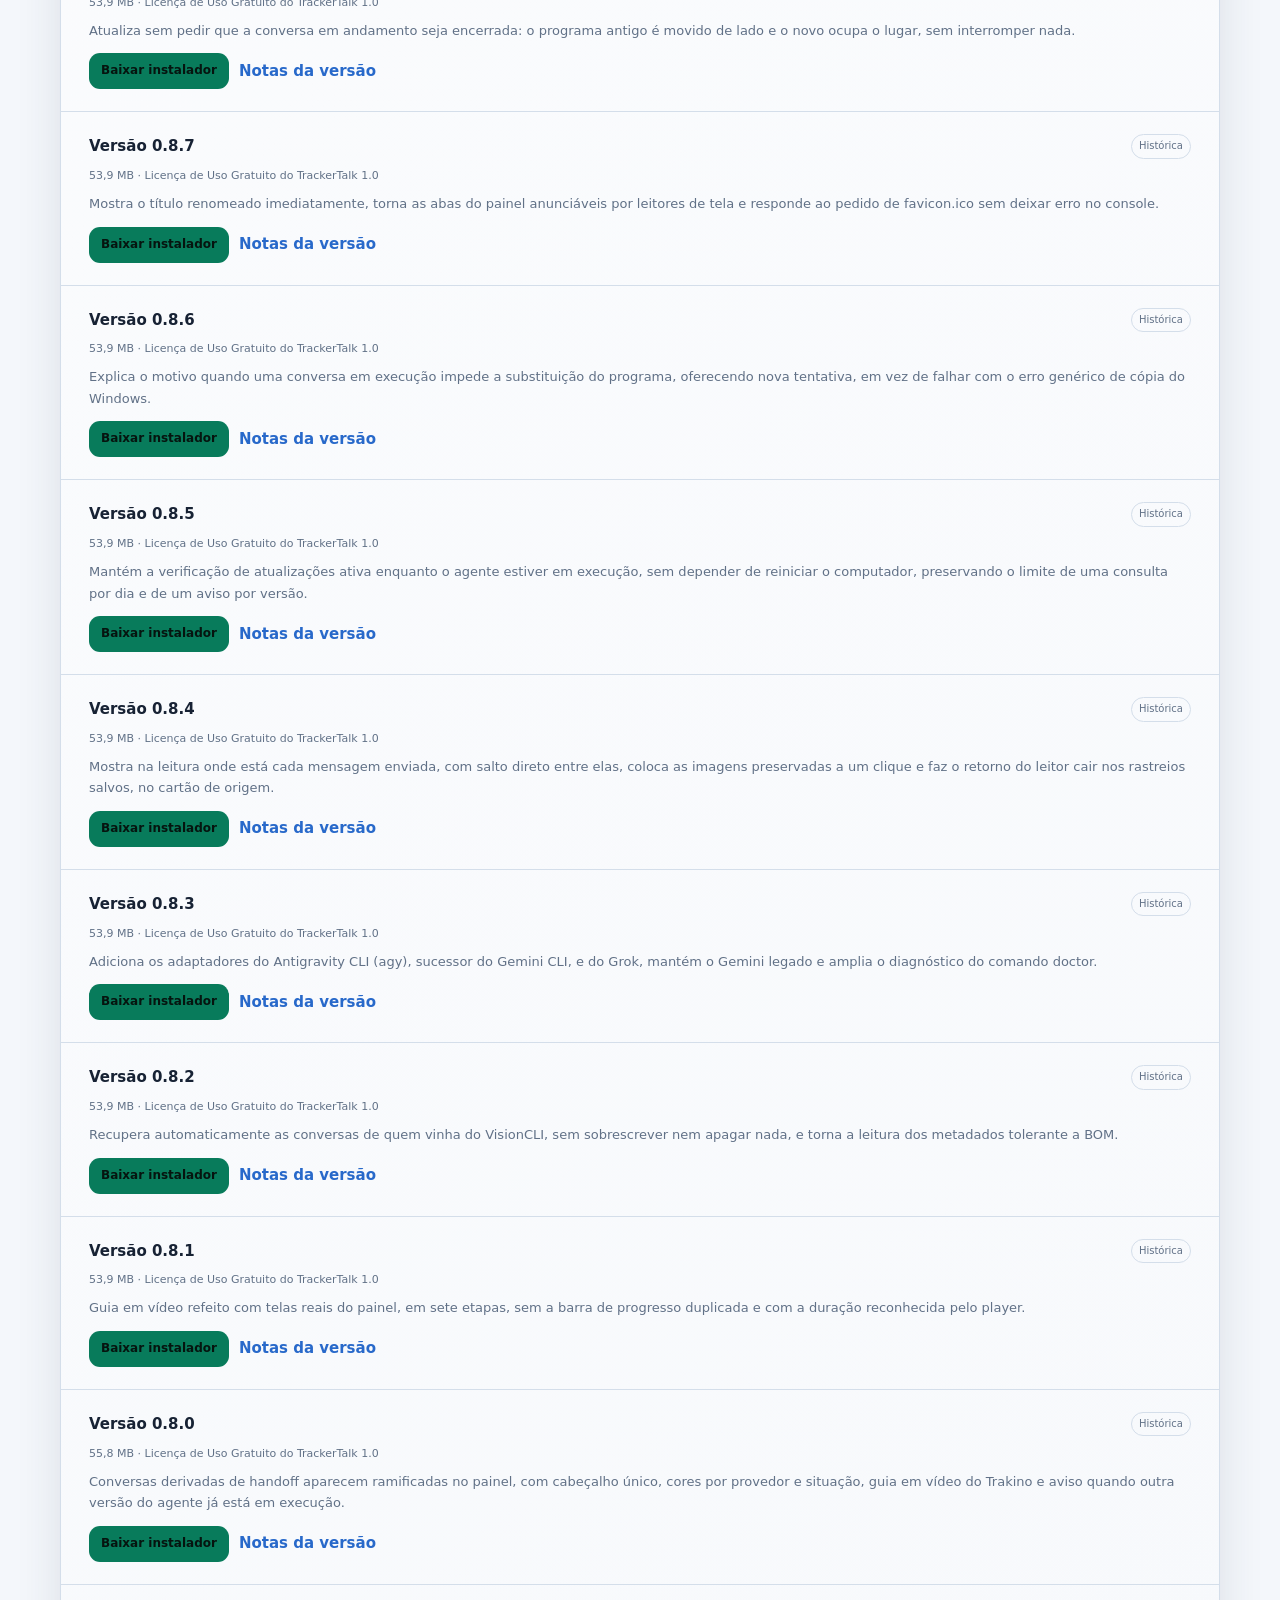
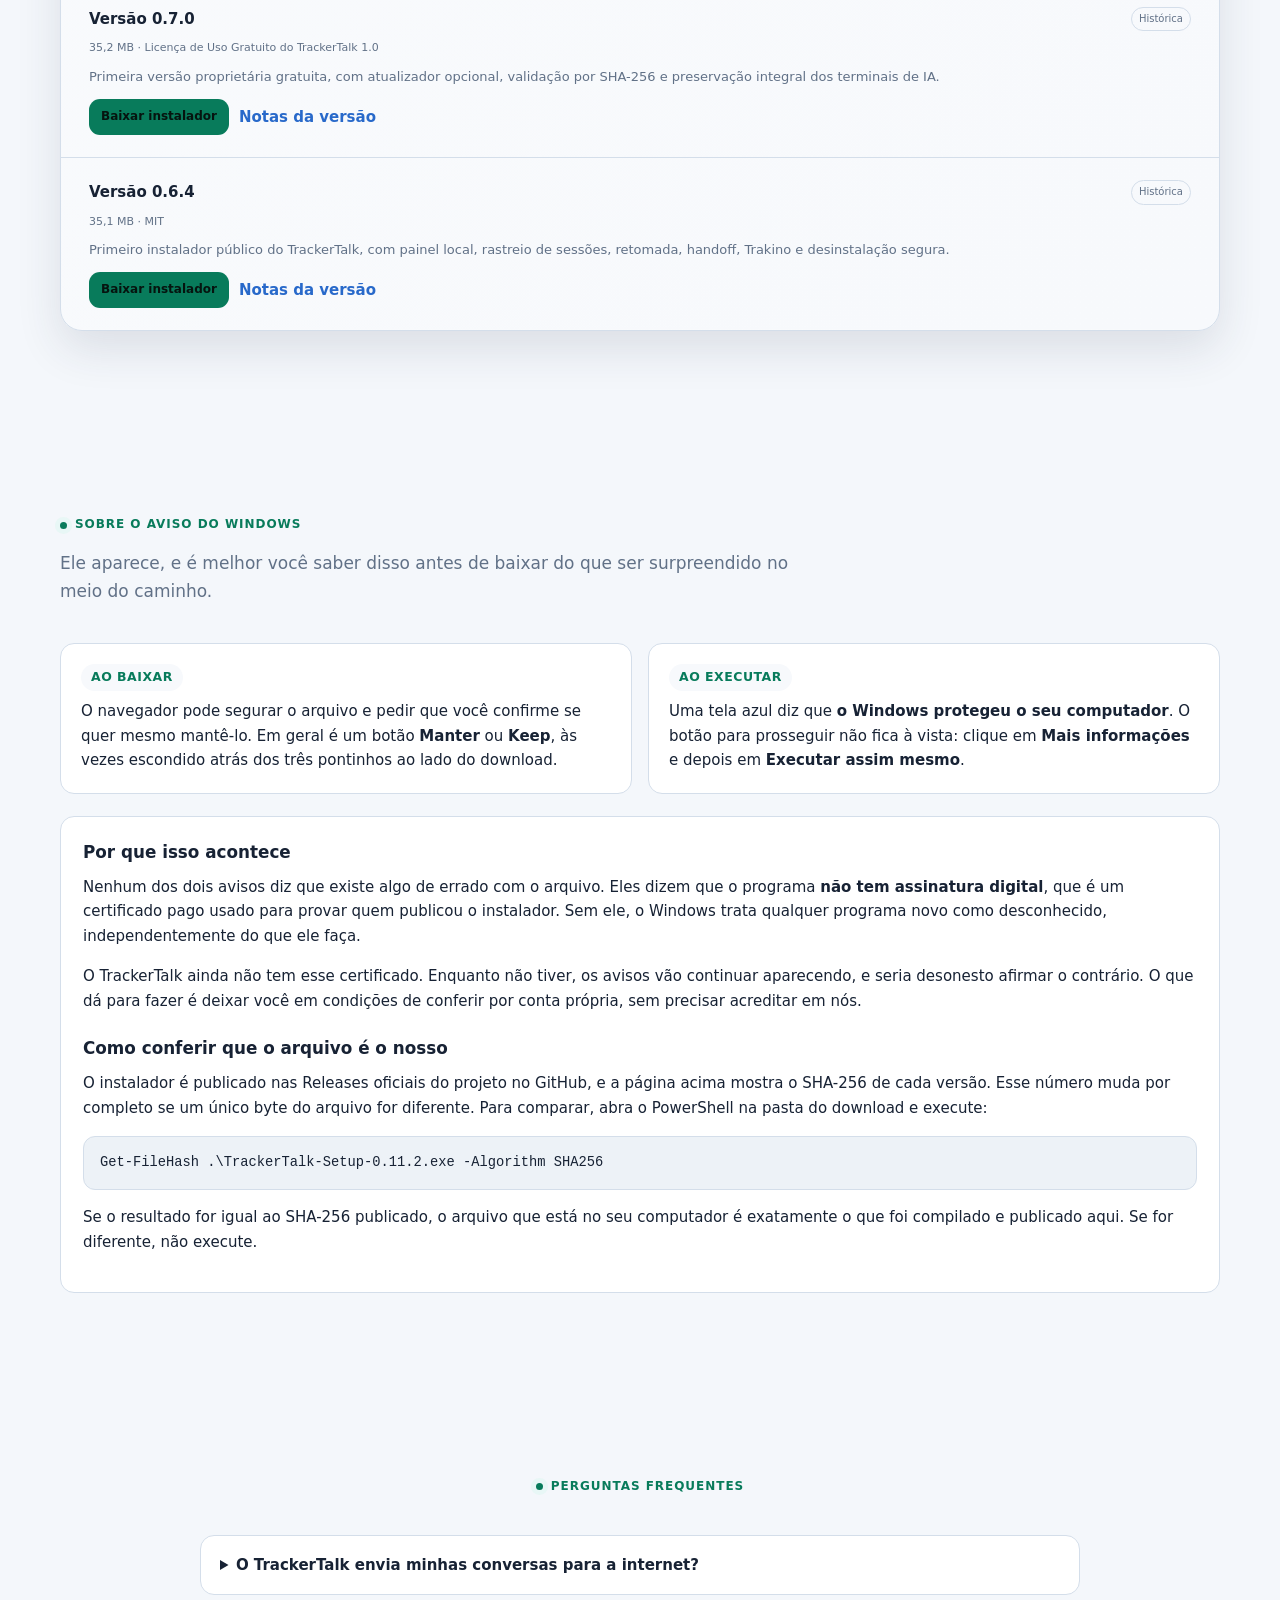
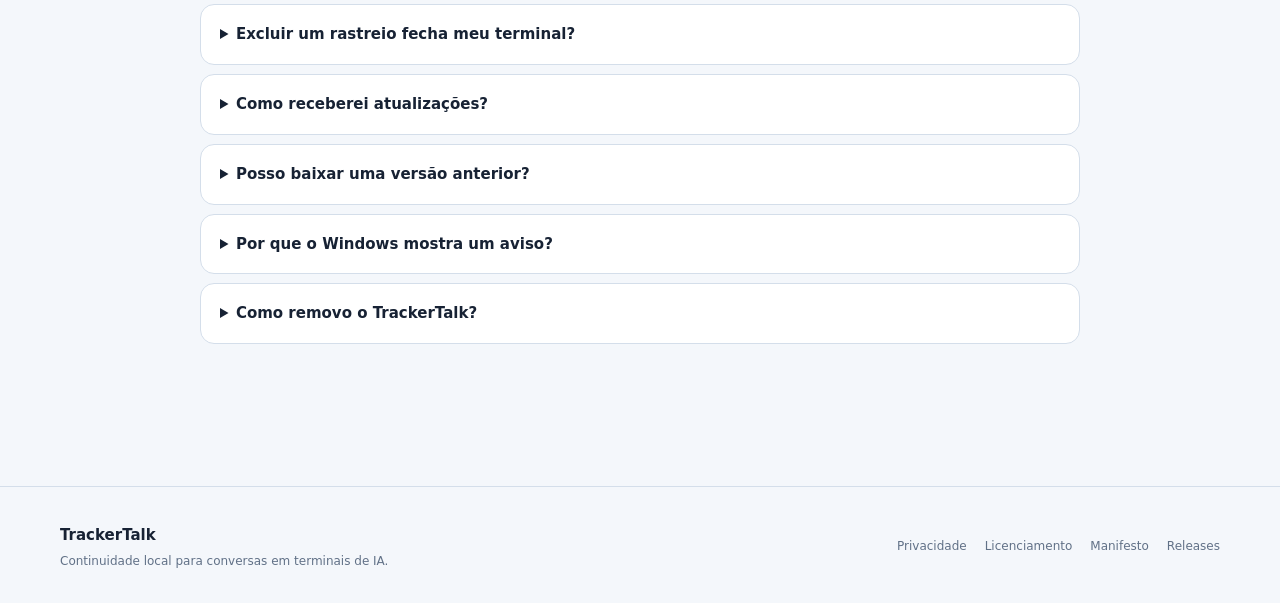
==== commit 4f36a138: "Publica a versão 0.11.2" ====
--- a/index.html
+++ b/index.html
@@ -52,7 +52,7 @@
           <a class="button" data-download href="https://github.com/PabloLino/TrackerTalk-Distribuicao/releases/latest">Baixar para Windows</a>
           <a class="button secondary" href="#como-funciona">Entender como funciona</a>
         </div>
-        <p class="download-meta">Versão <strong data-version>0.11.1</strong> · Windows 10/11 x64 · instalação por usuário</p>
+        <p class="download-meta">Versão <strong data-version>0.11.2</strong> · Windows 10/11 x64 · instalação por usuário</p>
         <p class="download-note">O Windows pede uma confirmação a mais. <a href="#aviso">Por quê</a></p>
         <ul class="trust-list" aria-label="Características">
           <li>Sem conta</li>
@@ -274,18 +274,18 @@
         <div class="current-release">
           <div>
             <span class="release-kicker">Versão estável atual</span>
-            <h3>TrackerTalk <span data-version>0.11.1</span></h3>
+            <h3>TrackerTalk <span data-version>0.11.2</span></h3>
             <p><span id="releaseSize">15,2 MB</span> · licença <span id="releaseLicense">proprietária gratuita</span></p>
           </div>
           <div class="release-current-actions">
             <a class="button" data-download href="https://github.com/PabloLino/TrackerTalk-Distribuicao/releases/latest">Baixar instalador</a>
-            <a id="releaseNotes" class="text-link" href="https://github.com/PabloLino/TrackerTalk-Distribuicao/releases/tag/v0.11.1">Ler notas da versão</a>
+            <a id="releaseNotes" class="text-link" href="https://github.com/PabloLino/TrackerTalk-Distribuicao/releases/tag/v0.11.2">Ler notas da versão</a>
             <span id="manifestStatus" class="manifest-status" aria-live="polite">Verificando catálogo…</span>
           </div>
         </div>
         <div class="hash-box">
           <span>SHA-256</span>
-          <code id="releaseHash">7247C7820C2D73CD2AF5AB1CF0707540C7CF9B4EFCB3EBBA6FC1A10AF0FAF6C2</code>
+          <code id="releaseHash">AC49752504371313B99BBABA7CBA086A4A5AAA4FC2C83694F106C3C3BC46174E</code>
           <div>
             <button id="copyHash" class="copy-button" type="button">Copiar</button>
             <span id="copyStatus" class="copy-status" aria-live="polite"></span>
@@ -318,7 +318,7 @@
         <p>O TrackerTalk ainda não tem esse certificado. Enquanto não tiver, os avisos vão continuar aparecendo, e seria desonesto afirmar o contrário. O que dá para fazer é deixar você em condições de conferir por conta própria, sem precisar acreditar em nós.</p>
         <h3>Como conferir que o arquivo é o nosso</h3>
         <p>O instalador é publicado nas Releases oficiais do projeto no GitHub, e a página acima mostra o SHA-256 de cada versão. Esse número muda por completo se um único byte do arquivo for diferente. Para comparar, abra o PowerShell na pasta do download e execute:</p>
-        <pre class="warning-code"><code>Get-FileHash .\TrackerTalk-Setup-<span data-version>0.11.1</span>.exe -Algorithm SHA256</code></pre>
+        <pre class="warning-code"><code>Get-FileHash .\TrackerTalk-Setup-<span data-version>0.11.2</span>.exe -Algorithm SHA256</code></pre>
         <p>Se o resultado for igual ao SHA-256 publicado, o arquivo que está no seu computador é exatamente o que foi compilado e publicado aqui. Se for diferente, não execute.</p>
       </div>
     </section>
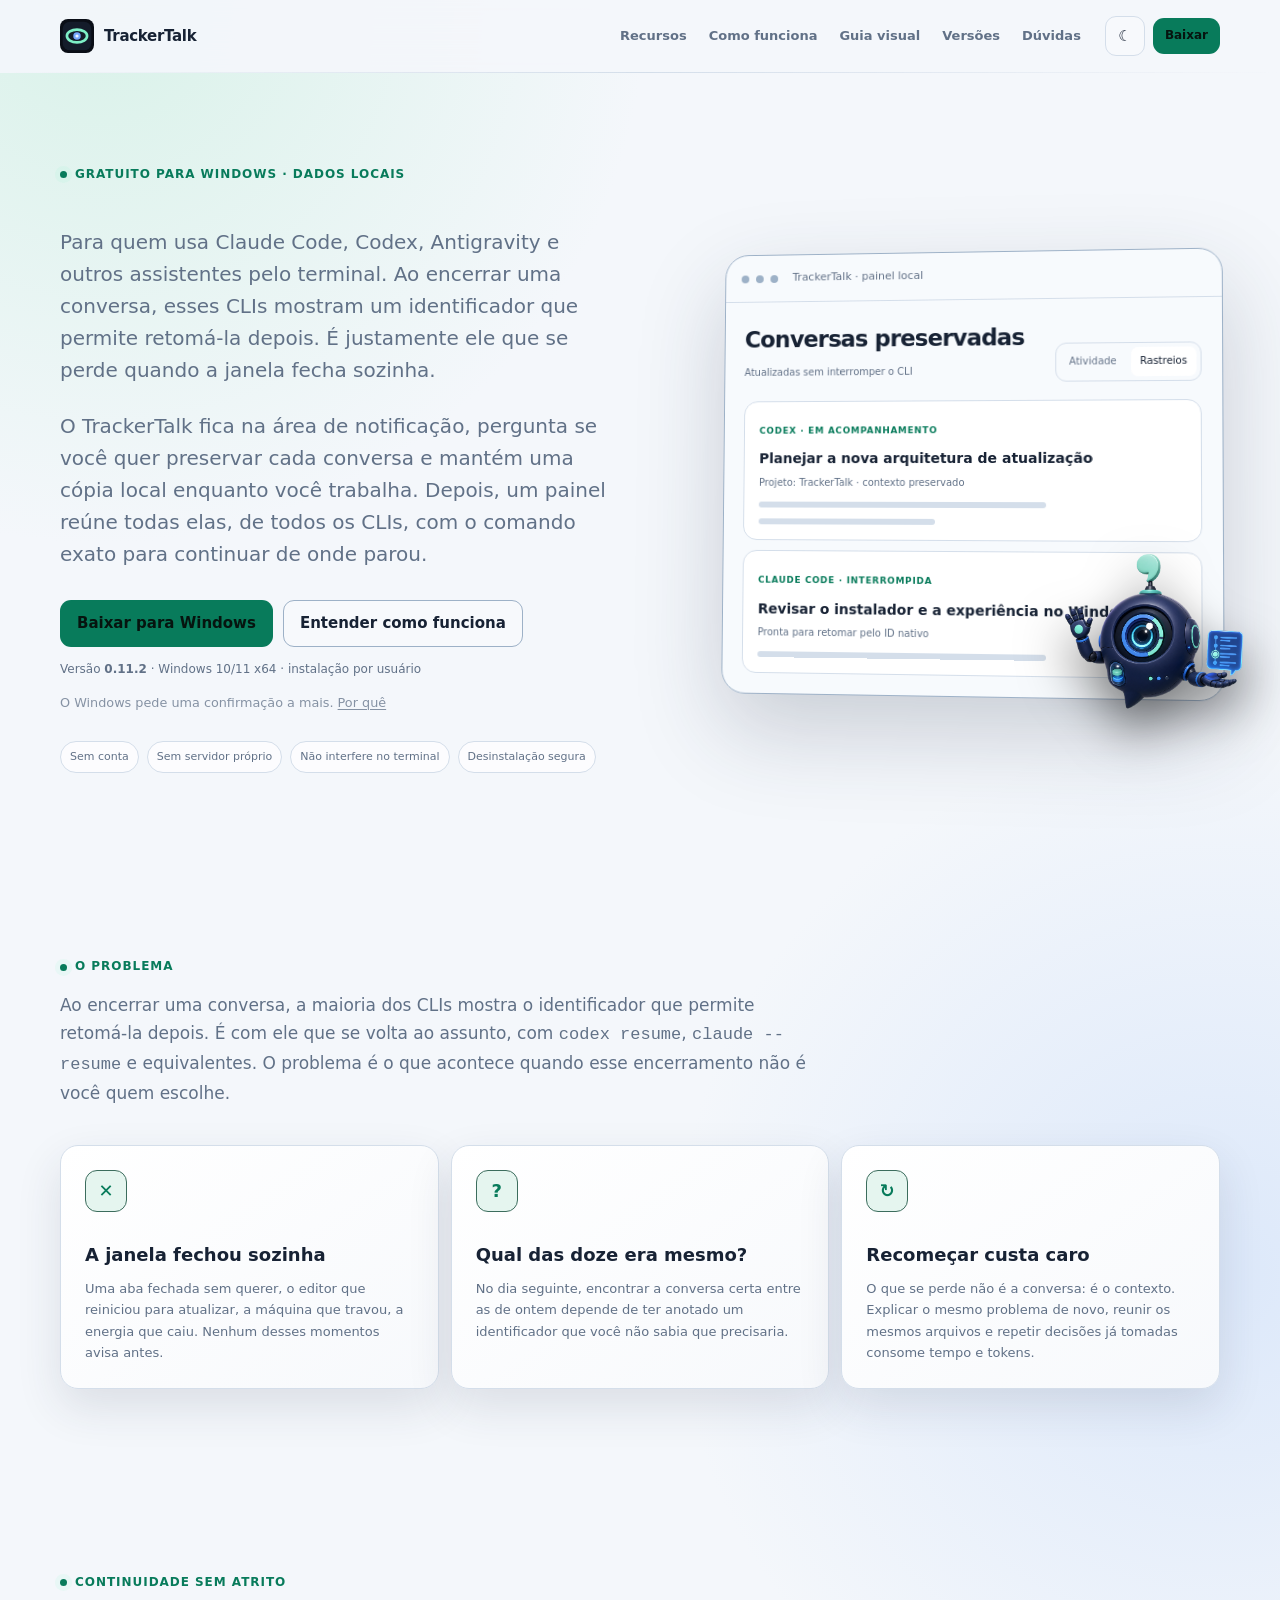
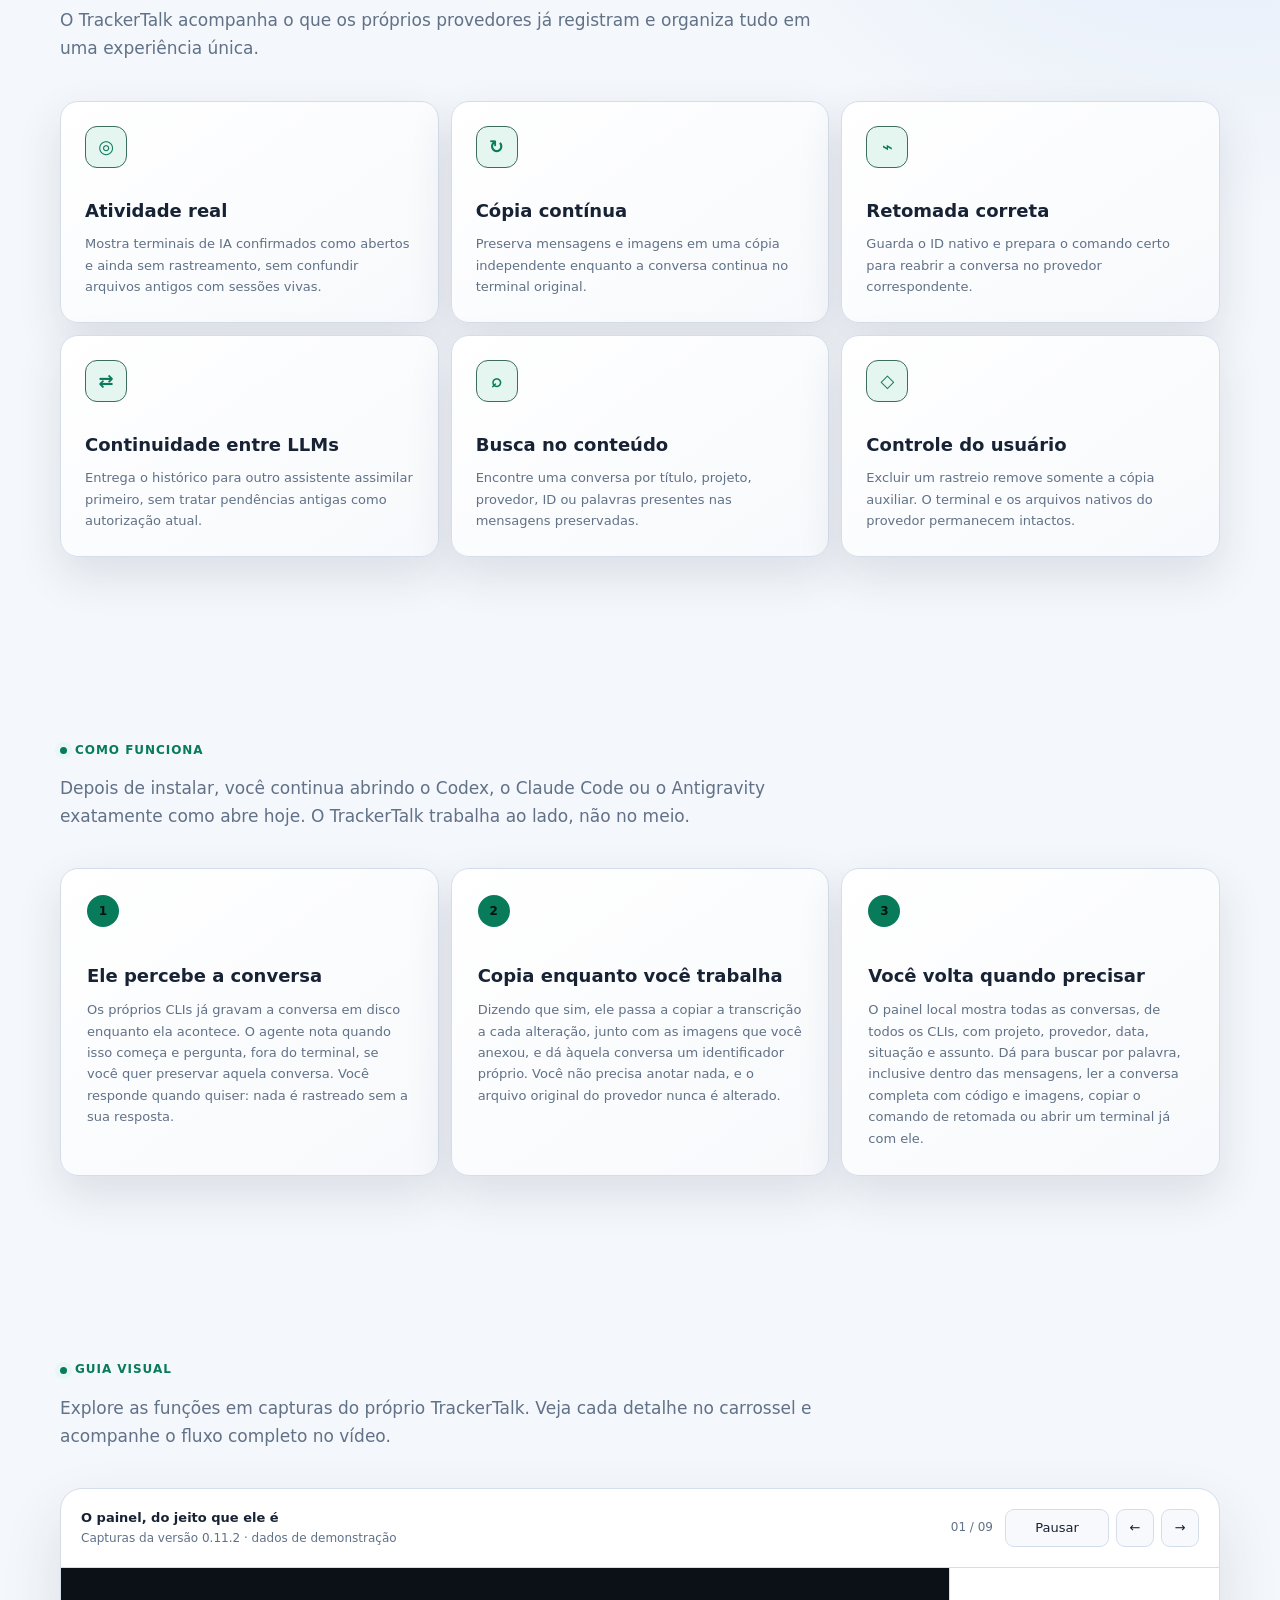
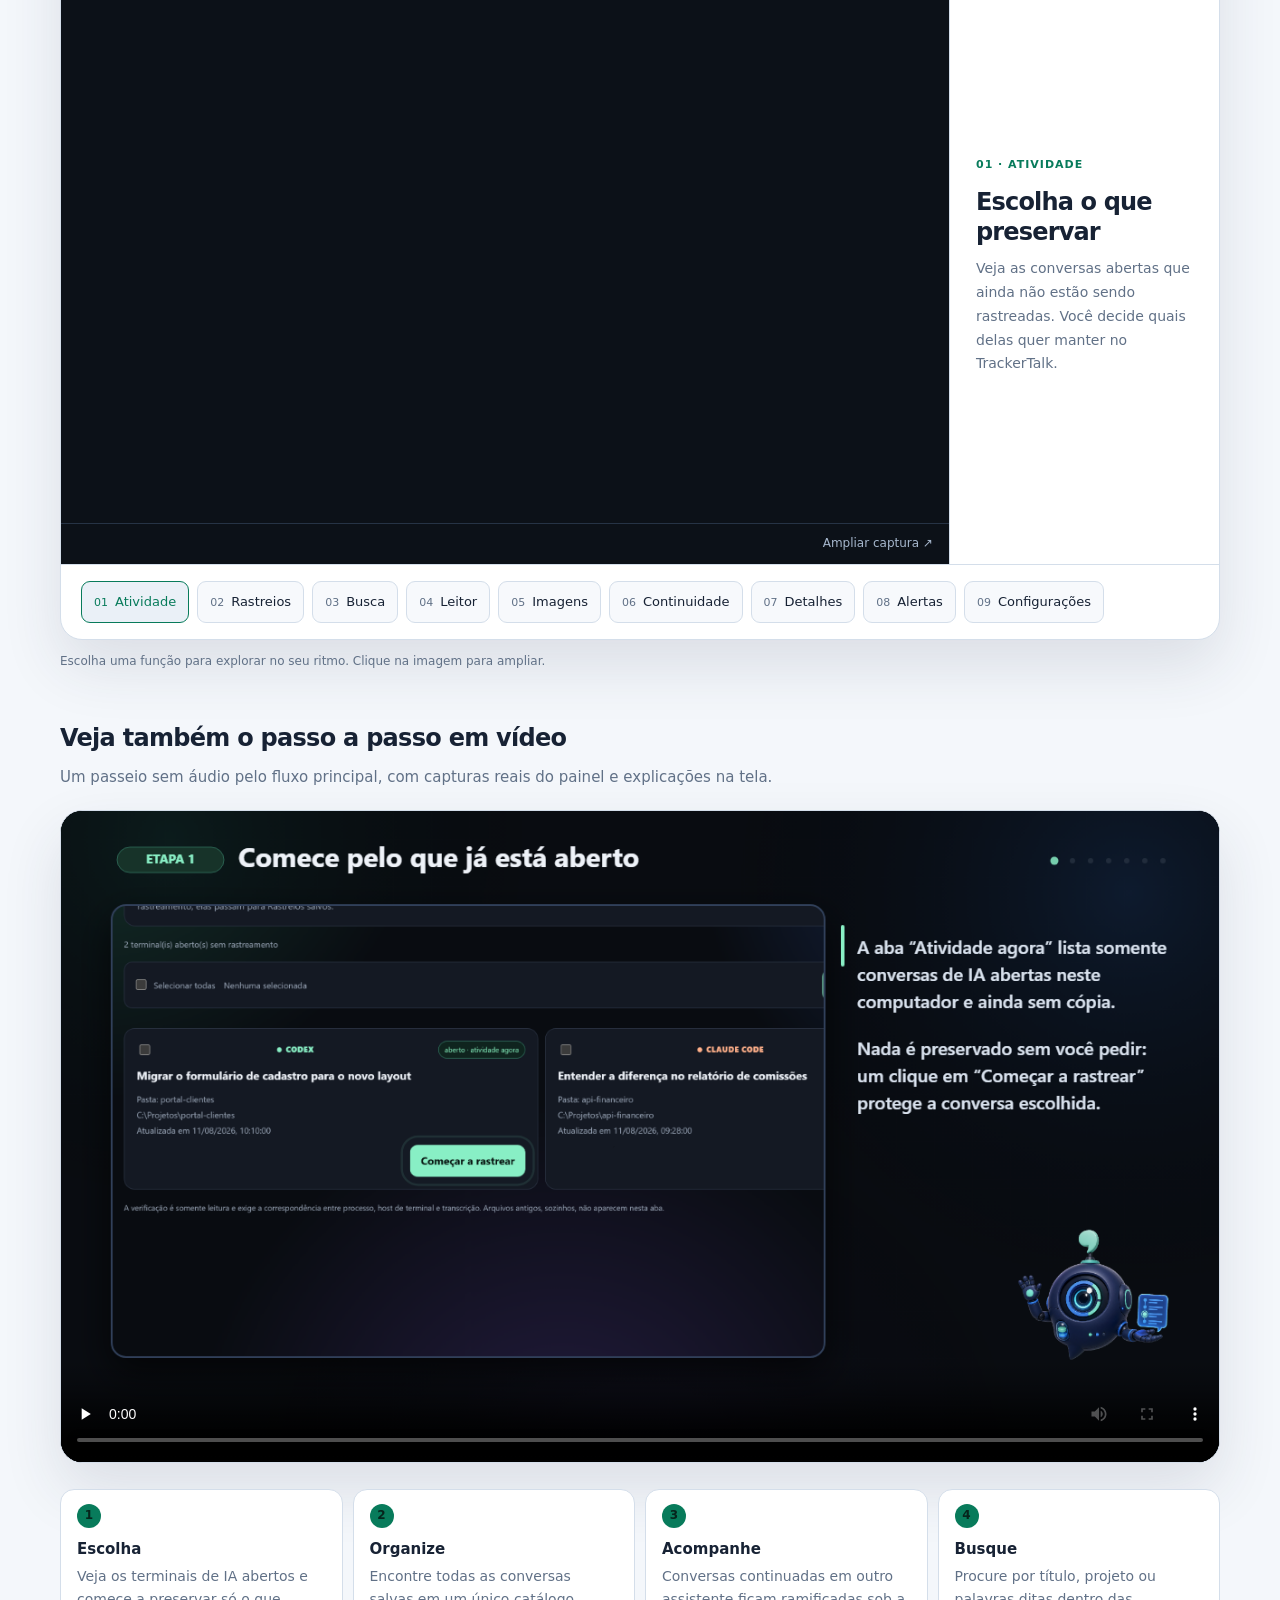
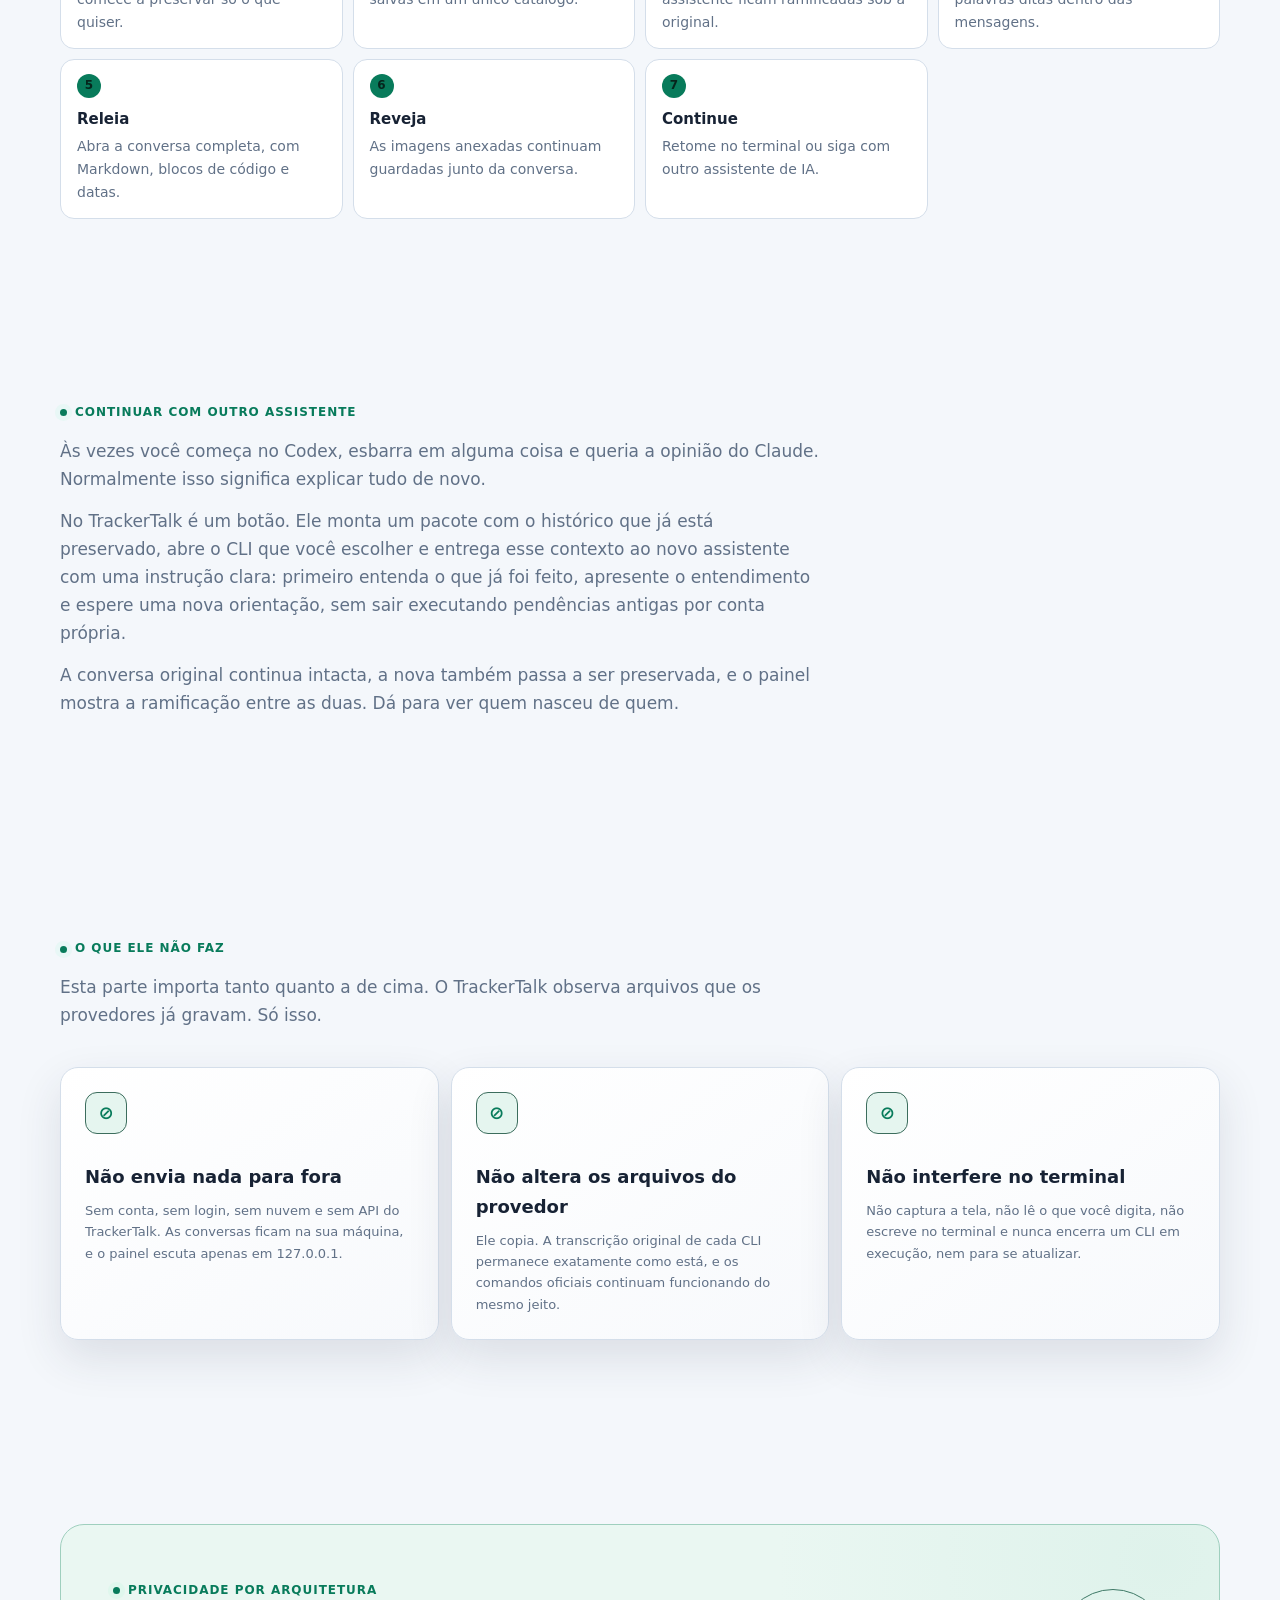
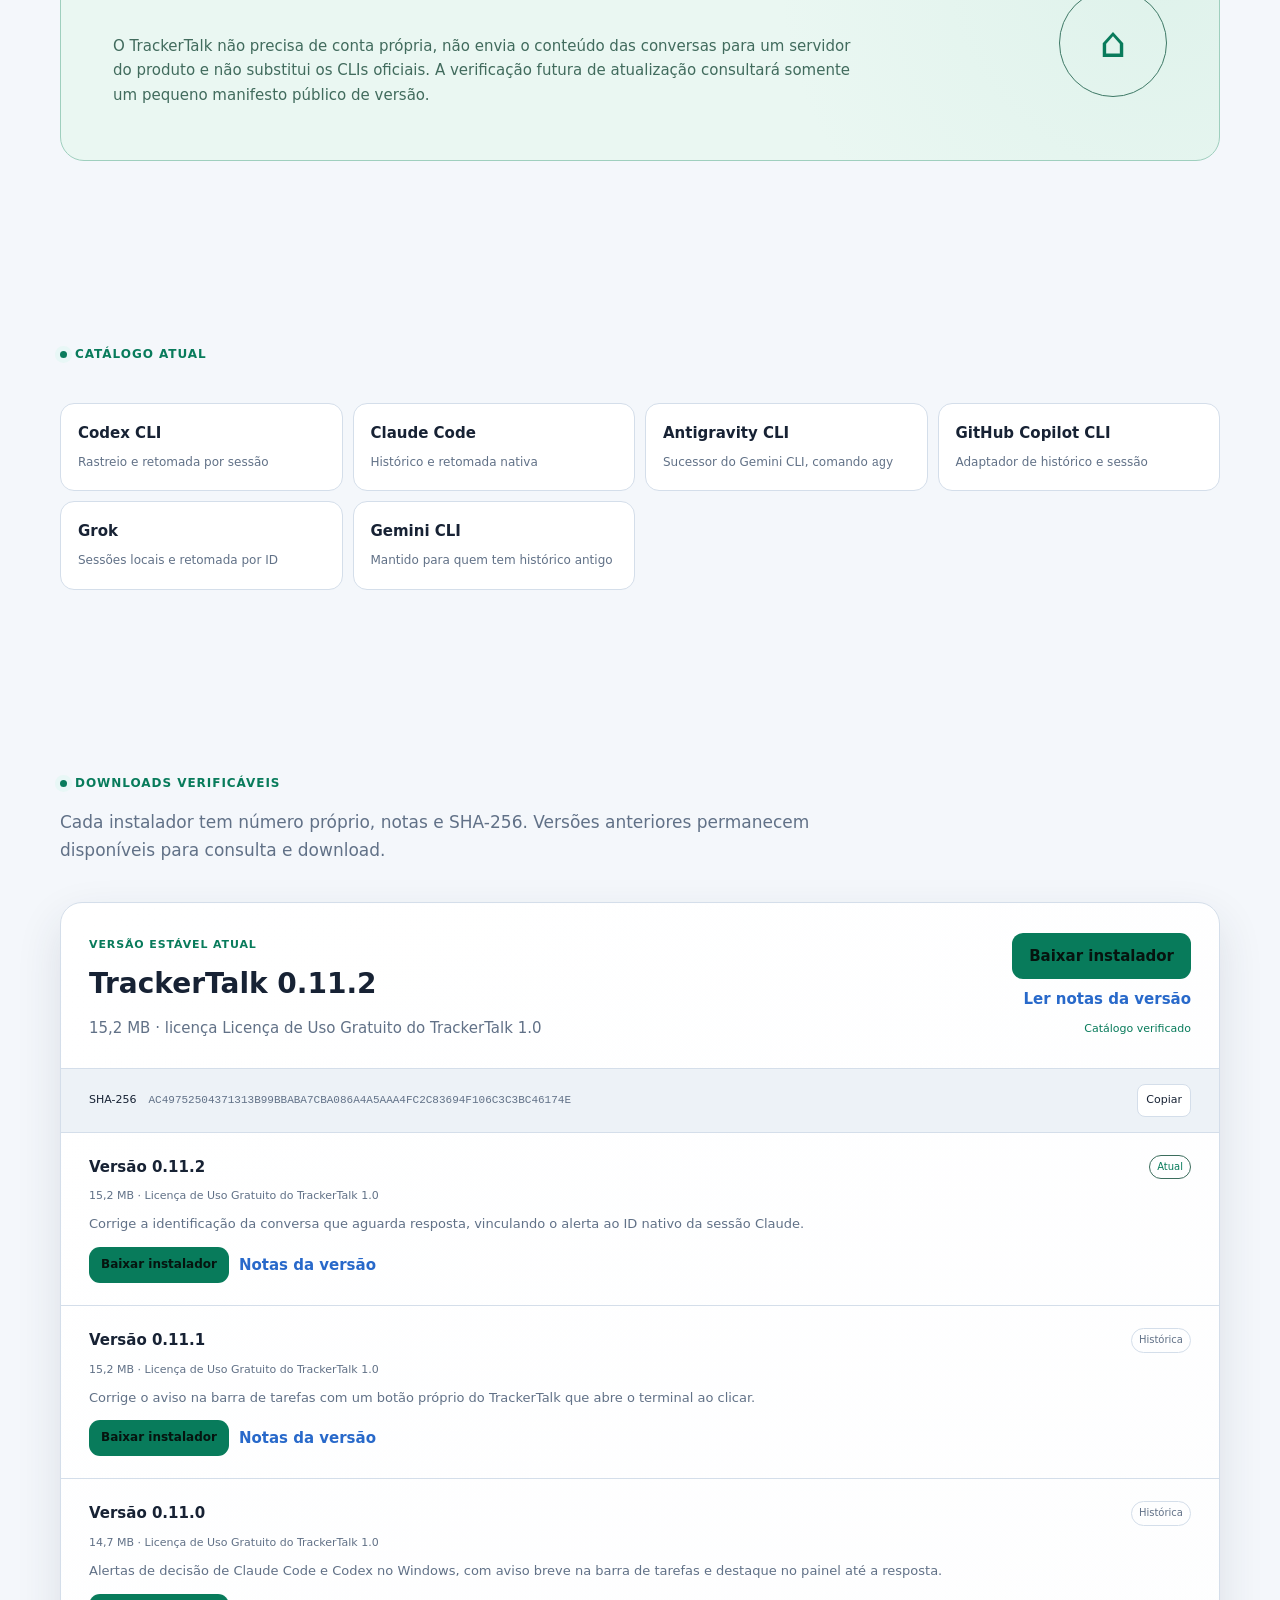
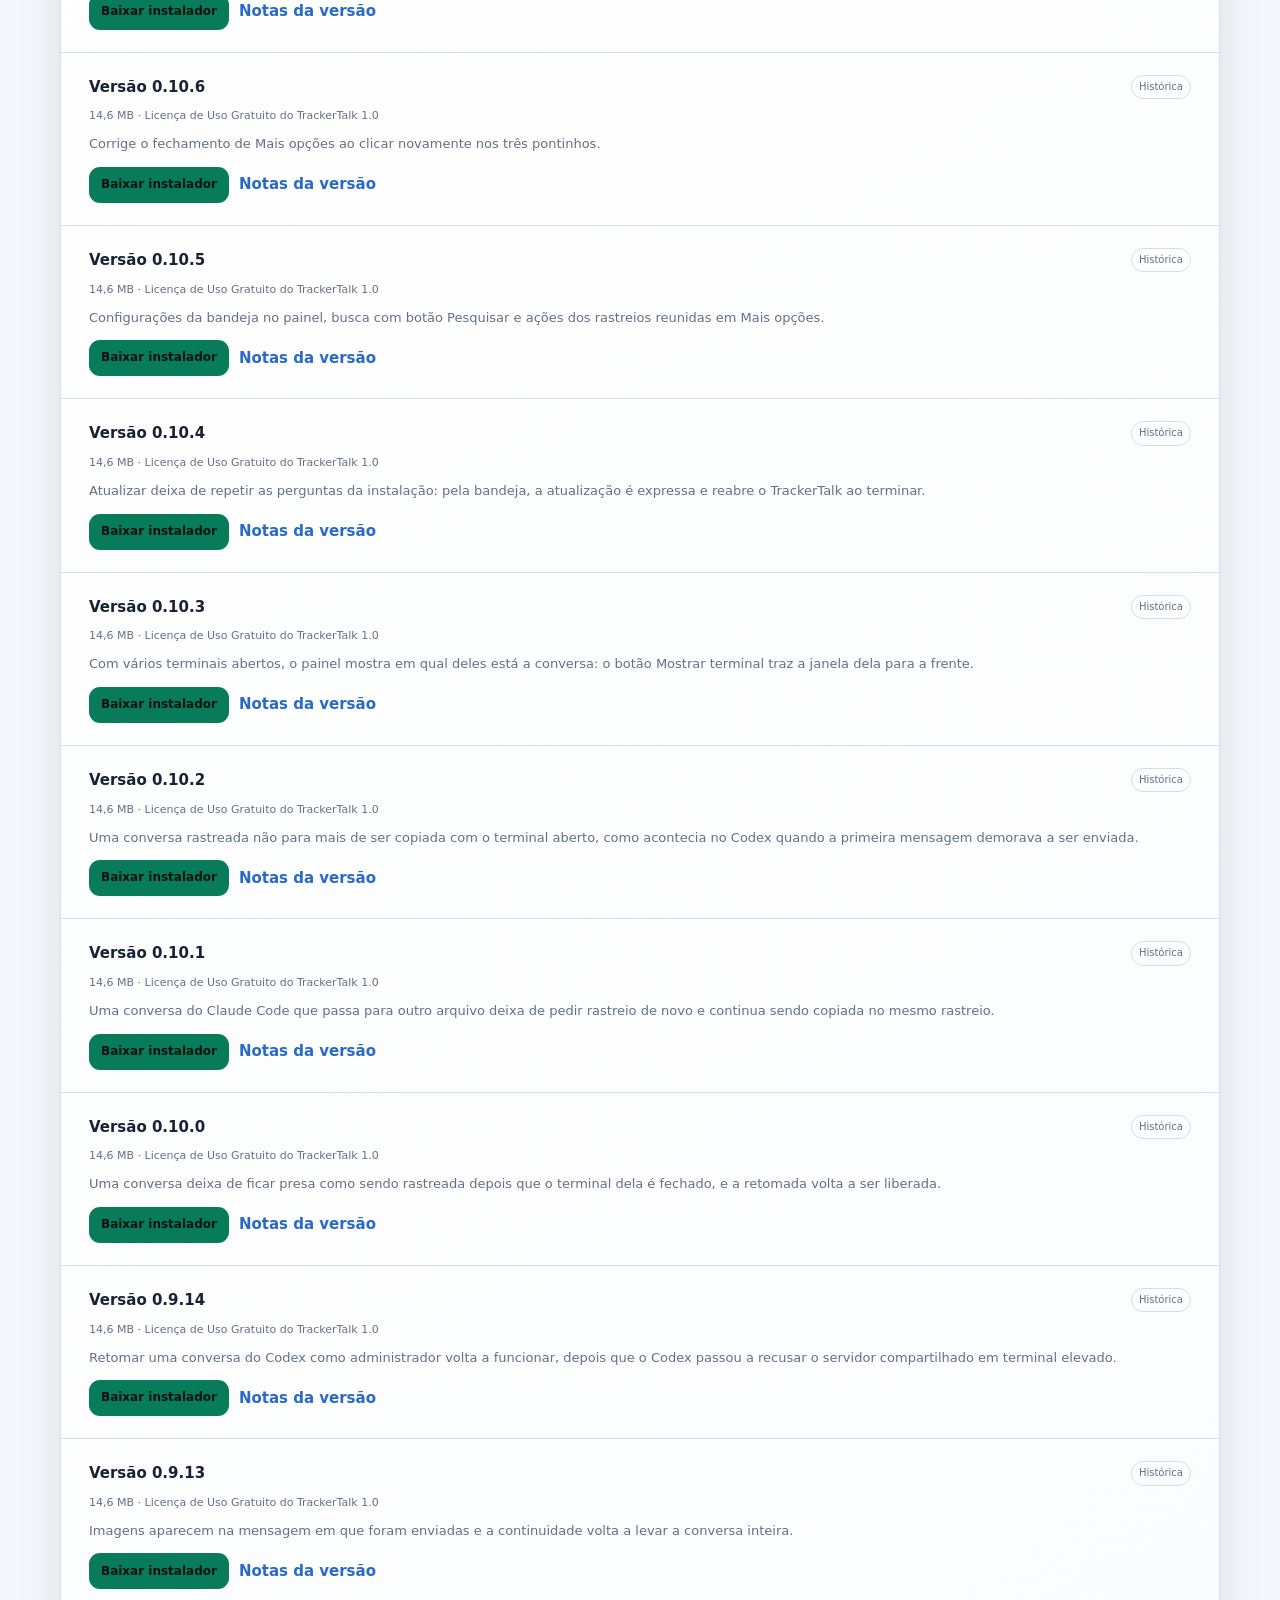
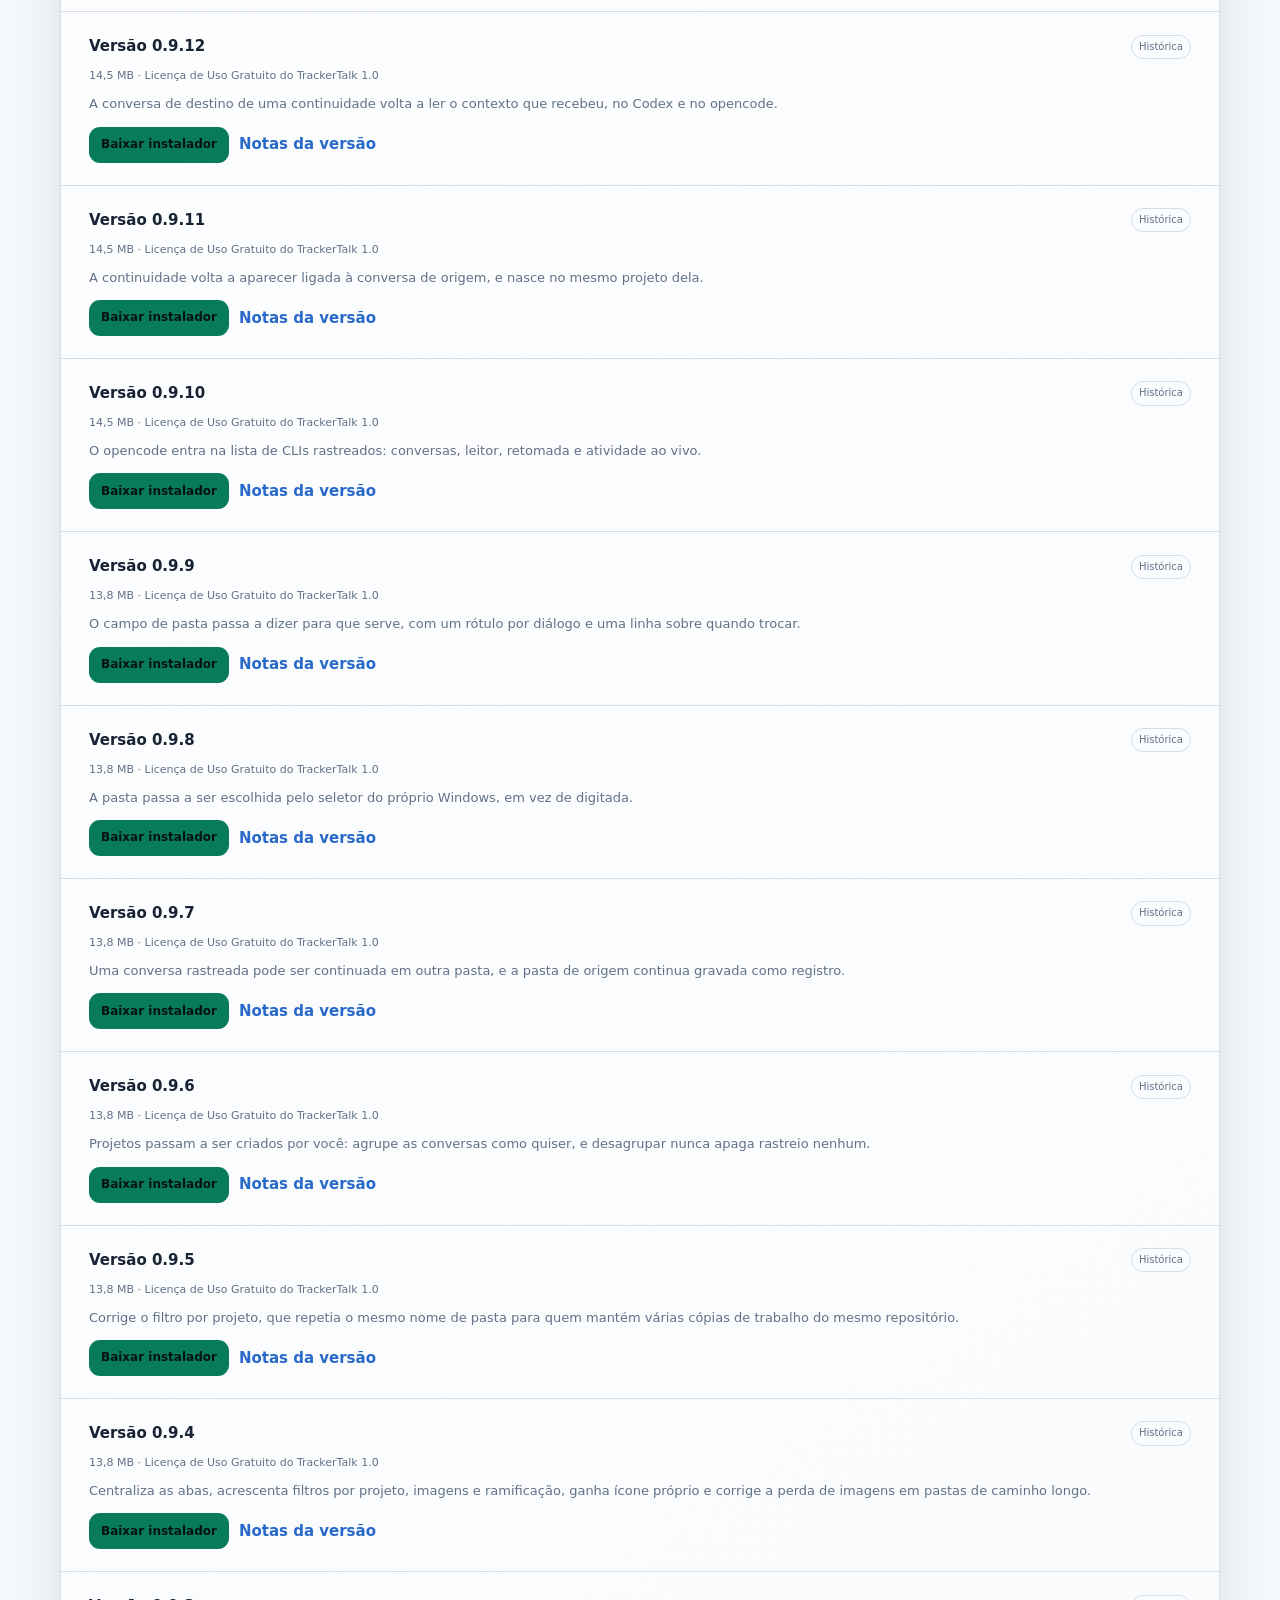
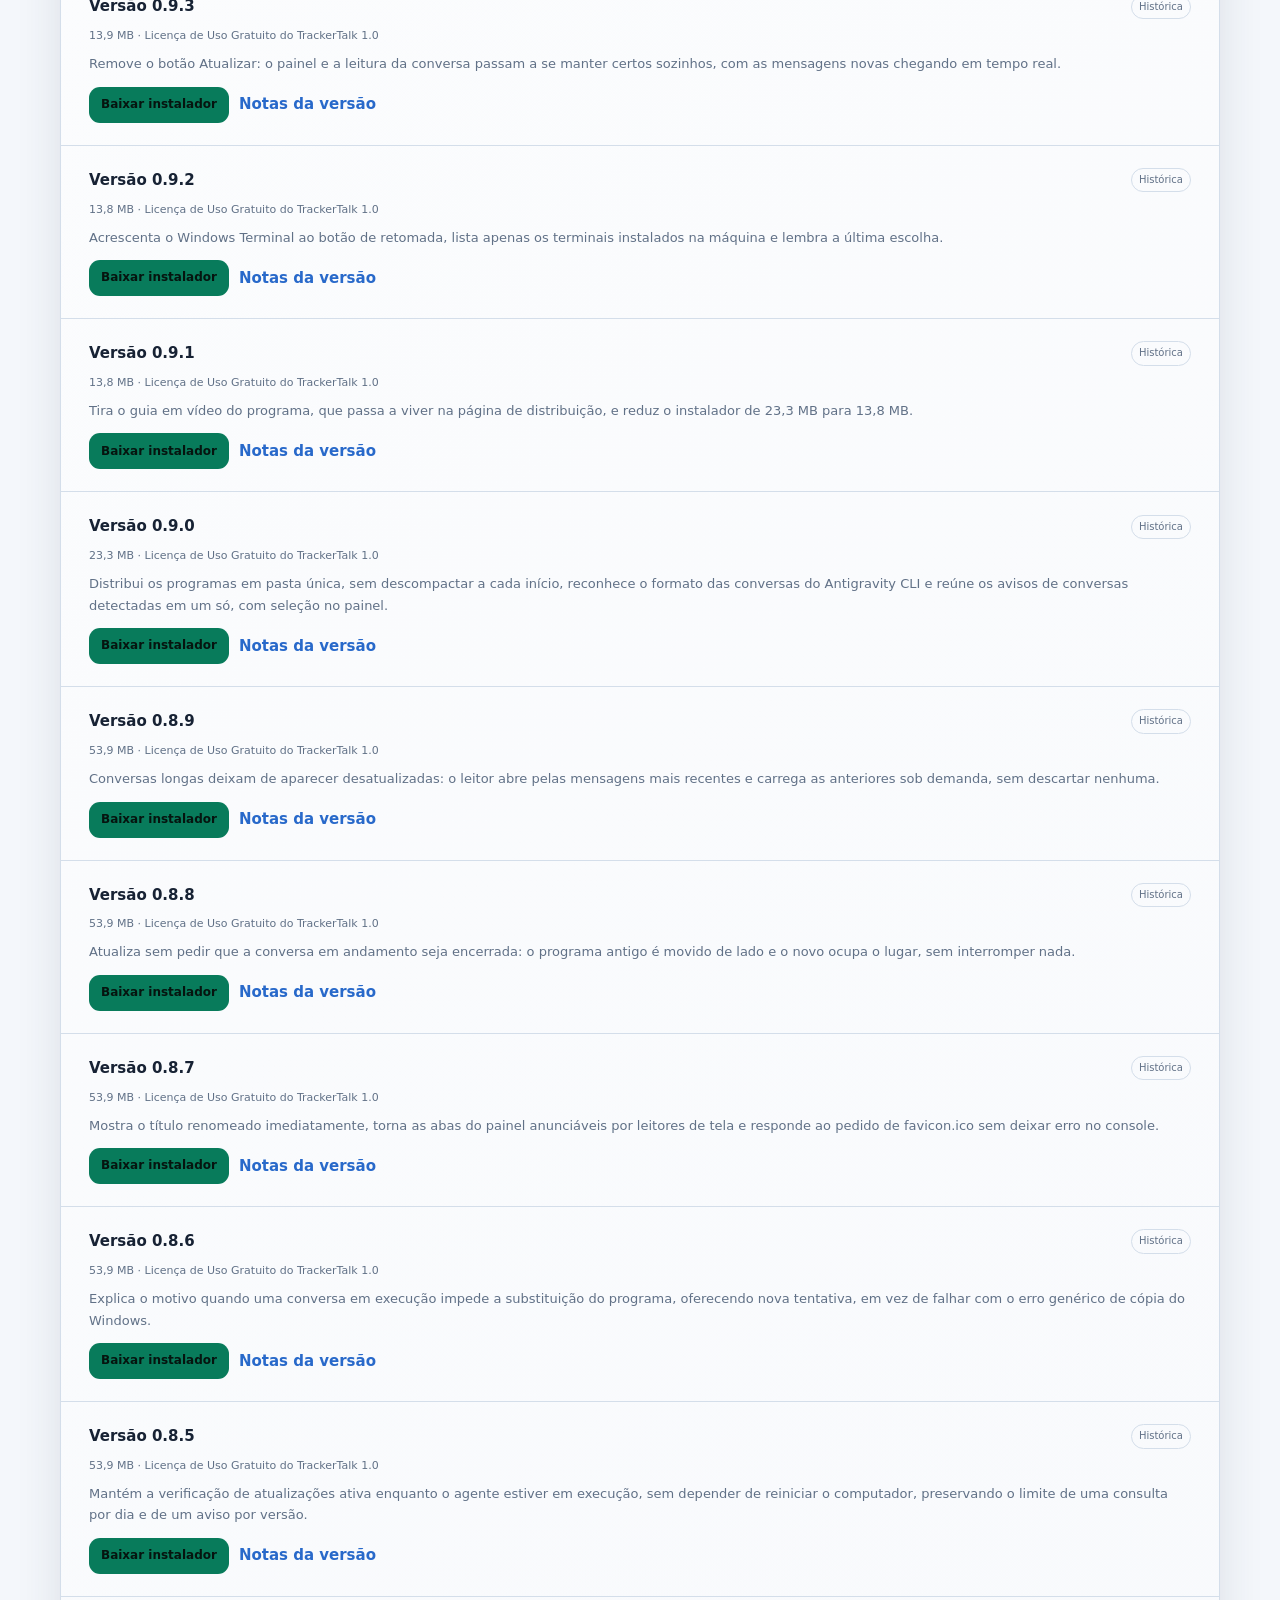
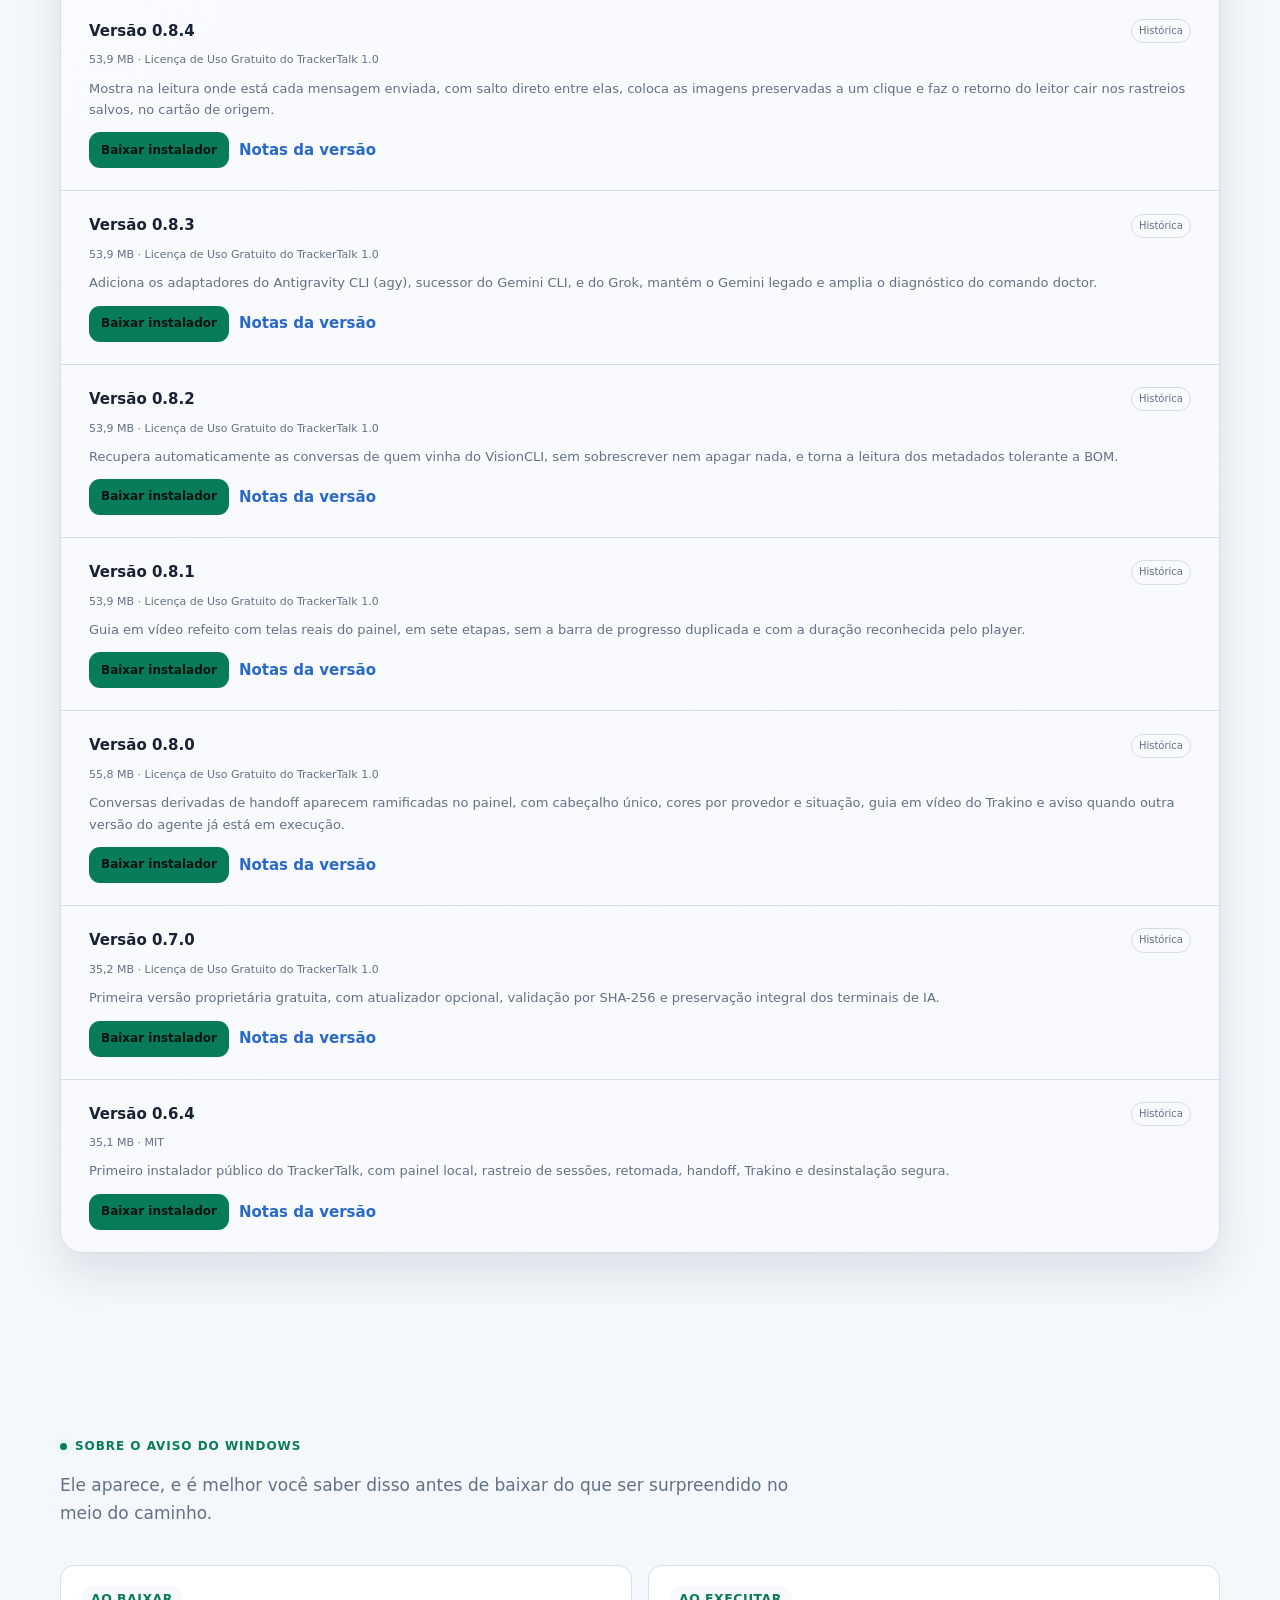
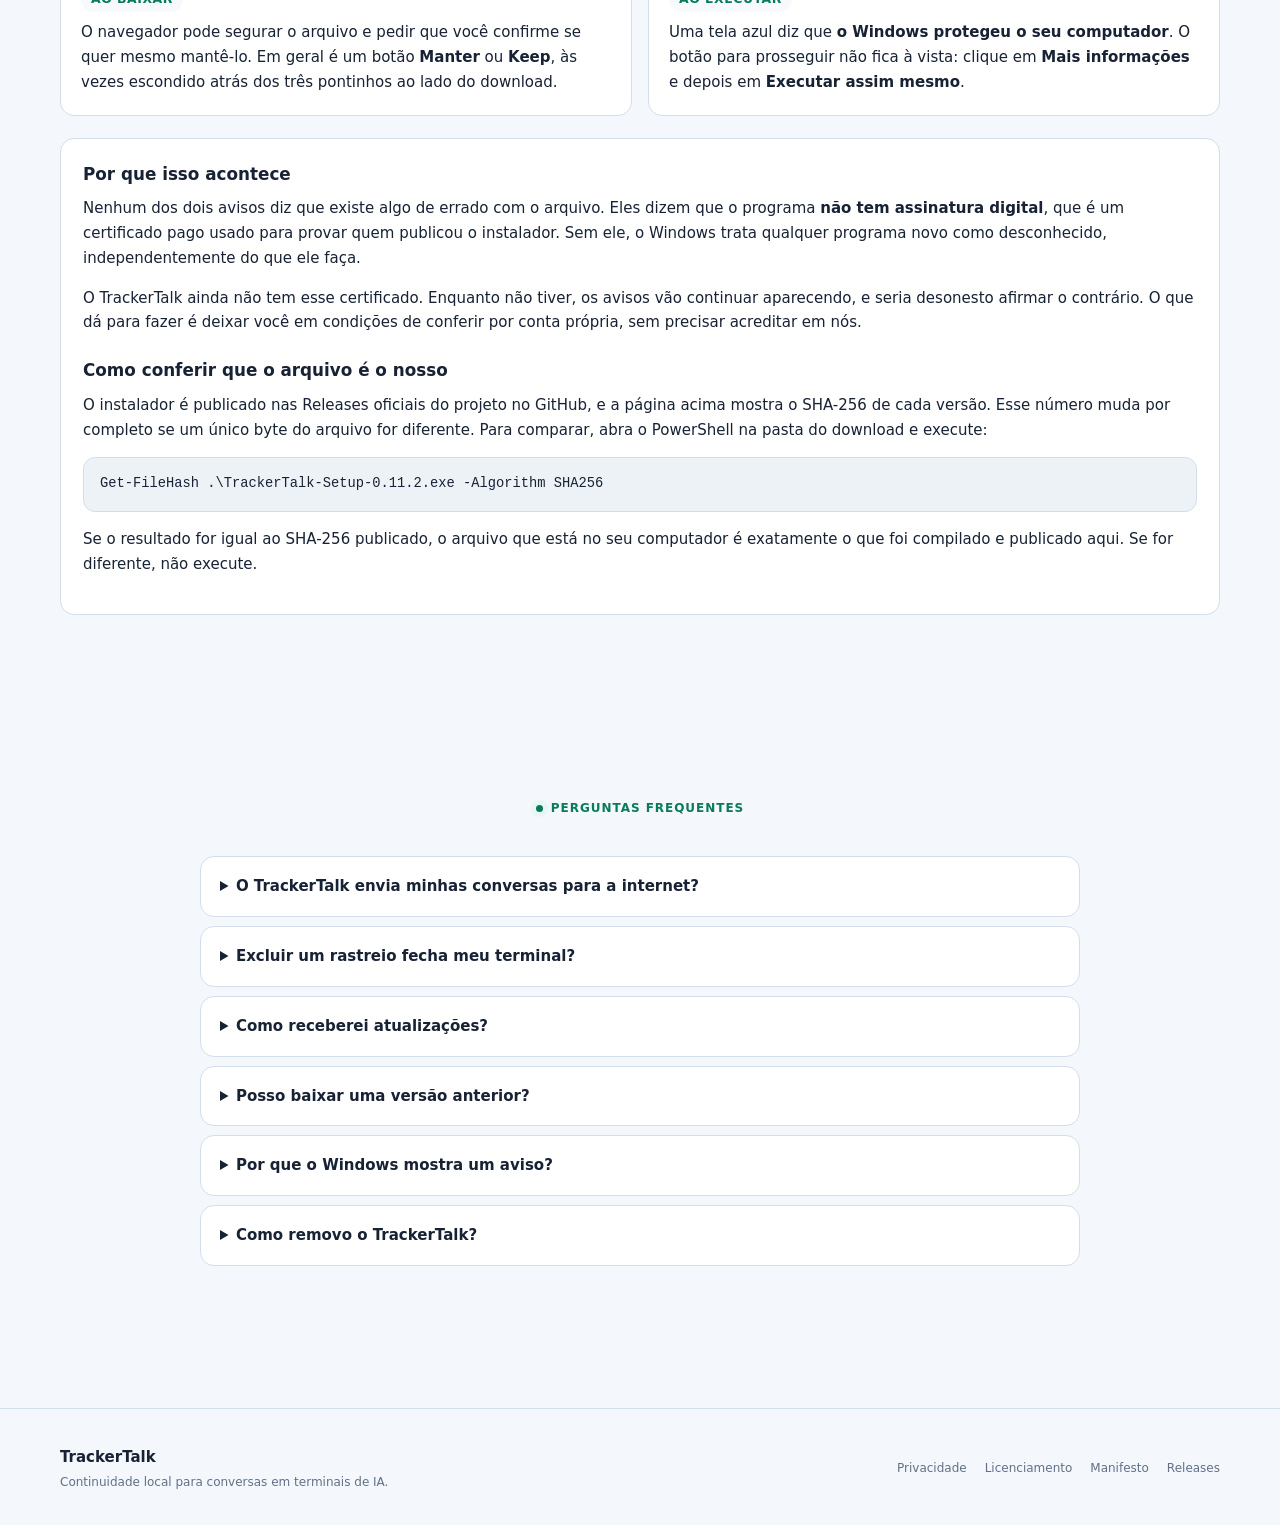
==== commit f9225041: "melhoria: apresenta guia visual com capturas reais e carrossel" ====
--- a/index.html
+++ b/index.html
@@ -187,13 +187,168 @@
     <section id="video" class="container section">
       <div class="section-head">
         <h2 class="eyebrow">Guia visual</h2>
-        <p>Um passeio de cerca de um minuto e meio pelas funções principais, gravado no painel de verdade. Sem áudio: o que precisa ser dito aparece escrito na tela.</p>
+        <p>Explore as funções em capturas do próprio TrackerTalk. Veja cada detalhe no carrossel e acompanhe o fluxo completo no vídeo.</p>
+      </div>
+      <div id="visualGuide" class="guide-carousel" role="region" aria-roledescription="carrossel" aria-label="Funções do TrackerTalk em capturas reais">
+        <div class="guide-toolbar">
+          <div class="guide-source"><strong>O painel, do jeito que ele é</strong><small>Capturas da versão 0.11.2 · dados de demonstração</small></div>
+          <div class="guide-controls" aria-label="Controles do carrossel">
+            <span id="guideCounter" class="guide-counter" aria-hidden="true">01 / 09</span>
+            <button id="guidePlayback" class="guide-control guide-playback" type="button" aria-label="Reproduzir capturas automaticamente" aria-pressed="false">Reproduzir</button>
+            <button id="guidePrevious" class="guide-control" type="button" aria-label="Captura anterior">←</button>
+            <button id="guideNext" class="guide-control" type="button" aria-label="Próxima captura">→</button>
+          </div>
+        </div>
+        <div class="guide-slides">
+          <figure class="guide-slide" role="group" aria-roledescription="slide" aria-label="1 de 9: Atividade">
+            <div class="guide-display">
+              <a class="guide-shot" href="./assets/guia/01-atividade.webp" target="_blank" rel="noopener" aria-label="Ampliar captura: Escolha o que preservar">
+                <img src="./assets/guia/01-atividade.webp" width="2880" height="1800" loading="lazy" decoding="async" alt="Aba Atividade agora do TrackerTalk com duas conversas de demonstração e botões para começar a rastrear.">
+                <span class="guide-enlarge">Ampliar captura ↗</span>
+              </a>
+            </div>
+            <figcaption class="guide-caption">
+              <span class="guide-feature">01 · Atividade</span>
+              <h3>Escolha o que preservar</h3>
+              <p>Veja as conversas abertas que ainda não estão sendo rastreadas. Você decide quais delas quer manter no TrackerTalk.</p>
+            </figcaption>
+          </figure>
+          <figure class="guide-slide" role="group" aria-roledescription="slide" aria-label="2 de 9: Rastreios" hidden>
+            <div class="guide-display">
+              <a class="guide-shot" href="./assets/guia/02-rastreios.webp" target="_blank" rel="noopener" aria-label="Ampliar captura: Seu histórico em um só lugar">
+                <img src="./assets/guia/02-rastreios.webp" width="2880" height="1800" loading="lazy" decoding="async" alt="Rastreios salvos no painel real, com a conversa do Codex e sua continuação no Claude ligadas por uma ramificação.">
+                <span class="guide-enlarge">Ampliar captura ↗</span>
+              </a>
+            </div>
+            <figcaption class="guide-caption">
+              <span class="guide-feature">02 · Rastreios</span>
+              <h3>Seu histórico em um só lugar</h3>
+              <p>Encontre as conversas preservadas e organize por projeto. Uma continuação em outra IA aparece ligada à conversa de origem.</p>
+            </figcaption>
+          </figure>
+          <figure class="guide-slide" role="group" aria-roledescription="slide" aria-label="3 de 9: Busca" hidden>
+            <div class="guide-display">
+              <a class="guide-shot" href="./assets/guia/04-busca.webp" target="_blank" rel="noopener" aria-label="Ampliar captura: Encontre o que foi dito">
+                <img src="./assets/guia/04-busca.webp" width="2880" height="1800" loading="lazy" decoding="async" alt="Busca por taxa regional no painel real, mostrando o botão Pesquisar e os trechos encontrados na conversa.">
+                <span class="guide-enlarge">Ampliar captura ↗</span>
+              </a>
+            </div>
+            <figcaption class="guide-caption">
+              <span class="guide-feature">03 · Busca</span>
+              <h3>Encontre o que foi dito</h3>
+              <p>Pesquise por título ou por palavras dentro das mensagens. O botão Pesquisar confirma a consulta e os resultados mostram os trechos encontrados.</p>
+            </figcaption>
+          </figure>
+          <figure class="guide-slide" role="group" aria-roledescription="slide" aria-label="4 de 9: Leitor" hidden>
+            <div class="guide-display">
+              <a class="guide-shot" href="./assets/guia/06-leitor.webp" target="_blank" rel="noopener" aria-label="Ampliar captura: Releia a conversa completa">
+                <img src="./assets/guia/06-leitor.webp" width="2880" height="1800" loading="lazy" decoding="async" alt="Leitor real do TrackerTalk com perguntas, respostas e um bloco de código da conversa de demonstração.">
+                <span class="guide-enlarge">Ampliar captura ↗</span>
+              </a>
+            </div>
+            <figcaption class="guide-caption">
+              <span class="guide-feature">04 · Leitor</span>
+              <h3>Releia a conversa completa</h3>
+              <p>Perguntas, respostas, listas e blocos de código ficam organizados na ordem original. A navegação lateral ajuda a voltar às mensagens do usuário.</p>
+            </figcaption>
+          </figure>
+          <figure class="guide-slide" role="group" aria-roledescription="slide" aria-label="5 de 9: Imagens" hidden>
+            <div class="guide-display">
+              <a class="guide-shot" href="./assets/guia/07-anexos.webp" target="_blank" rel="noopener" aria-label="Ampliar captura: Os anexos ficam com a conversa">
+                <img src="./assets/guia/07-anexos.webp" width="2880" height="1800" loading="lazy" decoding="async" alt="Galeria do leitor real com duas imagens de demonstração preservadas junto da conversa.">
+                <span class="guide-enlarge">Ampliar captura ↗</span>
+              </a>
+            </div>
+            <figcaption class="guide-caption">
+              <span class="guide-feature">05 · Imagens</span>
+              <h3>Os anexos ficam com a conversa</h3>
+              <p>Reveja as imagens preservadas na cópia local. Elas continuam disponíveis mesmo quando o arquivo original deixa de existir.</p>
+            </figcaption>
+          </figure>
+          <figure class="guide-slide" role="group" aria-roledescription="slide" aria-label="6 de 9: Continuidade" hidden>
+            <div class="guide-display">
+              <a class="guide-shot" href="./assets/guia/05-continuar.webp" target="_blank" rel="noopener" aria-label="Ampliar captura: Leve o contexto para outra IA">
+                <img src="./assets/guia/05-continuar.webp" width="2880" height="1800" loading="lazy" decoding="async" alt="Diálogo real Continuar com outro LLM, com seletor de provedor e botão Criar continuidade.">
+                <span class="guide-enlarge">Ampliar captura ↗</span>
+              </a>
+            </div>
+            <figcaption class="guide-caption">
+              <span class="guide-feature">06 · Continuidade</span>
+              <h3>Leve o contexto para outra IA</h3>
+              <p>Escolha o assistente de destino. Ele recebe o histórico preservado para primeiro entender o contexto e aguardar sua próxima orientação.</p>
+            </figcaption>
+          </figure>
+          <figure class="guide-slide" role="group" aria-roledescription="slide" aria-label="7 de 9: Detalhes" hidden>
+            <div class="guide-display">
+              <a class="guide-shot" href="./assets/guia/03-detalhes.webp" target="_blank" rel="noopener" aria-label="Ampliar captura: Confira a cópia que foi preservada">
+                <img src="./assets/guia/03-detalhes.webp" width="2880" height="1800" loading="lazy" decoding="async" alt="Cartão real expandido em Mostrar detalhes, com metadados, botão Visualizar conversa e miniaturas dos anexos.">
+                <span class="guide-enlarge">Ampliar captura ↗</span>
+              </a>
+            </div>
+            <figcaption class="guide-caption">
+              <span class="guide-feature">07 · Detalhes</span>
+              <h3>Confira a cópia que foi preservada</h3>
+              <p>Abra Mostrar detalhes para conferir pasta, identificadores e tamanho da cópia local. A conversa e suas imagens ficam acessíveis no mesmo cartão.</p>
+            </figcaption>
+          </figure>
+          <figure class="guide-slide" role="group" aria-roledescription="slide" aria-label="8 de 9: Alertas" hidden>
+            <div class="guide-display">
+              <a class="guide-shot" href="./assets/guia/08-alertas.webp" target="_blank" rel="noopener" aria-label="Ampliar captura: Saiba quando a IA precisa de você">
+                <img src="./assets/guia/08-alertas.webp" width="2880" height="1800" loading="lazy" decoding="async" alt="Painel real com o destaque Aguardando sua resposta, a conversa correta e o botão Mostrar terminal.">
+                <span class="guide-enlarge">Ampliar captura ↗</span>
+              </a>
+            </div>
+            <figcaption class="guide-caption">
+              <span class="guide-feature">08 · Alertas</span>
+              <h3>Saiba quando a IA precisa de você</h3>
+              <p>Quando Claude Code ou Codex abre um diálogo que exige resposta, o painel destaca a conversa. Use Mostrar terminal para voltar a ela.</p>
+            </figcaption>
+          </figure>
+          <figure class="guide-slide" role="group" aria-roledescription="slide" aria-label="9 de 9: Configurações" hidden>
+            <div class="guide-display">
+              <a class="guide-shot" href="./assets/guia/09-configuracoes.webp" target="_blank" rel="noopener" aria-label="Ampliar captura: Ajuste o TrackerTalk pelo painel">
+                <img src="./assets/guia/09-configuracoes.webp" width="2880" height="1800" loading="lazy" decoding="async" alt="Aba Configurações real, com opções de detecção, inicialização, alertas de decisão, atualizações e aplicativo.">
+                <span class="guide-enlarge">Ampliar captura ↗</span>
+              </a>
+            </div>
+            <figcaption class="guide-caption">
+              <span class="guide-feature">09 · Configurações</span>
+              <h3>Ajuste o TrackerTalk pelo painel</h3>
+              <p>Gerencie detecção, inicialização com o Windows, alertas e atualizações. As mesmas opções da bandeja também estão no painel.</p>
+            </figcaption>
+          </figure>
+        </div>
+        <div class="guide-selectors" role="group" aria-label="Escolher uma função">
+          <button class="guide-selector" type="button" data-guide-slide="0" aria-pressed="true" aria-label="Ver captura 1: Atividade"><span aria-hidden="true">01</span>Atividade</button>
+          <button class="guide-selector" type="button" data-guide-slide="1" aria-pressed="false" aria-label="Ver captura 2: Rastreios"><span aria-hidden="true">02</span>Rastreios</button>
+          <button class="guide-selector" type="button" data-guide-slide="2" aria-pressed="false" aria-label="Ver captura 3: Busca"><span aria-hidden="true">03</span>Busca</button>
+          <button class="guide-selector" type="button" data-guide-slide="3" aria-pressed="false" aria-label="Ver captura 4: Leitor"><span aria-hidden="true">04</span>Leitor</button>
+          <button class="guide-selector" type="button" data-guide-slide="4" aria-pressed="false" aria-label="Ver captura 5: Imagens"><span aria-hidden="true">05</span>Imagens</button>
+          <button class="guide-selector" type="button" data-guide-slide="5" aria-pressed="false" aria-label="Ver captura 6: Continuidade"><span aria-hidden="true">06</span>Continuidade</button>
+          <button class="guide-selector" type="button" data-guide-slide="6" aria-pressed="false" aria-label="Ver captura 7: Detalhes"><span aria-hidden="true">07</span>Detalhes</button>
+          <button class="guide-selector" type="button" data-guide-slide="7" aria-pressed="false" aria-label="Ver captura 8: Alertas"><span aria-hidden="true">08</span>Alertas</button>
+          <button class="guide-selector" type="button" data-guide-slide="8" aria-pressed="false" aria-label="Ver captura 9: Configurações"><span aria-hidden="true">09</span>Configurações</button>
+        </div>
+        <p id="guideAnnouncement" class="guide-sr-only" aria-live="polite" aria-atomic="true"></p>
+      </div>
+      <p class="guide-hint">Escolha uma função para explorar no seu ritmo. Clique na imagem para ampliar.</p>
+      <noscript><p>Abra as capturas: <a href="./assets/guia/01-atividade.webp">Atividade</a> · <a href="./assets/guia/02-rastreios.webp">Rastreios</a> · <a href="./assets/guia/04-busca.webp">Busca</a> · <a href="./assets/guia/06-leitor.webp">Leitor</a> · <a href="./assets/guia/07-anexos.webp">Imagens</a> · <a href="./assets/guia/05-continuar.webp">Continuidade</a> · <a href="./assets/guia/03-detalhes.webp">Detalhes</a> · <a href="./assets/guia/08-alertas.webp">Alertas</a> · <a href="./assets/guia/09-configuracoes.webp">Configurações</a>.</p></noscript>
+      <dialog id="guideImageDialog" class="guide-image-dialog" aria-labelledby="guideFullTitle">
+        <div class="guide-image-head">
+          <div><h3 id="guideFullTitle">Captura do painel</h3><a id="guideOriginal" href="./assets/guia/01-atividade.webp" target="_blank" rel="noopener">Abrir imagem original</a></div>
+          <button id="guideCloseImage" class="guide-control" type="button" aria-label="Fechar captura ampliada">Fechar</button>
+        </div>
+        <img id="guideFullImage" alt="" width="2880" height="1800">
+      </dialog>
+      <div class="guide-video-head">
+        <h3>Veja também o passo a passo em vídeo</h3>
+        <p>Um passeio sem áudio pelo fluxo principal, com capturas reais do painel e explicações na tela.</p>
       </div>
       <div class="video-frame">
         <video class="tutorial-video" controls preload="none" playsinline
-          poster="./assets/trakino-como-funciona-poster.png"
+          poster="./assets/guia/trackertalk-painel-0.11.2-poster.png"
           aria-describedby="videoEtapas">
-          <source src="./assets/trakino-como-funciona.webm" type="video/webm">
+          <source src="./assets/guia/trackertalk-painel-0.11.2.webm" type="video/webm">
           Seu navegador não conseguiu reproduzir o guia visual.
         </video>
       </div>
--- a/assets/styles.css
+++ b/assets/styles.css
@@ -794,7 +794,7 @@
   font-size: 10px;
 }
 
-.release-status.supported {
+.release-status.current {
   border-color: #3c6d5d;
   color: var(--mint);
 }
@@ -1145,3 +1145,139 @@
   color: var(--text);
   font-size: 15px;
 }
+
+/* Capturas do painel em funcionamento, sem recriar sua interface no site. */
+.guide-carousel {
+  overflow: hidden;
+  border: 1px solid var(--line);
+  border-radius: 22px;
+  background: var(--panel);
+  box-shadow: 0 26px 60px var(--shadow);
+}
+
+.guide-toolbar,
+.guide-controls {
+  display: flex;
+  align-items: center;
+  gap: 12px;
+}
+
+.guide-toolbar {
+  justify-content: space-between;
+  flex-wrap: wrap;
+  padding: 18px 20px;
+  border-bottom: 1px solid var(--line);
+}
+
+.guide-source {
+  display: grid;
+  gap: 1px;
+  font-size: 13px;
+}
+
+.guide-source small,
+.guide-counter {
+  color: var(--muted);
+  font-size: 12px;
+}
+
+.guide-controls { gap: 7px; }
+.guide-counter { margin-right: 5px; font-variant-numeric: tabular-nums; }
+
+.guide-control,
+.guide-selector {
+  border: 1px solid var(--line);
+  border-radius: 9px;
+  background: var(--panel-soft);
+  color: var(--text);
+  cursor: pointer;
+  font-size: 13px;
+}
+
+.guide-control { min-width: 38px; min-height: 38px; padding: 7px 12px; }
+.guide-playback { min-width: 104px; }
+.guide-control:hover,
+.guide-selector:hover { border-color: var(--mint); }
+.guide-carousel :focus-visible,
+.guide-image-dialog :focus-visible { outline: 2px solid var(--mint); outline-offset: 3px; }
+
+.guide-slide {
+  display: grid;
+  grid-template-columns: minmax(0, 1fr) 270px;
+  margin: 0;
+}
+
+.guide-slide[hidden] { display: none; }
+.guide-display { min-width: 0; background: #0c1118; touch-action: pan-y pinch-zoom; }
+.guide-shot { display: block; text-decoration: none; }
+.guide-shot img { display: block; width: 100%; height: auto; aspect-ratio: 8 / 5; }
+
+.guide-enlarge {
+  display: block;
+  padding: 10px 16px;
+  border-top: 1px solid #263345;
+  color: #a7b8ce;
+  text-align: right;
+  font-size: 12px;
+}
+
+.guide-shot:hover .guide-enlarge { color: #83efc5; }
+.guide-caption { display: flex; flex-direction: column; justify-content: center; padding: 26px; border-left: 1px solid var(--line); }
+.guide-caption h3 { margin: 13px 0 10px; font-size: 24px; line-height: 1.25; letter-spacing: -.035em; }
+.guide-caption p { margin: 0; color: var(--muted); font-size: 14px; line-height: 1.7; }
+.guide-feature { color: var(--mint); font-size: 11px; font-weight: 800; text-transform: uppercase; letter-spacing: .09em; }
+
+.guide-selectors {
+  display: flex;
+  gap: 8px;
+  overflow-x: auto;
+  padding: 16px 20px;
+  border-top: 1px solid var(--line);
+  scrollbar-width: thin;
+}
+
+.guide-selector { flex: 0 0 auto; padding: 9px 12px; }
+.guide-selector span { margin-right: 7px; color: var(--muted); font-size: 11px; }
+.guide-selector[aria-pressed="true"] { border-color: var(--mint); background: var(--bg-soft); color: var(--mint); }
+.guide-selector[aria-pressed="true"] span { color: inherit; }
+.guide-hint { margin: 12px 0 0; color: var(--muted); font-size: 12px; }
+.guide-video-head { margin: 48px 0 20px; }
+.guide-video-head h3 { margin: 0 0 6px; font-size: 24px; letter-spacing: -.03em; }
+.guide-video-head p { margin: 0; color: var(--muted); }
+.guide-sr-only { position: absolute; width: 1px; height: 1px; padding: 0; margin: -1px; overflow: hidden; clip: rect(0,0,0,0); white-space: nowrap; border: 0; }
+
+.guide-image-dialog {
+  width: min(1680px, calc(100vw - 32px));
+  max-width: none;
+  max-height: calc(100dvh - 32px);
+  padding: 0;
+  border: 1px solid var(--line-strong);
+  border-radius: 16px;
+  color: var(--text);
+  background: var(--panel);
+}
+
+.guide-image-dialog::backdrop { background: #02060de8; }
+.guide-image-head { position: sticky; top: 0; display: flex; align-items: center; justify-content: space-between; gap: 16px; padding: 14px 18px; border-bottom: 1px solid var(--line); background: var(--panel); }
+.guide-image-head h3 { margin: 0; font-size: 16px; }
+.guide-image-head a { font-size: 12px; color: var(--blue); }
+.guide-image-dialog img { display: block; width: 100%; height: auto; background: #0c1118; }
+
+@media (max-width: 920px) {
+  .hero-visual > .trakino { right: 0; }
+  .guide-slide { grid-template-columns: minmax(0, 1fr); }
+  .guide-caption { min-height: 165px; padding: 23px; border-left: 0; border-top: 1px solid var(--line); }
+  .guide-caption h3 { margin: 8px 0; font-size: 23px; }
+  .guide-caption p { max-width: 65ch; }
+}
+
+@media (max-width: 480px) {
+  .guide-toolbar { padding: 14px; }
+  .guide-controls { width: 100%; justify-content: flex-end; }
+  .guide-counter { margin-right: auto; }
+  .guide-selectors { padding: 14px; }
+  .guide-caption { min-height: 220px; padding: 20px; }
+  .guide-enlarge { text-align: center; }
+  .guide-image-dialog { width: calc(100vw - 12px); max-height: calc(100dvh - 12px); }
+  .guide-image-head { padding: 12px; }
+}
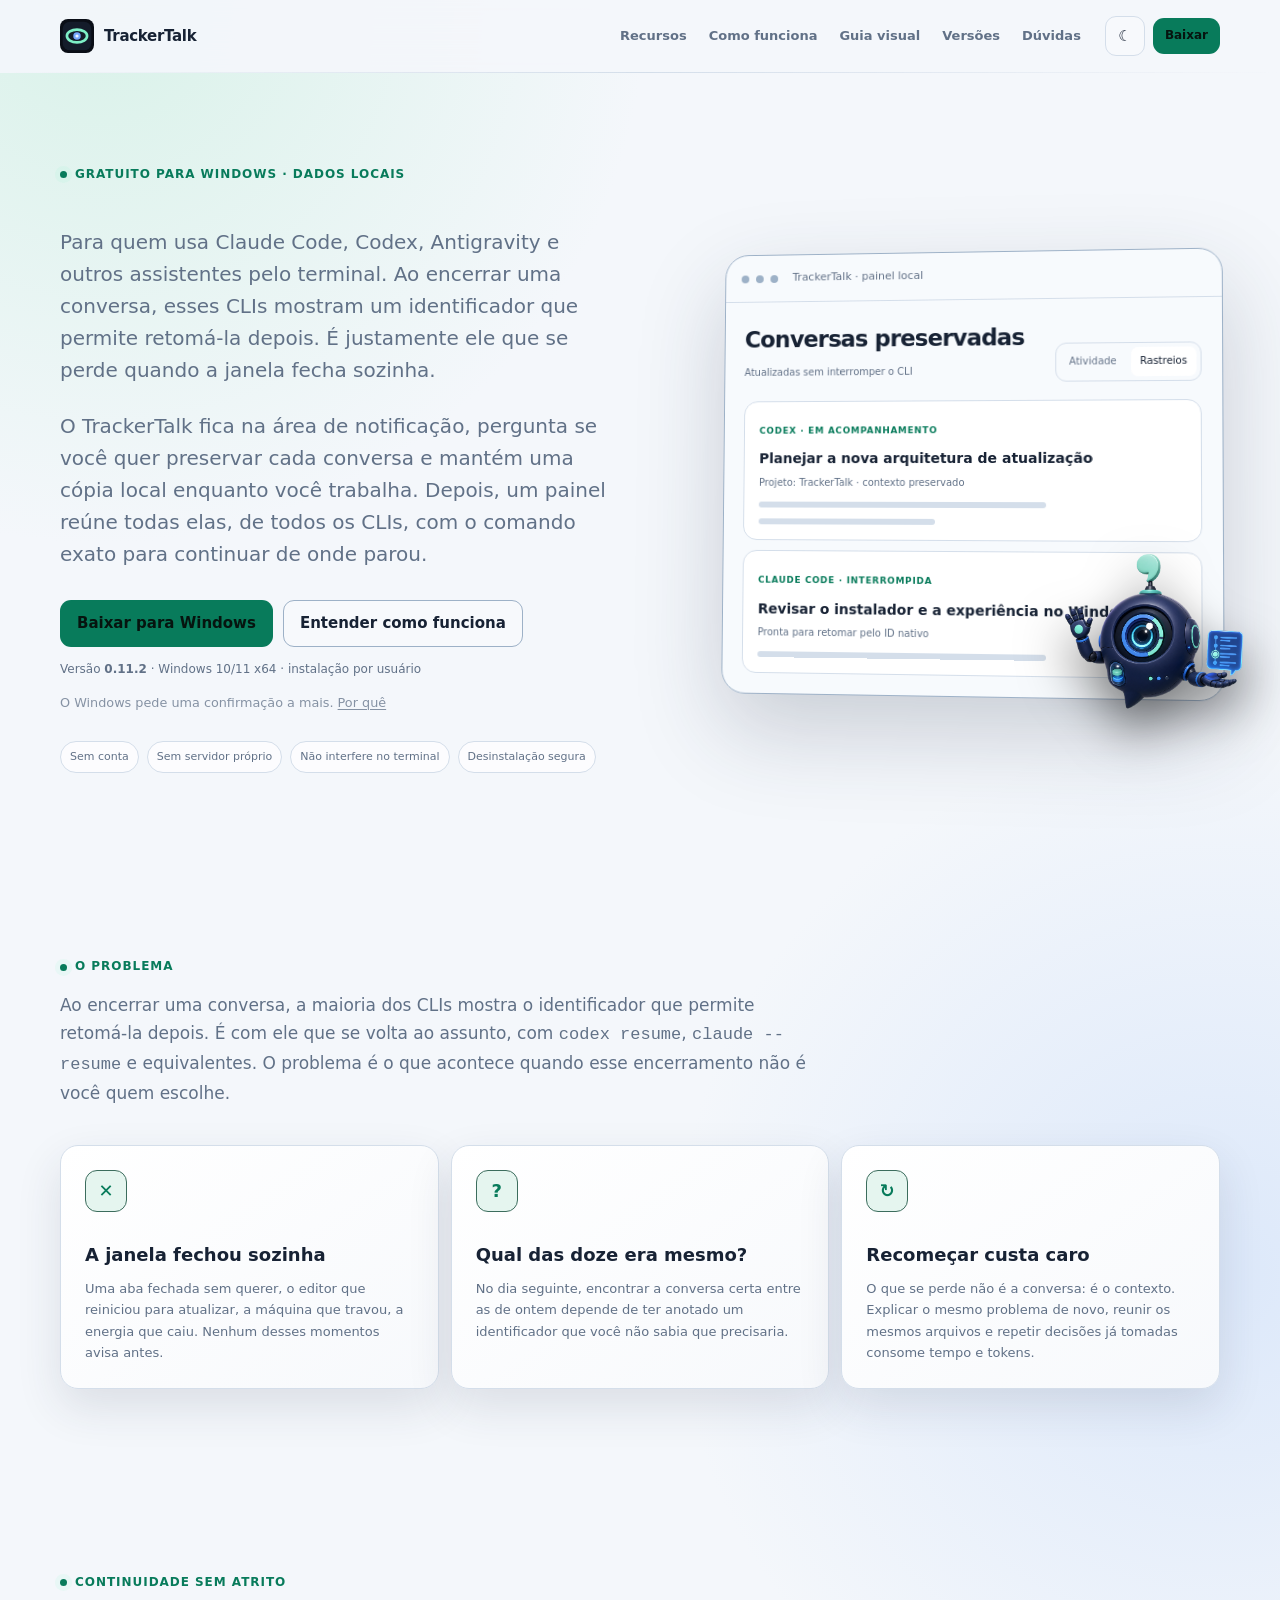
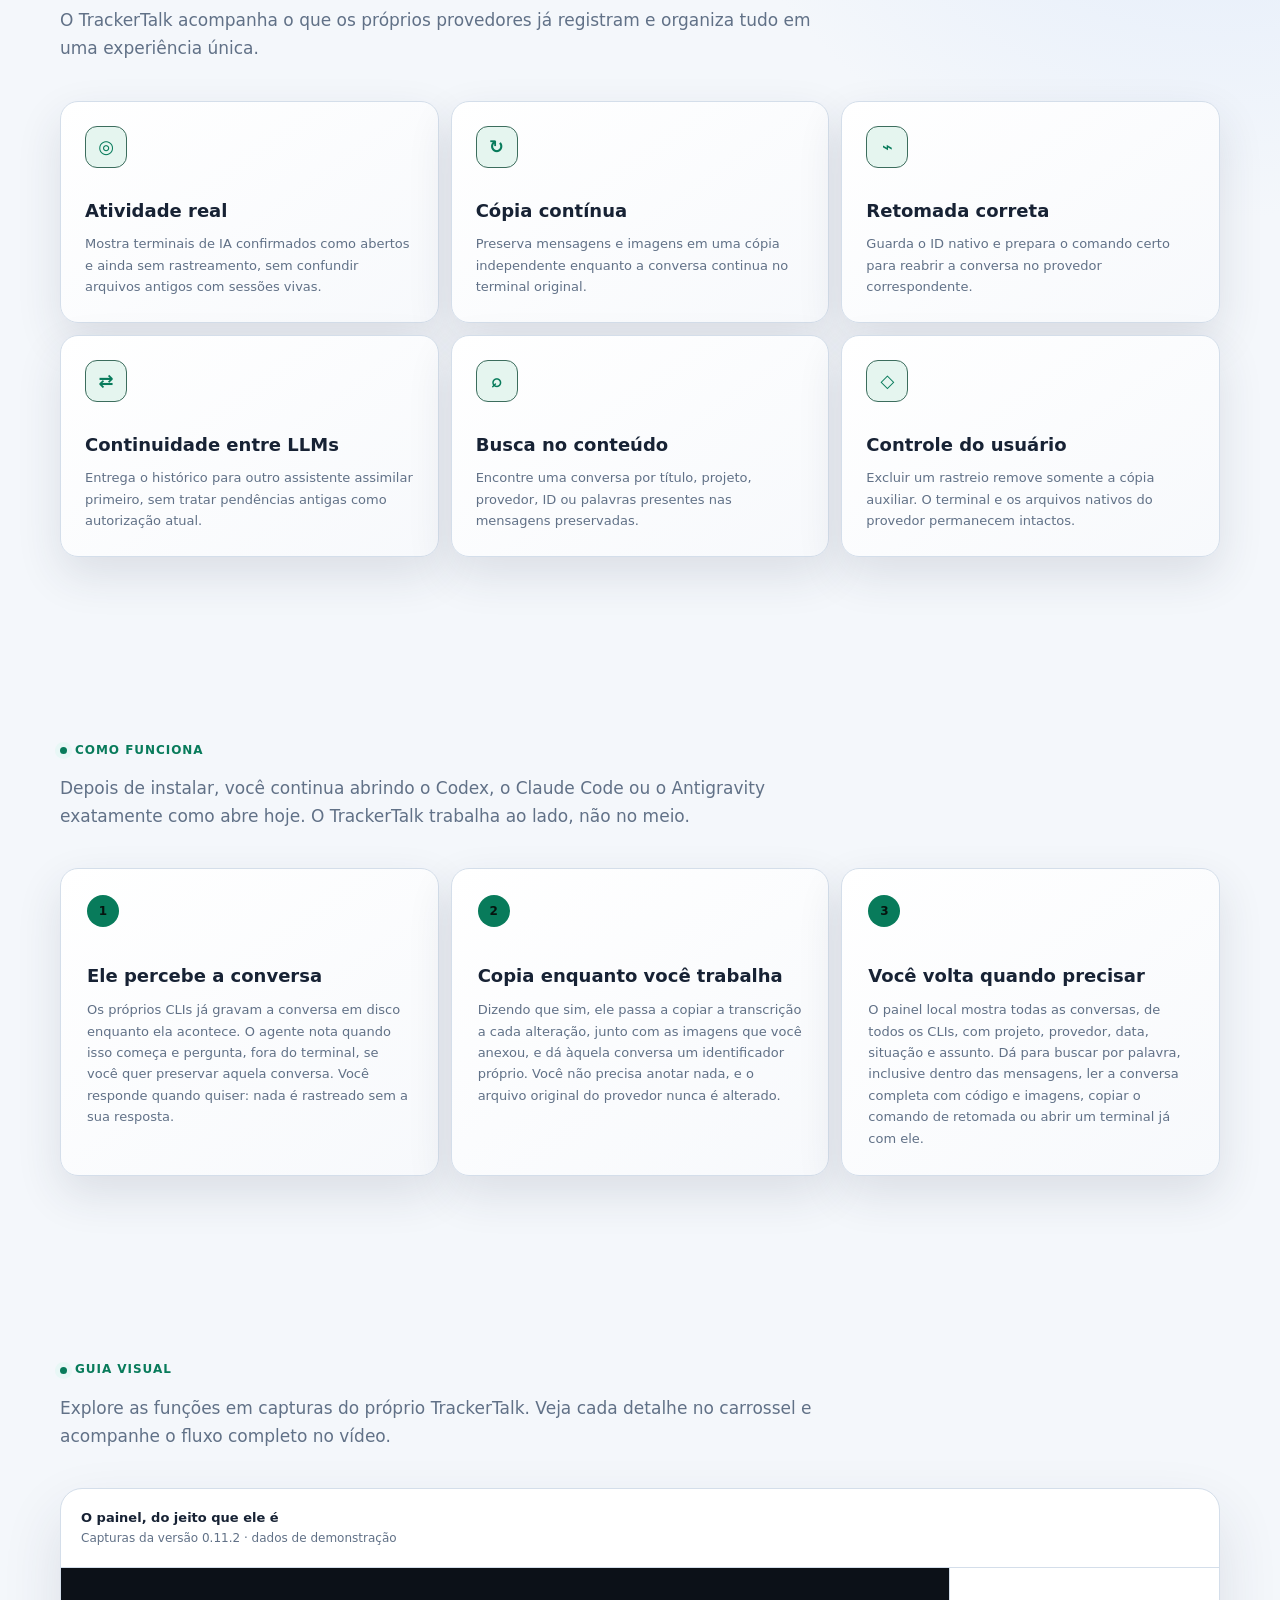
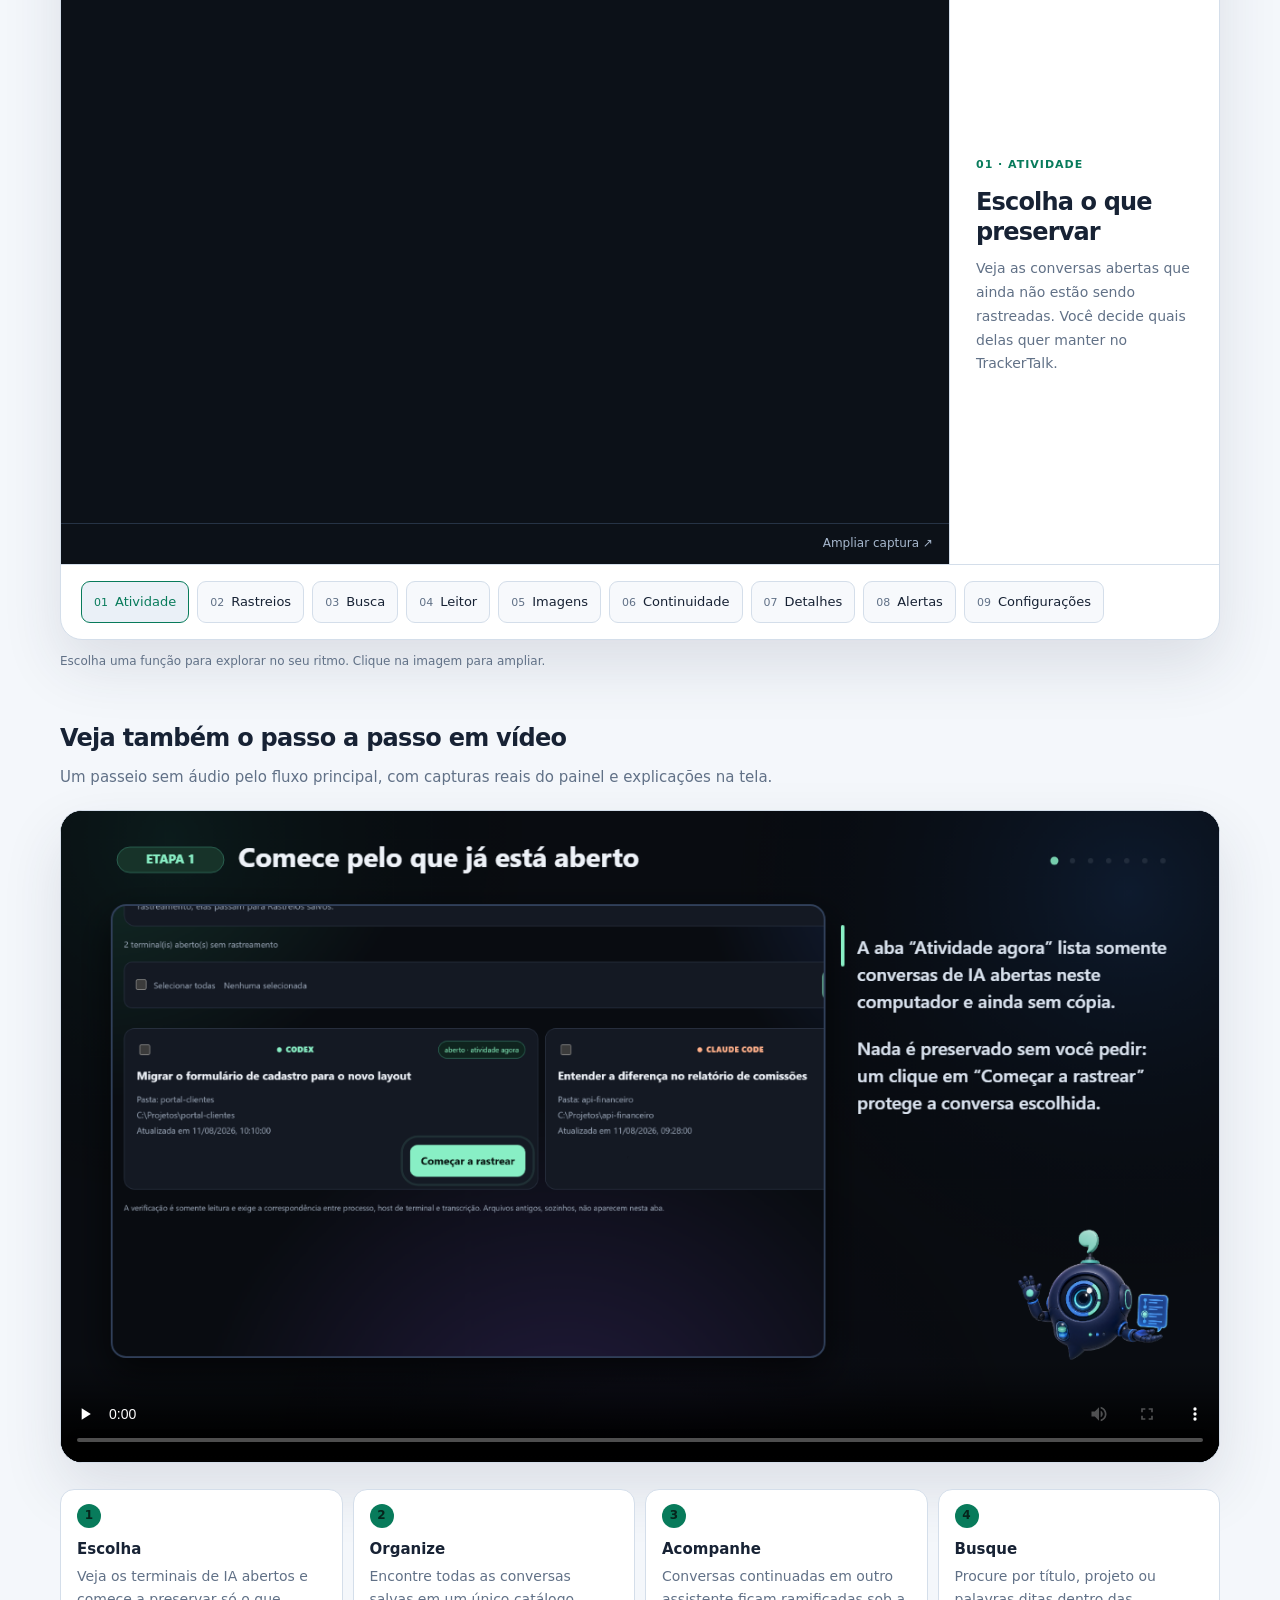
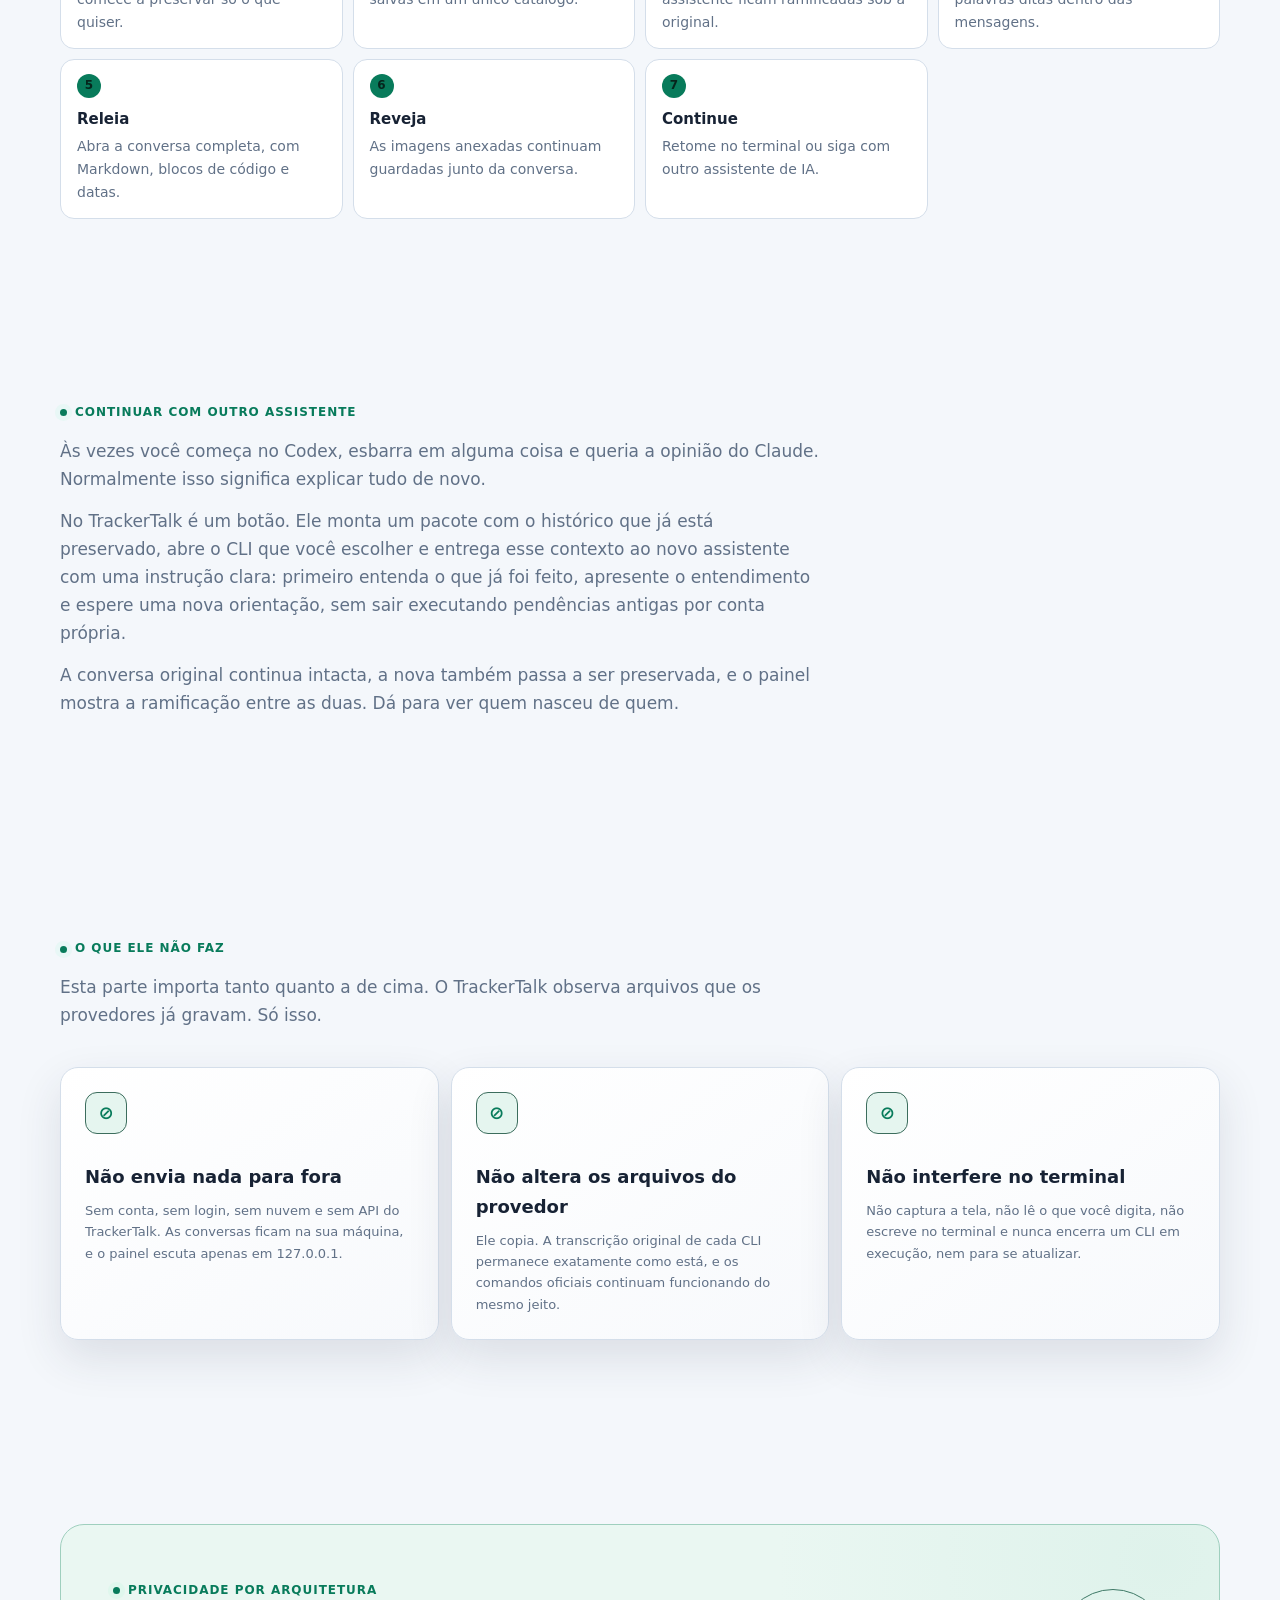
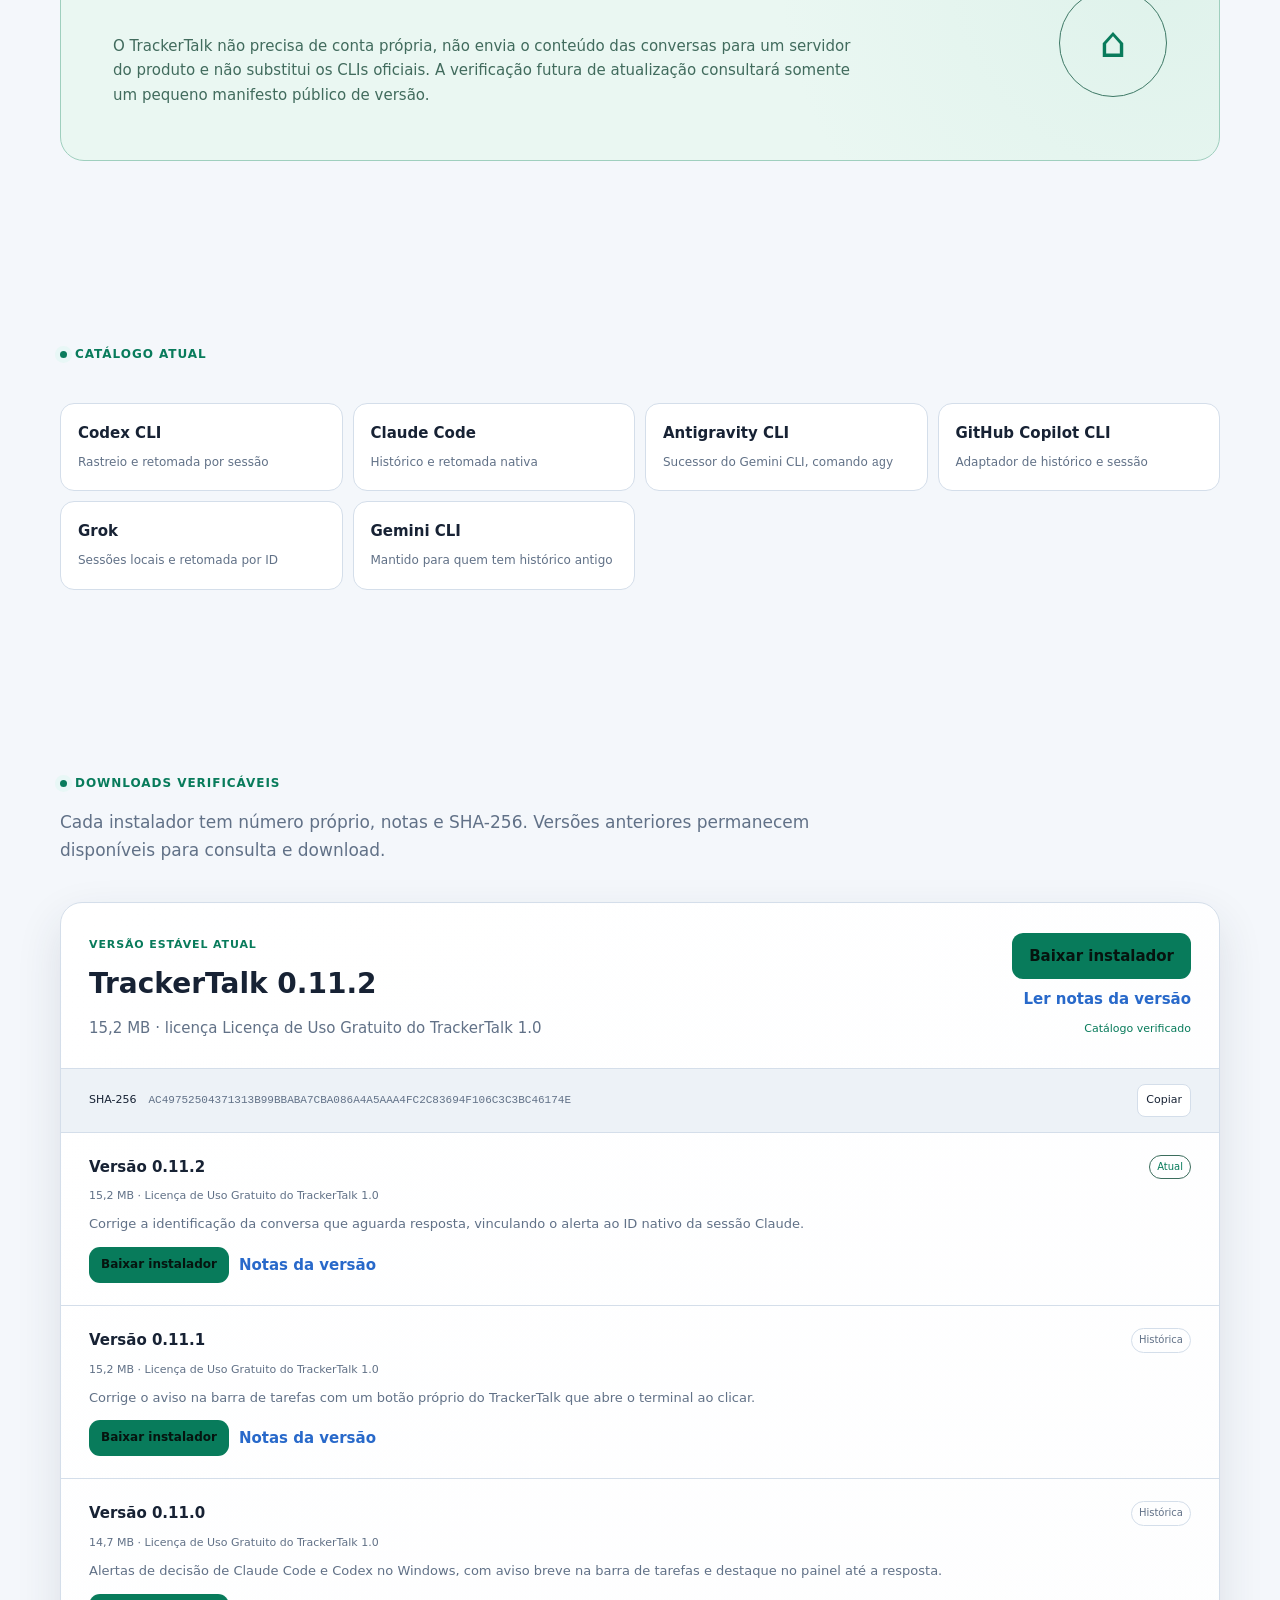
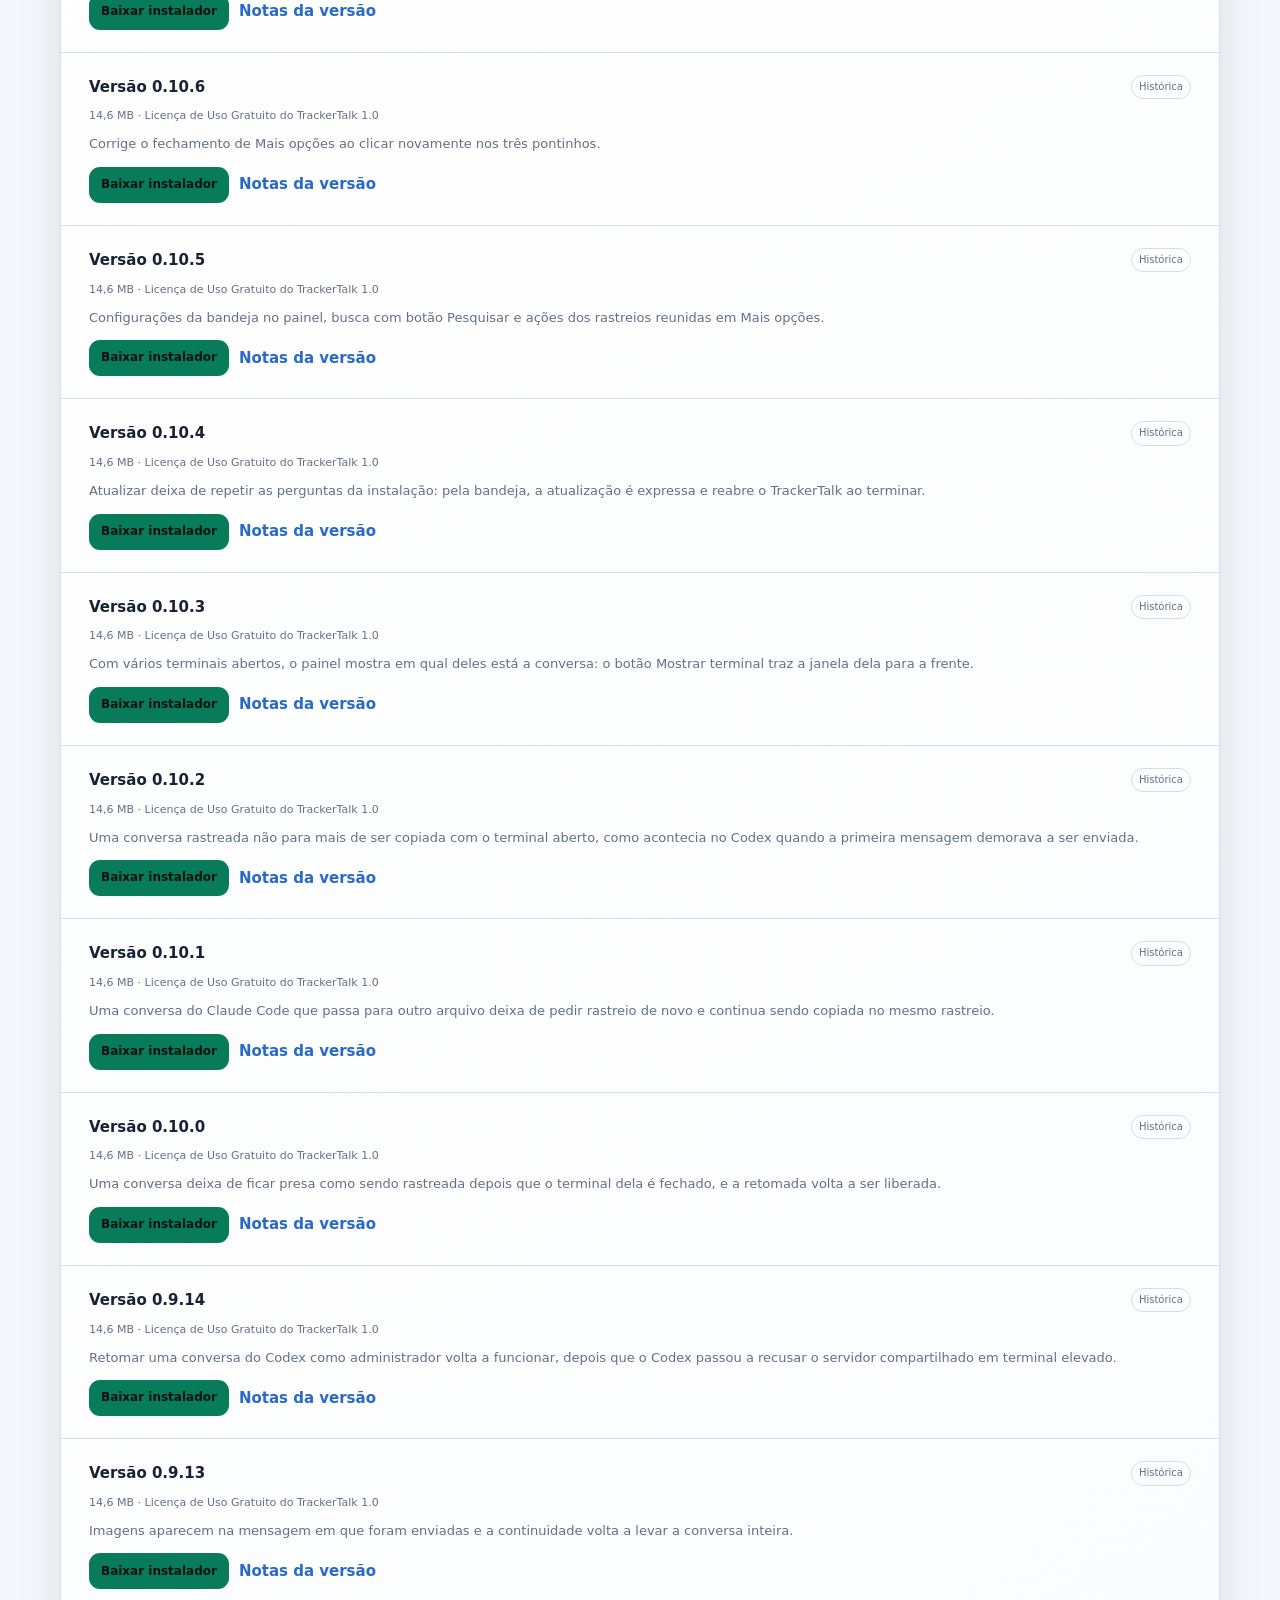
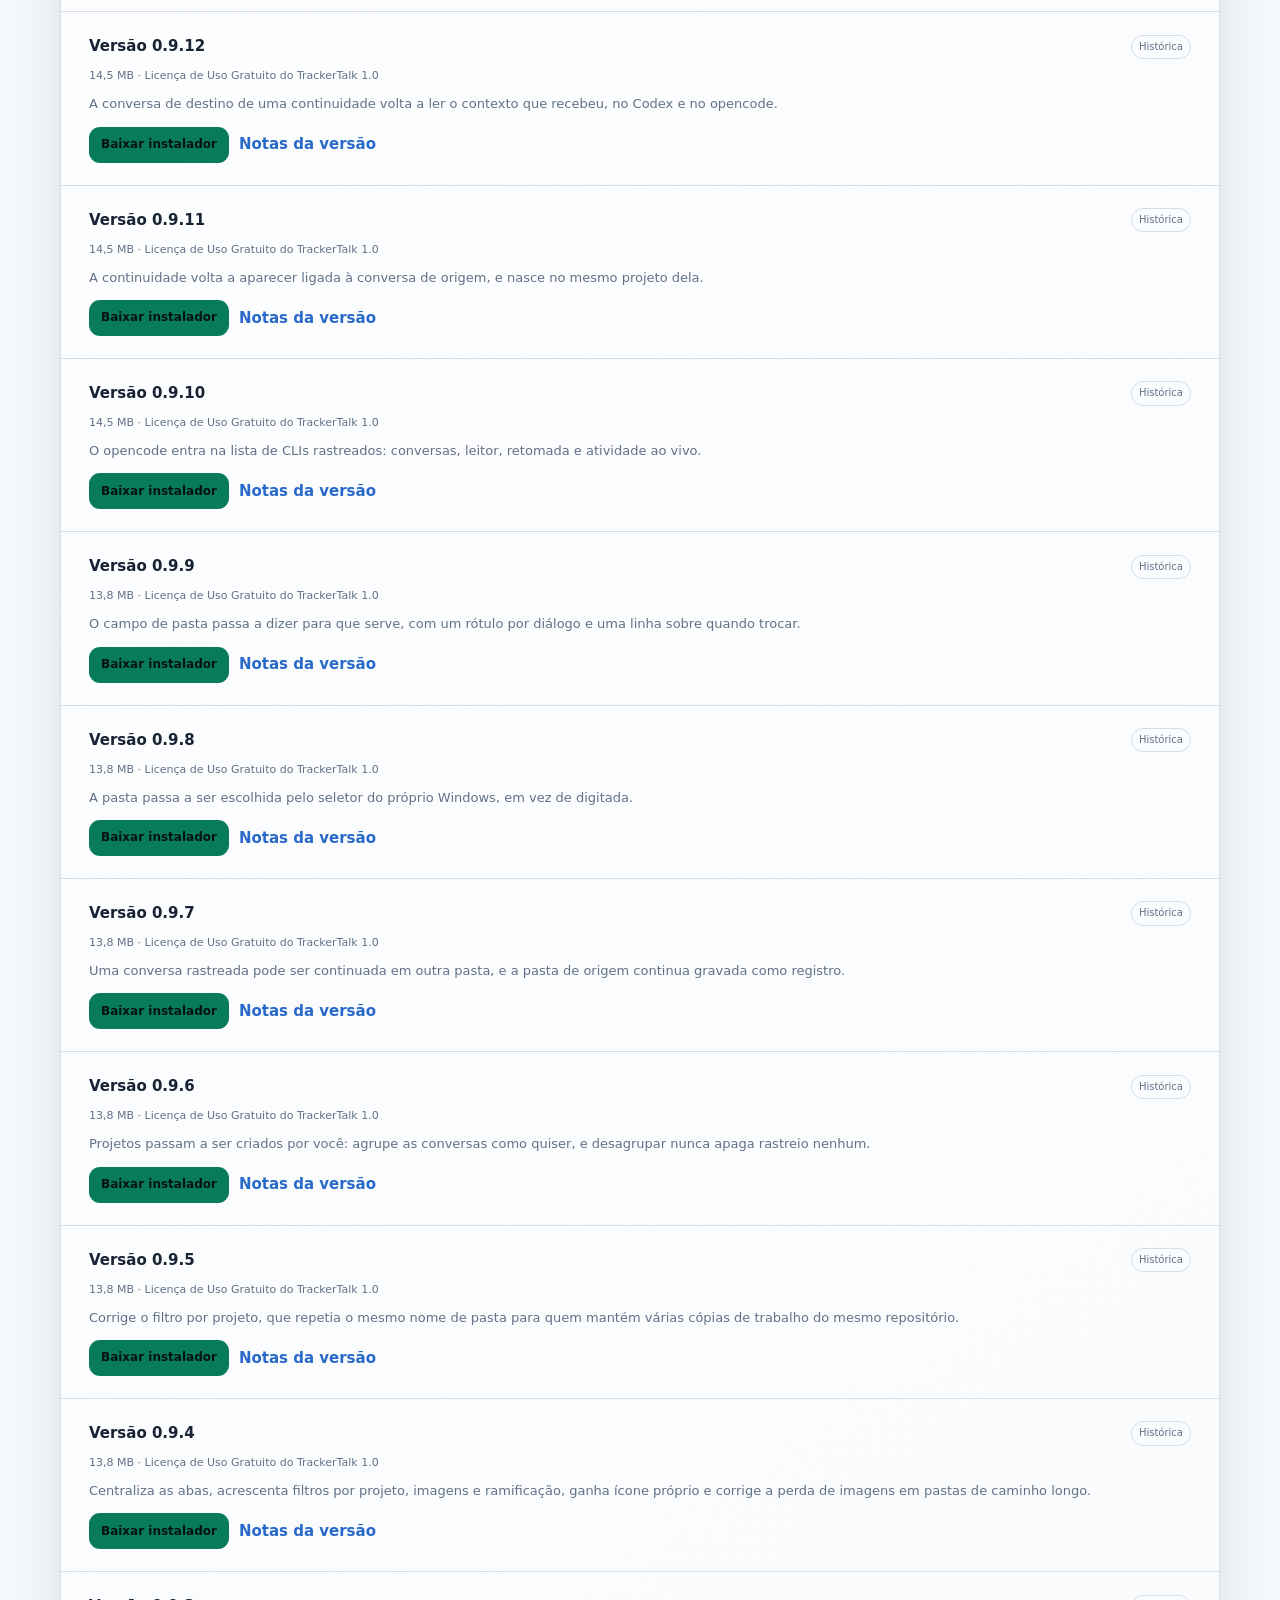
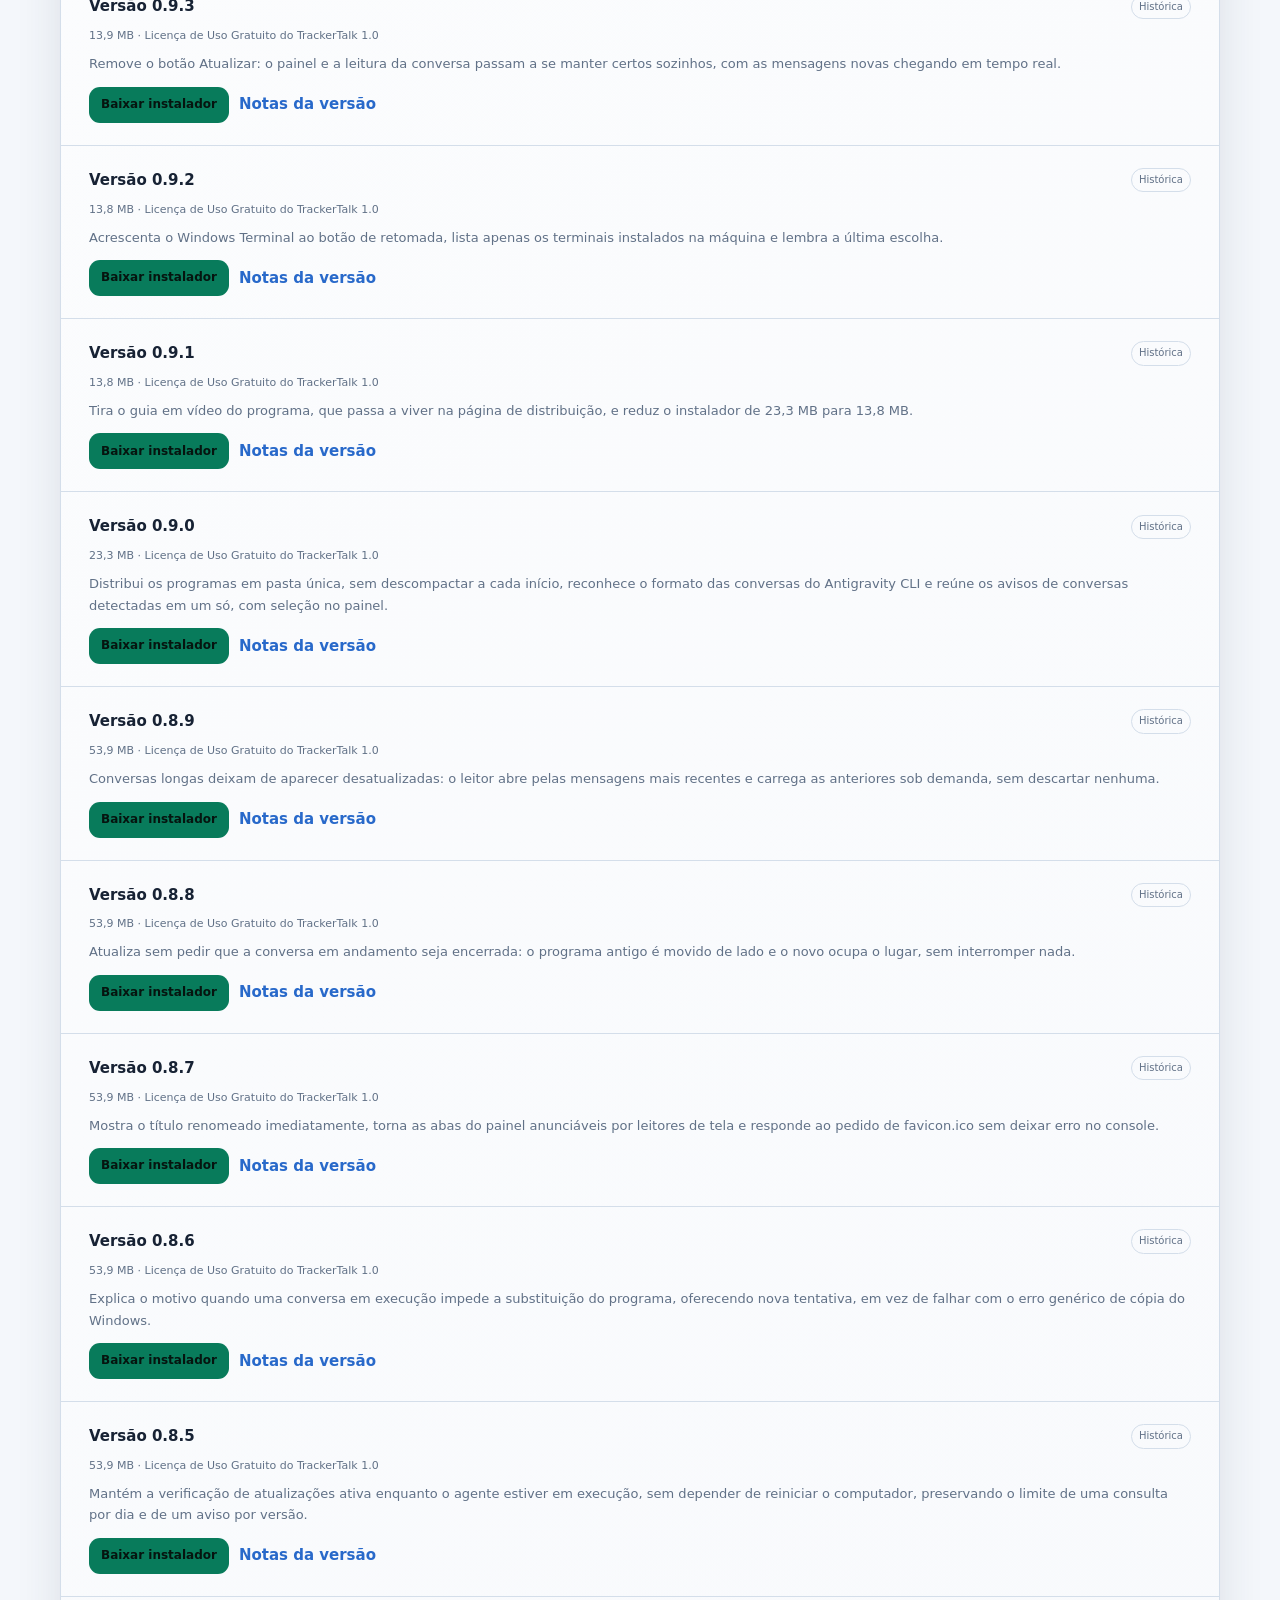
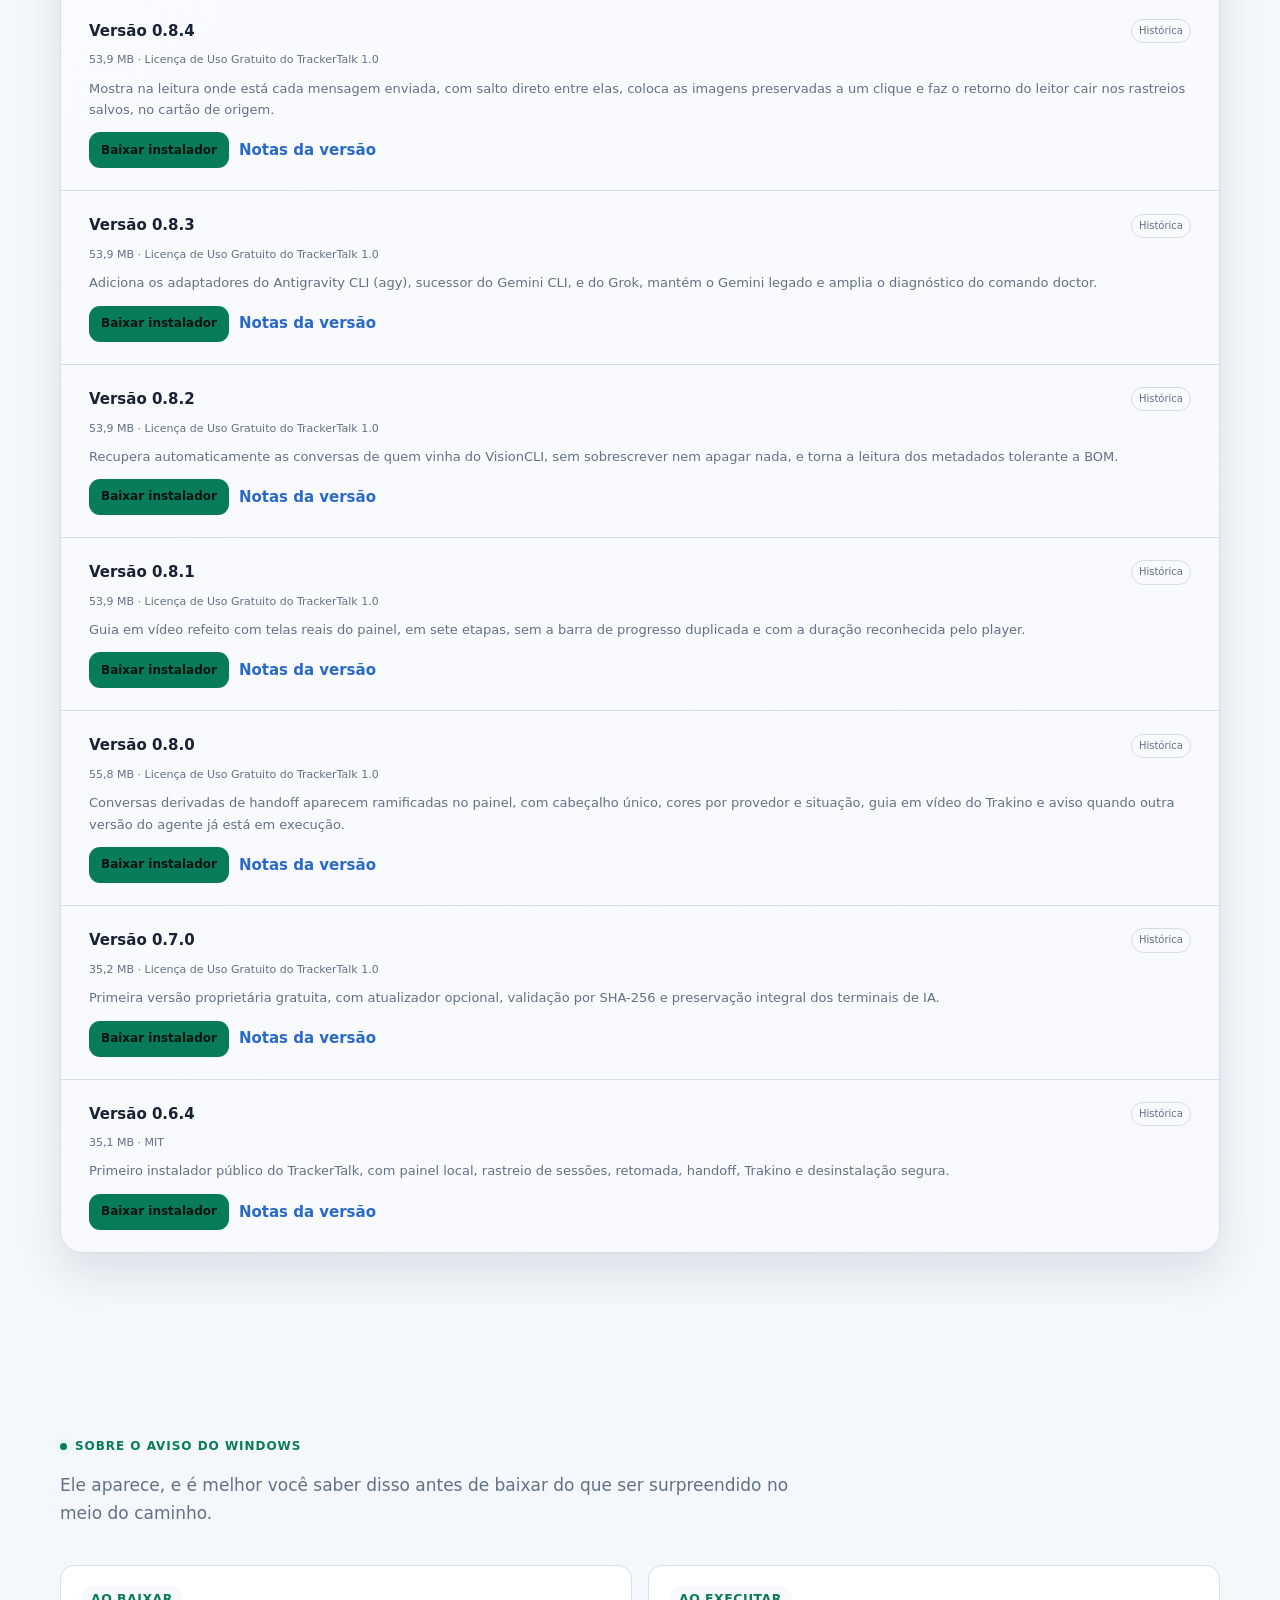
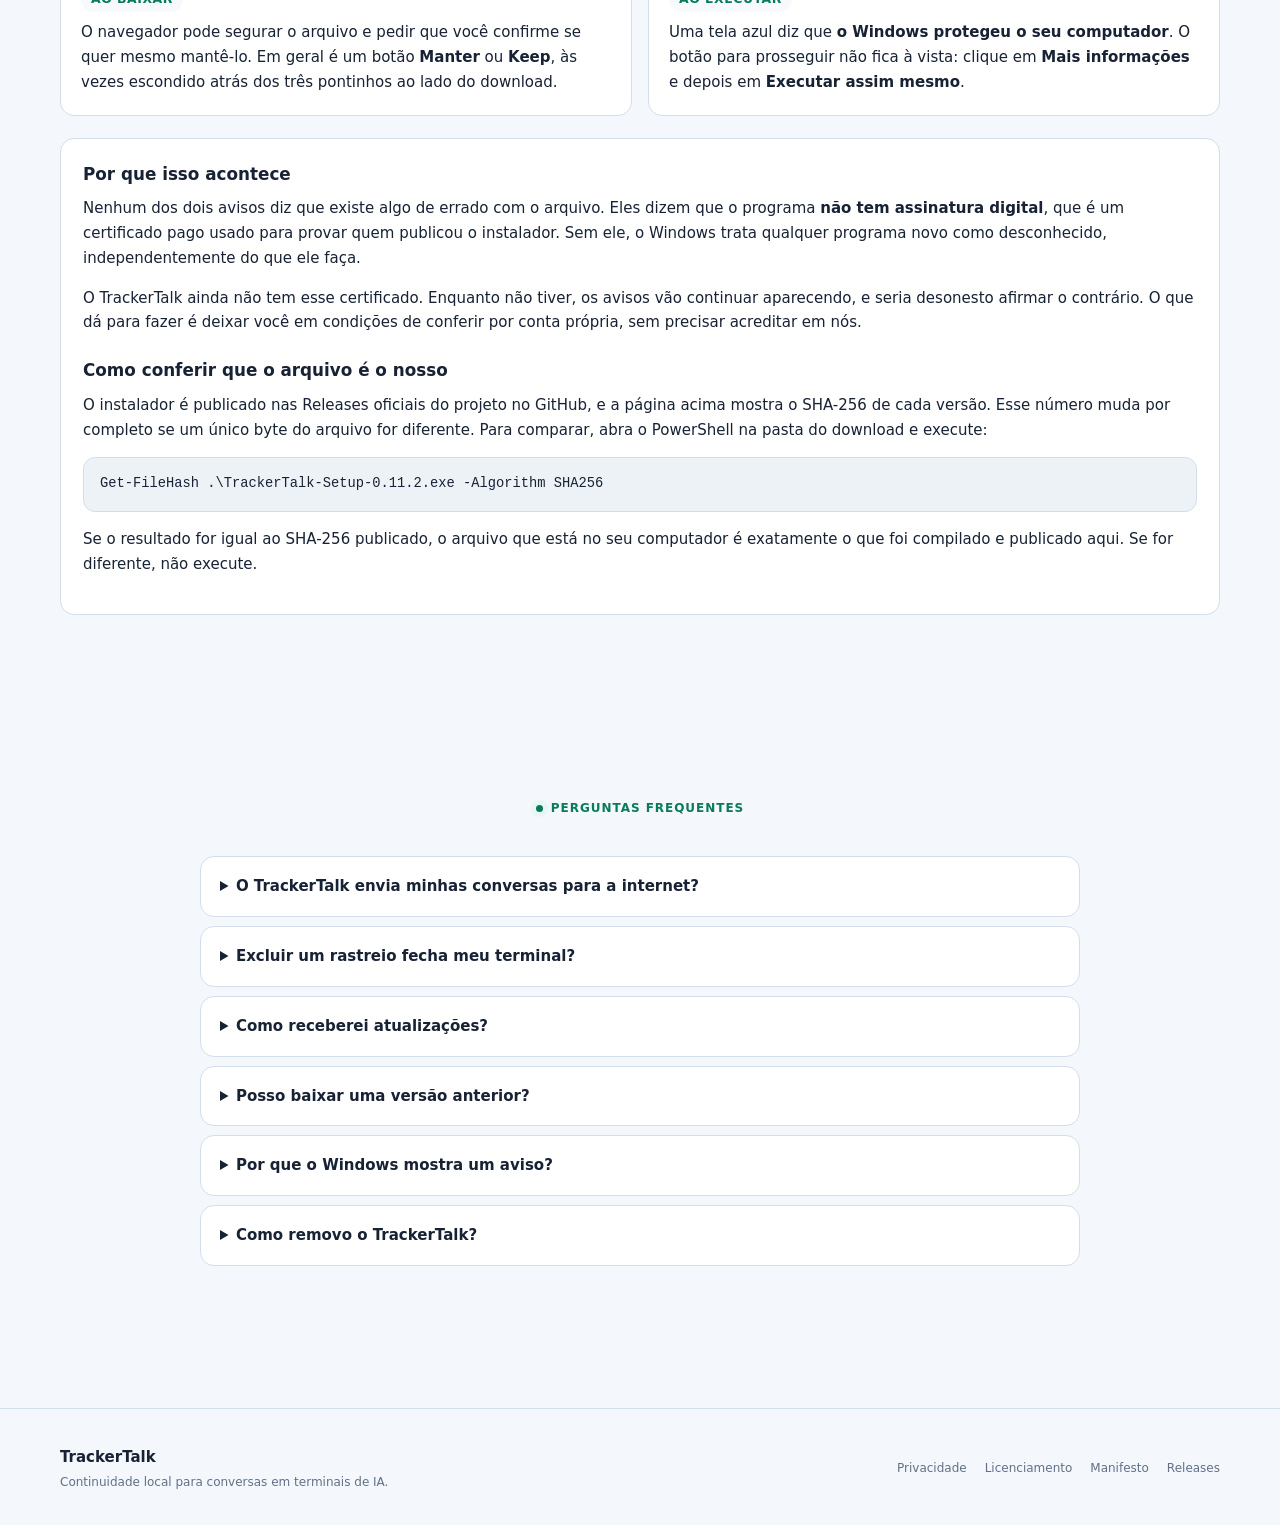
==== commit c5d0b463: "ajuste: simplifica os controles do guia visual" ====
--- a/index.html
+++ b/index.html
@@ -16,7 +16,7 @@
   <link rel="canonical" href="https://pablolino.github.io/TrackerTalk-Distribuicao/">
   <link rel="icon" type="image/svg+xml" href="./assets/favicon.svg">
   <link rel="stylesheet" href="./assets/styles.css">
-  <script src="./assets/app.js" defer></script>
+  <script src="./assets/app.js?v=manual-guide" defer></script>
 </head>
 <body>
   <a class="skip-link" href="#conteudo">Ir para o conteúdo</a>
@@ -192,12 +192,6 @@
       <div id="visualGuide" class="guide-carousel" role="region" aria-roledescription="carrossel" aria-label="Funções do TrackerTalk em capturas reais">
         <div class="guide-toolbar">
           <div class="guide-source"><strong>O painel, do jeito que ele é</strong><small>Capturas da versão 0.11.2 · dados de demonstração</small></div>
-          <div class="guide-controls" aria-label="Controles do carrossel">
-            <span id="guideCounter" class="guide-counter" aria-hidden="true">01 / 09</span>
-            <button id="guidePlayback" class="guide-control guide-playback" type="button" aria-label="Reproduzir capturas automaticamente" aria-pressed="false">Reproduzir</button>
-            <button id="guidePrevious" class="guide-control" type="button" aria-label="Captura anterior">←</button>
-            <button id="guideNext" class="guide-control" type="button" aria-label="Próxima captura">→</button>
-          </div>
         </div>
         <div class="guide-slides">
           <figure class="guide-slide" role="group" aria-roledescription="slide" aria-label="1 de 9: Atividade">
--- a/assets/styles.css
+++ b/assets/styles.css
@@ -1155,8 +1155,7 @@
   box-shadow: 0 26px 60px var(--shadow);
 }
 
-.guide-toolbar,
-.guide-controls {
+.guide-toolbar {
   display: flex;
   align-items: center;
   gap: 12px;
@@ -1175,14 +1174,11 @@
   font-size: 13px;
 }
 
-.guide-source small,
-.guide-counter {
+.guide-source small {
   color: var(--muted);
   font-size: 12px;
 }
 
-.guide-controls { gap: 7px; }
-.guide-counter { margin-right: 5px; font-variant-numeric: tabular-nums; }
 
 .guide-control,
 .guide-selector {
@@ -1195,7 +1191,6 @@
 }
 
 .guide-control { min-width: 38px; min-height: 38px; padding: 7px 12px; }
-.guide-playback { min-width: 104px; }
 .guide-control:hover,
 .guide-selector:hover { border-color: var(--mint); }
 .guide-carousel :focus-visible,
@@ -1273,8 +1268,6 @@
 
 @media (max-width: 480px) {
   .guide-toolbar { padding: 14px; }
-  .guide-controls { width: 100%; justify-content: flex-end; }
-  .guide-counter { margin-right: auto; }
   .guide-selectors { padding: 14px; }
   .guide-caption { min-height: 220px; padding: 20px; }
   .guide-enlarge { text-align: center; }
